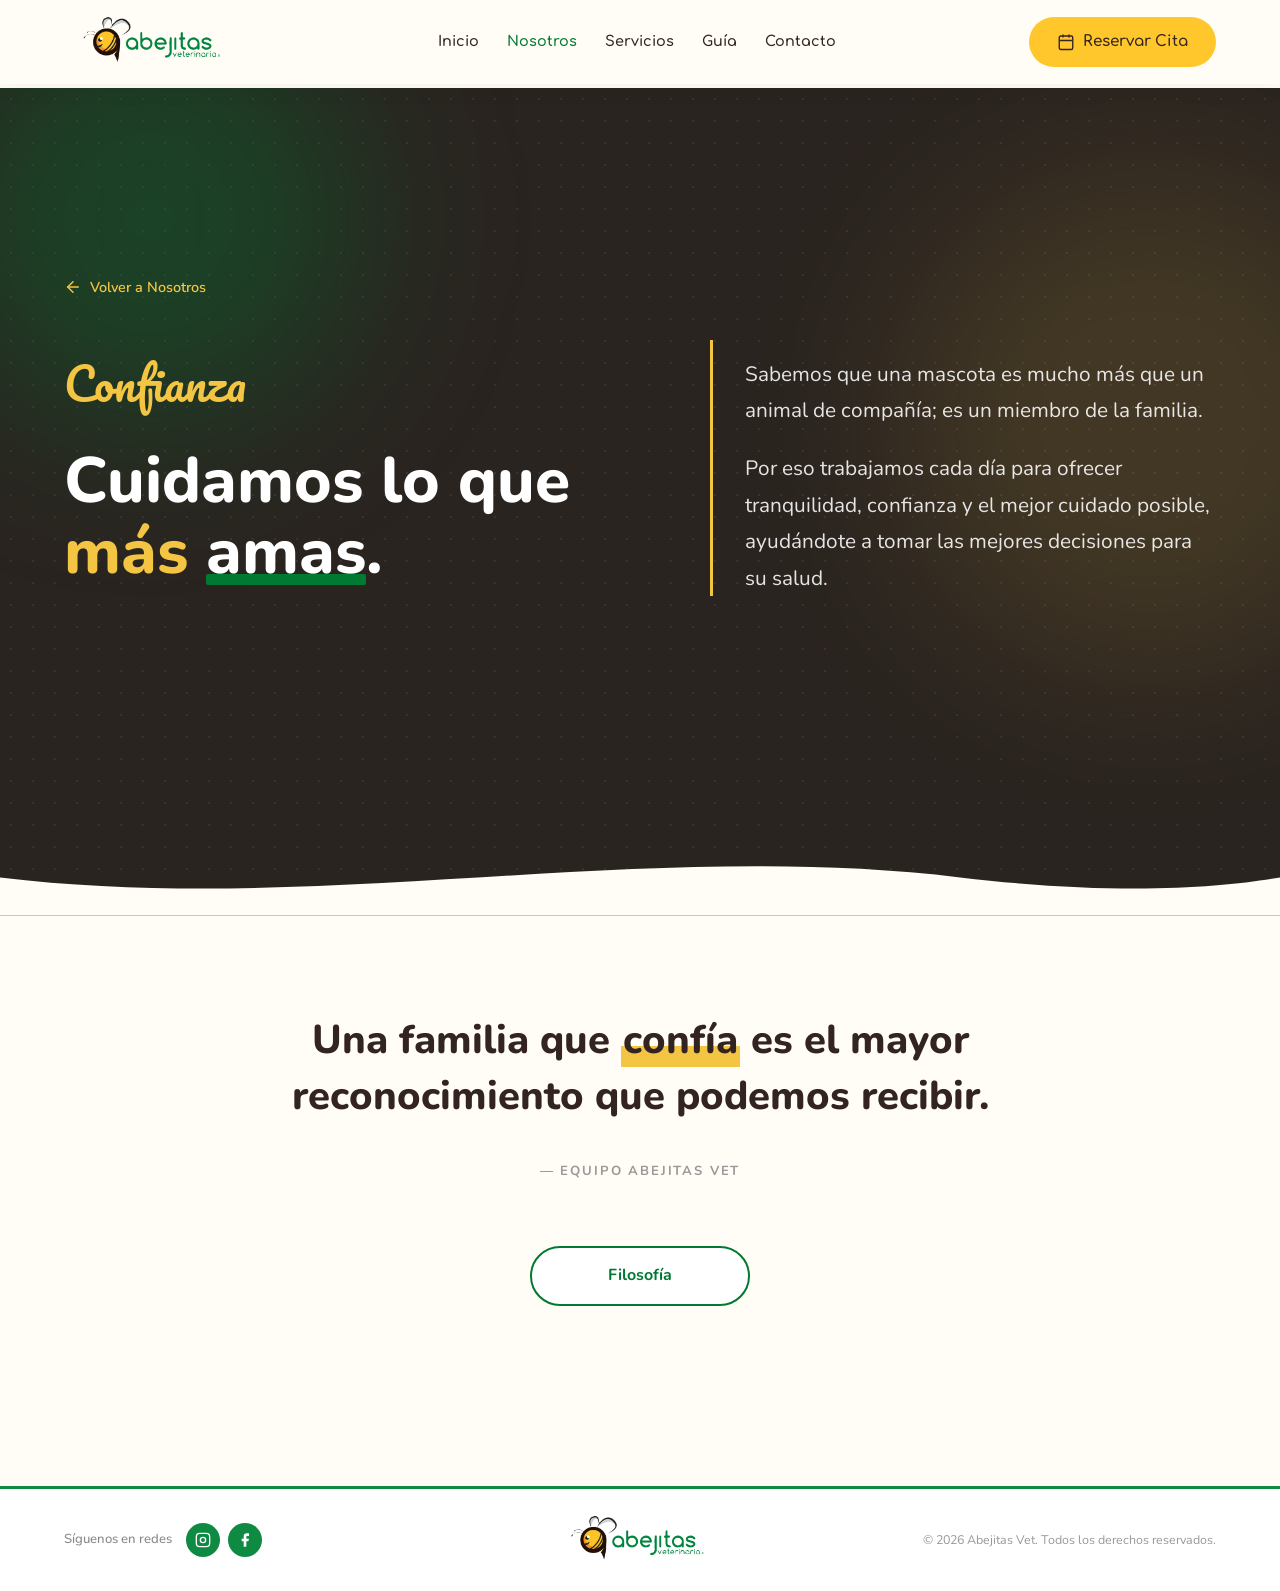
==== confianza.html @ 35ccc827 "Add files via upload" ====
<!DOCTYPE html>
<html lang="es">
<head>
  <meta charset="UTF-8">
  <meta name="viewport" content="width=device-width, initial-scale=1.0">
  <title>Confianza | Abejitas Vet</title>
  <meta name="description" content="En Abejitas Veterinaria cuidamos lo que más amas. Tranquilidad, confianza y el mejor cuidado para tu mascota y tu familia.">
  <link rel="preconnect" href="https://fonts.googleapis.com">
  <link rel="preconnect" href="https://fonts.gstatic.com" crossorigin>
  <link href="https://fonts.googleapis.com/css2?family=Comfortaa:wght@300;400;500;600;700&family=Fredoka:wght@400;500;600&family=Nunito:wght@400;600;700;800;900&family=Pacifico&display=swap" rel="stylesheet">
  <link rel="stylesheet" href="style.css">
</head>
<body class="subpage confianza-page">

  <header class="header header--solid" id="header">
    <div class="container header__inner">
      <a href="index.html#inicio" class="header__logo">
        <img src="img/abejitas logo.png" alt="Abejitas Vet — Veterinaria en Santo Domingo">
      </a>

      <nav class="nav" id="nav">
        <ul class="nav__list">
          <li><a href="index.html#inicio" class="nav__link">Inicio</a></li>
          <li><a href="index.html#nosotros" class="nav__link active">Nosotros</a></li>
          <li><a href="index.html#servicios" class="nav__link">Servicios</a></li>
          <li><a href="index.html#guia" class="nav__link">Guía</a></li>
          <li><a href="index.html#contacto" class="nav__link">Contacto</a></li>
        </ul>
        <a href="index.html#contacto" class="btn btn--yellow nav__cta">
          <svg class="nav__cta-icon" viewBox="0 0 24 24" fill="none" stroke="currentColor" stroke-width="1.8" aria-hidden="true"><rect x="3" y="4" width="18" height="18" rx="2"/><path d="M16 2v4M8 2v4M3 10h18"/></svg>
          Reservar Cita
        </a>
      </nav>

      <div class="header__actions">
        <a href="index.html#contacto" class="btn btn--yellow header__cta">
          <svg class="header__cta-icon" viewBox="0 0 24 24" fill="none" stroke="currentColor" stroke-width="1.8" aria-hidden="true"><rect x="3" y="4" width="18" height="18" rx="2"/><path d="M16 2v4M8 2v4M3 10h18"/></svg>
          Reservar Cita
        </a>
        <button class="hamburger" id="hamburger" aria-label="Abrir menú">
          <span></span><span></span><span></span>
        </button>
      </div>
    </div>
  </header>

  <main class="confianza-main">
    <section class="confianza-dark">
      <div class="confianza-dark__glow confianza-dark__glow--green" aria-hidden="true"></div>
      <div class="confianza-dark__glow confianza-dark__glow--warm" aria-hidden="true"></div>

      <div class="container confianza-dark__container">
        <a href="index.html#nosotros" class="confianza-dark__back">
          <svg viewBox="0 0 24 24" fill="none" stroke="currentColor" stroke-width="2" stroke-linecap="round" aria-hidden="true"><path d="M19 12H5"/><path d="M12 19l-7-7 7-7"/></svg>
          Volver a Nosotros
        </a>

        <div class="confianza-dark__grid">
          <div class="confianza-dark__intro">
            <span class="confianza-dark__label">Confianza</span>
            <h1 class="confianza-dark__title">Cuidamos lo que <span class="confianza-dark__yellow">más</span> <span class="confianza-dark__underline">amas</span>.</h1>
          </div>

          <div class="confianza-dark__body">
            <p>Sabemos que una mascota es mucho más que un animal de compañía; es un miembro de la familia.</p>
            <p>Por eso trabajamos cada día para ofrecer tranquilidad, confianza y el mejor cuidado posible, ayudándote a tomar las mejores decisiones para su salud.</p>
          </div>
        </div>
      </div>

      <div class="confianza-dark__wave" aria-hidden="true">
        <svg viewBox="0 0 1440 80" preserveAspectRatio="none"><path d="M0,40 C360,80 720,0 1080,40 C1260,60 1380,50 1440,40 L1440,80 L0,80 Z" fill="#FFFDF5"/></svg>
      </div>
    </section>

    <section class="confianza-testimonial">
      <div class="container">
        <blockquote class="confianza-testimonial__quote">
          Una familia que <span class="confianza-testimonial__highlight">confía</span> es el mayor reconocimiento que podemos recibir.
        </blockquote>
        <cite class="confianza-testimonial__cite">— Equipo Abejitas Vet</cite>

        <div class="confianza-testimonial__actions">
          <a href="filosofia.html" class="confianza-btn confianza-btn--outline">Filosofía</a>
        </div>
      </div>
    </section>
  </main>

  <footer class="site-bar">
    <div class="container site-bar__inner">
      <div class="site-bar__social">
        <span class="site-bar__label">Síguenos en redes</span>
        <div class="site-bar__icons">
          <a href="https://www.instagram.com/abejitasvet/" class="site-bar__icon" aria-label="Instagram" target="_blank" rel="noopener noreferrer">
            <svg width="16" height="16" viewBox="0 0 24 24" fill="currentColor"><rect x="2" y="2" width="20" height="20" rx="5" ry="5" fill="none" stroke="currentColor" stroke-width="2"/><circle cx="12" cy="12" r="4" fill="none" stroke="currentColor" stroke-width="2"/></svg>
          </a>
          <a href="https://www.facebook.com/Abejitasvet/?ref=NONE_xav_ig_profile_page_web" class="site-bar__icon" aria-label="Facebook" target="_blank" rel="noopener noreferrer">
            <svg width="16" height="16" viewBox="0 0 24 24" fill="currentColor"><path d="M18 2h-3a5 5 0 00-5 5v3H7v4h3v8h4v-8h3l1-4h-4V7a1 1 0 011-1h3z"/></svg>
          </a>
        </div>
      </div>
      <a href="index.html#inicio" class="site-bar__logo">
        <img src="img/abejitas logo.png" alt="Abejitas Veterinaria">
      </a>
      <p class="site-bar__copy">&copy; 2026 Abejitas Vet. Todos los derechos reservados.</p>
    </div>
  </footer>

  <script src="script.js"></script>
</body>
</html>
---- style.css ----
/* ===== Variables ===== */
:root {
  --green: #007A33;
  --yellow: #FFC72C;
  --orange: #E37222;
  --brown: #332421;
  --white: #ffffff;
  --cream: #FFF8EE;
  --gray-light: #f5f5f5;
  --gray: #888;
  --font-main: 'Comfortaa', sans-serif;
  --font-hero: 'Fredoka', sans-serif;
  --hero-brown: #4a3f35;
  --hero-accent: #5f8f4e;
  --font-script: 'Pacifico', cursive;
  --shadow: 0 4px 20px rgba(51, 36, 33, 0.12);
  --radius: 12px;
  --transition: 0.3s ease;
}

/* ===== Reset ===== */
*, *::before, *::after { box-sizing: border-box; margin: 0; padding: 0; }

html { scroll-behavior: smooth; }

body {
  font-family: var(--font-main);
  color: var(--brown);
  line-height: 1.7;
  overflow-x: hidden;
}

img { max-width: 100%; display: block; }

a { text-decoration: none; color: inherit; }

ul { list-style: none; }

.container {
  max-width: 1200px;
  margin: 0 auto;
  padding: 0 24px;
}

.section { padding: 80px 0; }

.text-center { text-align: center; }

/* ===== Typography ===== */
.script-title {
  font-family: var(--font-script);
  font-size: clamp(1.4rem, 3vw, 2rem);
  margin-bottom: 8px;
}

.script-title--green { color: var(--green); }
.script-title--white { color: var(--white); }
.script-title--orange { color: var(--orange); }

.section-title {
  font-size: clamp(1.5rem, 3.5vw, 2.2rem);
  font-weight: 700;
  margin-bottom: 20px;
  line-height: 1.3;
}

.section-title--white { color: var(--white); }

/* ===== Buttons ===== */
.btn {
  display: inline-block;
  padding: 12px 28px;
  border-radius: 50px;
  font-family: var(--font-main);
  font-weight: 600;
  font-size: 0.95rem;
  border: none;
  cursor: pointer;
  transition: transform var(--transition), box-shadow var(--transition), background var(--transition);
}

.btn:hover {
  transform: translateY(-2px);
  box-shadow: var(--shadow);
}

.btn--sm { padding: 8px 20px; font-size: 0.85rem; }
.btn--lg { padding: 16px 36px; font-size: 1rem; }
.btn--green { background: var(--green); color: var(--white); }
.btn--green:hover { background: #006628; }
.btn--yellow { background: var(--yellow); color: var(--brown); }
.btn--yellow:hover { background: #e6b328; }
.btn--orange { background: var(--orange); color: var(--white); }
.btn--orange:hover { background: #c9631c; }

/* ===== Header ===== */
.header {
  background: transparent;
  position: fixed;
  top: 0;
  left: 0;
  right: 0;
  width: 100%;
  z-index: 1000;
  box-shadow: none;
  transition: background var(--transition), box-shadow var(--transition);
}

.header.scrolled {
  background: var(--white);
  box-shadow: 0 2px 10px rgba(0, 0, 0, 0.06);
}

.header__inner {
  display: flex;
  align-items: center;
  justify-content: space-between;
  padding: 12px 24px;
  gap: 16px;
}

.header__logo img {
  height: 60px;
  width: auto;
}

.nav__list {
  display: flex;
  gap: 28px;
}

.nav__link {
  font-weight: 600;
  font-size: 0.9rem;
  transition: color var(--transition);
}

.nav__link:hover,
.nav__link.active { color: var(--green); }

.nav__cta {
  display: none;
}

.header__actions {
  display: flex;
  align-items: center;
  gap: 12px;
}

.header__actions .btn.header__cta {
  align-items: center;
  gap: 8px;
}

@media (min-width: 1025px) {
  .header__actions .btn.header__cta {
    display: inline-flex;
  }
}

.header__cta-icon {
  width: 18px;
  height: 18px;
  flex-shrink: 0;
}

.social-icons {
  display: flex;
  gap: 8px;
}

.social-icon {
  width: 32px;
  height: 32px;
  border-radius: 50%;
  display: flex;
  align-items: center;
  justify-content: center;
  color: var(--white);
  transition: transform var(--transition);
}

.social-icon:hover { transform: scale(1.1); }
.social-icon--fb { background: #3b5998; }
.social-icon--ig { background: #e1306c; }
.social-icon--wa { background: #25d366; }

.hamburger {
  display: none;
  flex-direction: column;
  gap: 5px;
  background: none;
  border: none;
  cursor: pointer;
  padding: 4px;
}

.hamburger span {
  display: block;
  width: 24px;
  height: 2px;
  background: var(--brown);
  transition: var(--transition);
}

.hamburger.active span:nth-child(1) { transform: rotate(45deg) translate(5px, 5px); }
.hamburger.active span:nth-child(2) { opacity: 0; }
.hamburger.active span:nth-child(3) { transform: rotate(-45deg) translate(5px, -5px); }

/* ===== Hero ===== */
.hero {
  position: relative;
  overflow: hidden;
  min-height: 100vh;
  height: 100vh;
  display: flex;
  align-items: center;
  background-color: var(--cream);
  background-image: url("img/Background hero.png");
  background-repeat: no-repeat;
  background-position: center;
  background-size: cover;
}

.hero__inner {
  position: relative;
  z-index: 2;
  width: 100%;
  padding-top: 74px;
}

.hero__content {
  max-width: 560px;
  color: var(--brown);
}

.hero__title {
  font-family: var(--font-hero);
  font-size: clamp(3.1rem, 8.5vw, 5.25rem);
  font-weight: 500;
  line-height: 1.12;
  margin-bottom: 32px;
  letter-spacing: 0;
}

.hero__title-line {
  display: block;
  color: var(--hero-brown);
  opacity: 0;
  animation: heroFadeUp 0.65s ease forwards;
}

.hero__title-line:nth-child(1) { animation-delay: 0.1s; }
.hero__title-line:nth-child(2) { animation-delay: 0.25s; }
.hero__title-line:nth-child(3) { animation-delay: 0.4s; }

.hero__title-line--accent {
  display: inline-block;
  position: relative;
  color: var(--hero-accent);
  padding-bottom: 0;
  margin-top: 2px;
  margin-bottom: 28px;
}

.hero__title-bold {
  font-family: inherit;
  font-weight: 600;
}

.hero__underline {
  position: absolute;
  left: -6px;
  right: -10px;
  top: calc(100% + 10px);
  bottom: auto;
  width: calc(100% + 16px);
  height: 16px;
  color: var(--hero-accent);
}

.hero__text {
  font-family: var(--font-main);
  font-size: clamp(1.05rem, 2.2vw, 1.2rem);
  font-weight: 400;
  line-height: 1.75;
  margin-bottom: 32px;
  max-width: 440px;
  color: var(--brown);
  text-align: left;
  opacity: 0;
  animation: heroFadeUp 0.65s ease 0.55s forwards;
}

.hero__text-line {
  display: inline;
}

.hero__text-line + .hero__text-line::before {
  content: ' ';
}

.hero__content .btn {
  padding: 16px 52px;
  font-size: 1.05rem;
  min-width: 240px;
  text-align: center;
  opacity: 0;
  animation: heroFadeUp 0.65s ease 0.7s forwards;
}

.hero__content .btn.hero__btn {
  display: inline-flex;
  align-items: center;
  justify-content: center;
  gap: 10px;
}

.hero__btn-icon {
  width: 20px;
  height: 20px;
  flex-shrink: 0;
}

.hero--cel-only {
  display: none !important;
}

@media (min-width: 1025px) {
  .hero__title {
    font-size: clamp(3rem, 8.2vw, 5rem);
  }

  .hero__text {
    font-size: clamp(1rem, 2.1vw, 1.12rem);
  }
}

@media (min-width: 481px) {
  .hero--desktop-only.hero__title-line {
    display: block;
  }

  .hero--desktop-only.btn {
    display: inline-block;
  }
}

.wave-divider {
  position: relative;
  width: 100%;
  line-height: 0;
}

.wave-divider svg {
  width: 100%;
  height: 60px;
  display: block;
}

.wave-divider--white { margin-top: -1px; }

/* ===== About ===== */
.about {
  position: relative;
  overflow: hidden;
  padding: 80px 0;
  background: #FFFDF5;
  font-family: 'Nunito', sans-serif;
  color: #2D2D2D;
}

.about__paw-deco {
  position: absolute;
  top: 24px;
  right: 24px;
  width: min(180px, 28vw);
  height: min(180px, 28vw);
  pointer-events: none;
  z-index: 0;
}

.about__inner {
  position: relative;
  z-index: 1;
  display: grid;
  grid-template-columns: 1fr 1fr;
  gap: 48px;
  align-items: center;
}

.about__label {
  display: block;
  font-family: var(--font-script);
  font-size: clamp(1.5rem, 3vw, 2rem);
  font-weight: 400;
  letter-spacing: 0;
  text-transform: none;
  color: #4CAF50;
  margin-bottom: 12px;
}

.about__title {
  font-size: clamp(1.65rem, 4vw, 2.5rem);
  font-weight: 700;
  line-height: 1.25;
  margin-bottom: clamp(16px, 2.5vw, 20px);
  color: #2D2D2D;
}

.about__body {
  display: flex;
  flex-direction: column;
  gap: clamp(12px, 2vw, 18px);
  margin-bottom: clamp(22px, 3vw, 28px);
  max-width: 520px;
}

.about__text {
  font-size: clamp(0.88rem, 2.1vw, 1rem);
  font-weight: 400;
  line-height: 1.75;
  margin-bottom: 0;
  max-width: 100%;
  color: #2D2D2D;
}

.about__actions {
  display: flex;
  flex-wrap: wrap;
  gap: 14px;
}

.about__btn {
  display: inline-block;
  padding: 14px 28px;
  border-radius: 50px;
  font-family: 'Nunito', sans-serif;
  font-size: 0.95rem;
  font-weight: 700;
  text-align: center;
  transition: transform var(--transition), background var(--transition), color var(--transition), border-color var(--transition);
}

.about__btn:hover {
  transform: scale(1.05);
}

.about__btn--primary {
  background: #F6C84A;
  color: #2D2D2D;
}

.about__btn--primary:hover {
  background: #e6b840;
}

.about__btn--outline {
  background: transparent;
  color: #4CAF50;
  border: 2px solid #4CAF50;
}

.about__btn--outline:hover {
  background: #4CAF50;
  color: #fff;
}

.about__stats {
  display: grid;
  grid-template-columns: 1fr 1fr;
  gap: 20px;
}

.about__stat-card {
  background: #FFFFFF;
  border: 1px solid #E5E5E5;
  border-radius: 24px;
  padding: 28px 20px;
  text-align: center;
  box-shadow: 0 4px 16px rgba(0, 0, 0, 0.06);
  transition: transform var(--transition), box-shadow var(--transition), opacity 0.6s ease;
}

.about__stat-card.fade-up.visible:hover,
.about__stat-card:hover {
  transform: translateY(-6px);
  box-shadow: var(--shadow);
}

.about__stat-number {
  display: block;
  font-size: clamp(1.75rem, 4vw, 2.25rem);
  font-weight: 700;
  color: #4CAF50;
  margin-bottom: 8px;
  line-height: 1.1;
}

.about__stat-label {
  display: block;
  font-size: 0.88rem;
  font-weight: 400;
  color: #555;
  line-height: 1.4;
}

/* ===== Services ===== */
.services {
  background: var(--green);
  position: relative;
  padding: 100px 0 90px;
  overflow: hidden;
}

.services__deco {
  position: absolute;
  inset: 0;
  pointer-events: none;
  z-index: 0;
}

.services__deco svg {
  position: absolute;
  opacity: 0.22;
}

.services__deco-leaf {
  top: 8%;
  left: 3%;
  width: 70px;
  height: 70px;
}

.services__deco-heart--1 {
  top: 12%;
  left: 18%;
  width: 28px;
  height: 28px;
}

.services__deco-paw {
  top: 45%;
  right: 6%;
  width: 48px;
  height: 48px;
}

.services__deco-heart--2 {
  bottom: 18%;
  right: 10%;
  width: 40px;
  height: 40px;
}

.services__container {
  position: relative;
  z-index: 1;
}

.services__header {
  text-align: center;
  margin-bottom: 48px;
}

.services__eyebrow {
  font-family: var(--font-script);
  font-size: clamp(1.5rem, 3vw, 2rem);
  color: #A8C686;
  margin-bottom: 12px;
}

.services__title {
  font-family: 'Nunito', sans-serif;
  font-size: clamp(1.75rem, 4vw, 2.5rem);
  font-weight: 700;
  color: var(--white);
  line-height: 1.2;
}

.services__grid {
  display: grid;
  grid-template-columns: repeat(5, 1fr);
  gap: 22px;
}

.service-card {
  position: relative;
  display: flex;
  flex-direction: column;
  border-radius: 24px;
  overflow: hidden;
  background: #fff;
  box-shadow: 0 10px 32px rgba(0, 0, 0, 0.14);
  transition: transform 0.45s ease, box-shadow 0.45s ease;
}

.service-card:hover {
  transform: translateY(-10px);
  box-shadow: 0 18px 40px rgba(0, 0, 0, 0.18);
}

.service-card__photo {
  height: 210px;
  overflow: hidden;
}

.service-card__photo img {
  width: 100%;
  height: 100%;
  object-fit: cover;
  transition: transform 0.5s ease;
}

.service-card:hover .service-card__photo img {
  transform: scale(1.05);
}

.service-card__icon-wrap {
  width: 52px;
  height: 52px;
  border-radius: 50%;
  display: flex;
  align-items: center;
  justify-content: center;
  margin: -8px auto 0;
  position: relative;
  z-index: 2;
  border: 4px solid #fff;
  box-shadow: 0 4px 12px rgba(0, 0, 0, 0.1);
}

.service-card__icon-wrap svg {
  width: 24px;
  height: 24px;
}

.service-card__icon-wrap--yellow {
  background: #F4C542;
  color: #3E2723;
}

.service-card__icon-wrap--sage {
  background: #A8C686;
  color: #fff;
}

.service-card__icon-wrap--peach {
  background: #E8A87C;
  color: #fff;
}

.service-card__icon-wrap--brown {
  background: #3E2723;
  color: #fff;
}

.service-card__body {
  padding: 48px 18px 24px;
  margin-top: -44px;
  text-align: center;
  flex: 1;
  position: relative;
  z-index: 1;
}

.service-card--consulta .service-card__body { background: #FFF8E7; }
.service-card--controles .service-card__body { background: #F0F7ED; }
.service-card--bano .service-card__body { background: #FBF0E8; }
.service-card--grooming .service-card__photo img {
  object-position: center 25%;
}

.service-card--grooming .service-card__body { background: #EFE6D3; }
.service-card--cirugia .service-card__body { background: #FFF8E7; }

.service-card__body h3 {
  font-family: 'Nunito', sans-serif;
  font-size: 1.05rem;
  font-weight: 700;
  color: #3E2723;
  margin-bottom: 8px;
}

.service-card__body p {
  font-family: 'Nunito', sans-serif;
  font-size: 0.82rem;
  font-weight: 400;
  line-height: 1.55;
  color: #5a5248;
}

.wave-divider--top,
.wave-divider--bottom {
  position: absolute;
  left: 0;
  right: 0;
}

.wave-divider--top { top: 0; }
.wave-divider--bottom { bottom: 0; }

/* ===== Por Qué Elegirnos ===== */
.why-choose {
  position: relative;
  padding: 100px 0 90px;
  overflow: hidden;
  background: linear-gradient(155deg, #007A33 0%, #005a26 50%, #008f3d 100%);
}

.why-choose__glow {
  position: absolute;
  border-radius: 50%;
  pointer-events: none;
  z-index: 0;
}

.why-choose__glow--1 {
  top: -15%;
  right: -8%;
  width: min(420px, 50vw);
  height: min(420px, 50vw);
  background: radial-gradient(circle, rgba(255, 199, 44, 0.18) 0%, transparent 70%);
}

.why-choose__glow--2 {
  bottom: -10%;
  left: -6%;
  width: min(360px, 45vw);
  height: min(360px, 45vw);
  background: radial-gradient(circle, rgba(168, 198, 134, 0.2) 0%, transparent 70%);
}

.why-choose .services__deco {
  position: absolute;
  inset: 0;
  pointer-events: none;
  z-index: 0;
}

.why-choose .services__deco svg {
  opacity: 0.2;
}

.why-choose .services__deco-leaf--2 {
  top: 62%;
  left: 8%;
  width: 52px;
  height: 52px;
  transform: rotate(-25deg);
}

.why-choose .services__deco-heart--3 {
  top: 28%;
  right: 14%;
  width: 22px;
  height: 22px;
}

.why-choose .services__deco-paw--2 {
  bottom: 22%;
  left: 5%;
  width: 40px;
  height: 40px;
  opacity: 0.16;
}

.why-choose .services__deco-paw--3 {
  top: 18%;
  right: 4%;
  width: 36px;
  height: 36px;
  opacity: 0.16;
}

.why-choose__inner {
  position: relative;
  z-index: 1;
}

.why-choose__header {
  text-align: center;
  margin-bottom: clamp(36px, 5vw, 52px);
}

.why-choose__eyebrow {
  font-family: var(--font-script);
  font-size: clamp(1.5rem, 3vw, 2rem);
  color: #A8C686;
  margin-bottom: 12px;
}

.why-choose__title {
  font-family: 'Nunito', sans-serif;
  font-size: clamp(1.75rem, 4vw, 2.5rem);
  font-weight: 700;
  color: var(--white);
  line-height: 1.2;
  max-width: 640px;
  margin: 0 auto;
}

.why-choose__grid {
  display: grid;
  grid-template-columns: repeat(3, 1fr);
  gap: clamp(16px, 2.5vw, 22px);
  max-width: 980px;
  margin: 0 auto;
}

.why-choose__card {
  position: relative;
  display: flex;
  flex-direction: column;
  gap: 14px;
  padding: clamp(22px, 3vw, 28px) clamp(20px, 2.5vw, 24px);
  background: rgba(255, 253, 245, 0.98);
  border-radius: 20px;
  border: 1px solid rgba(255, 255, 255, 0.65);
  box-shadow: 0 10px 32px rgba(0, 0, 0, 0.14);
  overflow: hidden;
  transition: transform 0.35s ease, box-shadow 0.35s ease;
}

.why-choose__card::before {
  content: '';
  position: absolute;
  top: 0;
  left: 0;
  right: 0;
  height: 4px;
  background: var(--why-accent);
}

.why-choose__card:hover {
  transform: translateY(-8px);
  box-shadow: 0 18px 44px rgba(0, 0, 0, 0.2);
}

.why-choose__card--yellow { --why-accent: #F4C542; }
.why-choose__card--sage { --why-accent: #A8C686; }
.why-choose__card--peach { --why-accent: #E8A87C; }
.why-choose__card--brown { --why-accent: #3E2723; }

.why-choose__card-icon {
  width: 52px;
  height: 52px;
  border-radius: 16px;
  display: flex;
  align-items: center;
  justify-content: center;
  background: var(--why-accent);
  color: var(--white);
  box-shadow: 0 6px 16px rgba(0, 0, 0, 0.12);
}

.why-choose__card--yellow .why-choose__card-icon,
.why-choose__card--peach .why-choose__card-icon {
  color: #3E2723;
}

.why-choose__card-icon svg {
  width: 26px;
  height: 26px;
}

.why-choose__card-body {
  display: flex;
  flex-direction: column;
  gap: 6px;
}

.why-choose__card-text {
  font-family: 'Nunito', sans-serif;
  font-size: clamp(0.92rem, 2vw, 1.02rem);
  font-weight: 700;
  line-height: 1.35;
  color: var(--brown);
  margin: 0;
}

.why-choose__card-desc {
  font-family: 'Nunito', sans-serif;
  font-size: clamp(0.78rem, 1.7vw, 0.84rem);
  font-weight: 400;
  line-height: 1.5;
  color: #666;
  margin: 0;
}

.services-highlight {
  background: var(--white);
}

.services-highlight__intro {
  max-width: 560px;
  margin: 0 auto;
  color: #666;
  font-size: 0.95rem;
  line-height: 1.7;
}

.services-highlight__grid {
  display: grid;
  grid-template-columns: 1fr auto 1fr;
  gap: clamp(24px, 4vw, 56px);
  align-items: stretch;
  margin-top: 48px;
}

.services-highlight__col {
  display: flex;
  flex-direction: column;
  justify-content: center;
  gap: 36px;
}

.services-highlight__col--left {
  align-items: flex-end;
}

.services-highlight__col--right {
  align-items: flex-start;
}

.service-highlight-item {
  display: flex;
  gap: 16px;
  align-items: flex-start;
  max-width: 280px;
}

.services-highlight__col--left .service-highlight-item {
  flex-direction: row-reverse;
}

.service-highlight-item__text h3 {
  font-family: 'Nunito', sans-serif;
  font-size: 1.05rem;
  font-weight: 700;
  color: var(--brown);
  margin-bottom: 6px;
}

.services-highlight__col--left .service-highlight-item__text {
  text-align: right;
}

.services-highlight__col--right .service-highlight-item__text {
  text-align: left;
}

.service-highlight-item__text p {
  font-family: 'Nunito', sans-serif;
  font-size: 0.85rem;
  line-height: 1.55;
  color: #666;
}

.service-highlight-item__icon {
  width: 52px;
  height: 52px;
  border-radius: 50%;
  display: flex;
  align-items: center;
  justify-content: center;
  flex-shrink: 0;
  border: 4px solid #fff;
  box-shadow: 0 4px 12px rgba(0, 0, 0, 0.1);
}

.service-highlight-item__icon svg {
  width: 24px;
  height: 24px;
}

.service-highlight-item__icon--yellow {
  background: #F4C542;
  color: #3E2723;
}

.service-highlight-item__icon--sage {
  background: #A8C686;
  color: #fff;
}

.service-highlight-item__icon--peach {
  background: #E8A87C;
  color: #fff;
}

.service-highlight-item__icon--brown {
  background: #3E2723;
  color: #fff;
}

.services-highlight__center {
  display: flex;
  align-items: center;
  justify-content: center;
  min-width: 340px;
  max-width: 540px;
  flex-shrink: 0;
}

.services-highlight__center img {
  width: 100%;
  max-height: 500px;
  height: auto;
  object-fit: contain;
  object-position: center;
  display: block;
}

.services-highlight--catalog .services-highlight__header {
  margin-bottom: clamp(8px, 2vw, 16px);
}

.services-highlight--catalog .services-highlight__intro--mini {
  max-width: 480px;
  margin: 10px auto 0;
  font-size: clamp(0.82rem, 1.9vw, 0.92rem);
  line-height: 1.6;
  color: #666;
}

.services-highlight--catalog .services-highlight__layout {
  position: relative;
  margin-top: 48px;
}

.services-highlight--catalog .services-highlight__center {
  position: absolute;
  left: 50%;
  top: 50%;
  transform: translate(-50%, -50%);
  width: min(420px, 34vw);
  min-width: 260px;
  max-width: 540px;
  min-height: 0;
  z-index: 0;
  pointer-events: none;
}

.services-highlight--catalog .services-highlight__center img {
  max-height: 500px;
}

.services-highlight--catalog .services-highlight__rows {
  position: relative;
  z-index: 1;
  display: flex;
  flex-direction: column;
  gap: clamp(20px, 2.5vw, 28px);
}

.services-highlight--catalog .services-highlight__row {
  display: grid;
  grid-template-columns: 1fr minmax(340px, 520px) 1fr;
  align-items: center;
  column-gap: clamp(20px, 3vw, 40px);
}

.services-highlight--catalog .services-highlight__row-spacer {
  grid-column: 2;
}

.services-highlight--catalog .service-highlight-item {
  --service-text-width: 240px;
  --service-icon-size: 52px;
  --service-item-gap: 16px;
  display: grid;
  column-gap: var(--service-item-gap);
  align-items: start;
  width: calc(var(--service-text-width) + var(--service-item-gap) + var(--service-icon-size));
  max-width: 100%;
}

.services-highlight--catalog .service-highlight-item--left {
  grid-column: 1;
  grid-template-columns: var(--service-text-width) var(--service-icon-size);
  justify-self: end;
  column-gap: 6px;
  width: calc(var(--service-text-width) + 6px + var(--service-icon-size));
}

.services-highlight--catalog .service-highlight-item--left .service-highlight-item__text h3 {
  margin-bottom: 4px;
}

.services-highlight--catalog .service-highlight-item--right {
  grid-column: 3;
  grid-template-columns: var(--service-icon-size) var(--service-text-width);
  justify-self: start;
}

.services-highlight--catalog .service-highlight-item--left .service-highlight-item__text {
  grid-column: 1;
  text-align: right;
}

.services-highlight--catalog .service-highlight-item--left .service-highlight-item__icon {
  grid-column: 2;
}

.services-highlight--catalog .service-highlight-item--right .service-highlight-item__icon {
  grid-column: 1;
}

.services-highlight--catalog .service-highlight-item--right .service-highlight-item__text {
  grid-column: 2;
  text-align: left;
}

.services-highlight--catalog .service-highlight-item__text {
  width: var(--service-text-width);
  min-width: var(--service-text-width);
  max-width: var(--service-text-width);
}

.services-highlight--catalog .service-highlight-item__text h3 {
  font-size: clamp(0.95rem, 1.8vw, 1.05rem);
  line-height: 1.3;
  margin: 0 0 8px;
}

.services-highlight--catalog .service-highlight-item__text p {
  font-size: clamp(0.78rem, 1.8vw, 0.85rem);
  line-height: 1.6;
  margin: 0;
}

/* ===== Guide ===== */
.guide { background: var(--cream); }

.guide__card {
  display: grid;
  grid-template-columns: 1fr 1.2fr;
  gap: 50px;
  align-items: stretch;
  background: var(--white);
  border-radius: 24px;
  overflow: hidden;
  box-shadow: var(--shadow);
}

.guide__image {
  overflow: hidden;
  background: #f8f4ee;
}

.guide__image img {
  width: 100%;
  height: 100%;
  object-fit: cover;
  object-position: center;
  display: block;
}

.guide__content { padding: 40px 40px 40px 0; }

.guide__desc {
  color: #555;
  margin-bottom: 20px;
}

.guide__features {
  margin-bottom: 24px;
}

.guide__features li {
  padding: 6px 0;
  font-size: 0.95rem;
  color: var(--green);
  font-weight: 600;
}

.guide__pricing {
  display: flex;
  align-items: baseline;
  gap: 12px;
  margin-bottom: 24px;
}

.guide__price {
  font-size: 2rem;
  font-weight: 700;
  color: var(--orange);
}

.guide__price-old {
  font-size: 1.1rem;
  color: var(--gray);
  text-decoration: line-through;
}

/* ===== CTA Banner ===== */
.cta-banner {
  background: var(--orange);
  position: relative;
  padding: 100px 0 80px;
  overflow: hidden;
}

.wave-divider--top-orange {
  position: absolute;
  top: 0;
  left: 0;
  right: 0;
}

.cta-banner__inner {
  display: grid;
  grid-template-columns: 1fr 1fr;
  gap: 40px;
  align-items: center;
}

.cta-banner__content {
  color: var(--white);
}

.cta-banner__content p {
  margin-bottom: 24px;
  opacity: 0.95;
}

.cta-banner__photos {
  position: relative;
  height: 320px;
}

.polaroid {
  position: absolute;
  border-radius: 12px;
  box-shadow: 0 10px 30px rgba(0,0,0,0.2);
  border: 4px solid var(--white);
  object-fit: cover;
}

.polaroid--1 {
  width: 180px;
  height: 220px;
  top: 20px;
  left: 10%;
  transform: rotate(-8deg);
}

.polaroid--2 {
  width: 180px;
  height: 220px;
  top: 0;
  left: 40%;
  transform: rotate(5deg);
  z-index: 2;
}

.polaroid--3 {
  width: 180px;
  height: 220px;
  top: 30px;
  right: 5%;
  transform: rotate(-3deg);
}

/* ===== Gallery ===== */
.gallery { background: var(--white); }

.gallery__grid {
  display: grid;
  grid-template-columns: repeat(3, 1fr);
  gap: 16px;
  margin-top: 40px;
}

.gallery__item {
  border-radius: var(--radius);
  overflow: hidden;
  cursor: pointer;
}

.gallery__item img {
  width: 100%;
  height: 100%;
  object-fit: cover;
  transition: transform 0.5s ease;
}

.gallery__item:hover img { transform: scale(1.08); }

.gallery__item--tall { grid-row: span 2; }
.gallery__item--wide { grid-column: span 2; }

/* ===== Testimonial ===== */
.testimonial {
  position: relative;
  background: var(--green);
  padding: 100px 0 90px;
  overflow: hidden;
}

.testimonial__deco {
  position: absolute;
  inset: 0;
  pointer-events: none;
  z-index: 0;
}

.testimonial__deco svg {
  position: absolute;
  opacity: 0.12;
}

.testimonial__deco-paw--1 {
  top: 14%;
  left: 4%;
  width: 72px;
  height: 72px;
}

.testimonial__deco-paw--2 {
  bottom: 12%;
  right: 5%;
  width: 64px;
  height: 64px;
}

.testimonial__deco-heart {
  bottom: 18%;
  left: 8%;
  width: 40px;
  height: 40px;
}

.testimonial__deco-heart--2 {
  top: 20%;
  right: 3%;
  bottom: auto;
  left: auto;
  width: 52px;
  height: 52px;
}

.testimonial__deco-scribble {
  top: 28%;
  left: 42%;
  width: 90px;
  height: 28px;
  opacity: 0.1;
}

.testimonial__container {
  position: relative;
  z-index: 1;
}

.testimonial__header {
  text-align: center;
  max-width: 720px;
  margin: 0 auto 48px;
}

.testimonial__label {
  display: block;
  font-family: var(--font-script);
  font-weight: 400;
  font-size: 1.6rem;
  letter-spacing: 0.10em;
  color: #F6C84A;
  margin-bottom: 14px;
}

.testimonial__title {
  font-family: 'Nunito', sans-serif;
  font-size: clamp(2rem, 4vw, 2.5rem);
  font-weight: 800;
  color: #fff;
  line-height: 1.2;
  margin-bottom: 16px;
}

.testimonial__subtitle {
  font-family: 'Nunito', sans-serif;
  font-size: 1.125rem;
  font-weight: 400;
  color: rgba(255, 255, 255, 0.85);
  line-height: 1.6;
}

.testimonial__grid {
  display: grid;
  grid-template-columns: repeat(3, 1fr);
  gap: 28px;
  align-items: start;
}

.testimonial__card {
  position: relative;
  background: #fff;
  border: 1px solid #E5E5E5;
  border-radius: 2rem;
  padding: 32px;
  box-shadow: 0 4px 16px rgba(0, 0, 0, 0.06);
  transition: transform var(--transition), box-shadow var(--transition), opacity 0.6s ease;
  cursor: default;
}

.testimonial__card--center {
  margin-top: -16px;
}

.testimonial__card.fade-up.visible:hover,
.testimonial__card:hover {
  transform: translateY(-6px);
  box-shadow: var(--shadow);
}

.testimonial__quote-badge {
  position: absolute;
  top: -20px;
  left: 28px;
  width: 48px;
  height: 48px;
  border-radius: 50%;
  background: #F6C84A;
  border: 4px solid var(--green);
  display: flex;
  align-items: center;
  justify-content: center;
  font-family: Georgia, serif;
  font-size: 1.5rem;
  font-weight: 700;
  color: var(--green);
  line-height: 1;
}

.testimonial__stars {
  color: #F6C84A;
  font-size: 0.95rem;
  letter-spacing: 2px;
  margin-bottom: 16px;
  margin-top: 8px;
}

.testimonial__card blockquote {
  font-family: 'Nunito', sans-serif;
  font-size: 1rem;
  font-weight: 400;
  font-style: normal;
  color: rgba(45, 45, 45, 0.85);
  line-height: 1.6;
  margin: 0 0 20px;
}

.testimonial__divider {
  border: none;
  border-top: 1px solid #E5E5E5;
  margin: 0 0 20px;
}

.testimonial__author {
  display: flex;
  align-items: center;
  gap: 14px;
}

.testimonial__avatar {
  width: 48px;
  height: 48px;
  border-radius: 50%;
  background: #B8E0BE;
  border: 1px solid rgba(0, 122, 51, 0.35);
  display: flex;
  align-items: center;
  justify-content: center;
  font-family: 'Nunito', sans-serif;
  font-size: 0.85rem;
  font-weight: 700;
  color: var(--black);
  flex-shrink: 0;
}

.testimonial__author-info {
  display: flex;
  flex-direction: column;
  gap: 4px;
}

.testimonial__author-info strong {
  font-family: 'Nunito', sans-serif;
  font-size: 0.95rem;
  font-weight: 700;
  color: var(--black);
}

/* ===== Site Footer Bar ===== */
.site-bar {
  background: #fff;
  border-top: 3px solid #0E8A43;
  padding: 22px 0;
  font-family: 'Nunito', sans-serif;
}

.site-bar__inner {
  display: grid;
  grid-template-columns: 1fr auto 1fr;
  align-items: center;
  gap: 24px;
}

.site-bar__social {
  display: flex;
  align-items: center;
  gap: 14px;
  justify-self: start;
}

.site-bar__label {
  font-size: 0.82rem;
  color: #888;
  font-weight: 500;
}

.site-bar__icons {
  display: flex;
  gap: 8px;
}

.site-bar__icon {
  width: 34px;
  height: 34px;
  border-radius: 50%;
  background: #0E8A43;
  color: #fff;
  display: flex;
  align-items: center;
  justify-content: center;
  transition: transform var(--transition), background var(--transition);
}

.site-bar__icon:hover {
  transform: scale(1.08);
  background: #0c7a3b;
}

.site-bar__logo {
  justify-self: center;
  display: block;
}

.site-bar__logo img {
  height: 58px;
  width: auto;
  display: block;
}

.site-bar__copy {
  justify-self: end;
  font-size: 0.78rem;
  color: #999;
  text-align: right;
  line-height: 1.4;
}

/* ===== Reach Out / WhatsApp ===== */
.reach-out {
  --reach-green: #0E8A43;
  --reach-cream: #F7F4EE;
  --reach-brown: #2E1F1A;
  --reach-yellow: #E8C547;
  position: relative;
  background: var(--reach-cream);
  padding: 88px 0 0;
  font-family: 'Nunito', sans-serif;
  overflow: hidden;
}

.reach-out__deco {
  position: absolute;
  pointer-events: none;
}

.reach-out__deco--paw {
  top: 48px;
  right: 4%;
  width: 140px;
  height: 140px;
}

.reach-out__hero {
  display: grid;
  grid-template-columns: 1fr 1fr;
  gap: 56px;
  align-items: center;
  padding-bottom: 80px;
}

.reach-out__script {
  font-family: var(--font-script);
  font-size: clamp(1.2rem, 2.2vw, 1.55rem);
  color: var(--reach-green);
  margin-bottom: 18px;
}

.reach-out__title {
  font-family: var(--font-hero);
  font-size: clamp(2rem, 4vw, 2.85rem);
  font-weight: 500;
  color: var(--hero-brown);
  line-height: 1.12;
  margin-bottom: 22px;
  display: flex;
  align-items: flex-start;
  gap: 10px;
  flex-wrap: wrap;
}

.reach-out__heart {
  width: 28px;
  height: 28px;
  color: var(--reach-green);
  flex-shrink: 0;
  margin-top: 8px;
}

.reach-out__lead {
  font-size: 1.02rem;
  line-height: 1.75;
  color: #5e534c;
  max-width: 480px;
  margin-bottom: 32px;
}

.reach-out__benefits {
  list-style: none;
  display: flex;
  flex-direction: column;
  gap: 18px;
}

.reach-out__benefits li {
  display: flex;
  align-items: center;
  gap: 14px;
  font-size: 0.95rem;
  font-weight: 600;
  color: var(--reach-brown);
}

.reach-out__benefit-icon {
  width: auto;
  height: auto;
  background: none;
  border-radius: 0;
  color: var(--reach-green);
  display: flex;
  align-items: center;
  justify-content: center;
  flex-shrink: 0;
}

.reach-out__benefit-icon svg {
  width: 24px;
  height: 24px;
}

.reach-out__card {
  background: #fff;
  border-radius: 28px;
  padding: 44px 40px;
  box-shadow: 0 8px 40px rgba(46, 31, 26, 0.07);
  text-align: center;
  border: 1px solid rgba(46, 31, 26, 0.04);
}

.reach-out__card-icon {
  width: 64px;
  height: 64px;
  margin: 0 auto 20px;
  color: var(--reach-green);
}

.reach-out__card-icon svg {
  width: 100%;
  height: 100%;
}

.reach-out__card-title {
  font-family: 'Nunito', sans-serif;
  font-size: 1.65rem;
  font-weight: 800;
  color: var(--reach-brown);
  margin-bottom: 10px;
}

.reach-out__card-sub {
  font-size: 0.92rem;
  color: #7a7068;
  line-height: 1.6;
  margin-bottom: 28px;
  max-width: 320px;
  margin-left: auto;
  margin-right: auto;
}

.reach-out__btn {
  display: inline-flex;
  align-items: center;
  justify-content: center;
  gap: 10px;
  width: 100%;
  max-width: 360px;
  padding: 16px 28px;
  border-radius: 50px;
  background: var(--reach-green);
  color: #fff;
  font-family: 'Nunito', sans-serif;
  font-size: 0.95rem;
  font-weight: 700;
  text-decoration: none;
  transition: transform var(--transition), box-shadow var(--transition), background var(--transition);
}

.reach-out__btn:hover {
  transform: translateY(-2px);
  box-shadow: 0 10px 28px rgba(14, 138, 67, 0.28);
  background: #0c7a3b;
}

.reach-out__card-label {
  margin: 32px 0 16px;
  font-size: 0.82rem;
  color: #9a9088;
}

.reach-out__options {
  display: grid;
  grid-template-columns: 1fr 1fr;
  gap: 12px;
}

.reach-out__option {
  display: flex;
  flex-direction: column;
  align-items: center;
  gap: 8px;
  padding: 18px 12px;
  border: 1.5px solid #ebe6df;
  border-radius: 18px;
  background: #faf9f7;
  color: var(--reach-brown);
  font-family: 'Nunito', sans-serif;
  font-size: 0.82rem;
  font-weight: 600;
  cursor: pointer;
  transition: border-color var(--transition), background var(--transition), transform var(--transition), box-shadow var(--transition);
}

.reach-out__option:hover,
.reach-out__option.is-active {
  border-color: rgba(14, 138, 67, 0.35);
  background: rgba(14, 138, 67, 0.05);
  transform: translateY(-3px);
  box-shadow: 0 6px 20px rgba(46, 31, 26, 0.06);
}

.reach-out__option-icon {
  width: auto;
  height: auto;
  border-radius: 0;
  background: none;
  border: none;
  color: var(--reach-green);
  display: flex;
  align-items: center;
  justify-content: center;
}

.reach-out__option-icon svg {
  width: 26px;
  height: 26px;
}

.reach-out__card-note {
  margin-top: 22px;
  font-size: 0.76rem;
  color: #a39a92;
  line-height: 1.55;
}

.reach-out__band {
  position: relative;
  background-color: #F7F4EE;
  background-image: url("img/footer background.png");
  background-repeat: no-repeat;
  background-position: left bottom;
  background-size: cover;
  padding: 0 0 72px;
  min-height: 400px;
}

.reach-out__wave {
  display: block;
  width: 100%;
  height: 48px;
  margin-bottom: -1px;
}

.reach-out__band-inner {
  display: flex;
  flex-wrap: wrap;
  align-items: stretch;
  gap: 24px;
  justify-content: flex-start;
  padding: 56px 0 24px;
  margin-left: clamp(200px, 32vw, 420px);
  width: fit-content;
  max-width: calc(100% - clamp(160px, 28vw, 380px));
}

.reach-out__family {
  text-align: left;
  flex: 0 1 auto;
}

.reach-out__family-title {
  display: flex;
  flex-direction: column;
  align-items: flex-start;
  gap: 8px;
  margin-bottom: 32px;
}

.reach-out__family-script {
  font-family: var(--font-script);
  font-size: clamp(1.15rem, 2vw, 1.4rem);
  color: var(--reach-green);
  line-height: 1.3;
  font-weight: 400;
}

.reach-out__family-bold {
  font-family: 'Nunito', sans-serif;
  font-size: clamp(1.55rem, 3.2vw, 2.15rem);
  font-weight: 800;
  color: var(--reach-brown);
  line-height: 1.2;
  display: inline-flex;
  align-items: center;
  gap: 8px;
  flex-wrap: wrap;
}

.reach-out__family-heart {
  width: 22px;
  height: 22px;
  flex-shrink: 0;
}

.reach-out__values {
  display: flex;
  flex-direction: row;
  flex-wrap: wrap;
  gap: 20px 36px;
  justify-content: flex-start;
  align-items: flex-start;
}

.reach-out__value {
  display: flex;
  flex-direction: row;
  align-items: center;
  gap: 10px;
  text-align: left;
}

.reach-out__value-text {
  font-size: 0.84rem;
  font-weight: 600;
  color: var(--reach-brown);
  line-height: 1.35;
  max-width: 110px;
}

.reach-out__value-icon {
  width: auto;
  height: auto;
  border-radius: 0;
  background: none;
  color: var(--reach-green);
  display: flex;
  align-items: center;
  justify-content: center;
  flex-shrink: 0;
}

.reach-out__value-icon svg {
  width: 26px;
  height: 26px;
}

.reach-out__hours {
  background: #e8efe6;
  border-radius: 18px;
  padding: 22px 28px;
  box-shadow: 0 4px 20px rgba(46, 31, 26, 0.05);
  border: 1px solid rgba(14, 138, 67, 0.08);
  text-align: left;
  width: 300px;
  min-height: 178px;
  display: flex;
  flex-direction: column;
  justify-content: space-between;
  align-self: stretch;
}

.reach-out__hours h4 {
  font-family: 'Nunito', sans-serif;
  font-size: 0.92rem;
  font-weight: 800;
  color: var(--reach-brown);
  margin-bottom: 10px;
}

.reach-out__hours ul {
  list-style: none;
  margin-bottom: 10px;
  flex: 1;
  display: flex;
  flex-direction: column;
  justify-content: center;
}

.reach-out__hours li {
  display: flex;
  justify-content: space-between;
  align-items: center;
  padding: 6px 0;
  border-bottom: 1px solid rgba(46, 31, 26, 0.08);
  font-size: 0.78rem;
  color: #6a615a;
  gap: 12px;
}

.reach-out__hours li:last-child {
  border-bottom: none;
}

.reach-out__hours li strong {
  color: var(--reach-brown);
  font-weight: 700;
  text-align: right;
}

/* ===== Modal ===== */
.modal {
  position: fixed;
  inset: 0;
  z-index: 2000;
  display: flex;
  align-items: center;
  justify-content: center;
  opacity: 0;
  visibility: hidden;
  transition: opacity var(--transition), visibility var(--transition);
}

.modal.active {
  opacity: 1;
  visibility: visible;
}

.modal__overlay {
  position: absolute;
  inset: 0;
  background: rgba(51, 36, 33, 0.6);
  backdrop-filter: blur(4px);
}

.modal__content {
  position: relative;
  background: var(--white);
  border-radius: 24px;
  padding: 40px;
  max-width: 440px;
  width: 90%;
  text-align: center;
  transform: translateY(20px);
  transition: transform var(--transition);
  box-shadow: 0 20px 60px rgba(0,0,0,0.3);
}

.modal.active .modal__content { transform: translateY(0); }

.modal__close {
  position: absolute;
  top: 16px;
  right: 20px;
  background: none;
  border: none;
  font-size: 1.8rem;
  cursor: pointer;
  color: var(--gray);
  line-height: 1;
}

.modal__icon { font-size: 3rem; margin-bottom: 12px; }

.modal__content h3 {
  font-size: 1.4rem;
  margin-bottom: 8px;
}

.modal__content > p {
  color: #666;
  font-size: 0.9rem;
  margin-bottom: 20px;
}

.modal__form {
  display: flex;
  flex-direction: column;
  gap: 12px;
}

.modal__form input {
  padding: 12px 16px;
  border: 2px solid #eee;
  border-radius: 50px;
  font-family: var(--font-main);
  font-size: 0.9rem;
  outline: none;
  transition: border-color var(--transition);
}

.modal__form input:focus { border-color: var(--green); }

.modal__form .btn { width: 100%; }

.modal__note {
  font-size: 0.75rem;
  color: var(--gray);
  margin-top: 12px;
}

/* ===== Toast ===== */
.toast {
  position: fixed;
  bottom: 30px;
  left: 50%;
  transform: translateX(-50%) translateY(100px);
  background: var(--green);
  color: var(--white);
  padding: 14px 28px;
  border-radius: 50px;
  font-weight: 600;
  font-size: 0.9rem;
  z-index: 3000;
  opacity: 0;
  transition: transform 0.4s ease, opacity 0.4s ease;
  box-shadow: var(--shadow);
}

.toast.show {
  transform: translateX(-50%) translateY(0);
  opacity: 1;
}

/* ===== Animations ===== */
@keyframes heroFadeUp {
  from {
    opacity: 0;
    transform: translateY(30px);
  }
  to {
    opacity: 1;
    transform: translateY(0);
  }
}

.fade-up {
  opacity: 0;
  transform: translateY(30px);
  transition: opacity 0.6s ease, transform 0.6s ease;
}

.fade-up.visible {
  opacity: 1;
  transform: translateY(0);
}

@media (prefers-reduced-motion: reduce) {
  .hero__title-line,
  .hero__text,
  .hero__content .btn {
    animation: none;
    opacity: 1;
    transform: none;
  }
}

/* ===== Responsive ===== */
@media (max-width: 1024px) {
  .services__grid {
    grid-template-columns: repeat(3, 1fr);
  }

  .why-choose__grid {
    grid-template-columns: repeat(2, 1fr);
    max-width: 640px;
  }

  .services-highlight__grid {
    grid-template-columns: 1fr;
    gap: 40px;
  }

  .services-highlight__center {
    order: -1;
    max-width: 100%;
    min-height: 280px;
  }

  .services-highlight__center img {
    max-height: 400px;
    height: auto;
    margin: 0 auto;
  }

  .services-highlight__col--left,
  .services-highlight__col--right {
    align-items: center;
  }

  .services-highlight__col--left .service-highlight-item {
    flex-direction: row;
  }

  .services-highlight__col--left .service-highlight-item__text,
  .services-highlight__col--right .service-highlight-item__text {
    text-align: left;
  }

  .services-highlight--catalog .services-highlight__layout {
    display: flex;
    flex-direction: column;
    margin-top: 32px;
  }

  .services-highlight--catalog .services-highlight__center {
    position: static;
    transform: none;
    width: 100%;
    min-width: 0;
    max-width: 100%;
    order: -1;
    margin-bottom: 36px;
    pointer-events: auto;
  }

  .services-highlight--catalog .services-highlight__rows {
    gap: 24px;
    padding: 0 clamp(4px, 1.5vw, 12px);
  }

  .services-highlight--catalog .services-highlight__row {
    grid-template-columns: 1fr;
    gap: 24px;
  }

  .services-highlight--catalog .services-highlight__row-spacer {
    display: none;
  }

  .services-highlight--catalog .service-highlight-item,
  .services-highlight--catalog .service-highlight-item--left,
  .services-highlight--catalog .service-highlight-item--right {
    grid-column: 1;
    justify-self: stretch;
    width: 100%;
    max-width: 100%;
    grid-template-columns: var(--service-icon-size) 1fr;
    column-gap: 12px;
  }

  .services-highlight--catalog .service-highlight-item--left .service-highlight-item__icon,
  .services-highlight--catalog .service-highlight-item--right .service-highlight-item__icon {
    grid-column: 1;
    grid-row: 1;
  }

  .services-highlight--catalog .service-highlight-item--left .service-highlight-item__text,
  .services-highlight--catalog .service-highlight-item--right .service-highlight-item__text {
    grid-column: 2;
    grid-row: 1;
    text-align: left;
    width: auto;
    min-width: 0;
    max-width: none;
  }

  .services-highlight--catalog .service-highlight-item__text h3 {
    margin-bottom: 6px;
  }

  .services-highlight--catalog .service-highlight-item--left .service-highlight-item__text h3 {
    margin-bottom: 6px;
  }

  .services-highlight--catalog .service-highlight-item__text p {
    line-height: 1.65;
  }

  .reach-out__hero {
    grid-template-columns: 1fr;
    gap: 48px;
    padding-bottom: 64px;
  }

  .reach-out__lead {
    max-width: none;
  }

  .reach-out__band-inner {
    margin-left: 0;
    width: 100%;
    max-width: 100%;
    padding-top: 48px;
  }

  .reach-out__hours {
    width: 100%;
    max-width: 400px;
  }

  .hero--cel-only {
    display: block !important;
  }

  .hero--cel-only.hero__btn {
    display: inline-flex !important;
  }

  .hero--desktop-only {
    display: none !important;
  }

  .hero__inner {
    display: flex;
    align-items: center;
    min-height: 100vh;
    padding-top: 0;
    text-align: left;
  }

  .hero__content {
    max-width: min(360px, 48vw);
  }

  .hero__text {
    margin-top: 4px;
    margin-bottom: 20px;
    max-width: 100%;
    font-size: clamp(0.72rem, 1.8vw, 0.9rem);
    line-height: 1.6;
    text-align: left;
  }

  .hero__content .btn.hero__btn {
    min-width: 0;
    width: auto;
    display: inline-flex;
    align-self: flex-start;
    padding: 11px 22px;
    font-size: clamp(0.82rem, 1.8vw, 0.95rem);
    gap: 6px;
    margin-top: 0;
  }

  .hero__btn {
    align-items: center;
    justify-content: center;
    opacity: 0;
    animation: heroFadeUp 0.65s ease 0.65s forwards;
  }

  .hero__btn-icon {
    width: 15px;
    height: 15px;
    flex-shrink: 0;
  }
}

@media (max-width: 1024px) {
  .hamburger {
    display: flex;
    position: relative;
    z-index: 1002;
  }

  .header__actions .btn,
  .header__actions .btn.header__cta {
    display: none !important;
  }

  .nav {
    position: fixed;
    inset: 0;
    width: 100%;
    height: 100vh;
    height: 100dvh;
    background: var(--white);
    display: flex;
    flex-direction: column;
    align-items: center;
    justify-content: center;
    gap: 40px;
    opacity: 0;
    visibility: hidden;
    pointer-events: none;
    transition: opacity 0.35s ease, visibility 0.35s ease;
    z-index: 1001;
    padding: 40px 24px;
  }

  .nav.open {
    opacity: 1;
    visibility: visible;
    pointer-events: auto;
  }

  .nav__list {
    flex-direction: column;
    align-items: center;
    gap: 32px;
  }

  .nav__link {
    font-size: clamp(1.35rem, 4vw, 1.75rem);
    font-weight: 700;
  }

  .nav__cta {
    display: inline-flex;
    align-items: center;
    justify-content: center;
    gap: 8px;
    padding: 14px 28px;
    font-size: 1rem;
    min-width: 220px;
  }

  .nav__cta-icon {
    width: 18px;
    height: 18px;
    flex-shrink: 0;
  }
}

@media (min-width: 769px) and (max-width: 1024px) {
  .services-highlight--catalog .services-highlight__center {
    margin-bottom: 48px;
  }

  .services-highlight--catalog .services-highlight__rows {
    gap: 30px;
  }

  .services-highlight--catalog .services-highlight__row {
    gap: 30px;
  }

  .services-highlight--catalog .service-highlight-item,
  .services-highlight--catalog .service-highlight-item--left,
  .services-highlight--catalog .service-highlight-item--right {
    column-gap: 14px;
  }

  .services-highlight--catalog .service-highlight-item__text h3,
  .services-highlight--catalog .service-highlight-item--left .service-highlight-item__text h3 {
    margin-bottom: 8px;
  }
}

@media (max-width: 768px) {
  .section {
    padding: 60px 0;
  }

  .services-highlight--catalog .services-highlight__center {
    margin-bottom: 40px;
  }

  .services-highlight--catalog .services-highlight__rows {
    gap: 28px;
  }

  .services-highlight--catalog .services-highlight__row {
    gap: 28px;
  }

  .services-highlight--catalog .service-highlight-item,
  .services-highlight--catalog .service-highlight-item--left,
  .services-highlight--catalog .service-highlight-item--right {
    column-gap: 14px;
  }

  .services-highlight--catalog .service-highlight-item__text h3 {
    margin-bottom: 8px;
  }

  .services-highlight--catalog .service-highlight-item--left .service-highlight-item__text h3 {
    margin-bottom: 8px;
  }

  .container {
    padding: 0 20px;
  }

  .header .header__inner {
    padding-top: 10px;
    padding-bottom: 14px;
    padding-left: 6px;
    padding-right: 20px;
  }

  .header__logo {
    margin-top: 1px;
  }

  .header__logo img {
    height: 62px;
  }

  .hero {
    min-height: 100vh;
    height: 100vh;
    align-items: stretch;
  }

  .hero__inner {
    display: flex;
    align-items: center;
    min-height: 100vh;
    padding-top: 0;
    text-align: left;
  }

  .hero__content {
    max-width: min(340px, 46vw);
  }

  .hero__title {
    font-size: clamp(1.9rem, 7vw, 2.5rem);
    margin-bottom: 10px;
  }

  .hero__underline {
    height: 14px;
  }

  .hero__text {
    font-size: clamp(0.72rem, 2vw, 0.86rem);
    line-height: 1.6;
    margin: 4px 0 18px;
    max-width: 100%;
  }

  .hero__content .btn,
  .hero__content .btn.hero__btn {
    width: auto;
    max-width: none;
    min-width: 0;
    padding: 10px 20px;
    font-size: 0.8rem;
    display: inline-flex;
  }

  .about__inner {
    grid-template-columns: 1fr;
    gap: 40px;
  }

  .about__content {
    text-align: center;
  }

  .about__body {
    margin-left: auto;
    margin-right: auto;
    max-width: min(520px, 100%);
  }

  .about__text {
    font-size: clamp(0.86rem, 2.4vw, 0.98rem);
    line-height: 1.7;
  }

  .about__actions {
    justify-content: center;
  }

  .about__paw-deco {
    top: 12px;
    right: 12px;
    width: 120px;
    height: 120px;
  }

  .services__grid {
    grid-template-columns: repeat(2, 1fr);
    gap: 20px;
  }

  .why-choose__grid {
    grid-template-columns: 1fr;
    gap: 14px;
    max-width: 400px;
  }

  .why-choose__card {
    padding: 20px 18px;
  }

  .why-choose__title {
    font-size: clamp(1.35rem, 6vw, 1.75rem);
  }

  .guide__card {
    grid-template-columns: 1fr;
  }

  .guide__image {
    min-height: 340px;
  }

  .guide__content { padding: 30px; }

  .cta-banner__inner {
    grid-template-columns: 1fr;
    text-align: center;
  }

  .cta-banner__photos { height: 260px; }

  .polaroid { width: 130px !important; height: 160px !important; }

  .gallery__grid {
    grid-template-columns: 1fr 1fr;
  }

  .gallery__item--tall { grid-row: span 1; }
  .gallery__item--wide { grid-column: span 2; }

  .testimonial__grid {
    grid-template-columns: 1fr;
    gap: 40px;
  }

  .testimonial__card--center {
    margin-top: 0;
  }

  .reach-out {
    padding-top: 64px;
  }

  .reach-out__intro {
    text-align: center;
  }

  .reach-out__title {
    justify-content: center;
  }

  .reach-out__benefits {
    max-width: 340px;
    margin: 0 auto;
  }

  .reach-out__hero {
    gap: 36px;
    padding-bottom: 48px;
  }

  .reach-out__card {
    padding: 36px 28px;
  }

  .reach-out__band-inner {
    flex-direction: column;
    align-items: center;
    gap: 28px;
    padding-top: 36px;
    padding-bottom: 16px;
  }

  .reach-out__family {
    width: 100%;
    text-align: center;
  }

  .reach-out__family-title {
    align-items: center;
  }

  .reach-out__family-bold {
    justify-content: center;
  }

  .reach-out__values {
    flex-direction: column;
    align-items: center;
    gap: 18px;
    width: 100%;
  }

  .reach-out__value {
    width: 100%;
    max-width: 260px;
    justify-content: flex-start;
  }

  .reach-out__value-text {
    max-width: none;
    flex: 1;
  }

  .reach-out__hours {
    width: 100%;
    max-width: 100%;
    min-height: auto;
    align-self: stretch;
  }

  .reach-out__band {
    background-position: center bottom;
    background-size: cover;
    min-height: auto;
    padding-bottom: 56px;
  }

  .site-bar__inner {
    grid-template-columns: 1fr;
    text-align: center;
    gap: 18px;
  }

  .site-bar__social {
    justify-self: center;
    flex-direction: column;
    gap: 10px;
  }

  .site-bar__logo {
    justify-self: center;
  }

  .site-bar__copy {
    justify-self: center;
    text-align: center;
  }
}

@media (min-width: 481px) and (max-width: 1024px) and (orientation: landscape) {
  .hero {
    background-image: url("img/hero background ipad.png");
    background-position: center;
    background-size: cover;
  }

  .hero__content {
    max-width: min(320px, 44vw);
  }

  .hero__title {
    font-size: clamp(1.85rem, 4.5vw, 2.4rem);
  }

  .hero__text {
    font-size: clamp(0.72rem, 1.5vw, 0.86rem);
  }
}

@media (min-width: 481px) and (max-width: 1024px) and (orientation: portrait) {
  .hero {
    background-image: url("img/ipad vertical.png");
    background-position: center;
    background-size: cover;
    min-height: 100vh;
    height: 100vh;
    align-items: stretch;
  }

  .hero__content {
    max-width: 46%;
  }

  .hero__title {
    font-size: clamp(2.15rem, 6vw, 2.85rem);
    margin-bottom: 0;
  }

  .hero__title-line:nth-child(1) {
    white-space: nowrap;
  }

  .hero__title-line--accent {
    margin-bottom: 24px;
  }

  .hero__underline {
    height: 15px;
  }

  .hero__text {
    margin-top: 6px;
    margin-bottom: 18px;
    font-size: clamp(0.74rem, 1.7vw, 0.88rem);
    line-height: 1.6;
  }
}

@media (max-width: 480px) {
  .hero {
    background-image: url("img/Background hero cel.png");
    background-position: center top;
    min-height: 100vh;
    height: 100vh;
  }

  .hero__content {
    max-width: 48%;
    padding-right: 8px;
  }

  .hero__title {
    font-size: clamp(1.9rem, 9.5vw, 2.4rem);
    margin-bottom: 0;
  }

  .hero__title-line:nth-child(1) {
    white-space: nowrap;
  }

  .hero__title-line--accent {
    margin-bottom: 22px;
  }

  .hero__text {
    margin-top: 8px;
    margin-bottom: 16px;
    font-size: 0.68rem;
    line-height: 1.55;
  }

  .hero__content .btn.hero__btn {
    padding: 9px 16px;
    font-size: 0.72rem;
  }

  .section {
    padding: 48px 0;
  }

  .container {
    padding: 0 16px;
  }

  .header .header__inner {
    padding-top: 8px;
    padding-bottom: 12px;
    padding-left: 4px;
    padding-right: 16px;
  }

  .header__logo {
    margin-top: 1px;
  }

  .header__logo img {
    height: 56px;
  }

  .about__actions {
    flex-direction: column;
    align-items: stretch;
  }

  .about__body {
    gap: 12px;
    margin-bottom: 20px;
  }

  .about__text {
    font-size: 0.86rem;
    line-height: 1.68;
  }

  .about__title {
    font-size: clamp(1.45rem, 6.5vw, 1.85rem);
  }

  .about__btn {
    width: 100%;
  }

  .about__stats {
    gap: 14px;
  }

  .about__stat-card {
    padding: 22px 16px;
  }

  .services__grid { grid-template-columns: 1fr; }

  .why-choose__grid {
    grid-template-columns: 1fr;
  }

  .guide__image {
    min-height: 260px;
  }

  .guide__content {
    padding: 24px 20px;
  }

  .guide__price {
    font-size: 1.65rem;
  }

  .gallery__grid { grid-template-columns: 1fr; }
  .gallery__item--wide { grid-column: span 1; }

  .reach-out {
    padding-top: 48px;
  }

  .reach-out__title {
    font-size: clamp(1.55rem, 7vw, 1.9rem);
    justify-content: center;
    text-align: center;
  }

  .reach-out__script,
  .reach-out__lead {
    text-align: center;
  }

  .reach-out__benefits {
    align-items: flex-start;
  }

  .reach-out__card {
    padding: 28px 18px;
    border-radius: 22px;
  }

  .reach-out__card-title {
    font-size: 1.4rem;
  }

  .reach-out__options {
    grid-template-columns: 1fr 1fr;
    gap: 10px;
  }

  .reach-out__option {
    padding: 14px 10px;
    font-size: 0.76rem;
  }

  .reach-out__family-script {
    font-size: 1.1rem;
  }

  .reach-out__family-bold {
    font-size: 1.45rem;
  }

  .reach-out__value {
    max-width: 100%;
  }

  .reach-out__hours {
    padding: 20px 22px;
  }

  .reach-out__hours li {
    font-size: 0.82rem;
  }

  .reach-out__band {
    padding-bottom: 40px;
  }

  .reach-out__deco--paw {
    display: none;
  }

  .site-bar {
    padding: 18px 0;
  }

  .site-bar__logo img {
    height: 48px;
  }

  .site-bar__social {
    flex-direction: row;
    flex-wrap: wrap;
    justify-content: center;
  }

  .modal__content {
    margin: 16px;
    padding: 28px 22px;
  }
}

/* ===== Subpages ===== */
.subpage {
  background: #FFFDF5;
}

.subpage .header--solid {
  background: rgba(255, 253, 245, 0.96);
  backdrop-filter: blur(10px);
  box-shadow: 0 2px 24px rgba(0, 0, 0, 0.06);
}

.subpage__main {
  padding-top: 88px;
  min-height: 100vh;
  display: flex;
  flex-direction: column;
}

.subpage-hero {
  position: relative;
  flex: 1;
  padding: clamp(40px, 6vw, 64px) 0 clamp(56px, 8vw, 88px);
  overflow: hidden;
}

.subpage-hero__paw {
  position: absolute;
  top: 20px;
  right: 4%;
  width: min(130px, 20vw);
  pointer-events: none;
}

.subpage-hero__paw--left {
  right: auto;
  left: 2%;
  top: auto;
  bottom: 12%;
}

.subpage__back {
  display: inline-flex;
  align-items: center;
  gap: 8px;
  font-family: 'Nunito', sans-serif;
  font-size: 0.9rem;
  font-weight: 600;
  color: var(--green);
  margin-bottom: clamp(24px, 4vw, 36px);
  transition: gap var(--transition), opacity var(--transition);
}

.subpage__back:hover {
  gap: 12px;
  opacity: 0.85;
}

.subpage__back svg {
  width: 18px;
  height: 18px;
  flex-shrink: 0;
}

.subpage__header {
  max-width: 720px;
  margin-bottom: clamp(28px, 4vw, 40px);
}

.subpage__label {
  display: block;
  font-family: var(--font-script);
  font-size: clamp(1.5rem, 3vw, 2rem);
  color: #4CAF50;
  margin-bottom: 12px;
}

.subpage__title {
  font-family: 'Nunito', sans-serif;
  font-size: clamp(1.65rem, 4vw, 2.5rem);
  font-weight: 700;
  line-height: 1.25;
  color: var(--brown);
}

.subpage__card {
  max-width: 760px;
  background: var(--white);
  border-radius: 24px;
  padding: clamp(28px, 4vw, 40px);
  box-shadow: 0 10px 40px rgba(0, 0, 0, 0.08);
  border: 1px solid rgba(76, 175, 80, 0.12);
  position: relative;
  overflow: hidden;
}

.subpage__card::before {
  content: '';
  position: absolute;
  top: 0;
  left: 0;
  right: 0;
  height: 4px;
  background: linear-gradient(90deg, var(--green), #A8C686, var(--yellow));
}

.subpage-hero--confianza .subpage__card::before {
  background: linear-gradient(90deg, var(--yellow), #E8A87C, var(--green));
}

.subpage__card p {
  font-family: 'Nunito', sans-serif;
  font-size: clamp(0.95rem, 2vw, 1.05rem);
  line-height: 1.75;
  color: #444;
  margin-bottom: clamp(16px, 2.5vw, 22px);
}

.subpage__card p:last-child {
  margin-bottom: 0;
}

.subpage__actions {
  margin-top: clamp(28px, 4vw, 40px);
  display: flex;
  flex-wrap: wrap;
  gap: 14px;
}

@media (max-width: 768px) {
  .subpage__main {
    padding-top: 80px;
  }

  .subpage-hero__paw {
    width: 90px;
    opacity: 0.5;
  }

  .subpage__actions {
    flex-direction: column;
    align-items: stretch;
  }

  .subpage__actions .about__btn {
    text-align: center;
  }
}

/* ===== Confianza Page ===== */
.confianza-page {
  background: #FFFDF5;
}

.confianza-main {
  padding-top: 88px;
}

.confianza-dark {
  position: relative;
  background-color: #2a2420;
  background-image: radial-gradient(rgba(255, 255, 255, 0.07) 1px, transparent 1px);
  background-size: 22px 22px;
  padding: clamp(36px, 5vw, 56px) 0 0;
  overflow: hidden;
  min-height: clamp(600px, 92vh, 960px);
  display: flex;
  flex-direction: column;
}

.confianza-dark__glow {
  position: absolute;
  border-radius: 50%;
  pointer-events: none;
  filter: blur(80px);
}

.confianza-dark__glow--green {
  width: min(420px, 55vw);
  height: min(420px, 55vw);
  top: -80px;
  left: -60px;
  background: rgba(0, 122, 51, 0.35);
}

.confianza-dark__glow--warm {
  width: min(500px, 60vw);
  height: min(500px, 60vw);
  top: 10%;
  right: -120px;
  background: rgba(244, 197, 66, 0.12);
}

.confianza-dark__container {
  position: relative;
  z-index: 1;
  flex: 1;
  display: flex;
  flex-direction: column;
  justify-content: center;
  padding-bottom: clamp(56px, 8vh, 88px);
  transform: translateY(clamp(-20px, -2.5vh, -36px));
}

.confianza-dark__back {
  display: inline-flex;
  align-items: center;
  gap: 8px;
  font-family: 'Nunito', sans-serif;
  font-size: 0.9rem;
  font-weight: 600;
  color: #F4C542;
  margin-bottom: clamp(28px, 4vw, 40px);
  transition: gap var(--transition), opacity var(--transition);
}

.confianza-dark__back:hover {
  gap: 12px;
  opacity: 0.85;
}

.confianza-dark__back svg {
  width: 18px;
  height: 18px;
  flex-shrink: 0;
}

.confianza-dark__grid {
  display: grid;
  grid-template-columns: 1.15fr 1fr;
  gap: clamp(32px, 5vw, 64px);
  align-items: center;
}

.confianza-dark__label {
  display: block;
  font-family: var(--font-script);
  font-size: clamp(2rem, 4vw, 2.75rem);
  color: #F4C542;
  margin-bottom: clamp(16px, 2.5vw, 24px);
}

.confianza-dark__title {
  font-family: 'Nunito', sans-serif;
  font-size: clamp(2.5rem, 5.5vw, 4rem);
  font-weight: 800;
  line-height: 1.12;
  color: var(--white);
  margin: 0;
}

.confianza-dark__yellow {
  color: #F4C542;
}

.confianza-dark__underline {
  position: relative;
  display: inline-block;
}

.confianza-dark__underline::after {
  content: '';
  position: absolute;
  left: 0;
  right: 0;
  bottom: 0.06em;
  height: 0.18em;
  background: var(--green);
  border-radius: 2px;
  z-index: -1;
}

.confianza-dark__body {
  border-left: 3px solid #F4C542;
  padding-left: clamp(20px, 3vw, 32px);
  padding-top: clamp(8px, 1.5vw, 16px);
}

.confianza-dark__body p {
  font-family: 'Nunito', sans-serif;
  font-size: clamp(1.1rem, 2vw, 1.3rem);
  line-height: 1.75;
  color: rgba(255, 255, 255, 0.88);
  margin: 0 0 clamp(16px, 2.5vw, 22px);
}

.confianza-dark__body p:last-child {
  margin-bottom: 0;
}

.confianza-dark__wave {
  position: relative;
  z-index: 2;
  line-height: 0;
  margin-top: auto;
}

.confianza-dark__wave svg {
  display: block;
  width: 100%;
  height: clamp(48px, 6vw, 80px);
}

.confianza-testimonial {
  background: #FFFDF5;
  text-align: center;
  padding: clamp(56px, 8vw, 96px) 0 clamp(128px, 16vw, 180px);
}

.confianza-testimonial .container {
  max-width: 960px;
}

.confianza-testimonial__quote {
  font-family: 'Nunito', sans-serif;
  font-size: clamp(1.65rem, 3.2vw, 2.5rem);
  font-weight: 800;
  line-height: 1.4;
  color: var(--brown);
  margin: 0 0 clamp(24px, 3.5vw, 36px);
  quotes: none;
}

.confianza-testimonial__highlight {
  position: relative;
  display: inline;
  background: linear-gradient(to top, #F4C542 38%, transparent 38%);
  padding: 0 2px;
}

.confianza-testimonial__cite {
  display: block;
  font-family: 'Nunito', sans-serif;
  font-style: normal;
  font-size: 0.82rem;
  font-weight: 700;
  letter-spacing: 0.14em;
  text-transform: uppercase;
  color: #999;
  margin-bottom: clamp(48px, 7vw, 64px);
}

.confianza-testimonial__actions {
  display: flex;
  flex-wrap: wrap;
  justify-content: center;
  align-items: center;
  gap: clamp(14px, 2.5vw, 20px);
}

.confianza-btn {
  display: inline-flex;
  align-items: center;
  justify-content: center;
  gap: 8px;
  min-width: clamp(180px, 22vw, 220px);
  padding: 14px 48px;
  border-radius: 50px;
  font-family: 'Nunito', sans-serif;
  font-size: clamp(0.9rem, 1.8vw, 1rem);
  font-weight: 700;
  text-align: center;
  transition: transform var(--transition), box-shadow var(--transition), background var(--transition), color var(--transition);
  white-space: nowrap;
}

.confianza-btn:hover {
  transform: translateY(-2px);
  box-shadow: 0 8px 24px rgba(0, 0, 0, 0.12);
}

.confianza-btn--outline {
  background: var(--white);
  color: var(--green);
  border: 2px solid var(--green);
}

.confianza-btn--outline:hover {
  background: rgba(0, 122, 51, 0.06);
}

.confianza-btn--primary {
  background: #F4C542;
  color: var(--brown);
  border: 2px solid #F4C542;
  box-shadow: 0 6px 20px rgba(244, 197, 66, 0.35);
}

.confianza-btn--primary:hover {
  background: #e6b840;
  border-color: #e6b840;
}

.confianza-btn__icon {
  width: 18px;
  height: 18px;
  flex-shrink: 0;
}

@media (max-width: 900px) {
  .confianza-dark {
    min-height: clamp(520px, 80vh, 720px);
  }

  .confianza-dark__grid {
    grid-template-columns: 1fr;
    gap: 32px;
  }

  .confianza-dark__body {
    border-left: none;
    border-top: 3px solid #F4C542;
    padding-left: 0;
    padding-top: clamp(24px, 4vw, 32px);
  }
}

@media (max-width: 768px) {
  .confianza-testimonial__actions {
    flex-direction: column;
    align-items: stretch;
  }

  .confianza-btn {
    width: 100%;
  }
}

/* ===== Filosofía Page ===== */
.filosofia-page {
  background: #FFFDF5;
}

.filosofia-main {
  padding-top: 88px;
}

/* Dark hero */
.filosofia-dark {
  position: relative;
  background-color: #2a2420;
  background-image: radial-gradient(rgba(255, 255, 255, 0.07) 1px, transparent 1px);
  background-size: 22px 22px;
  padding: clamp(36px, 5vw, 56px) 0 0;
  overflow: hidden;
  min-height: clamp(600px, 92vh, 960px);
  display: flex;
  flex-direction: column;
}

.filosofia-dark__glow {
  position: absolute;
  border-radius: 50%;
  pointer-events: none;
  filter: blur(80px);
}

.filosofia-dark__glow--green {
  width: min(420px, 55vw);
  height: min(420px, 55vw);
  top: -80px;
  left: -60px;
  background: rgba(0, 122, 51, 0.35);
}

.filosofia-dark__glow--warm {
  width: min(500px, 60vw);
  height: min(500px, 60vw);
  top: 10%;
  right: -120px;
  background: rgba(244, 197, 66, 0.12);
}

.filosofia-dark__container {
  position: relative;
  z-index: 1;
  flex: 1;
  display: flex;
  flex-direction: column;
  justify-content: center;
  padding-bottom: clamp(56px, 8vh, 88px);
  transform: translateY(clamp(-20px, -2.5vh, -36px));
}

.filosofia-dark__back {
  display: inline-flex;
  align-items: center;
  gap: 8px;
  font-family: 'Nunito', sans-serif;
  font-size: 0.9rem;
  font-weight: 600;
  color: #F4C542;
  margin-bottom: clamp(28px, 4vw, 40px);
  transition: gap var(--transition), opacity var(--transition);
}

.filosofia-dark__back:hover {
  gap: 12px;
  opacity: 0.85;
}

.filosofia-dark__back svg {
  width: 18px;
  height: 18px;
  flex-shrink: 0;
}

.filosofia-dark__grid {
  display: grid;
  grid-template-columns: 1.15fr 1fr;
  gap: clamp(32px, 5vw, 64px);
  align-items: center;
}

.filosofia-dark__label {
  display: block;
  font-family: var(--font-script);
  font-size: clamp(2rem, 4vw, 2.75rem);
  color: #F4C542;
  margin-bottom: clamp(16px, 2.5vw, 24px);
}

.filosofia-dark__title {
  font-family: 'Nunito', sans-serif;
  font-size: clamp(2.5rem, 5.5vw, 4rem);
  font-weight: 800;
  line-height: 1.12;
  color: var(--white);
  margin: 0;
}

.filosofia-dark__yellow {
  color: #F4C542;
}

.filosofia-dark__underline {
  position: relative;
  display: inline-block;
}

.filosofia-dark__underline::after {
  content: '';
  position: absolute;
  left: 0;
  right: 0;
  bottom: 0.06em;
  height: 0.18em;
  background: var(--green);
  border-radius: 2px;
  z-index: -1;
}

.filosofia-dark__mission {
  border-left: 3px solid #F4C542;
  padding-left: clamp(20px, 3vw, 32px);
  padding-top: clamp(8px, 1.5vw, 16px);
}

.filosofia-dark__mission p {
  font-family: 'Nunito', sans-serif;
  font-size: clamp(1.1rem, 2vw, 1.3rem);
  line-height: 1.75;
  color: rgba(255, 255, 255, 0.88);
  margin: 0 0 clamp(20px, 3vw, 28px);
}

.filosofia-dark__meta {
  display: block;
  font-family: 'Nunito', sans-serif;
  font-size: 0.82rem;
  font-weight: 700;
  letter-spacing: 0.14em;
  text-transform: uppercase;
  color: rgba(255, 255, 255, 0.45);
}

/* Manifiesto */
.filosofia-manifiesto {
  background: #FFFDF5;
  text-align: center;
  padding: clamp(56px, 8vw, 96px) 0 clamp(64px, 9vw, 104px);
}

.filosofia-manifiesto .container {
  max-width: 960px;
}

.filosofia-manifiesto__label {
  display: block;
  font-family: var(--font-script);
  font-size: clamp(2rem, 4vw, 2.75rem);
  color: var(--green);
  margin-bottom: clamp(20px, 3vw, 32px);
}

.filosofia-manifiesto__quote {
  font-family: 'Nunito', sans-serif;
  font-size: clamp(1.65rem, 3.2vw, 2.5rem);
  font-weight: 800;
  line-height: 1.4;
  color: var(--brown);
  margin: 0 0 clamp(24px, 3.5vw, 36px);
  quotes: none;
}

.filosofia-manifiesto__highlight {
  position: relative;
  display: inline;
  background: linear-gradient(to top, #F4C542 38%, transparent 38%);
  padding: 0 2px;
}

.filosofia-manifiesto__cite {
  display: block;
  font-family: 'Nunito', sans-serif;
  font-style: normal;
  font-size: 0.82rem;
  font-weight: 700;
  letter-spacing: 0.14em;
  text-transform: uppercase;
  color: #999;
}

/* Wave */
.filosofia-dark__wave {
  position: relative;
  z-index: 2;
  line-height: 0;
  margin-top: auto;
}

.filosofia-dark__wave svg {
  display: block;
  width: 100%;
  height: clamp(48px, 6vw, 80px);
}

/* Principles */
.filosofia-principles {
  position: relative;
  background: #FFFDF5;
  padding: 0 0 clamp(128px, 16vw, 180px);
  overflow: hidden;
}

.filosofia-principles__leaf {
  position: absolute;
  top: clamp(24px, 4vw, 48px);
  right: clamp(16px, 4vw, 48px);
  width: clamp(48px, 8vw, 72px);
  pointer-events: none;
}

.filosofia-principles__paws {
  position: absolute;
  bottom: clamp(24px, 4vw, 48px);
  left: clamp(12px, 3vw, 40px);
  width: min(120px, 20vw);
  pointer-events: none;
}

.filosofia-principles__header {
  margin-bottom: clamp(40px, 6vw, 56px);
}

.filosofia-principles__eyebrow {
  display: block;
  font-family: var(--font-script);
  font-size: clamp(1.75rem, 3.5vw, 2.25rem);
  color: var(--green);
  margin-bottom: 10px;
}

.filosofia-principles__title {
  font-family: 'Nunito', sans-serif;
  font-size: clamp(2rem, 4.5vw, 3.25rem);
  font-weight: 800;
  line-height: 1.15;
  color: var(--brown);
  margin: 0;
}

.filosofia-principles__note {
  font-family: 'Nunito', sans-serif;
  font-size: clamp(0.95rem, 1.8vw, 1.08rem);
  line-height: 1.65;
  color: #888;
  max-width: 300px;
  margin: 0;
}

.filosofia-principles__grid {
  display: grid;
  grid-template-columns: repeat(3, 1fr);
  gap: clamp(16px, 2.5vw, 24px);
}

.filosofia-card {
  position: relative;
  border-radius: 24px;
  padding: clamp(28px, 3.5vw, 36px) clamp(24px, 3vw, 32px);
  overflow: hidden;
  min-height: clamp(240px, 28vw, 280px);
  display: flex;
  flex-direction: column;
}

.filosofia-card__num {
  position: absolute;
  top: clamp(12px, 2vw, 20px);
  right: clamp(16px, 2.5vw, 24px);
  font-family: 'Nunito', sans-serif;
  font-size: clamp(3.5rem, 7vw, 5rem);
  font-weight: 900;
  line-height: 1;
  opacity: 0.18;
  pointer-events: none;
}

.filosofia-card__icon {
  width: 44px;
  height: 44px;
  border-radius: 50%;
  background: rgba(255, 255, 255, 0.25);
  display: flex;
  align-items: center;
  justify-content: center;
  margin-bottom: clamp(16px, 2.5vw, 24px);
}

.filosofia-card__icon svg {
  width: 22px;
  height: 22px;
}

.filosofia-card__title {
  font-family: 'Nunito', sans-serif;
  font-size: clamp(1.35rem, 2.4vw, 1.65rem);
  font-weight: 800;
  margin: 0 0 clamp(10px, 1.5vw, 14px);
}

.filosofia-card__text {
  font-family: 'Nunito', sans-serif;
  font-size: clamp(0.95rem, 1.8vw, 1.05rem);
  line-height: 1.65;
  margin: 0;
}

.filosofia-card--green {
  background: linear-gradient(145deg, #007A33 0%, #005a26 100%);
  color: var(--white);
}

.filosofia-card--green .filosofia-card__num {
  color: var(--white);
}

.filosofia-card--yellow {
  background: linear-gradient(145deg, #F4C542 0%, #e6b030 100%);
  color: var(--brown);
}

.filosofia-card--yellow .filosofia-card__num {
  color: var(--brown);
}

.filosofia-card--yellow .filosofia-card__icon {
  background: rgba(51, 36, 33, 0.12);
}

.filosofia-card--peach {
  background: linear-gradient(145deg, #F5B895 0%, #E8A87C 100%);
  color: var(--brown);
}

.filosofia-card--peach .filosofia-card__num {
  color: var(--brown);
}

.filosofia-card--peach .filosofia-card__icon {
  background: rgba(51, 36, 33, 0.1);
}

.filosofia-principles__actions {
  display: flex;
  flex-wrap: wrap;
  justify-content: center;
  align-items: center;
  gap: clamp(14px, 2.5vw, 20px);
  margin-top: clamp(48px, 7vw, 64px);
}

@media (max-width: 900px) {
  .filosofia-dark {
    min-height: clamp(520px, 80vh, 720px);
  }

  .filosofia-dark__grid {
    grid-template-columns: 1fr;
    gap: 32px;
  }

  .filosofia-dark__mission {
    border-left: none;
    border-top: 3px solid #F4C542;
    padding-left: 0;
    padding-top: clamp(24px, 4vw, 32px);
  }

  .filosofia-principles__grid {
    grid-template-columns: 1fr;
  }
}
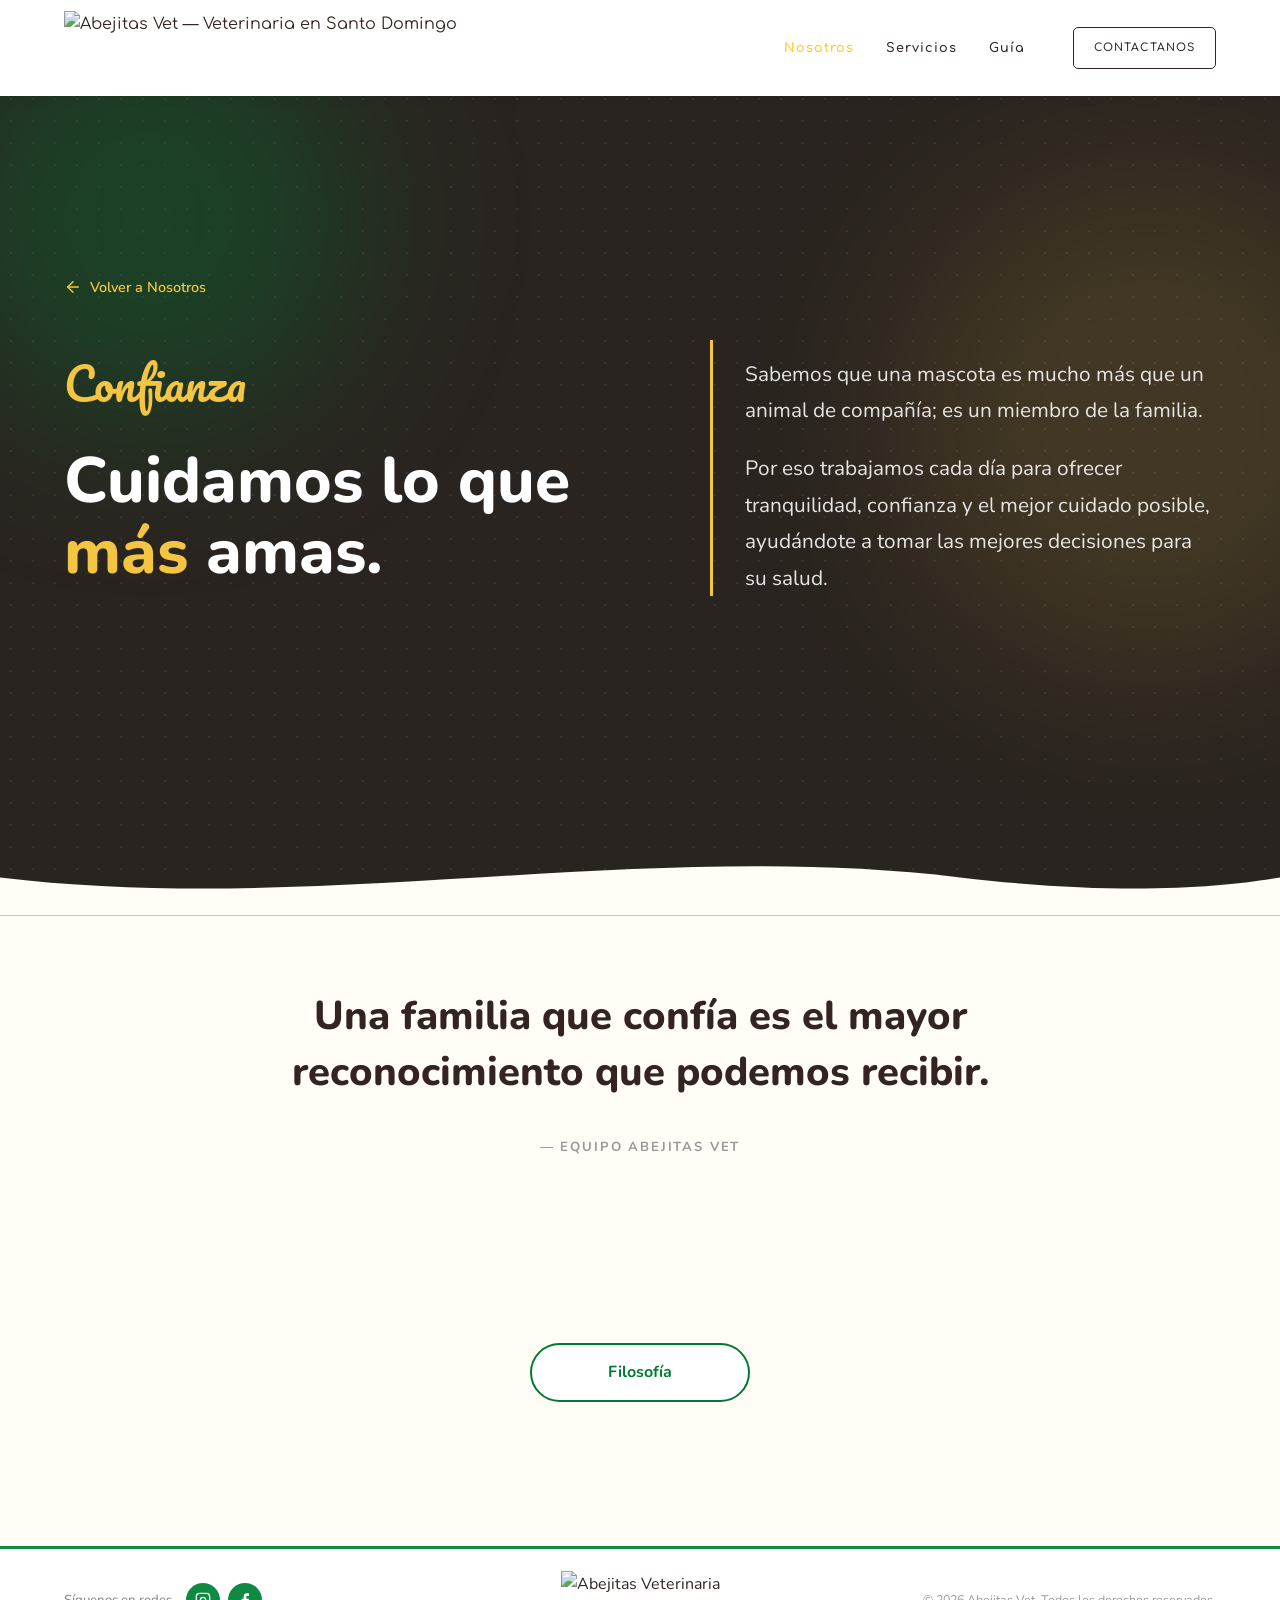
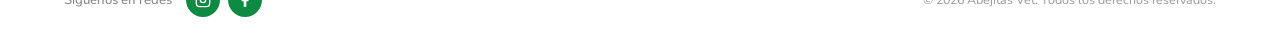
==== commit 61f5fdfc: "Add files via upload" ====
--- a/confianza.html
+++ b/confianza.html
@@ -5,6 +5,22 @@
   <meta name="viewport" content="width=device-width, initial-scale=1.0">
   <title>Confianza | Abejitas Vet</title>
   <meta name="description" content="En Abejitas Veterinaria cuidamos lo que más amas. Tranquilidad, confianza y el mejor cuidado para tu mascota y tu familia.">
+  <meta name="robots" content="index, follow">
+  <meta name="theme-color" content="#0E8A43">
+  <link rel="canonical" href="https://abejitasvet.do/confianza.html">
+
+  <link rel="icon" type="image/png" href="img/logo web abejitas.png">
+  <link rel="apple-touch-icon" href="img/logo web abejitas.png">
+  <link rel="shortcut icon" href="img/logo web abejitas.png">
+
+  <meta property="og:type" content="website">
+  <meta property="og:locale" content="es_DO">
+  <meta property="og:site_name" content="Abejitas Vet">
+  <meta property="og:title" content="Confianza | Abejitas Vet">
+  <meta property="og:description" content="En Abejitas Veterinaria cuidamos lo que más amas. Tranquilidad, confianza y el mejor cuidado para tu mascota y tu familia.">
+  <meta property="og:url" content="https://abejitasvet.do/confianza.html">
+  <meta property="og:image" content="https://abejitasvet.do/img/logo%20web%20abejitas.png">
+
   <link rel="preconnect" href="https://fonts.googleapis.com">
   <link rel="preconnect" href="https://fonts.gstatic.com" crossorigin>
   <link href="https://fonts.googleapis.com/css2?family=Comfortaa:wght@300;400;500;600;700&family=Fredoka:wght@400;500;600&family=Nunito:wght@400;600;700;800;900&family=Pacifico&display=swap" rel="stylesheet">
@@ -18,29 +34,48 @@
         <img src="img/abejitas logo.png" alt="Abejitas Vet — Veterinaria en Santo Domingo">
       </a>
 
-      <nav class="nav" id="nav">
-        <ul class="nav__list">
-          <li><a href="index.html#inicio" class="nav__link">Inicio</a></li>
+      <div class="nav-backdrop" id="navBackdrop" aria-hidden="true"></div>
+
+      <nav class="nav" id="nav" aria-label="Menú principal">
+        <ul class="nav__list nav__list--desktop">
           <li><a href="index.html#nosotros" class="nav__link active">Nosotros</a></li>
           <li><a href="index.html#servicios" class="nav__link">Servicios</a></li>
           <li><a href="index.html#guia" class="nav__link">Guía</a></li>
-          <li><a href="index.html#contacto" class="nav__link">Contacto</a></li>
         </ul>
-        <a href="index.html#contacto" class="btn btn--yellow nav__cta">
-          <svg class="nav__cta-icon" viewBox="0 0 24 24" fill="none" stroke="currentColor" stroke-width="1.8" aria-hidden="true"><rect x="3" y="4" width="18" height="18" rx="2"/><path d="M16 2v4M8 2v4M3 10h18"/></svg>
-          Reservar Cita
-        </a>
+
+        <div class="nav__panel">
+          <div class="nav__panel-head">
+            <button class="nav__close" id="navClose" type="button" aria-label="Cerrar menú">
+              <span></span><span></span>
+            </button>
+          </div>
+
+          <ul class="nav__list nav__list--mobile">
+            <li><a href="index.html#inicio" class="nav__link">Inicio</a></li>
+            <li><a href="index.html#nosotros" class="nav__link active">Nosotros</a></li>
+            <li><a href="index.html#servicios" class="nav__link">Servicios</a></li>
+            <li><a href="index.html#guia" class="nav__link">Guía</a></li>
+          </ul>
+
+          <div class="nav__panel-foot">
+            <a href="index.html#contacto" class="nav__cta nav__cta--mobile">Contactanos</a>
+            <div class="nav__social">
+              <a href="https://www.instagram.com/abejitasvet/" class="nav__social-link" aria-label="Instagram" target="_blank" rel="noopener noreferrer">
+                <svg viewBox="0 0 24 24" fill="none" stroke="currentColor" stroke-width="1.8"><rect x="2" y="2" width="20" height="20" rx="5"/><circle cx="12" cy="12" r="4"/></svg>
+              </a>
+              <a href="https://www.facebook.com/Abejitasvet/" class="nav__social-link" aria-label="Facebook" target="_blank" rel="noopener noreferrer">
+                <svg viewBox="0 0 24 24" fill="currentColor"><path d="M18 2h-3a5 5 0 00-5 5v3H7v4h3v8h4v-8h3l1-4h-4V7a1 1 0 011-1h3z"/></svg>
+              </a>
+            </div>
+          </div>
+        </div>
+
+        <a href="index.html#contacto" class="btn btn--nav-outline nav__cta nav__cta--desktop">Contactanos</a>
       </nav>
 
-      <div class="header__actions">
-        <a href="index.html#contacto" class="btn btn--yellow header__cta">
-          <svg class="header__cta-icon" viewBox="0 0 24 24" fill="none" stroke="currentColor" stroke-width="1.8" aria-hidden="true"><rect x="3" y="4" width="18" height="18" rx="2"/><path d="M16 2v4M8 2v4M3 10h18"/></svg>
-          Reservar Cita
-        </a>
-        <button class="hamburger" id="hamburger" aria-label="Abrir menú">
-          <span></span><span></span><span></span>
-        </button>
-      </div>
+      <button class="hamburger" id="hamburger" type="button" aria-label="Abrir menú" aria-expanded="false" aria-controls="nav">
+        <span></span><span></span><span></span>
+      </button>
     </div>
   </header>
 
@@ -58,7 +93,7 @@
         <div class="confianza-dark__grid">
           <div class="confianza-dark__intro">
             <span class="confianza-dark__label">Confianza</span>
-            <h1 class="confianza-dark__title">Cuidamos lo que <span class="confianza-dark__yellow">más</span> <span class="confianza-dark__underline">amas</span>.</h1>
+            <h1 class="confianza-dark__title">Cuidamos lo que <span class="confianza-dark__yellow">más</span> amas.</h1>
           </div>
 
           <div class="confianza-dark__body">
@@ -76,7 +111,7 @@
     <section class="confianza-testimonial">
       <div class="container">
         <blockquote class="confianza-testimonial__quote">
-          Una familia que <span class="confianza-testimonial__highlight">confía</span> es el mayor reconocimiento que podemos recibir.
+          Una familia que confía es el mayor reconocimiento que podemos recibir.
         </blockquote>
         <cite class="confianza-testimonial__cite">— Equipo Abejitas Vet</cite>
 
--- a/style.css
+++ b/style.css
@@ -1,3736 +1,5183 @@
-/* ===== Variables ===== */
-:root {
-  --green: #007A33;
-  --yellow: #FFC72C;
-  --orange: #E37222;
-  --brown: #332421;
-  --white: #ffffff;
-  --cream: #FFF8EE;
-  --gray-light: #f5f5f5;
-  --gray: #888;
-  --font-main: 'Comfortaa', sans-serif;
-  --font-hero: 'Fredoka', sans-serif;
-  --hero-brown: #4a3f35;
-  --hero-accent: #5f8f4e;
-  --font-script: 'Pacifico', cursive;
-  --shadow: 0 4px 20px rgba(51, 36, 33, 0.12);
-  --radius: 12px;
-  --transition: 0.3s ease;
-}
-
-/* ===== Reset ===== */
-*, *::before, *::after { box-sizing: border-box; margin: 0; padding: 0; }
-
-html { scroll-behavior: smooth; }
-
-body {
-  font-family: var(--font-main);
-  color: var(--brown);
-  line-height: 1.7;
-  overflow-x: hidden;
-}
-
-img { max-width: 100%; display: block; }
-
-a { text-decoration: none; color: inherit; }
-
-ul { list-style: none; }
-
-.container {
-  max-width: 1200px;
-  margin: 0 auto;
-  padding: 0 24px;
-}
-
-.section { padding: 80px 0; }
-
-.text-center { text-align: center; }
-
-/* ===== Typography ===== */
-.script-title {
-  font-family: var(--font-script);
-  font-size: clamp(1.4rem, 3vw, 2rem);
-  margin-bottom: 8px;
-}
-
-.script-title--green { color: var(--green); }
-.script-title--white { color: var(--white); }
-.script-title--orange { color: var(--orange); }
-
-.section-title {
-  font-size: clamp(1.5rem, 3.5vw, 2.2rem);
-  font-weight: 700;
-  margin-bottom: 20px;
-  line-height: 1.3;
-}
-
-.section-title--white { color: var(--white); }
-
-/* ===== Buttons ===== */
-.btn {
-  display: inline-block;
-  padding: 12px 28px;
-  border-radius: 50px;
-  font-family: var(--font-main);
-  font-weight: 600;
-  font-size: 0.95rem;
-  border: none;
-  cursor: pointer;
-  transition: transform var(--transition), box-shadow var(--transition), background var(--transition);
-}
-
-.btn:hover {
-  transform: translateY(-2px);
-  box-shadow: var(--shadow);
-}
-
-.btn--sm { padding: 8px 20px; font-size: 0.85rem; }
-.btn--lg { padding: 16px 36px; font-size: 1rem; }
-.btn--green { background: var(--green); color: var(--white); }
-.btn--green:hover { background: #006628; }
-.btn--yellow { background: var(--yellow); color: var(--brown); }
-.btn--yellow:hover { background: #e6b328; }
-.btn--orange { background: var(--orange); color: var(--white); }
-.btn--orange:hover { background: #c9631c; }
-
-/* ===== Header ===== */
-.header {
-  background: transparent;
-  position: fixed;
-  top: 0;
-  left: 0;
-  right: 0;
-  width: 100%;
-  z-index: 1000;
-  box-shadow: none;
-  transition: background var(--transition), box-shadow var(--transition);
-}
-
-.header.scrolled {
-  background: var(--white);
-  box-shadow: 0 2px 10px rgba(0, 0, 0, 0.06);
-}
-
-.header__inner {
-  display: flex;
-  align-items: center;
-  justify-content: space-between;
-  padding: 12px 24px;
-  gap: 16px;
-}
-
-.header__logo img {
-  height: 60px;
-  width: auto;
-}
-
-.nav__list {
-  display: flex;
-  gap: 28px;
-}
-
-.nav__link {
-  font-weight: 600;
-  font-size: 0.9rem;
-  transition: color var(--transition);
-}
-
-.nav__link:hover,
-.nav__link.active { color: var(--green); }
-
-.nav__cta {
-  display: none;
-}
-
-.header__actions {
-  display: flex;
-  align-items: center;
-  gap: 12px;
-}
-
-.header__actions .btn.header__cta {
-  align-items: center;
-  gap: 8px;
-}
-
-@media (min-width: 1025px) {
-  .header__actions .btn.header__cta {
-    display: inline-flex;
-  }
-}
-
-.header__cta-icon {
-  width: 18px;
-  height: 18px;
-  flex-shrink: 0;
-}
-
-.social-icons {
-  display: flex;
-  gap: 8px;
-}
-
-.social-icon {
-  width: 32px;
-  height: 32px;
-  border-radius: 50%;
-  display: flex;
-  align-items: center;
-  justify-content: center;
-  color: var(--white);
-  transition: transform var(--transition);
-}
-
-.social-icon:hover { transform: scale(1.1); }
-.social-icon--fb { background: #3b5998; }
-.social-icon--ig { background: #e1306c; }
-.social-icon--wa { background: #25d366; }
-
-.hamburger {
-  display: none;
-  flex-direction: column;
-  gap: 5px;
-  background: none;
-  border: none;
-  cursor: pointer;
-  padding: 4px;
-}
-
-.hamburger span {
-  display: block;
-  width: 24px;
-  height: 2px;
-  background: var(--brown);
-  transition: var(--transition);
-}
-
-.hamburger.active span:nth-child(1) { transform: rotate(45deg) translate(5px, 5px); }
-.hamburger.active span:nth-child(2) { opacity: 0; }
-.hamburger.active span:nth-child(3) { transform: rotate(-45deg) translate(5px, -5px); }
-
-/* ===== Hero ===== */
-.hero {
-  position: relative;
-  overflow: hidden;
-  min-height: 100vh;
-  height: 100vh;
-  display: flex;
-  align-items: center;
-  background-color: var(--cream);
-  background-image: url("img/Background hero.png");
-  background-repeat: no-repeat;
-  background-position: center;
-  background-size: cover;
-}
-
-.hero__inner {
-  position: relative;
-  z-index: 2;
-  width: 100%;
-  padding-top: 74px;
-}
-
-.hero__content {
-  max-width: 560px;
-  color: var(--brown);
-}
-
-.hero__title {
-  font-family: var(--font-hero);
-  font-size: clamp(3.1rem, 8.5vw, 5.25rem);
-  font-weight: 500;
-  line-height: 1.12;
-  margin-bottom: 32px;
-  letter-spacing: 0;
-}
-
-.hero__title-line {
-  display: block;
-  color: var(--hero-brown);
-  opacity: 0;
-  animation: heroFadeUp 0.65s ease forwards;
-}
-
-.hero__title-line:nth-child(1) { animation-delay: 0.1s; }
-.hero__title-line:nth-child(2) { animation-delay: 0.25s; }
-.hero__title-line:nth-child(3) { animation-delay: 0.4s; }
-
-.hero__title-line--accent {
-  display: inline-block;
-  position: relative;
-  color: var(--hero-accent);
-  padding-bottom: 0;
-  margin-top: 2px;
-  margin-bottom: 28px;
-}
-
-.hero__title-bold {
-  font-family: inherit;
-  font-weight: 600;
-}
-
-.hero__underline {
-  position: absolute;
-  left: -6px;
-  right: -10px;
-  top: calc(100% + 10px);
-  bottom: auto;
-  width: calc(100% + 16px);
-  height: 16px;
-  color: var(--hero-accent);
-}
-
-.hero__text {
-  font-family: var(--font-main);
-  font-size: clamp(1.05rem, 2.2vw, 1.2rem);
-  font-weight: 400;
-  line-height: 1.75;
-  margin-bottom: 32px;
-  max-width: 440px;
-  color: var(--brown);
-  text-align: left;
-  opacity: 0;
-  animation: heroFadeUp 0.65s ease 0.55s forwards;
-}
-
-.hero__text-line {
-  display: inline;
-}
-
-.hero__text-line + .hero__text-line::before {
-  content: ' ';
-}
-
-.hero__content .btn {
-  padding: 16px 52px;
-  font-size: 1.05rem;
-  min-width: 240px;
-  text-align: center;
-  opacity: 0;
-  animation: heroFadeUp 0.65s ease 0.7s forwards;
-}
-
-.hero__content .btn.hero__btn {
-  display: inline-flex;
-  align-items: center;
-  justify-content: center;
-  gap: 10px;
-}
-
-.hero__btn-icon {
-  width: 20px;
-  height: 20px;
-  flex-shrink: 0;
-}
-
-.hero--cel-only {
-  display: none !important;
-}
-
-@media (min-width: 1025px) {
-  .hero__title {
-    font-size: clamp(3rem, 8.2vw, 5rem);
-  }
-
-  .hero__text {
-    font-size: clamp(1rem, 2.1vw, 1.12rem);
-  }
-}
-
-@media (min-width: 481px) {
-  .hero--desktop-only.hero__title-line {
-    display: block;
-  }
-
-  .hero--desktop-only.btn {
-    display: inline-block;
-  }
-}
-
-.wave-divider {
-  position: relative;
-  width: 100%;
-  line-height: 0;
-}
-
-.wave-divider svg {
-  width: 100%;
-  height: 60px;
-  display: block;
-}
-
-.wave-divider--white { margin-top: -1px; }
-
-/* ===== About ===== */
-.about {
-  position: relative;
-  overflow: hidden;
-  padding: 80px 0;
-  background: #FFFDF5;
-  font-family: 'Nunito', sans-serif;
-  color: #2D2D2D;
-}
-
-.about__paw-deco {
-  position: absolute;
-  top: 24px;
-  right: 24px;
-  width: min(180px, 28vw);
-  height: min(180px, 28vw);
-  pointer-events: none;
-  z-index: 0;
-}
-
-.about__inner {
-  position: relative;
-  z-index: 1;
-  display: grid;
-  grid-template-columns: 1fr 1fr;
-  gap: 48px;
-  align-items: center;
-}
-
-.about__label {
-  display: block;
-  font-family: var(--font-script);
-  font-size: clamp(1.5rem, 3vw, 2rem);
-  font-weight: 400;
-  letter-spacing: 0;
-  text-transform: none;
-  color: #4CAF50;
-  margin-bottom: 12px;
-}
-
-.about__title {
-  font-size: clamp(1.65rem, 4vw, 2.5rem);
-  font-weight: 700;
-  line-height: 1.25;
-  margin-bottom: clamp(16px, 2.5vw, 20px);
-  color: #2D2D2D;
-}
-
-.about__body {
-  display: flex;
-  flex-direction: column;
-  gap: clamp(12px, 2vw, 18px);
-  margin-bottom: clamp(22px, 3vw, 28px);
-  max-width: 520px;
-}
-
-.about__text {
-  font-size: clamp(0.88rem, 2.1vw, 1rem);
-  font-weight: 400;
-  line-height: 1.75;
-  margin-bottom: 0;
-  max-width: 100%;
-  color: #2D2D2D;
-}
-
-.about__actions {
-  display: flex;
-  flex-wrap: wrap;
-  gap: 14px;
-}
-
-.about__btn {
-  display: inline-block;
-  padding: 14px 28px;
-  border-radius: 50px;
-  font-family: 'Nunito', sans-serif;
-  font-size: 0.95rem;
-  font-weight: 700;
-  text-align: center;
-  transition: transform var(--transition), background var(--transition), color var(--transition), border-color var(--transition);
-}
-
-.about__btn:hover {
-  transform: scale(1.05);
-}
-
-.about__btn--primary {
-  background: #F6C84A;
-  color: #2D2D2D;
-}
-
-.about__btn--primary:hover {
-  background: #e6b840;
-}
-
-.about__btn--outline {
-  background: transparent;
-  color: #4CAF50;
-  border: 2px solid #4CAF50;
-}
-
-.about__btn--outline:hover {
-  background: #4CAF50;
-  color: #fff;
-}
-
-.about__stats {
-  display: grid;
-  grid-template-columns: 1fr 1fr;
-  gap: 20px;
-}
-
-.about__stat-card {
-  background: #FFFFFF;
-  border: 1px solid #E5E5E5;
-  border-radius: 24px;
-  padding: 28px 20px;
-  text-align: center;
-  box-shadow: 0 4px 16px rgba(0, 0, 0, 0.06);
-  transition: transform var(--transition), box-shadow var(--transition), opacity 0.6s ease;
-}
-
-.about__stat-card.fade-up.visible:hover,
-.about__stat-card:hover {
-  transform: translateY(-6px);
-  box-shadow: var(--shadow);
-}
-
-.about__stat-number {
-  display: block;
-  font-size: clamp(1.75rem, 4vw, 2.25rem);
-  font-weight: 700;
-  color: #4CAF50;
-  margin-bottom: 8px;
-  line-height: 1.1;
-}
-
-.about__stat-label {
-  display: block;
-  font-size: 0.88rem;
-  font-weight: 400;
-  color: #555;
-  line-height: 1.4;
-}
-
-/* ===== Services ===== */
-.services {
-  background: var(--green);
-  position: relative;
-  padding: 100px 0 90px;
-  overflow: hidden;
-}
-
-.services__deco {
-  position: absolute;
-  inset: 0;
-  pointer-events: none;
-  z-index: 0;
-}
-
-.services__deco svg {
-  position: absolute;
-  opacity: 0.22;
-}
-
-.services__deco-leaf {
-  top: 8%;
-  left: 3%;
-  width: 70px;
-  height: 70px;
-}
-
-.services__deco-heart--1 {
-  top: 12%;
-  left: 18%;
-  width: 28px;
-  height: 28px;
-}
-
-.services__deco-paw {
-  top: 45%;
-  right: 6%;
-  width: 48px;
-  height: 48px;
-}
-
-.services__deco-heart--2 {
-  bottom: 18%;
-  right: 10%;
-  width: 40px;
-  height: 40px;
-}
-
-.services__container {
-  position: relative;
-  z-index: 1;
-}
-
-.services__header {
-  text-align: center;
-  margin-bottom: 48px;
-}
-
-.services__eyebrow {
-  font-family: var(--font-script);
-  font-size: clamp(1.5rem, 3vw, 2rem);
-  color: #A8C686;
-  margin-bottom: 12px;
-}
-
-.services__title {
-  font-family: 'Nunito', sans-serif;
-  font-size: clamp(1.75rem, 4vw, 2.5rem);
-  font-weight: 700;
-  color: var(--white);
-  line-height: 1.2;
-}
-
-.services__grid {
-  display: grid;
-  grid-template-columns: repeat(5, 1fr);
-  gap: 22px;
-}
-
-.service-card {
-  position: relative;
-  display: flex;
-  flex-direction: column;
-  border-radius: 24px;
-  overflow: hidden;
-  background: #fff;
-  box-shadow: 0 10px 32px rgba(0, 0, 0, 0.14);
-  transition: transform 0.45s ease, box-shadow 0.45s ease;
-}
-
-.service-card:hover {
-  transform: translateY(-10px);
-  box-shadow: 0 18px 40px rgba(0, 0, 0, 0.18);
-}
-
-.service-card__photo {
-  height: 210px;
-  overflow: hidden;
-}
-
-.service-card__photo img {
-  width: 100%;
-  height: 100%;
-  object-fit: cover;
-  transition: transform 0.5s ease;
-}
-
-.service-card:hover .service-card__photo img {
-  transform: scale(1.05);
-}
-
-.service-card__icon-wrap {
-  width: 52px;
-  height: 52px;
-  border-radius: 50%;
-  display: flex;
-  align-items: center;
-  justify-content: center;
-  margin: -8px auto 0;
-  position: relative;
-  z-index: 2;
-  border: 4px solid #fff;
-  box-shadow: 0 4px 12px rgba(0, 0, 0, 0.1);
-}
-
-.service-card__icon-wrap svg {
-  width: 24px;
-  height: 24px;
-}
-
-.service-card__icon-wrap--yellow {
-  background: #F4C542;
-  color: #3E2723;
-}
-
-.service-card__icon-wrap--sage {
-  background: #A8C686;
-  color: #fff;
-}
-
-.service-card__icon-wrap--peach {
-  background: #E8A87C;
-  color: #fff;
-}
-
-.service-card__icon-wrap--brown {
-  background: #3E2723;
-  color: #fff;
-}
-
-.service-card__body {
-  padding: 48px 18px 24px;
-  margin-top: -44px;
-  text-align: center;
-  flex: 1;
-  position: relative;
-  z-index: 1;
-}
-
-.service-card--consulta .service-card__body { background: #FFF8E7; }
-.service-card--controles .service-card__body { background: #F0F7ED; }
-.service-card--bano .service-card__body { background: #FBF0E8; }
-.service-card--grooming .service-card__photo img {
-  object-position: center 25%;
-}
-
-.service-card--grooming .service-card__body { background: #EFE6D3; }
-.service-card--cirugia .service-card__body { background: #FFF8E7; }
-
-.service-card__body h3 {
-  font-family: 'Nunito', sans-serif;
-  font-size: 1.05rem;
-  font-weight: 700;
-  color: #3E2723;
-  margin-bottom: 8px;
-}
-
-.service-card__body p {
-  font-family: 'Nunito', sans-serif;
-  font-size: 0.82rem;
-  font-weight: 400;
-  line-height: 1.55;
-  color: #5a5248;
-}
-
-.wave-divider--top,
-.wave-divider--bottom {
-  position: absolute;
-  left: 0;
-  right: 0;
-}
-
-.wave-divider--top { top: 0; }
-.wave-divider--bottom { bottom: 0; }
-
-/* ===== Por Qué Elegirnos ===== */
-.why-choose {
-  position: relative;
-  padding: 100px 0 90px;
-  overflow: hidden;
-  background: linear-gradient(155deg, #007A33 0%, #005a26 50%, #008f3d 100%);
-}
-
-.why-choose__glow {
-  position: absolute;
-  border-radius: 50%;
-  pointer-events: none;
-  z-index: 0;
-}
-
-.why-choose__glow--1 {
-  top: -15%;
-  right: -8%;
-  width: min(420px, 50vw);
-  height: min(420px, 50vw);
-  background: radial-gradient(circle, rgba(255, 199, 44, 0.18) 0%, transparent 70%);
-}
-
-.why-choose__glow--2 {
-  bottom: -10%;
-  left: -6%;
-  width: min(360px, 45vw);
-  height: min(360px, 45vw);
-  background: radial-gradient(circle, rgba(168, 198, 134, 0.2) 0%, transparent 70%);
-}
-
-.why-choose .services__deco {
-  position: absolute;
-  inset: 0;
-  pointer-events: none;
-  z-index: 0;
-}
-
-.why-choose .services__deco svg {
-  opacity: 0.2;
-}
-
-.why-choose .services__deco-leaf--2 {
-  top: 62%;
-  left: 8%;
-  width: 52px;
-  height: 52px;
-  transform: rotate(-25deg);
-}
-
-.why-choose .services__deco-heart--3 {
-  top: 28%;
-  right: 14%;
-  width: 22px;
-  height: 22px;
-}
-
-.why-choose .services__deco-paw--2 {
-  bottom: 22%;
-  left: 5%;
-  width: 40px;
-  height: 40px;
-  opacity: 0.16;
-}
-
-.why-choose .services__deco-paw--3 {
-  top: 18%;
-  right: 4%;
-  width: 36px;
-  height: 36px;
-  opacity: 0.16;
-}
-
-.why-choose__inner {
-  position: relative;
-  z-index: 1;
-}
-
-.why-choose__header {
-  text-align: center;
-  margin-bottom: clamp(36px, 5vw, 52px);
-}
-
-.why-choose__eyebrow {
-  font-family: var(--font-script);
-  font-size: clamp(1.5rem, 3vw, 2rem);
-  color: #A8C686;
-  margin-bottom: 12px;
-}
-
-.why-choose__title {
-  font-family: 'Nunito', sans-serif;
-  font-size: clamp(1.75rem, 4vw, 2.5rem);
-  font-weight: 700;
-  color: var(--white);
-  line-height: 1.2;
-  max-width: 640px;
-  margin: 0 auto;
-}
-
-.why-choose__grid {
-  display: grid;
-  grid-template-columns: repeat(3, 1fr);
-  gap: clamp(16px, 2.5vw, 22px);
-  max-width: 980px;
-  margin: 0 auto;
-}
-
-.why-choose__card {
-  position: relative;
-  display: flex;
-  flex-direction: column;
-  gap: 14px;
-  padding: clamp(22px, 3vw, 28px) clamp(20px, 2.5vw, 24px);
-  background: rgba(255, 253, 245, 0.98);
-  border-radius: 20px;
-  border: 1px solid rgba(255, 255, 255, 0.65);
-  box-shadow: 0 10px 32px rgba(0, 0, 0, 0.14);
-  overflow: hidden;
-  transition: transform 0.35s ease, box-shadow 0.35s ease;
-}
-
-.why-choose__card::before {
-  content: '';
-  position: absolute;
-  top: 0;
-  left: 0;
-  right: 0;
-  height: 4px;
-  background: var(--why-accent);
-}
-
-.why-choose__card:hover {
-  transform: translateY(-8px);
-  box-shadow: 0 18px 44px rgba(0, 0, 0, 0.2);
-}
-
-.why-choose__card--yellow { --why-accent: #F4C542; }
-.why-choose__card--sage { --why-accent: #A8C686; }
-.why-choose__card--peach { --why-accent: #E8A87C; }
-.why-choose__card--brown { --why-accent: #3E2723; }
-
-.why-choose__card-icon {
-  width: 52px;
-  height: 52px;
-  border-radius: 16px;
-  display: flex;
-  align-items: center;
-  justify-content: center;
-  background: var(--why-accent);
-  color: var(--white);
-  box-shadow: 0 6px 16px rgba(0, 0, 0, 0.12);
-}
-
-.why-choose__card--yellow .why-choose__card-icon,
-.why-choose__card--peach .why-choose__card-icon {
-  color: #3E2723;
-}
-
-.why-choose__card-icon svg {
-  width: 26px;
-  height: 26px;
-}
-
-.why-choose__card-body {
-  display: flex;
-  flex-direction: column;
-  gap: 6px;
-}
-
-.why-choose__card-text {
-  font-family: 'Nunito', sans-serif;
-  font-size: clamp(0.92rem, 2vw, 1.02rem);
-  font-weight: 700;
-  line-height: 1.35;
-  color: var(--brown);
-  margin: 0;
-}
-
-.why-choose__card-desc {
-  font-family: 'Nunito', sans-serif;
-  font-size: clamp(0.78rem, 1.7vw, 0.84rem);
-  font-weight: 400;
-  line-height: 1.5;
-  color: #666;
-  margin: 0;
-}
-
-.services-highlight {
-  background: var(--white);
-}
-
-.services-highlight__intro {
-  max-width: 560px;
-  margin: 0 auto;
-  color: #666;
-  font-size: 0.95rem;
-  line-height: 1.7;
-}
-
-.services-highlight__grid {
-  display: grid;
-  grid-template-columns: 1fr auto 1fr;
-  gap: clamp(24px, 4vw, 56px);
-  align-items: stretch;
-  margin-top: 48px;
-}
-
-.services-highlight__col {
-  display: flex;
-  flex-direction: column;
-  justify-content: center;
-  gap: 36px;
-}
-
-.services-highlight__col--left {
-  align-items: flex-end;
-}
-
-.services-highlight__col--right {
-  align-items: flex-start;
-}
-
-.service-highlight-item {
-  display: flex;
-  gap: 16px;
-  align-items: flex-start;
-  max-width: 280px;
-}
-
-.services-highlight__col--left .service-highlight-item {
-  flex-direction: row-reverse;
-}
-
-.service-highlight-item__text h3 {
-  font-family: 'Nunito', sans-serif;
-  font-size: 1.05rem;
-  font-weight: 700;
-  color: var(--brown);
-  margin-bottom: 6px;
-}
-
-.services-highlight__col--left .service-highlight-item__text {
-  text-align: right;
-}
-
-.services-highlight__col--right .service-highlight-item__text {
-  text-align: left;
-}
-
-.service-highlight-item__text p {
-  font-family: 'Nunito', sans-serif;
-  font-size: 0.85rem;
-  line-height: 1.55;
-  color: #666;
-}
-
-.service-highlight-item__icon {
-  width: 52px;
-  height: 52px;
-  border-radius: 50%;
-  display: flex;
-  align-items: center;
-  justify-content: center;
-  flex-shrink: 0;
-  border: 4px solid #fff;
-  box-shadow: 0 4px 12px rgba(0, 0, 0, 0.1);
-}
-
-.service-highlight-item__icon svg {
-  width: 24px;
-  height: 24px;
-}
-
-.service-highlight-item__icon--yellow {
-  background: #F4C542;
-  color: #3E2723;
-}
-
-.service-highlight-item__icon--sage {
-  background: #A8C686;
-  color: #fff;
-}
-
-.service-highlight-item__icon--peach {
-  background: #E8A87C;
-  color: #fff;
-}
-
-.service-highlight-item__icon--brown {
-  background: #3E2723;
-  color: #fff;
-}
-
-.services-highlight__center {
-  display: flex;
-  align-items: center;
-  justify-content: center;
-  min-width: 340px;
-  max-width: 540px;
-  flex-shrink: 0;
-}
-
-.services-highlight__center img {
-  width: 100%;
-  max-height: 500px;
-  height: auto;
-  object-fit: contain;
-  object-position: center;
-  display: block;
-}
-
-.services-highlight--catalog .services-highlight__header {
-  margin-bottom: clamp(8px, 2vw, 16px);
-}
-
-.services-highlight--catalog .services-highlight__intro--mini {
-  max-width: 480px;
-  margin: 10px auto 0;
-  font-size: clamp(0.82rem, 1.9vw, 0.92rem);
-  line-height: 1.6;
-  color: #666;
-}
-
-.services-highlight--catalog .services-highlight__layout {
-  position: relative;
-  margin-top: 48px;
-}
-
-.services-highlight--catalog .services-highlight__center {
-  position: absolute;
-  left: 50%;
-  top: 50%;
-  transform: translate(-50%, -50%);
-  width: min(420px, 34vw);
-  min-width: 260px;
-  max-width: 540px;
-  min-height: 0;
-  z-index: 0;
-  pointer-events: none;
-}
-
-.services-highlight--catalog .services-highlight__center img {
-  max-height: 500px;
-}
-
-.services-highlight--catalog .services-highlight__rows {
-  position: relative;
-  z-index: 1;
-  display: flex;
-  flex-direction: column;
-  gap: clamp(20px, 2.5vw, 28px);
-}
-
-.services-highlight--catalog .services-highlight__row {
-  display: grid;
-  grid-template-columns: 1fr minmax(340px, 520px) 1fr;
-  align-items: center;
-  column-gap: clamp(20px, 3vw, 40px);
-}
-
-.services-highlight--catalog .services-highlight__row-spacer {
-  grid-column: 2;
-}
-
-.services-highlight--catalog .service-highlight-item {
-  --service-text-width: 240px;
-  --service-icon-size: 52px;
-  --service-item-gap: 16px;
-  display: grid;
-  column-gap: var(--service-item-gap);
-  align-items: start;
-  width: calc(var(--service-text-width) + var(--service-item-gap) + var(--service-icon-size));
-  max-width: 100%;
-}
-
-.services-highlight--catalog .service-highlight-item--left {
-  grid-column: 1;
-  grid-template-columns: var(--service-text-width) var(--service-icon-size);
-  justify-self: end;
-  column-gap: 6px;
-  width: calc(var(--service-text-width) + 6px + var(--service-icon-size));
-}
-
-.services-highlight--catalog .service-highlight-item--left .service-highlight-item__text h3 {
-  margin-bottom: 4px;
-}
-
-.services-highlight--catalog .service-highlight-item--right {
-  grid-column: 3;
-  grid-template-columns: var(--service-icon-size) var(--service-text-width);
-  justify-self: start;
-}
-
-.services-highlight--catalog .service-highlight-item--left .service-highlight-item__text {
-  grid-column: 1;
-  text-align: right;
-}
-
-.services-highlight--catalog .service-highlight-item--left .service-highlight-item__icon {
-  grid-column: 2;
-}
-
-.services-highlight--catalog .service-highlight-item--right .service-highlight-item__icon {
-  grid-column: 1;
-}
-
-.services-highlight--catalog .service-highlight-item--right .service-highlight-item__text {
-  grid-column: 2;
-  text-align: left;
-}
-
-.services-highlight--catalog .service-highlight-item__text {
-  width: var(--service-text-width);
-  min-width: var(--service-text-width);
-  max-width: var(--service-text-width);
-}
-
-.services-highlight--catalog .service-highlight-item__text h3 {
-  font-size: clamp(0.95rem, 1.8vw, 1.05rem);
-  line-height: 1.3;
-  margin: 0 0 8px;
-}
-
-.services-highlight--catalog .service-highlight-item__text p {
-  font-size: clamp(0.78rem, 1.8vw, 0.85rem);
-  line-height: 1.6;
-  margin: 0;
-}
-
-/* ===== Guide ===== */
-.guide { background: var(--cream); }
-
-.guide__card {
-  display: grid;
-  grid-template-columns: 1fr 1.2fr;
-  gap: 50px;
-  align-items: stretch;
-  background: var(--white);
-  border-radius: 24px;
-  overflow: hidden;
-  box-shadow: var(--shadow);
-}
-
-.guide__image {
-  overflow: hidden;
-  background: #f8f4ee;
-}
-
-.guide__image img {
-  width: 100%;
-  height: 100%;
-  object-fit: cover;
-  object-position: center;
-  display: block;
-}
-
-.guide__content { padding: 40px 40px 40px 0; }
-
-.guide__desc {
-  color: #555;
-  margin-bottom: 20px;
-}
-
-.guide__features {
-  margin-bottom: 24px;
-}
-
-.guide__features li {
-  padding: 6px 0;
-  font-size: 0.95rem;
-  color: var(--green);
-  font-weight: 600;
-}
-
-.guide__pricing {
-  display: flex;
-  align-items: baseline;
-  gap: 12px;
-  margin-bottom: 24px;
-}
-
-.guide__price {
-  font-size: 2rem;
-  font-weight: 700;
-  color: var(--orange);
-}
-
-.guide__price-old {
-  font-size: 1.1rem;
-  color: var(--gray);
-  text-decoration: line-through;
-}
-
-/* ===== CTA Banner ===== */
-.cta-banner {
-  background: var(--orange);
-  position: relative;
-  padding: 100px 0 80px;
-  overflow: hidden;
-}
-
-.wave-divider--top-orange {
-  position: absolute;
-  top: 0;
-  left: 0;
-  right: 0;
-}
-
-.cta-banner__inner {
-  display: grid;
-  grid-template-columns: 1fr 1fr;
-  gap: 40px;
-  align-items: center;
-}
-
-.cta-banner__content {
-  color: var(--white);
-}
-
-.cta-banner__content p {
-  margin-bottom: 24px;
-  opacity: 0.95;
-}
-
-.cta-banner__photos {
-  position: relative;
-  height: 320px;
-}
-
-.polaroid {
-  position: absolute;
-  border-radius: 12px;
-  box-shadow: 0 10px 30px rgba(0,0,0,0.2);
-  border: 4px solid var(--white);
-  object-fit: cover;
-}
-
-.polaroid--1 {
-  width: 180px;
-  height: 220px;
-  top: 20px;
-  left: 10%;
-  transform: rotate(-8deg);
-}
-
-.polaroid--2 {
-  width: 180px;
-  height: 220px;
-  top: 0;
-  left: 40%;
-  transform: rotate(5deg);
-  z-index: 2;
-}
-
-.polaroid--3 {
-  width: 180px;
-  height: 220px;
-  top: 30px;
-  right: 5%;
-  transform: rotate(-3deg);
-}
-
-/* ===== Gallery ===== */
-.gallery { background: var(--white); }
-
-.gallery__grid {
-  display: grid;
-  grid-template-columns: repeat(3, 1fr);
-  gap: 16px;
-  margin-top: 40px;
-}
-
-.gallery__item {
-  border-radius: var(--radius);
-  overflow: hidden;
-  cursor: pointer;
-}
-
-.gallery__item img {
-  width: 100%;
-  height: 100%;
-  object-fit: cover;
-  transition: transform 0.5s ease;
-}
-
-.gallery__item:hover img { transform: scale(1.08); }
-
-.gallery__item--tall { grid-row: span 2; }
-.gallery__item--wide { grid-column: span 2; }
-
-/* ===== Testimonial ===== */
-.testimonial {
-  position: relative;
-  background: var(--green);
-  padding: 100px 0 90px;
-  overflow: hidden;
-}
-
-.testimonial__deco {
-  position: absolute;
-  inset: 0;
-  pointer-events: none;
-  z-index: 0;
-}
-
-.testimonial__deco svg {
-  position: absolute;
-  opacity: 0.12;
-}
-
-.testimonial__deco-paw--1 {
-  top: 14%;
-  left: 4%;
-  width: 72px;
-  height: 72px;
-}
-
-.testimonial__deco-paw--2 {
-  bottom: 12%;
-  right: 5%;
-  width: 64px;
-  height: 64px;
-}
-
-.testimonial__deco-heart {
-  bottom: 18%;
-  left: 8%;
-  width: 40px;
-  height: 40px;
-}
-
-.testimonial__deco-heart--2 {
-  top: 20%;
-  right: 3%;
-  bottom: auto;
-  left: auto;
-  width: 52px;
-  height: 52px;
-}
-
-.testimonial__deco-scribble {
-  top: 28%;
-  left: 42%;
-  width: 90px;
-  height: 28px;
-  opacity: 0.1;
-}
-
-.testimonial__container {
-  position: relative;
-  z-index: 1;
-}
-
-.testimonial__header {
-  text-align: center;
-  max-width: 720px;
-  margin: 0 auto 48px;
-}
-
-.testimonial__label {
-  display: block;
-  font-family: var(--font-script);
-  font-weight: 400;
-  font-size: 1.6rem;
-  letter-spacing: 0.10em;
-  color: #F6C84A;
-  margin-bottom: 14px;
-}
-
-.testimonial__title {
-  font-family: 'Nunito', sans-serif;
-  font-size: clamp(2rem, 4vw, 2.5rem);
-  font-weight: 800;
-  color: #fff;
-  line-height: 1.2;
-  margin-bottom: 16px;
-}
-
-.testimonial__subtitle {
-  font-family: 'Nunito', sans-serif;
-  font-size: 1.125rem;
-  font-weight: 400;
-  color: rgba(255, 255, 255, 0.85);
-  line-height: 1.6;
-}
-
-.testimonial__grid {
-  display: grid;
-  grid-template-columns: repeat(3, 1fr);
-  gap: 28px;
-  align-items: start;
-}
-
-.testimonial__card {
-  position: relative;
-  background: #fff;
-  border: 1px solid #E5E5E5;
-  border-radius: 2rem;
-  padding: 32px;
-  box-shadow: 0 4px 16px rgba(0, 0, 0, 0.06);
-  transition: transform var(--transition), box-shadow var(--transition), opacity 0.6s ease;
-  cursor: default;
-}
-
-.testimonial__card--center {
-  margin-top: -16px;
-}
-
-.testimonial__card.fade-up.visible:hover,
-.testimonial__card:hover {
-  transform: translateY(-6px);
-  box-shadow: var(--shadow);
-}
-
-.testimonial__quote-badge {
-  position: absolute;
-  top: -20px;
-  left: 28px;
-  width: 48px;
-  height: 48px;
-  border-radius: 50%;
-  background: #F6C84A;
-  border: 4px solid var(--green);
-  display: flex;
-  align-items: center;
-  justify-content: center;
-  font-family: Georgia, serif;
-  font-size: 1.5rem;
-  font-weight: 700;
-  color: var(--green);
-  line-height: 1;
-}
-
-.testimonial__stars {
-  color: #F6C84A;
-  font-size: 0.95rem;
-  letter-spacing: 2px;
-  margin-bottom: 16px;
-  margin-top: 8px;
-}
-
-.testimonial__card blockquote {
-  font-family: 'Nunito', sans-serif;
-  font-size: 1rem;
-  font-weight: 400;
-  font-style: normal;
-  color: rgba(45, 45, 45, 0.85);
-  line-height: 1.6;
-  margin: 0 0 20px;
-}
-
-.testimonial__divider {
-  border: none;
-  border-top: 1px solid #E5E5E5;
-  margin: 0 0 20px;
-}
-
-.testimonial__author {
-  display: flex;
-  align-items: center;
-  gap: 14px;
-}
-
-.testimonial__avatar {
-  width: 48px;
-  height: 48px;
-  border-radius: 50%;
-  background: #B8E0BE;
-  border: 1px solid rgba(0, 122, 51, 0.35);
-  display: flex;
-  align-items: center;
-  justify-content: center;
-  font-family: 'Nunito', sans-serif;
-  font-size: 0.85rem;
-  font-weight: 700;
-  color: var(--black);
-  flex-shrink: 0;
-}
-
-.testimonial__author-info {
-  display: flex;
-  flex-direction: column;
-  gap: 4px;
-}
-
-.testimonial__author-info strong {
-  font-family: 'Nunito', sans-serif;
-  font-size: 0.95rem;
-  font-weight: 700;
-  color: var(--black);
-}
-
-/* ===== Site Footer Bar ===== */
-.site-bar {
-  background: #fff;
-  border-top: 3px solid #0E8A43;
-  padding: 22px 0;
-  font-family: 'Nunito', sans-serif;
-}
-
-.site-bar__inner {
-  display: grid;
-  grid-template-columns: 1fr auto 1fr;
-  align-items: center;
-  gap: 24px;
-}
-
-.site-bar__social {
-  display: flex;
-  align-items: center;
-  gap: 14px;
-  justify-self: start;
-}
-
-.site-bar__label {
-  font-size: 0.82rem;
-  color: #888;
-  font-weight: 500;
-}
-
-.site-bar__icons {
-  display: flex;
-  gap: 8px;
-}
-
-.site-bar__icon {
-  width: 34px;
-  height: 34px;
-  border-radius: 50%;
-  background: #0E8A43;
-  color: #fff;
-  display: flex;
-  align-items: center;
-  justify-content: center;
-  transition: transform var(--transition), background var(--transition);
-}
-
-.site-bar__icon:hover {
-  transform: scale(1.08);
-  background: #0c7a3b;
-}
-
-.site-bar__logo {
-  justify-self: center;
-  display: block;
-}
-
-.site-bar__logo img {
-  height: 58px;
-  width: auto;
-  display: block;
-}
-
-.site-bar__copy {
-  justify-self: end;
-  font-size: 0.78rem;
-  color: #999;
-  text-align: right;
-  line-height: 1.4;
-}
-
-/* ===== Reach Out / WhatsApp ===== */
-.reach-out {
-  --reach-green: #0E8A43;
-  --reach-cream: #F7F4EE;
-  --reach-brown: #2E1F1A;
-  --reach-yellow: #E8C547;
-  position: relative;
-  background: var(--reach-cream);
-  padding: 88px 0 0;
-  font-family: 'Nunito', sans-serif;
-  overflow: hidden;
-}
-
-.reach-out__deco {
-  position: absolute;
-  pointer-events: none;
-}
-
-.reach-out__deco--paw {
-  top: 48px;
-  right: 4%;
-  width: 140px;
-  height: 140px;
-}
-
-.reach-out__hero {
-  display: grid;
-  grid-template-columns: 1fr 1fr;
-  gap: 56px;
-  align-items: center;
-  padding-bottom: 80px;
-}
-
-.reach-out__script {
-  font-family: var(--font-script);
-  font-size: clamp(1.2rem, 2.2vw, 1.55rem);
-  color: var(--reach-green);
-  margin-bottom: 18px;
-}
-
-.reach-out__title {
-  font-family: var(--font-hero);
-  font-size: clamp(2rem, 4vw, 2.85rem);
-  font-weight: 500;
-  color: var(--hero-brown);
-  line-height: 1.12;
-  margin-bottom: 22px;
-  display: flex;
-  align-items: flex-start;
-  gap: 10px;
-  flex-wrap: wrap;
-}
-
-.reach-out__heart {
-  width: 28px;
-  height: 28px;
-  color: var(--reach-green);
-  flex-shrink: 0;
-  margin-top: 8px;
-}
-
-.reach-out__lead {
-  font-size: 1.02rem;
-  line-height: 1.75;
-  color: #5e534c;
-  max-width: 480px;
-  margin-bottom: 32px;
-}
-
-.reach-out__benefits {
-  list-style: none;
-  display: flex;
-  flex-direction: column;
-  gap: 18px;
-}
-
-.reach-out__benefits li {
-  display: flex;
-  align-items: center;
-  gap: 14px;
-  font-size: 0.95rem;
-  font-weight: 600;
-  color: var(--reach-brown);
-}
-
-.reach-out__benefit-icon {
-  width: auto;
-  height: auto;
-  background: none;
-  border-radius: 0;
-  color: var(--reach-green);
-  display: flex;
-  align-items: center;
-  justify-content: center;
-  flex-shrink: 0;
-}
-
-.reach-out__benefit-icon svg {
-  width: 24px;
-  height: 24px;
-}
-
-.reach-out__card {
-  background: #fff;
-  border-radius: 28px;
-  padding: 44px 40px;
-  box-shadow: 0 8px 40px rgba(46, 31, 26, 0.07);
-  text-align: center;
-  border: 1px solid rgba(46, 31, 26, 0.04);
-}
-
-.reach-out__card-icon {
-  width: 64px;
-  height: 64px;
-  margin: 0 auto 20px;
-  color: var(--reach-green);
-}
-
-.reach-out__card-icon svg {
-  width: 100%;
-  height: 100%;
-}
-
-.reach-out__card-title {
-  font-family: 'Nunito', sans-serif;
-  font-size: 1.65rem;
-  font-weight: 800;
-  color: var(--reach-brown);
-  margin-bottom: 10px;
-}
-
-.reach-out__card-sub {
-  font-size: 0.92rem;
-  color: #7a7068;
-  line-height: 1.6;
-  margin-bottom: 28px;
-  max-width: 320px;
-  margin-left: auto;
-  margin-right: auto;
-}
-
-.reach-out__btn {
-  display: inline-flex;
-  align-items: center;
-  justify-content: center;
-  gap: 10px;
-  width: 100%;
-  max-width: 360px;
-  padding: 16px 28px;
-  border-radius: 50px;
-  background: var(--reach-green);
-  color: #fff;
-  font-family: 'Nunito', sans-serif;
-  font-size: 0.95rem;
-  font-weight: 700;
-  text-decoration: none;
-  transition: transform var(--transition), box-shadow var(--transition), background var(--transition);
-}
-
-.reach-out__btn:hover {
-  transform: translateY(-2px);
-  box-shadow: 0 10px 28px rgba(14, 138, 67, 0.28);
-  background: #0c7a3b;
-}
-
-.reach-out__card-label {
-  margin: 32px 0 16px;
-  font-size: 0.82rem;
-  color: #9a9088;
-}
-
-.reach-out__options {
-  display: grid;
-  grid-template-columns: 1fr 1fr;
-  gap: 12px;
-}
-
-.reach-out__option {
-  display: flex;
-  flex-direction: column;
-  align-items: center;
-  gap: 8px;
-  padding: 18px 12px;
-  border: 1.5px solid #ebe6df;
-  border-radius: 18px;
-  background: #faf9f7;
-  color: var(--reach-brown);
-  font-family: 'Nunito', sans-serif;
-  font-size: 0.82rem;
-  font-weight: 600;
-  cursor: pointer;
-  transition: border-color var(--transition), background var(--transition), transform var(--transition), box-shadow var(--transition);
-}
-
-.reach-out__option:hover,
-.reach-out__option.is-active {
-  border-color: rgba(14, 138, 67, 0.35);
-  background: rgba(14, 138, 67, 0.05);
-  transform: translateY(-3px);
-  box-shadow: 0 6px 20px rgba(46, 31, 26, 0.06);
-}
-
-.reach-out__option-icon {
-  width: auto;
-  height: auto;
-  border-radius: 0;
-  background: none;
-  border: none;
-  color: var(--reach-green);
-  display: flex;
-  align-items: center;
-  justify-content: center;
-}
-
-.reach-out__option-icon svg {
-  width: 26px;
-  height: 26px;
-}
-
-.reach-out__card-note {
-  margin-top: 22px;
-  font-size: 0.76rem;
-  color: #a39a92;
-  line-height: 1.55;
-}
-
-.reach-out__band {
-  position: relative;
-  background-color: #F7F4EE;
-  background-image: url("img/footer background.png");
-  background-repeat: no-repeat;
-  background-position: left bottom;
-  background-size: cover;
-  padding: 0 0 72px;
-  min-height: 400px;
-}
-
-.reach-out__wave {
-  display: block;
-  width: 100%;
-  height: 48px;
-  margin-bottom: -1px;
-}
-
-.reach-out__band-inner {
-  display: flex;
-  flex-wrap: wrap;
-  align-items: stretch;
-  gap: 24px;
-  justify-content: flex-start;
-  padding: 56px 0 24px;
-  margin-left: clamp(200px, 32vw, 420px);
-  width: fit-content;
-  max-width: calc(100% - clamp(160px, 28vw, 380px));
-}
-
-.reach-out__family {
-  text-align: left;
-  flex: 0 1 auto;
-}
-
-.reach-out__family-title {
-  display: flex;
-  flex-direction: column;
-  align-items: flex-start;
-  gap: 8px;
-  margin-bottom: 32px;
-}
-
-.reach-out__family-script {
-  font-family: var(--font-script);
-  font-size: clamp(1.15rem, 2vw, 1.4rem);
-  color: var(--reach-green);
-  line-height: 1.3;
-  font-weight: 400;
-}
-
-.reach-out__family-bold {
-  font-family: 'Nunito', sans-serif;
-  font-size: clamp(1.55rem, 3.2vw, 2.15rem);
-  font-weight: 800;
-  color: var(--reach-brown);
-  line-height: 1.2;
-  display: inline-flex;
-  align-items: center;
-  gap: 8px;
-  flex-wrap: wrap;
-}
-
-.reach-out__family-heart {
-  width: 22px;
-  height: 22px;
-  flex-shrink: 0;
-}
-
-.reach-out__values {
-  display: flex;
-  flex-direction: row;
-  flex-wrap: wrap;
-  gap: 20px 36px;
-  justify-content: flex-start;
-  align-items: flex-start;
-}
-
-.reach-out__value {
-  display: flex;
-  flex-direction: row;
-  align-items: center;
-  gap: 10px;
-  text-align: left;
-}
-
-.reach-out__value-text {
-  font-size: 0.84rem;
-  font-weight: 600;
-  color: var(--reach-brown);
-  line-height: 1.35;
-  max-width: 110px;
-}
-
-.reach-out__value-icon {
-  width: auto;
-  height: auto;
-  border-radius: 0;
-  background: none;
-  color: var(--reach-green);
-  display: flex;
-  align-items: center;
-  justify-content: center;
-  flex-shrink: 0;
-}
-
-.reach-out__value-icon svg {
-  width: 26px;
-  height: 26px;
-}
-
-.reach-out__hours {
-  background: #e8efe6;
-  border-radius: 18px;
-  padding: 22px 28px;
-  box-shadow: 0 4px 20px rgba(46, 31, 26, 0.05);
-  border: 1px solid rgba(14, 138, 67, 0.08);
-  text-align: left;
-  width: 300px;
-  min-height: 178px;
-  display: flex;
-  flex-direction: column;
-  justify-content: space-between;
-  align-self: stretch;
-}
-
-.reach-out__hours h4 {
-  font-family: 'Nunito', sans-serif;
-  font-size: 0.92rem;
-  font-weight: 800;
-  color: var(--reach-brown);
-  margin-bottom: 10px;
-}
-
-.reach-out__hours ul {
-  list-style: none;
-  margin-bottom: 10px;
-  flex: 1;
-  display: flex;
-  flex-direction: column;
-  justify-content: center;
-}
-
-.reach-out__hours li {
-  display: flex;
-  justify-content: space-between;
-  align-items: center;
-  padding: 6px 0;
-  border-bottom: 1px solid rgba(46, 31, 26, 0.08);
-  font-size: 0.78rem;
-  color: #6a615a;
-  gap: 12px;
-}
-
-.reach-out__hours li:last-child {
-  border-bottom: none;
-}
-
-.reach-out__hours li strong {
-  color: var(--reach-brown);
-  font-weight: 700;
-  text-align: right;
-}
-
-/* ===== Modal ===== */
-.modal {
-  position: fixed;
-  inset: 0;
-  z-index: 2000;
-  display: flex;
-  align-items: center;
-  justify-content: center;
-  opacity: 0;
-  visibility: hidden;
-  transition: opacity var(--transition), visibility var(--transition);
-}
-
-.modal.active {
-  opacity: 1;
-  visibility: visible;
-}
-
-.modal__overlay {
-  position: absolute;
-  inset: 0;
-  background: rgba(51, 36, 33, 0.6);
-  backdrop-filter: blur(4px);
-}
-
-.modal__content {
-  position: relative;
-  background: var(--white);
-  border-radius: 24px;
-  padding: 40px;
-  max-width: 440px;
-  width: 90%;
-  text-align: center;
-  transform: translateY(20px);
-  transition: transform var(--transition);
-  box-shadow: 0 20px 60px rgba(0,0,0,0.3);
-}
-
-.modal.active .modal__content { transform: translateY(0); }
-
-.modal__close {
-  position: absolute;
-  top: 16px;
-  right: 20px;
-  background: none;
-  border: none;
-  font-size: 1.8rem;
-  cursor: pointer;
-  color: var(--gray);
-  line-height: 1;
-}
-
-.modal__icon { font-size: 3rem; margin-bottom: 12px; }
-
-.modal__content h3 {
-  font-size: 1.4rem;
-  margin-bottom: 8px;
-}
-
-.modal__content > p {
-  color: #666;
-  font-size: 0.9rem;
-  margin-bottom: 20px;
-}
-
-.modal__form {
-  display: flex;
-  flex-direction: column;
-  gap: 12px;
-}
-
-.modal__form input {
-  padding: 12px 16px;
-  border: 2px solid #eee;
-  border-radius: 50px;
-  font-family: var(--font-main);
-  font-size: 0.9rem;
-  outline: none;
-  transition: border-color var(--transition);
-}
-
-.modal__form input:focus { border-color: var(--green); }
-
-.modal__form .btn { width: 100%; }
-
-.modal__note {
-  font-size: 0.75rem;
-  color: var(--gray);
-  margin-top: 12px;
-}
-
-/* ===== Toast ===== */
-.toast {
-  position: fixed;
-  bottom: 30px;
-  left: 50%;
-  transform: translateX(-50%) translateY(100px);
-  background: var(--green);
-  color: var(--white);
-  padding: 14px 28px;
-  border-radius: 50px;
-  font-weight: 600;
-  font-size: 0.9rem;
-  z-index: 3000;
-  opacity: 0;
-  transition: transform 0.4s ease, opacity 0.4s ease;
-  box-shadow: var(--shadow);
-}
-
-.toast.show {
-  transform: translateX(-50%) translateY(0);
-  opacity: 1;
-}
-
-/* ===== Animations ===== */
-@keyframes heroFadeUp {
-  from {
-    opacity: 0;
-    transform: translateY(30px);
-  }
-  to {
-    opacity: 1;
-    transform: translateY(0);
-  }
-}
-
-.fade-up {
-  opacity: 0;
-  transform: translateY(30px);
-  transition: opacity 0.6s ease, transform 0.6s ease;
-}
-
-.fade-up.visible {
-  opacity: 1;
-  transform: translateY(0);
-}
-
-@media (prefers-reduced-motion: reduce) {
-  .hero__title-line,
-  .hero__text,
-  .hero__content .btn {
-    animation: none;
-    opacity: 1;
-    transform: none;
-  }
-}
-
-/* ===== Responsive ===== */
-@media (max-width: 1024px) {
-  .services__grid {
-    grid-template-columns: repeat(3, 1fr);
-  }
-
-  .why-choose__grid {
-    grid-template-columns: repeat(2, 1fr);
-    max-width: 640px;
-  }
-
-  .services-highlight__grid {
-    grid-template-columns: 1fr;
-    gap: 40px;
-  }
-
-  .services-highlight__center {
-    order: -1;
-    max-width: 100%;
-    min-height: 280px;
-  }
-
-  .services-highlight__center img {
-    max-height: 400px;
-    height: auto;
-    margin: 0 auto;
-  }
-
-  .services-highlight__col--left,
-  .services-highlight__col--right {
-    align-items: center;
-  }
-
-  .services-highlight__col--left .service-highlight-item {
-    flex-direction: row;
-  }
-
-  .services-highlight__col--left .service-highlight-item__text,
-  .services-highlight__col--right .service-highlight-item__text {
-    text-align: left;
-  }
-
-  .services-highlight--catalog .services-highlight__layout {
-    display: flex;
-    flex-direction: column;
-    margin-top: 32px;
-  }
-
-  .services-highlight--catalog .services-highlight__center {
-    position: static;
-    transform: none;
-    width: 100%;
-    min-width: 0;
-    max-width: 100%;
-    order: -1;
-    margin-bottom: 36px;
-    pointer-events: auto;
-  }
-
-  .services-highlight--catalog .services-highlight__rows {
-    gap: 24px;
-    padding: 0 clamp(4px, 1.5vw, 12px);
-  }
-
-  .services-highlight--catalog .services-highlight__row {
-    grid-template-columns: 1fr;
-    gap: 24px;
-  }
-
-  .services-highlight--catalog .services-highlight__row-spacer {
-    display: none;
-  }
-
-  .services-highlight--catalog .service-highlight-item,
-  .services-highlight--catalog .service-highlight-item--left,
-  .services-highlight--catalog .service-highlight-item--right {
-    grid-column: 1;
-    justify-self: stretch;
-    width: 100%;
-    max-width: 100%;
-    grid-template-columns: var(--service-icon-size) 1fr;
-    column-gap: 12px;
-  }
-
-  .services-highlight--catalog .service-highlight-item--left .service-highlight-item__icon,
-  .services-highlight--catalog .service-highlight-item--right .service-highlight-item__icon {
-    grid-column: 1;
-    grid-row: 1;
-  }
-
-  .services-highlight--catalog .service-highlight-item--left .service-highlight-item__text,
-  .services-highlight--catalog .service-highlight-item--right .service-highlight-item__text {
-    grid-column: 2;
-    grid-row: 1;
-    text-align: left;
-    width: auto;
-    min-width: 0;
-    max-width: none;
-  }
-
-  .services-highlight--catalog .service-highlight-item__text h3 {
-    margin-bottom: 6px;
-  }
-
-  .services-highlight--catalog .service-highlight-item--left .service-highlight-item__text h3 {
-    margin-bottom: 6px;
-  }
-
-  .services-highlight--catalog .service-highlight-item__text p {
-    line-height: 1.65;
-  }
-
-  .reach-out__hero {
-    grid-template-columns: 1fr;
-    gap: 48px;
-    padding-bottom: 64px;
-  }
-
-  .reach-out__lead {
-    max-width: none;
-  }
-
-  .reach-out__band-inner {
-    margin-left: 0;
-    width: 100%;
-    max-width: 100%;
-    padding-top: 48px;
-  }
-
-  .reach-out__hours {
-    width: 100%;
-    max-width: 400px;
-  }
-
-  .hero--cel-only {
-    display: block !important;
-  }
-
-  .hero--cel-only.hero__btn {
-    display: inline-flex !important;
-  }
-
-  .hero--desktop-only {
-    display: none !important;
-  }
-
-  .hero__inner {
-    display: flex;
-    align-items: center;
-    min-height: 100vh;
-    padding-top: 0;
-    text-align: left;
-  }
-
-  .hero__content {
-    max-width: min(360px, 48vw);
-  }
-
-  .hero__text {
-    margin-top: 4px;
-    margin-bottom: 20px;
-    max-width: 100%;
-    font-size: clamp(0.72rem, 1.8vw, 0.9rem);
-    line-height: 1.6;
-    text-align: left;
-  }
-
-  .hero__content .btn.hero__btn {
-    min-width: 0;
-    width: auto;
-    display: inline-flex;
-    align-self: flex-start;
-    padding: 11px 22px;
-    font-size: clamp(0.82rem, 1.8vw, 0.95rem);
-    gap: 6px;
-    margin-top: 0;
-  }
-
-  .hero__btn {
-    align-items: center;
-    justify-content: center;
-    opacity: 0;
-    animation: heroFadeUp 0.65s ease 0.65s forwards;
-  }
-
-  .hero__btn-icon {
-    width: 15px;
-    height: 15px;
-    flex-shrink: 0;
-  }
-}
-
-@media (max-width: 1024px) {
-  .hamburger {
-    display: flex;
-    position: relative;
-    z-index: 1002;
-  }
-
-  .header__actions .btn,
-  .header__actions .btn.header__cta {
-    display: none !important;
-  }
-
-  .nav {
-    position: fixed;
-    inset: 0;
-    width: 100%;
-    height: 100vh;
-    height: 100dvh;
-    background: var(--white);
-    display: flex;
-    flex-direction: column;
-    align-items: center;
-    justify-content: center;
-    gap: 40px;
-    opacity: 0;
-    visibility: hidden;
-    pointer-events: none;
-    transition: opacity 0.35s ease, visibility 0.35s ease;
-    z-index: 1001;
-    padding: 40px 24px;
-  }
-
-  .nav.open {
-    opacity: 1;
-    visibility: visible;
-    pointer-events: auto;
-  }
-
-  .nav__list {
-    flex-direction: column;
-    align-items: center;
-    gap: 32px;
-  }
-
-  .nav__link {
-    font-size: clamp(1.35rem, 4vw, 1.75rem);
-    font-weight: 700;
-  }
-
-  .nav__cta {
-    display: inline-flex;
-    align-items: center;
-    justify-content: center;
-    gap: 8px;
-    padding: 14px 28px;
-    font-size: 1rem;
-    min-width: 220px;
-  }
-
-  .nav__cta-icon {
-    width: 18px;
-    height: 18px;
-    flex-shrink: 0;
-  }
-}
-
-@media (min-width: 769px) and (max-width: 1024px) {
-  .services-highlight--catalog .services-highlight__center {
-    margin-bottom: 48px;
-  }
-
-  .services-highlight--catalog .services-highlight__rows {
-    gap: 30px;
-  }
-
-  .services-highlight--catalog .services-highlight__row {
-    gap: 30px;
-  }
-
-  .services-highlight--catalog .service-highlight-item,
-  .services-highlight--catalog .service-highlight-item--left,
-  .services-highlight--catalog .service-highlight-item--right {
-    column-gap: 14px;
-  }
-
-  .services-highlight--catalog .service-highlight-item__text h3,
-  .services-highlight--catalog .service-highlight-item--left .service-highlight-item__text h3 {
-    margin-bottom: 8px;
-  }
-}
-
-@media (max-width: 768px) {
-  .section {
-    padding: 60px 0;
-  }
-
-  .services-highlight--catalog .services-highlight__center {
-    margin-bottom: 40px;
-  }
-
-  .services-highlight--catalog .services-highlight__rows {
-    gap: 28px;
-  }
-
-  .services-highlight--catalog .services-highlight__row {
-    gap: 28px;
-  }
-
-  .services-highlight--catalog .service-highlight-item,
-  .services-highlight--catalog .service-highlight-item--left,
-  .services-highlight--catalog .service-highlight-item--right {
-    column-gap: 14px;
-  }
-
-  .services-highlight--catalog .service-highlight-item__text h3 {
-    margin-bottom: 8px;
-  }
-
-  .services-highlight--catalog .service-highlight-item--left .service-highlight-item__text h3 {
-    margin-bottom: 8px;
-  }
-
-  .container {
-    padding: 0 20px;
-  }
-
-  .header .header__inner {
-    padding-top: 10px;
-    padding-bottom: 14px;
-    padding-left: 6px;
-    padding-right: 20px;
-  }
-
-  .header__logo {
-    margin-top: 1px;
-  }
-
-  .header__logo img {
-    height: 62px;
-  }
-
-  .hero {
-    min-height: 100vh;
-    height: 100vh;
-    align-items: stretch;
-  }
-
-  .hero__inner {
-    display: flex;
-    align-items: center;
-    min-height: 100vh;
-    padding-top: 0;
-    text-align: left;
-  }
-
-  .hero__content {
-    max-width: min(340px, 46vw);
-  }
-
-  .hero__title {
-    font-size: clamp(1.9rem, 7vw, 2.5rem);
-    margin-bottom: 10px;
-  }
-
-  .hero__underline {
-    height: 14px;
-  }
-
-  .hero__text {
-    font-size: clamp(0.72rem, 2vw, 0.86rem);
-    line-height: 1.6;
-    margin: 4px 0 18px;
-    max-width: 100%;
-  }
-
-  .hero__content .btn,
-  .hero__content .btn.hero__btn {
-    width: auto;
-    max-width: none;
-    min-width: 0;
-    padding: 10px 20px;
-    font-size: 0.8rem;
-    display: inline-flex;
-  }
-
-  .about__inner {
-    grid-template-columns: 1fr;
-    gap: 40px;
-  }
-
-  .about__content {
-    text-align: center;
-  }
-
-  .about__body {
-    margin-left: auto;
-    margin-right: auto;
-    max-width: min(520px, 100%);
-  }
-
-  .about__text {
-    font-size: clamp(0.86rem, 2.4vw, 0.98rem);
-    line-height: 1.7;
-  }
-
-  .about__actions {
-    justify-content: center;
-  }
-
-  .about__paw-deco {
-    top: 12px;
-    right: 12px;
-    width: 120px;
-    height: 120px;
-  }
-
-  .services__grid {
-    grid-template-columns: repeat(2, 1fr);
-    gap: 20px;
-  }
-
-  .why-choose__grid {
-    grid-template-columns: 1fr;
-    gap: 14px;
-    max-width: 400px;
-  }
-
-  .why-choose__card {
-    padding: 20px 18px;
-  }
-
-  .why-choose__title {
-    font-size: clamp(1.35rem, 6vw, 1.75rem);
-  }
-
-  .guide__card {
-    grid-template-columns: 1fr;
-  }
-
-  .guide__image {
-    min-height: 340px;
-  }
-
-  .guide__content { padding: 30px; }
-
-  .cta-banner__inner {
-    grid-template-columns: 1fr;
-    text-align: center;
-  }
-
-  .cta-banner__photos { height: 260px; }
-
-  .polaroid { width: 130px !important; height: 160px !important; }
-
-  .gallery__grid {
-    grid-template-columns: 1fr 1fr;
-  }
-
-  .gallery__item--tall { grid-row: span 1; }
-  .gallery__item--wide { grid-column: span 2; }
-
-  .testimonial__grid {
-    grid-template-columns: 1fr;
-    gap: 40px;
-  }
-
-  .testimonial__card--center {
-    margin-top: 0;
-  }
-
-  .reach-out {
-    padding-top: 64px;
-  }
-
-  .reach-out__intro {
-    text-align: center;
-  }
-
-  .reach-out__title {
-    justify-content: center;
-  }
-
-  .reach-out__benefits {
-    max-width: 340px;
-    margin: 0 auto;
-  }
-
-  .reach-out__hero {
-    gap: 36px;
-    padding-bottom: 48px;
-  }
-
-  .reach-out__card {
-    padding: 36px 28px;
-  }
-
-  .reach-out__band-inner {
-    flex-direction: column;
-    align-items: center;
-    gap: 28px;
-    padding-top: 36px;
-    padding-bottom: 16px;
-  }
-
-  .reach-out__family {
-    width: 100%;
-    text-align: center;
-  }
-
-  .reach-out__family-title {
-    align-items: center;
-  }
-
-  .reach-out__family-bold {
-    justify-content: center;
-  }
-
-  .reach-out__values {
-    flex-direction: column;
-    align-items: center;
-    gap: 18px;
-    width: 100%;
-  }
-
-  .reach-out__value {
-    width: 100%;
-    max-width: 260px;
-    justify-content: flex-start;
-  }
-
-  .reach-out__value-text {
-    max-width: none;
-    flex: 1;
-  }
-
-  .reach-out__hours {
-    width: 100%;
-    max-width: 100%;
-    min-height: auto;
-    align-self: stretch;
-  }
-
-  .reach-out__band {
-    background-position: center bottom;
-    background-size: cover;
-    min-height: auto;
-    padding-bottom: 56px;
-  }
-
-  .site-bar__inner {
-    grid-template-columns: 1fr;
-    text-align: center;
-    gap: 18px;
-  }
-
-  .site-bar__social {
-    justify-self: center;
-    flex-direction: column;
-    gap: 10px;
-  }
-
-  .site-bar__logo {
-    justify-self: center;
-  }
-
-  .site-bar__copy {
-    justify-self: center;
-    text-align: center;
-  }
-}
-
-@media (min-width: 481px) and (max-width: 1024px) and (orientation: landscape) {
-  .hero {
-    background-image: url("img/hero background ipad.png");
-    background-position: center;
-    background-size: cover;
-  }
-
-  .hero__content {
-    max-width: min(320px, 44vw);
-  }
-
-  .hero__title {
-    font-size: clamp(1.85rem, 4.5vw, 2.4rem);
-  }
-
-  .hero__text {
-    font-size: clamp(0.72rem, 1.5vw, 0.86rem);
-  }
-}
-
-@media (min-width: 481px) and (max-width: 1024px) and (orientation: portrait) {
-  .hero {
-    background-image: url("img/ipad vertical.png");
-    background-position: center;
-    background-size: cover;
-    min-height: 100vh;
-    height: 100vh;
-    align-items: stretch;
-  }
-
-  .hero__content {
-    max-width: 46%;
-  }
-
-  .hero__title {
-    font-size: clamp(2.15rem, 6vw, 2.85rem);
-    margin-bottom: 0;
-  }
-
-  .hero__title-line:nth-child(1) {
-    white-space: nowrap;
-  }
-
-  .hero__title-line--accent {
-    margin-bottom: 24px;
-  }
-
-  .hero__underline {
-    height: 15px;
-  }
-
-  .hero__text {
-    margin-top: 6px;
-    margin-bottom: 18px;
-    font-size: clamp(0.74rem, 1.7vw, 0.88rem);
-    line-height: 1.6;
-  }
-}
-
-@media (max-width: 480px) {
-  .hero {
-    background-image: url("img/Background hero cel.png");
-    background-position: center top;
-    min-height: 100vh;
-    height: 100vh;
-  }
-
-  .hero__content {
-    max-width: 48%;
-    padding-right: 8px;
-  }
-
-  .hero__title {
-    font-size: clamp(1.9rem, 9.5vw, 2.4rem);
-    margin-bottom: 0;
-  }
-
-  .hero__title-line:nth-child(1) {
-    white-space: nowrap;
-  }
-
-  .hero__title-line--accent {
-    margin-bottom: 22px;
-  }
-
-  .hero__text {
-    margin-top: 8px;
-    margin-bottom: 16px;
-    font-size: 0.68rem;
-    line-height: 1.55;
-  }
-
-  .hero__content .btn.hero__btn {
-    padding: 9px 16px;
-    font-size: 0.72rem;
-  }
-
-  .section {
-    padding: 48px 0;
-  }
-
-  .container {
-    padding: 0 16px;
-  }
-
-  .header .header__inner {
-    padding-top: 8px;
-    padding-bottom: 12px;
-    padding-left: 4px;
-    padding-right: 16px;
-  }
-
-  .header__logo {
-    margin-top: 1px;
-  }
-
-  .header__logo img {
-    height: 56px;
-  }
-
-  .about__actions {
-    flex-direction: column;
-    align-items: stretch;
-  }
-
-  .about__body {
-    gap: 12px;
-    margin-bottom: 20px;
-  }
-
-  .about__text {
-    font-size: 0.86rem;
-    line-height: 1.68;
-  }
-
-  .about__title {
-    font-size: clamp(1.45rem, 6.5vw, 1.85rem);
-  }
-
-  .about__btn {
-    width: 100%;
-  }
-
-  .about__stats {
-    gap: 14px;
-  }
-
-  .about__stat-card {
-    padding: 22px 16px;
-  }
-
-  .services__grid { grid-template-columns: 1fr; }
-
-  .why-choose__grid {
-    grid-template-columns: 1fr;
-  }
-
-  .guide__image {
-    min-height: 260px;
-  }
-
-  .guide__content {
-    padding: 24px 20px;
-  }
-
-  .guide__price {
-    font-size: 1.65rem;
-  }
-
-  .gallery__grid { grid-template-columns: 1fr; }
-  .gallery__item--wide { grid-column: span 1; }
-
-  .reach-out {
-    padding-top: 48px;
-  }
-
-  .reach-out__title {
-    font-size: clamp(1.55rem, 7vw, 1.9rem);
-    justify-content: center;
-    text-align: center;
-  }
-
-  .reach-out__script,
-  .reach-out__lead {
-    text-align: center;
-  }
-
-  .reach-out__benefits {
-    align-items: flex-start;
-  }
-
-  .reach-out__card {
-    padding: 28px 18px;
-    border-radius: 22px;
-  }
-
-  .reach-out__card-title {
-    font-size: 1.4rem;
-  }
-
-  .reach-out__options {
-    grid-template-columns: 1fr 1fr;
-    gap: 10px;
-  }
-
-  .reach-out__option {
-    padding: 14px 10px;
-    font-size: 0.76rem;
-  }
-
-  .reach-out__family-script {
-    font-size: 1.1rem;
-  }
-
-  .reach-out__family-bold {
-    font-size: 1.45rem;
-  }
-
-  .reach-out__value {
-    max-width: 100%;
-  }
-
-  .reach-out__hours {
-    padding: 20px 22px;
-  }
-
-  .reach-out__hours li {
-    font-size: 0.82rem;
-  }
-
-  .reach-out__band {
-    padding-bottom: 40px;
-  }
-
-  .reach-out__deco--paw {
-    display: none;
-  }
-
-  .site-bar {
-    padding: 18px 0;
-  }
-
-  .site-bar__logo img {
-    height: 48px;
-  }
-
-  .site-bar__social {
-    flex-direction: row;
-    flex-wrap: wrap;
-    justify-content: center;
-  }
-
-  .modal__content {
-    margin: 16px;
-    padding: 28px 22px;
-  }
-}
-
-/* ===== Subpages ===== */
-.subpage {
-  background: #FFFDF5;
-}
-
-.subpage .header--solid {
-  background: rgba(255, 253, 245, 0.96);
-  backdrop-filter: blur(10px);
-  box-shadow: 0 2px 24px rgba(0, 0, 0, 0.06);
-}
-
-.subpage__main {
-  padding-top: 88px;
-  min-height: 100vh;
-  display: flex;
-  flex-direction: column;
-}
-
-.subpage-hero {
-  position: relative;
-  flex: 1;
-  padding: clamp(40px, 6vw, 64px) 0 clamp(56px, 8vw, 88px);
-  overflow: hidden;
-}
-
-.subpage-hero__paw {
-  position: absolute;
-  top: 20px;
-  right: 4%;
-  width: min(130px, 20vw);
-  pointer-events: none;
-}
-
-.subpage-hero__paw--left {
-  right: auto;
-  left: 2%;
-  top: auto;
-  bottom: 12%;
-}
-
-.subpage__back {
-  display: inline-flex;
-  align-items: center;
-  gap: 8px;
-  font-family: 'Nunito', sans-serif;
-  font-size: 0.9rem;
-  font-weight: 600;
-  color: var(--green);
-  margin-bottom: clamp(24px, 4vw, 36px);
-  transition: gap var(--transition), opacity var(--transition);
-}
-
-.subpage__back:hover {
-  gap: 12px;
-  opacity: 0.85;
-}
-
-.subpage__back svg {
-  width: 18px;
-  height: 18px;
-  flex-shrink: 0;
-}
-
-.subpage__header {
-  max-width: 720px;
-  margin-bottom: clamp(28px, 4vw, 40px);
-}
-
-.subpage__label {
-  display: block;
-  font-family: var(--font-script);
-  font-size: clamp(1.5rem, 3vw, 2rem);
-  color: #4CAF50;
-  margin-bottom: 12px;
-}
-
-.subpage__title {
-  font-family: 'Nunito', sans-serif;
-  font-size: clamp(1.65rem, 4vw, 2.5rem);
-  font-weight: 700;
-  line-height: 1.25;
-  color: var(--brown);
-}
-
-.subpage__card {
-  max-width: 760px;
-  background: var(--white);
-  border-radius: 24px;
-  padding: clamp(28px, 4vw, 40px);
-  box-shadow: 0 10px 40px rgba(0, 0, 0, 0.08);
-  border: 1px solid rgba(76, 175, 80, 0.12);
-  position: relative;
-  overflow: hidden;
-}
-
-.subpage__card::before {
-  content: '';
-  position: absolute;
-  top: 0;
-  left: 0;
-  right: 0;
-  height: 4px;
-  background: linear-gradient(90deg, var(--green), #A8C686, var(--yellow));
-}
-
-.subpage-hero--confianza .subpage__card::before {
-  background: linear-gradient(90deg, var(--yellow), #E8A87C, var(--green));
-}
-
-.subpage__card p {
-  font-family: 'Nunito', sans-serif;
-  font-size: clamp(0.95rem, 2vw, 1.05rem);
-  line-height: 1.75;
-  color: #444;
-  margin-bottom: clamp(16px, 2.5vw, 22px);
-}
-
-.subpage__card p:last-child {
-  margin-bottom: 0;
-}
-
-.subpage__actions {
-  margin-top: clamp(28px, 4vw, 40px);
-  display: flex;
-  flex-wrap: wrap;
-  gap: 14px;
-}
-
-@media (max-width: 768px) {
-  .subpage__main {
-    padding-top: 80px;
-  }
-
-  .subpage-hero__paw {
-    width: 90px;
-    opacity: 0.5;
-  }
-
-  .subpage__actions {
-    flex-direction: column;
-    align-items: stretch;
-  }
-
-  .subpage__actions .about__btn {
-    text-align: center;
-  }
-}
-
-/* ===== Confianza Page ===== */
-.confianza-page {
-  background: #FFFDF5;
-}
-
-.confianza-main {
-  padding-top: 88px;
-}
-
-.confianza-dark {
-  position: relative;
-  background-color: #2a2420;
-  background-image: radial-gradient(rgba(255, 255, 255, 0.07) 1px, transparent 1px);
-  background-size: 22px 22px;
-  padding: clamp(36px, 5vw, 56px) 0 0;
-  overflow: hidden;
-  min-height: clamp(600px, 92vh, 960px);
-  display: flex;
-  flex-direction: column;
-}
-
-.confianza-dark__glow {
-  position: absolute;
-  border-radius: 50%;
-  pointer-events: none;
-  filter: blur(80px);
-}
-
-.confianza-dark__glow--green {
-  width: min(420px, 55vw);
-  height: min(420px, 55vw);
-  top: -80px;
-  left: -60px;
-  background: rgba(0, 122, 51, 0.35);
-}
-
-.confianza-dark__glow--warm {
-  width: min(500px, 60vw);
-  height: min(500px, 60vw);
-  top: 10%;
-  right: -120px;
-  background: rgba(244, 197, 66, 0.12);
-}
-
-.confianza-dark__container {
-  position: relative;
-  z-index: 1;
-  flex: 1;
-  display: flex;
-  flex-direction: column;
-  justify-content: center;
-  padding-bottom: clamp(56px, 8vh, 88px);
-  transform: translateY(clamp(-20px, -2.5vh, -36px));
-}
-
-.confianza-dark__back {
-  display: inline-flex;
-  align-items: center;
-  gap: 8px;
-  font-family: 'Nunito', sans-serif;
-  font-size: 0.9rem;
-  font-weight: 600;
-  color: #F4C542;
-  margin-bottom: clamp(28px, 4vw, 40px);
-  transition: gap var(--transition), opacity var(--transition);
-}
-
-.confianza-dark__back:hover {
-  gap: 12px;
-  opacity: 0.85;
-}
-
-.confianza-dark__back svg {
-  width: 18px;
-  height: 18px;
-  flex-shrink: 0;
-}
-
-.confianza-dark__grid {
-  display: grid;
-  grid-template-columns: 1.15fr 1fr;
-  gap: clamp(32px, 5vw, 64px);
-  align-items: center;
-}
-
-.confianza-dark__label {
-  display: block;
-  font-family: var(--font-script);
-  font-size: clamp(2rem, 4vw, 2.75rem);
-  color: #F4C542;
-  margin-bottom: clamp(16px, 2.5vw, 24px);
-}
-
-.confianza-dark__title {
-  font-family: 'Nunito', sans-serif;
-  font-size: clamp(2.5rem, 5.5vw, 4rem);
-  font-weight: 800;
-  line-height: 1.12;
-  color: var(--white);
-  margin: 0;
-}
-
-.confianza-dark__yellow {
-  color: #F4C542;
-}
-
-.confianza-dark__underline {
-  position: relative;
-  display: inline-block;
-}
-
-.confianza-dark__underline::after {
-  content: '';
-  position: absolute;
-  left: 0;
-  right: 0;
-  bottom: 0.06em;
-  height: 0.18em;
-  background: var(--green);
-  border-radius: 2px;
-  z-index: -1;
-}
-
-.confianza-dark__body {
-  border-left: 3px solid #F4C542;
-  padding-left: clamp(20px, 3vw, 32px);
-  padding-top: clamp(8px, 1.5vw, 16px);
-}
-
-.confianza-dark__body p {
-  font-family: 'Nunito', sans-serif;
-  font-size: clamp(1.1rem, 2vw, 1.3rem);
-  line-height: 1.75;
-  color: rgba(255, 255, 255, 0.88);
-  margin: 0 0 clamp(16px, 2.5vw, 22px);
-}
-
-.confianza-dark__body p:last-child {
-  margin-bottom: 0;
-}
-
-.confianza-dark__wave {
-  position: relative;
-  z-index: 2;
-  line-height: 0;
-  margin-top: auto;
-}
-
-.confianza-dark__wave svg {
-  display: block;
-  width: 100%;
-  height: clamp(48px, 6vw, 80px);
-}
-
-.confianza-testimonial {
-  background: #FFFDF5;
-  text-align: center;
-  padding: clamp(56px, 8vw, 96px) 0 clamp(128px, 16vw, 180px);
-}
-
-.confianza-testimonial .container {
-  max-width: 960px;
-}
-
-.confianza-testimonial__quote {
-  font-family: 'Nunito', sans-serif;
-  font-size: clamp(1.65rem, 3.2vw, 2.5rem);
-  font-weight: 800;
-  line-height: 1.4;
-  color: var(--brown);
-  margin: 0 0 clamp(24px, 3.5vw, 36px);
-  quotes: none;
-}
-
-.confianza-testimonial__highlight {
-  position: relative;
-  display: inline;
-  background: linear-gradient(to top, #F4C542 38%, transparent 38%);
-  padding: 0 2px;
-}
-
-.confianza-testimonial__cite {
-  display: block;
-  font-family: 'Nunito', sans-serif;
-  font-style: normal;
-  font-size: 0.82rem;
-  font-weight: 700;
-  letter-spacing: 0.14em;
-  text-transform: uppercase;
-  color: #999;
-  margin-bottom: clamp(48px, 7vw, 64px);
-}
-
-.confianza-testimonial__actions {
-  display: flex;
-  flex-wrap: wrap;
-  justify-content: center;
-  align-items: center;
-  gap: clamp(14px, 2.5vw, 20px);
-}
-
-.confianza-btn {
-  display: inline-flex;
-  align-items: center;
-  justify-content: center;
-  gap: 8px;
-  min-width: clamp(180px, 22vw, 220px);
-  padding: 14px 48px;
-  border-radius: 50px;
-  font-family: 'Nunito', sans-serif;
-  font-size: clamp(0.9rem, 1.8vw, 1rem);
-  font-weight: 700;
-  text-align: center;
-  transition: transform var(--transition), box-shadow var(--transition), background var(--transition), color var(--transition);
-  white-space: nowrap;
-}
-
-.confianza-btn:hover {
-  transform: translateY(-2px);
-  box-shadow: 0 8px 24px rgba(0, 0, 0, 0.12);
-}
-
-.confianza-btn--outline {
-  background: var(--white);
-  color: var(--green);
-  border: 2px solid var(--green);
-}
-
-.confianza-btn--outline:hover {
-  background: rgba(0, 122, 51, 0.06);
-}
-
-.confianza-btn--primary {
-  background: #F4C542;
-  color: var(--brown);
-  border: 2px solid #F4C542;
-  box-shadow: 0 6px 20px rgba(244, 197, 66, 0.35);
-}
-
-.confianza-btn--primary:hover {
-  background: #e6b840;
-  border-color: #e6b840;
-}
-
-.confianza-btn__icon {
-  width: 18px;
-  height: 18px;
-  flex-shrink: 0;
-}
-
-@media (max-width: 900px) {
-  .confianza-dark {
-    min-height: clamp(520px, 80vh, 720px);
-  }
-
-  .confianza-dark__grid {
-    grid-template-columns: 1fr;
-    gap: 32px;
-  }
-
-  .confianza-dark__body {
-    border-left: none;
-    border-top: 3px solid #F4C542;
-    padding-left: 0;
-    padding-top: clamp(24px, 4vw, 32px);
-  }
-}
-
-@media (max-width: 768px) {
-  .confianza-testimonial__actions {
-    flex-direction: column;
-    align-items: stretch;
-  }
-
-  .confianza-btn {
-    width: 100%;
-  }
-}
-
-/* ===== Filosofía Page ===== */
-.filosofia-page {
-  background: #FFFDF5;
-}
-
-.filosofia-main {
-  padding-top: 88px;
-}
-
-/* Dark hero */
-.filosofia-dark {
-  position: relative;
-  background-color: #2a2420;
-  background-image: radial-gradient(rgba(255, 255, 255, 0.07) 1px, transparent 1px);
-  background-size: 22px 22px;
-  padding: clamp(36px, 5vw, 56px) 0 0;
-  overflow: hidden;
-  min-height: clamp(600px, 92vh, 960px);
-  display: flex;
-  flex-direction: column;
-}
-
-.filosofia-dark__glow {
-  position: absolute;
-  border-radius: 50%;
-  pointer-events: none;
-  filter: blur(80px);
-}
-
-.filosofia-dark__glow--green {
-  width: min(420px, 55vw);
-  height: min(420px, 55vw);
-  top: -80px;
-  left: -60px;
-  background: rgba(0, 122, 51, 0.35);
-}
-
-.filosofia-dark__glow--warm {
-  width: min(500px, 60vw);
-  height: min(500px, 60vw);
-  top: 10%;
-  right: -120px;
-  background: rgba(244, 197, 66, 0.12);
-}
-
-.filosofia-dark__container {
-  position: relative;
-  z-index: 1;
-  flex: 1;
-  display: flex;
-  flex-direction: column;
-  justify-content: center;
-  padding-bottom: clamp(56px, 8vh, 88px);
-  transform: translateY(clamp(-20px, -2.5vh, -36px));
-}
-
-.filosofia-dark__back {
-  display: inline-flex;
-  align-items: center;
-  gap: 8px;
-  font-family: 'Nunito', sans-serif;
-  font-size: 0.9rem;
-  font-weight: 600;
-  color: #F4C542;
-  margin-bottom: clamp(28px, 4vw, 40px);
-  transition: gap var(--transition), opacity var(--transition);
-}
-
-.filosofia-dark__back:hover {
-  gap: 12px;
-  opacity: 0.85;
-}
-
-.filosofia-dark__back svg {
-  width: 18px;
-  height: 18px;
-  flex-shrink: 0;
-}
-
-.filosofia-dark__grid {
-  display: grid;
-  grid-template-columns: 1.15fr 1fr;
-  gap: clamp(32px, 5vw, 64px);
-  align-items: center;
-}
-
-.filosofia-dark__label {
-  display: block;
-  font-family: var(--font-script);
-  font-size: clamp(2rem, 4vw, 2.75rem);
-  color: #F4C542;
-  margin-bottom: clamp(16px, 2.5vw, 24px);
-}
-
-.filosofia-dark__title {
-  font-family: 'Nunito', sans-serif;
-  font-size: clamp(2.5rem, 5.5vw, 4rem);
-  font-weight: 800;
-  line-height: 1.12;
-  color: var(--white);
-  margin: 0;
-}
-
-.filosofia-dark__yellow {
-  color: #F4C542;
-}
-
-.filosofia-dark__underline {
-  position: relative;
-  display: inline-block;
-}
-
-.filosofia-dark__underline::after {
-  content: '';
-  position: absolute;
-  left: 0;
-  right: 0;
-  bottom: 0.06em;
-  height: 0.18em;
-  background: var(--green);
-  border-radius: 2px;
-  z-index: -1;
-}
-
-.filosofia-dark__mission {
-  border-left: 3px solid #F4C542;
-  padding-left: clamp(20px, 3vw, 32px);
-  padding-top: clamp(8px, 1.5vw, 16px);
-}
-
-.filosofia-dark__mission p {
-  font-family: 'Nunito', sans-serif;
-  font-size: clamp(1.1rem, 2vw, 1.3rem);
-  line-height: 1.75;
-  color: rgba(255, 255, 255, 0.88);
-  margin: 0 0 clamp(20px, 3vw, 28px);
-}
-
-.filosofia-dark__meta {
-  display: block;
-  font-family: 'Nunito', sans-serif;
-  font-size: 0.82rem;
-  font-weight: 700;
-  letter-spacing: 0.14em;
-  text-transform: uppercase;
-  color: rgba(255, 255, 255, 0.45);
-}
-
-/* Manifiesto */
-.filosofia-manifiesto {
-  background: #FFFDF5;
-  text-align: center;
-  padding: clamp(56px, 8vw, 96px) 0 clamp(64px, 9vw, 104px);
-}
-
-.filosofia-manifiesto .container {
-  max-width: 960px;
-}
-
-.filosofia-manifiesto__label {
-  display: block;
-  font-family: var(--font-script);
-  font-size: clamp(2rem, 4vw, 2.75rem);
-  color: var(--green);
-  margin-bottom: clamp(20px, 3vw, 32px);
-}
-
-.filosofia-manifiesto__quote {
-  font-family: 'Nunito', sans-serif;
-  font-size: clamp(1.65rem, 3.2vw, 2.5rem);
-  font-weight: 800;
-  line-height: 1.4;
-  color: var(--brown);
-  margin: 0 0 clamp(24px, 3.5vw, 36px);
-  quotes: none;
-}
-
-.filosofia-manifiesto__highlight {
-  position: relative;
-  display: inline;
-  background: linear-gradient(to top, #F4C542 38%, transparent 38%);
-  padding: 0 2px;
-}
-
-.filosofia-manifiesto__cite {
-  display: block;
-  font-family: 'Nunito', sans-serif;
-  font-style: normal;
-  font-size: 0.82rem;
-  font-weight: 700;
-  letter-spacing: 0.14em;
-  text-transform: uppercase;
-  color: #999;
-}
-
-/* Wave */
-.filosofia-dark__wave {
-  position: relative;
-  z-index: 2;
-  line-height: 0;
-  margin-top: auto;
-}
-
-.filosofia-dark__wave svg {
-  display: block;
-  width: 100%;
-  height: clamp(48px, 6vw, 80px);
-}
-
-/* Principles */
-.filosofia-principles {
-  position: relative;
-  background: #FFFDF5;
-  padding: 0 0 clamp(128px, 16vw, 180px);
-  overflow: hidden;
-}
-
-.filosofia-principles__leaf {
-  position: absolute;
-  top: clamp(24px, 4vw, 48px);
-  right: clamp(16px, 4vw, 48px);
-  width: clamp(48px, 8vw, 72px);
-  pointer-events: none;
-}
-
-.filosofia-principles__paws {
-  position: absolute;
-  bottom: clamp(24px, 4vw, 48px);
-  left: clamp(12px, 3vw, 40px);
-  width: min(120px, 20vw);
-  pointer-events: none;
-}
-
-.filosofia-principles__header {
-  margin-bottom: clamp(40px, 6vw, 56px);
-}
-
-.filosofia-principles__eyebrow {
-  display: block;
-  font-family: var(--font-script);
-  font-size: clamp(1.75rem, 3.5vw, 2.25rem);
-  color: var(--green);
-  margin-bottom: 10px;
-}
-
-.filosofia-principles__title {
-  font-family: 'Nunito', sans-serif;
-  font-size: clamp(2rem, 4.5vw, 3.25rem);
-  font-weight: 800;
-  line-height: 1.15;
-  color: var(--brown);
-  margin: 0;
-}
-
-.filosofia-principles__note {
-  font-family: 'Nunito', sans-serif;
-  font-size: clamp(0.95rem, 1.8vw, 1.08rem);
-  line-height: 1.65;
-  color: #888;
-  max-width: 300px;
-  margin: 0;
-}
-
-.filosofia-principles__grid {
-  display: grid;
-  grid-template-columns: repeat(3, 1fr);
-  gap: clamp(16px, 2.5vw, 24px);
-}
-
-.filosofia-card {
-  position: relative;
-  border-radius: 24px;
-  padding: clamp(28px, 3.5vw, 36px) clamp(24px, 3vw, 32px);
-  overflow: hidden;
-  min-height: clamp(240px, 28vw, 280px);
-  display: flex;
-  flex-direction: column;
-}
-
-.filosofia-card__num {
-  position: absolute;
-  top: clamp(12px, 2vw, 20px);
-  right: clamp(16px, 2.5vw, 24px);
-  font-family: 'Nunito', sans-serif;
-  font-size: clamp(3.5rem, 7vw, 5rem);
-  font-weight: 900;
-  line-height: 1;
-  opacity: 0.18;
-  pointer-events: none;
-}
-
-.filosofia-card__icon {
-  width: 44px;
-  height: 44px;
-  border-radius: 50%;
-  background: rgba(255, 255, 255, 0.25);
-  display: flex;
-  align-items: center;
-  justify-content: center;
-  margin-bottom: clamp(16px, 2.5vw, 24px);
-}
-
-.filosofia-card__icon svg {
-  width: 22px;
-  height: 22px;
-}
-
-.filosofia-card__title {
-  font-family: 'Nunito', sans-serif;
-  font-size: clamp(1.35rem, 2.4vw, 1.65rem);
-  font-weight: 800;
-  margin: 0 0 clamp(10px, 1.5vw, 14px);
-}
-
-.filosofia-card__text {
-  font-family: 'Nunito', sans-serif;
-  font-size: clamp(0.95rem, 1.8vw, 1.05rem);
-  line-height: 1.65;
-  margin: 0;
-}
-
-.filosofia-card--green {
-  background: linear-gradient(145deg, #007A33 0%, #005a26 100%);
-  color: var(--white);
-}
-
-.filosofia-card--green .filosofia-card__num {
-  color: var(--white);
-}
-
-.filosofia-card--yellow {
-  background: linear-gradient(145deg, #F4C542 0%, #e6b030 100%);
-  color: var(--brown);
-}
-
-.filosofia-card--yellow .filosofia-card__num {
-  color: var(--brown);
-}
-
-.filosofia-card--yellow .filosofia-card__icon {
-  background: rgba(51, 36, 33, 0.12);
-}
-
-.filosofia-card--peach {
-  background: linear-gradient(145deg, #F5B895 0%, #E8A87C 100%);
-  color: var(--brown);
-}
-
-.filosofia-card--peach .filosofia-card__num {
-  color: var(--brown);
-}
-
-.filosofia-card--peach .filosofia-card__icon {
-  background: rgba(51, 36, 33, 0.1);
-}
-
-.filosofia-principles__actions {
-  display: flex;
-  flex-wrap: wrap;
-  justify-content: center;
-  align-items: center;
-  gap: clamp(14px, 2.5vw, 20px);
-  margin-top: clamp(48px, 7vw, 64px);
-}
-
-@media (max-width: 900px) {
-  .filosofia-dark {
-    min-height: clamp(520px, 80vh, 720px);
-  }
-
-  .filosofia-dark__grid {
-    grid-template-columns: 1fr;
-    gap: 32px;
-  }
-
-  .filosofia-dark__mission {
-    border-left: none;
-    border-top: 3px solid #F4C542;
-    padding-left: 0;
-    padding-top: clamp(24px, 4vw, 32px);
-  }
-
-  .filosofia-principles__grid {
-    grid-template-columns: 1fr;
-  }
-}
+/* ===== Variables ===== */
+:root {
+  --green: #007A33;
+  --yellow: #FFC72C;
+  --orange: #E37222;
+  --brown: #332421;
+  --white: #ffffff;
+  --cream: #FFF8EE;
+  --gray-light: #f5f5f5;
+  --gray: #888;
+  --font-main: 'Comfortaa', sans-serif;
+  --font-hero: 'Fredoka', sans-serif;
+  --hero-brown: #4a3f35;
+  --hero-accent: #5f8f4e;
+  --font-script: 'Pacifico', cursive;
+  --shadow: 0 4px 20px rgba(51, 36, 33, 0.12);
+  --radius: 12px;
+  --transition: 0.3s ease;
+}
+
+/* ===== Loading Screen ===== */
+.loader {
+  position: fixed;
+  inset: 0;
+  z-index: 99999;
+  display: flex;
+  align-items: center;
+  justify-content: center;
+  background: #332421;
+  opacity: 1;
+  visibility: visible;
+  transition: opacity 0.5s ease, visibility 0.5s ease;
+}
+
+.loader.is-hidden {
+  opacity: 0;
+  visibility: hidden;
+  pointer-events: none;
+}
+
+.loader__content {
+  display: flex;
+  flex-direction: column;
+  align-items: center;
+  gap: 28px;
+  padding: 24px;
+}
+
+.loader__logo {
+  width: clamp(96px, 18vw, 150px);
+  height: auto;
+}
+
+.loader__bar {
+  position: relative;
+  width: clamp(160px, 40vw, 240px);
+  height: 2px;
+  border-radius: 999px;
+  background: rgba(255, 255, 255, 0.18);
+  overflow: hidden;
+}
+
+.loader__bar-fill {
+  position: absolute;
+  top: 0;
+  left: 0;
+  height: 100%;
+  width: 0%;
+  border-radius: 999px;
+  background: #ffffff;
+  animation: loader-fill 2s ease-in-out forwards;
+}
+
+@keyframes loader-fill {
+  0% { width: 0%; }
+  20% { width: 18%; }
+  45% { width: 42%; }
+  70% { width: 68%; }
+  90% { width: 90%; }
+  100% { width: 100%; }
+}
+
+/* ===== Reset ===== */
+*, *::before, *::after { box-sizing: border-box; margin: 0; padding: 0; }
+
+html { scroll-behavior: smooth; }
+
+body {
+  font-family: var(--font-main);
+  color: var(--brown);
+  line-height: 1.7;
+  overflow-x: hidden;
+}
+
+img { max-width: 100%; display: block; }
+
+a { text-decoration: none; color: inherit; }
+
+ul { list-style: none; }
+
+.container {
+  max-width: 1200px;
+  margin: 0 auto;
+  padding: 0 24px;
+}
+
+.section { padding: 80px 0; }
+
+.text-center { text-align: center; }
+
+/* ===== Typography ===== */
+.script-title {
+  font-family: var(--font-script);
+  font-size: clamp(1.4rem, 3vw, 2rem);
+  margin-bottom: 8px;
+}
+
+.script-title--green { color: var(--green); }
+.script-title--white { color: var(--white); }
+.script-title--orange { color: var(--orange); }
+
+.section-title {
+  font-size: clamp(1.5rem, 3.5vw, 2.2rem);
+  font-weight: 700;
+  margin-bottom: 20px;
+  line-height: 1.3;
+}
+
+.section-title--white { color: var(--white); }
+
+/* ===== Buttons ===== */
+.btn {
+  display: inline-block;
+  padding: 12px 28px;
+  border-radius: 50px;
+  font-family: var(--font-main);
+  font-weight: 600;
+  font-size: 0.95rem;
+  border: none;
+  cursor: pointer;
+  transition: transform var(--transition), box-shadow var(--transition), background var(--transition);
+}
+
+.btn:hover {
+  transform: translateY(-2px);
+  box-shadow: var(--shadow);
+}
+
+.btn--sm { padding: 8px 20px; font-size: 0.85rem; }
+.btn--lg { padding: 16px 36px; font-size: 1rem; }
+.btn--green { background: var(--green); color: var(--white); }
+.btn--green:hover { background: #006628; }
+.btn--yellow { background: var(--yellow); color: var(--brown); }
+.btn--yellow:hover { background: #e6b328; }
+.btn--orange { background: var(--orange); color: var(--white); }
+.btn--orange:hover { background: #c9631c; }
+
+/* ===== Header ===== */
+.header {
+  background: transparent;
+  position: fixed;
+  top: 0;
+  left: 0;
+  right: 0;
+  width: 100%;
+  z-index: 1000;
+  box-shadow: none;
+  transition: background var(--transition), box-shadow var(--transition);
+}
+
+.header.scrolled {
+  background: var(--white);
+  box-shadow: 0 2px 10px rgba(0, 0, 0, 0.06);
+}
+
+.header.scrolled .nav__link {
+  color: var(--brown);
+}
+
+.header.scrolled .hamburger span {
+  background: var(--brown);
+}
+
+.hamburger {
+  display: none;
+  flex-direction: column;
+  gap: 5px;
+  background: none;
+  border: none;
+  cursor: pointer;
+  padding: 4px;
+  margin-left: auto;
+  flex-shrink: 0;
+}
+
+.header__inner {
+  display: flex;
+  align-items: center;
+  justify-content: space-between;
+  max-width: none;
+  padding: 16px clamp(24px, 5vw, 80px);
+  gap: 24px;
+}
+
+.header__logo {
+  display: flex;
+  align-items: flex-start;
+  transform: translateY(-5px);
+}
+
+.header__logo img {
+  height: clamp(48px, 6vw, 64px);
+  width: auto;
+}
+
+.nav {
+  display: flex;
+  align-items: center;
+  gap: clamp(24px, 4vw, 48px);
+  margin-left: auto;
+}
+
+.nav__list {
+  display: flex;
+  align-items: center;
+  gap: clamp(18px, 2.5vw, 36px);
+}
+
+.nav__link {
+  font-weight: 600;
+  font-size: 0.80rem;
+  letter-spacing: 0.08em;
+  text-transform: none;
+  transition: color var(--transition);
+}
+
+.header:not(.scrolled) .nav__link {
+  color: var(--cream);
+}
+
+.header:not(.scrolled) .nav__link:hover,
+.header:not(.scrolled) .nav__link.active {
+  color: var(--yellow);
+}
+
+.header.scrolled .nav__link:hover,
+.header.scrolled .nav__link.active {
+  color: var(--yellow);
+}
+
+.nav__cta {
+  display: none;
+  font-size: 0.68rem;
+  letter-spacing: 0.1em;
+  text-transform: uppercase;
+  padding: 11px 20px;
+  border-radius: 5px;
+}
+
+.btn--nav-outline {
+  background: transparent;
+  border-radius: 5px;
+  transition: background var(--transition), color var(--transition), border-color var(--transition);
+}
+
+.header:not(.scrolled) .btn--nav-outline {
+  color: var(--white);
+  border: 1px solid rgba(255, 255, 255, 0.9);
+}
+
+.header:not(.scrolled) .btn--nav-outline:hover {
+  background: var(--yellow);
+  color: var(--white);
+  border-color: var(--yellow);
+  transform: none;
+  box-shadow: none;
+}
+
+.header.scrolled .btn--nav-outline {
+  color: var(--brown);
+  border: 1px solid var(--brown);
+}
+
+.header.scrolled .btn--nav-outline:hover {
+  background: var(--yellow);
+  color: var(--white);
+  border-color: var(--yellow);
+  transform: none;
+  box-shadow: none;
+}
+
+.hamburger span {
+  display: block;
+  width: 24px;
+  height: 2px;
+  background: var(--cream);
+  transition: var(--transition);
+}
+
+.header:not(.scrolled) .hamburger span {
+  background: var(--cream);
+}
+
+.hamburger.active span:nth-child(1) { transform: rotate(45deg) translate(5px, 5px); }
+.hamburger.active span:nth-child(2) { opacity: 0; }
+.hamburger.active span:nth-child(3) { transform: rotate(-45deg) translate(5px, -5px); }
+
+@media (min-width: 1367px),
+       (min-width: 769px) and (max-width: 1366px) and (orientation: landscape) {
+  .nav-backdrop,
+  .nav__panel,
+  .nav__cta--mobile,
+  .nav__list--mobile {
+    display: none !important;
+  }
+
+  .nav__list--desktop {
+    display: flex;
+  }
+
+  .nav__cta--desktop {
+    display: inline-flex;
+    align-items: center;
+    justify-content: center;
+    white-space: nowrap;
+  }
+
+  .hamburger {
+    display: none !important;
+  }
+
+  .nav {
+    position: static;
+    inset: auto;
+    display: flex;
+    align-items: center;
+    gap: clamp(24px, 4vw, 48px);
+    margin-left: auto;
+    padding: 0;
+    opacity: 1;
+    visibility: visible;
+    pointer-events: auto;
+  }
+
+  .header .header__inner {
+    align-items: center;
+    min-height: 0;
+    padding: 16px clamp(24px, 5vw, 80px);
+  }
+
+  .header__logo {
+    align-items: flex-start;
+    transform: translateY(-5px);
+  }
+
+  .header__logo img {
+    height: clamp(48px, 6vw, 64px);
+    width: auto;
+  }
+}
+
+.social-icons {
+  display: flex;
+  gap: 8px;
+}
+
+.social-icon {
+  width: 32px;
+  height: 32px;
+  border-radius: 50%;
+  display: flex;
+  align-items: center;
+  justify-content: center;
+  color: var(--white);
+  transition: transform var(--transition);
+}
+
+.social-icon:hover { transform: scale(1.1); }
+.social-icon--fb { background: #3b5998; }
+.social-icon--ig { background: #e1306c; }
+.social-icon--wa { background: #25d366; }
+
+/* ===== Hero ===== */
+.hero {
+  position: relative;
+  overflow: hidden;
+  min-height: 100vh;
+  height: 100vh;
+  display: flex;
+  align-items: flex-end;
+  justify-content: flex-start;
+  background-color: var(--brown);
+}
+
+.hero__media {
+  position: absolute;
+  inset: 0;
+  z-index: 0;
+}
+
+.hero__video {
+  width: 100%;
+  height: 100%;
+  object-fit: cover;
+  object-position: center;
+}
+
+.hero__overlay {
+  position: absolute;
+  inset: 0;
+  background: rgba(51, 36, 33, 0.48);
+  pointer-events: none;
+}
+
+@media (prefers-reduced-motion: reduce) {
+  .hero__video {
+    display: none;
+  }
+
+  .hero__overlay {
+    background: rgba(51, 36, 33, 0.72);
+  }
+}
+
+.hero__inner {
+  position: relative;
+  z-index: 2;
+  width: 100%;
+  max-width: none;
+  display: flex;
+  align-items: flex-end;
+  min-height: 100vh;
+  padding: clamp(100px, 14vh, 140px) clamp(24px, 5vw, 80px) clamp(48px, 8vh, 96px);
+}
+
+.hero__content {
+  max-width: min(640px, 100%);
+  color: var(--cream);
+}
+
+.hero__title {
+  font-family: 'Nunito', sans-serif;
+  font-size: clamp(2.6rem, 6.5vw, 5rem);
+  font-weight: 800;
+  line-height: 1.04;
+  margin-bottom: clamp(20px, 3vh, 32px);
+  letter-spacing: -0.02em;
+}
+
+.hero__title-line {
+  display: block;
+  color: var(--cream);
+  opacity: 0;
+  animation: heroFadeUp 0.65s ease forwards;
+}
+
+.hero__title-line:nth-child(1) { animation-delay: 0.1s; }
+
+.hero__title-line--accent {
+  display: inline-block;
+  position: relative;
+  color: var(--hero-accent);
+  font-size: 0.9em;
+  animation-delay: 0.25s;
+  margin-top: 2px;
+  margin-bottom: 24px;
+}
+
+.hero__underline {
+  position: absolute;
+  left: -4px;
+  right: -8px;
+  top: calc(100% + 8px);
+  width: calc(100% + 12px);
+  height: 13px;
+  color: var(--hero-accent);
+}
+
+.hero__text {
+  font-family: var(--font-main);
+  font-size: clamp(0.78rem, 1.15vw, 0.9rem);
+  font-weight: 400;
+  line-height: 1.6;
+  margin-bottom: clamp(22px, 3.5vh, 32px);
+  max-width: 480px;
+  color: rgba(255, 248, 238, 0.9);
+  text-align: left;
+  opacity: 0;
+  animation: heroFadeUp 0.65s ease 0.45s forwards;
+}
+
+.hero__actions {
+  display: flex;
+  flex-wrap: wrap;
+  align-items: center;
+  gap: 12px;
+  opacity: 0;
+  animation: heroFadeUp 0.65s ease 0.65s forwards;
+}
+
+.btn--hero-primary,
+.btn--hero-outline {
+  border-radius: 5px;
+  padding: 11px 20px;
+  font-size: 0.6rem;
+  font-weight: 700;
+  letter-spacing: 0.08em;
+  text-transform: uppercase;
+  min-width: 0;
+}
+
+.btn--hero-primary {
+  background: var(--yellow);
+  color: var(--brown);
+  border: 1px solid var(--yellow);
+}
+
+.btn--hero-primary:hover {
+  background: #e6b328;
+  border-color: #e6b328;
+  color: var(--brown);
+}
+
+.btn--hero-outline {
+  background: transparent;
+  color: var(--cream);
+  border: 2px solid var(--green);
+}
+
+.btn--hero-outline:hover {
+  background: var(--green);
+  color: var(--white);
+  box-shadow: none;
+}
+
+.wave-divider {
+  position: relative;
+  width: 100%;
+  line-height: 0;
+}
+
+.wave-divider svg {
+  width: 100%;
+  height: 60px;
+  display: block;
+}
+
+.wave-divider--white { margin-top: -1px; }
+
+/* ===== About ===== */
+.about {
+  position: relative;
+  overflow: hidden;
+  padding: 80px 0;
+  background: #FFFDF5;
+  font-family: 'Nunito', sans-serif;
+  color: #2D2D2D;
+}
+
+.about__paw-deco {
+  position: absolute;
+  top: 24px;
+  right: 24px;
+  width: min(180px, 28vw);
+  height: min(180px, 28vw);
+  pointer-events: none;
+  z-index: 0;
+}
+
+.about__inner {
+  position: relative;
+  z-index: 1;
+  display: grid;
+  grid-template-columns: 1fr 1fr;
+  gap: 48px;
+  align-items: center;
+}
+
+.about__label {
+  display: block;
+  font-family: var(--font-script);
+  font-size: clamp(1.5rem, 3vw, 2rem);
+  font-weight: 400;
+  letter-spacing: 0;
+  text-transform: none;
+  color: #4CAF50;
+  margin-bottom: 12px;
+}
+
+.about__title {
+  display: flex;
+  flex-direction: column;
+  align-items: flex-start;
+  gap: 4px;
+  font-size: clamp(1.65rem, 4vw, 2.5rem);
+  font-weight: 700;
+  line-height: 1.25;
+  margin-bottom: clamp(16px, 2.5vw, 20px);
+  color: #2D2D2D;
+}
+
+.about__title-main {
+  font-family: 'Nunito', sans-serif;
+  font-weight: 800;
+  color: #2D2D2D;
+}
+
+.about__title-accent {
+  font-family: var(--font-script);
+  font-weight: 400;
+  font-style: italic;
+  color: var(--green);
+  line-height: 1.35;
+}
+
+.about__title-underline {
+  position: relative;
+  display: inline-block;
+}
+
+.about__title-underline-svg {
+  position: absolute;
+  left: -2px;
+  right: -4px;
+  top: calc(100% - 2px);
+  width: calc(100% + 6px);
+  height: 14px;
+  color: var(--green);
+  pointer-events: none;
+}
+
+.about__body {
+  display: flex;
+  flex-direction: column;
+  gap: clamp(12px, 2vw, 18px);
+  margin-bottom: clamp(22px, 3vw, 28px);
+  max-width: 520px;
+}
+
+.about__text {
+  font-size: clamp(0.88rem, 2.1vw, 1rem);
+  font-weight: 400;
+  line-height: 1.75;
+  margin-bottom: 0;
+  max-width: 100%;
+  color: #2D2D2D;
+}
+
+.about__actions {
+  display: flex;
+  flex-wrap: wrap;
+  gap: 14px;
+}
+
+.about__btn {
+  display: inline-block;
+  padding: 14px 28px;
+  border-radius: 50px;
+  font-family: 'Nunito', sans-serif;
+  font-size: 0.95rem;
+  font-weight: 700;
+  text-align: center;
+  transition: transform var(--transition), background var(--transition), color var(--transition), border-color var(--transition);
+}
+
+.about__btn:hover {
+  transform: scale(1.05);
+}
+
+.about__btn--primary {
+  background: #F6C84A;
+  color: #2D2D2D;
+}
+
+.about__btn--primary:hover {
+  background: #e6b840;
+}
+
+.about__btn--outline {
+  background: transparent;
+  color: #4CAF50;
+  border: 2px solid #4CAF50;
+}
+
+.about__btn--outline:hover {
+  background: #4CAF50;
+  color: #fff;
+}
+
+.about__cards {
+  display: grid;
+  grid-template-columns: 1fr 1fr;
+  gap: 18px;
+  align-self: center;
+}
+
+.about__card {
+  display: flex;
+  flex-direction: column;
+  background: #fff;
+  border-radius: 20px;
+  overflow: hidden;
+  box-shadow: 0 6px 24px rgba(0, 0, 0, 0.07);
+  transition: transform var(--transition), box-shadow var(--transition);
+}
+
+.about__card.fade-up.visible:hover,
+.about__card:hover {
+  transform: translateY(-4px);
+  box-shadow: 0 12px 32px rgba(0, 0, 0, 0.1);
+}
+
+.about__card-content {
+  display: flex;
+  align-items: center;
+  gap: 14px;
+  padding: 20px 18px 16px;
+}
+
+.about__card-icon {
+  width: 44px;
+  height: 44px;
+  border-radius: 50%;
+  background: rgba(168, 198, 134, 0.35);
+  color: #2D5A3D;
+  display: flex;
+  align-items: center;
+  justify-content: center;
+  flex-shrink: 0;
+}
+
+.about__card-icon svg {
+  width: 22px;
+  height: 22px;
+}
+
+.about__card-text {
+  flex: 1;
+  min-width: 0;
+}
+
+.about__card-title {
+  font-size: 0.95rem;
+  font-weight: 800;
+  color: #2D2D2D;
+  line-height: 1.3;
+  margin-bottom: 6px;
+}
+
+.about__card-desc {
+  font-size: 0.8rem;
+  font-weight: 400;
+  color: #666;
+  line-height: 1.5;
+}
+
+.about__card-image {
+  margin-top: auto;
+  height: 130px;
+  overflow: hidden;
+}
+
+.about__card-image img {
+  width: 100%;
+  height: 100%;
+  object-fit: cover;
+  object-position: center;
+}
+
+/* ===== Services ===== */
+.services {
+  background: var(--green);
+  position: relative;
+  padding: 100px 0 90px;
+  overflow: hidden;
+}
+
+.services__deco {
+  position: absolute;
+  inset: 0;
+  pointer-events: none;
+  z-index: 0;
+}
+
+.services__deco svg {
+  position: absolute;
+  opacity: 0.22;
+}
+
+.services__deco-leaf {
+  top: 8%;
+  left: 3%;
+  width: 70px;
+  height: 70px;
+}
+
+.services__deco-heart--1 {
+  top: 12%;
+  left: 18%;
+  width: 28px;
+  height: 28px;
+}
+
+.services__deco-paw {
+  top: 45%;
+  right: 6%;
+  width: 48px;
+  height: 48px;
+}
+
+.services__deco-heart--2 {
+  bottom: 18%;
+  right: 10%;
+  width: 40px;
+  height: 40px;
+}
+
+.services__container {
+  position: relative;
+  z-index: 1;
+}
+
+.services__header {
+  text-align: center;
+  margin-bottom: 48px;
+}
+
+.services__eyebrow {
+  font-family: var(--font-script);
+  font-size: clamp(1.5rem, 3vw, 2rem);
+  color: #A8C686;
+  margin-bottom: 12px;
+}
+
+.services__title {
+  font-family: 'Nunito', sans-serif;
+  font-size: clamp(1.75rem, 4vw, 2.5rem);
+  font-weight: 700;
+  color: var(--white);
+  line-height: 1.2;
+}
+
+.services__grid {
+  display: grid;
+  grid-template-columns: repeat(5, 1fr);
+  gap: 22px;
+}
+
+.service-card {
+  position: relative;
+  display: flex;
+  flex-direction: column;
+  border-radius: 24px;
+  overflow: hidden;
+  background: #fff;
+  box-shadow: 0 10px 32px rgba(0, 0, 0, 0.14);
+  transition: transform 0.45s ease, box-shadow 0.45s ease;
+}
+
+.service-card:hover {
+  transform: translateY(-10px);
+  box-shadow: 0 18px 40px rgba(0, 0, 0, 0.18);
+}
+
+.service-card__photo {
+  height: 210px;
+  overflow: hidden;
+}
+
+.service-card__photo img {
+  width: 100%;
+  height: 100%;
+  object-fit: cover;
+  transition: transform 0.5s ease;
+}
+
+.service-card:hover .service-card__photo img {
+  transform: scale(1.05);
+}
+
+.service-card__icon-wrap {
+  width: 52px;
+  height: 52px;
+  border-radius: 50%;
+  display: flex;
+  align-items: center;
+  justify-content: center;
+  margin: -8px auto 0;
+  position: relative;
+  z-index: 2;
+  border: 4px solid #fff;
+  box-shadow: 0 4px 12px rgba(0, 0, 0, 0.1);
+}
+
+.service-card__icon-wrap svg {
+  width: 24px;
+  height: 24px;
+}
+
+.service-card__icon-wrap--yellow {
+  background: #F4C542;
+  color: #3E2723;
+}
+
+.service-card__icon-wrap--sage {
+  background: #A8C686;
+  color: #fff;
+}
+
+.service-card__icon-wrap--peach {
+  background: #E8A87C;
+  color: #fff;
+}
+
+.service-card__icon-wrap--brown {
+  background: #3E2723;
+  color: #fff;
+}
+
+.service-card__body {
+  padding: 48px 18px 24px;
+  margin-top: -44px;
+  text-align: center;
+  flex: 1;
+  position: relative;
+  z-index: 1;
+}
+
+.service-card--consulta .service-card__body { background: #FFF8E7; }
+.service-card--controles .service-card__body { background: #F0F7ED; }
+.service-card--bano .service-card__body { background: #FBF0E8; }
+.service-card--grooming .service-card__photo img {
+  object-position: center 25%;
+}
+
+.service-card--grooming .service-card__body { background: #EFE6D3; }
+.service-card--cirugia .service-card__body { background: #FFF8E7; }
+
+.service-card__body h3 {
+  font-family: 'Nunito', sans-serif;
+  font-size: 1.05rem;
+  font-weight: 700;
+  color: #3E2723;
+  margin-bottom: 8px;
+}
+
+.service-card__body p {
+  font-family: 'Nunito', sans-serif;
+  font-size: 0.82rem;
+  font-weight: 400;
+  line-height: 1.55;
+  color: #5a5248;
+}
+
+.wave-divider--top,
+.wave-divider--bottom {
+  position: absolute;
+  left: 0;
+  right: 0;
+}
+
+.wave-divider--top { top: 0; }
+.wave-divider--bottom { bottom: 0; }
+
+.services-highlight {
+  background: var(--white);
+}
+
+.services-highlight__intro {
+  max-width: 560px;
+  margin: 0 auto;
+  color: #666;
+  font-size: 0.95rem;
+  line-height: 1.7;
+}
+
+.services-highlight__grid {
+  display: grid;
+  grid-template-columns: 1fr auto 1fr;
+  gap: clamp(24px, 4vw, 56px);
+  align-items: stretch;
+  margin-top: 48px;
+}
+
+.services-highlight__col {
+  display: flex;
+  flex-direction: column;
+  justify-content: center;
+  gap: 36px;
+}
+
+.services-highlight__col--left {
+  align-items: flex-end;
+}
+
+.services-highlight__col--right {
+  align-items: flex-start;
+}
+
+.service-highlight-item {
+  display: flex;
+  gap: 16px;
+  align-items: flex-start;
+  max-width: 280px;
+}
+
+.services-highlight__col--left .service-highlight-item {
+  flex-direction: row-reverse;
+}
+
+.service-highlight-item__text h3 {
+  font-family: 'Nunito', sans-serif;
+  font-size: 1.05rem;
+  font-weight: 700;
+  color: var(--brown);
+  margin-bottom: 6px;
+}
+
+.services-highlight__col--left .service-highlight-item__text {
+  text-align: right;
+}
+
+.services-highlight__col--right .service-highlight-item__text {
+  text-align: left;
+}
+
+.service-highlight-item__text p {
+  font-family: 'Nunito', sans-serif;
+  font-size: 0.85rem;
+  line-height: 1.55;
+  color: #666;
+}
+
+.service-highlight-item__icon {
+  width: 52px;
+  height: 52px;
+  border-radius: 50%;
+  display: flex;
+  align-items: center;
+  justify-content: center;
+  flex-shrink: 0;
+  border: 4px solid #fff;
+  box-shadow: 0 4px 12px rgba(0, 0, 0, 0.1);
+}
+
+.service-highlight-item__icon svg {
+  width: 24px;
+  height: 24px;
+}
+
+.service-highlight-item__icon--yellow {
+  background: #F4C542;
+  color: #3E2723;
+}
+
+.service-highlight-item__icon--sage {
+  background: #A8C686;
+  color: #fff;
+}
+
+.service-highlight-item__icon--peach {
+  background: #E8A87C;
+  color: #fff;
+}
+
+.service-highlight-item__icon--brown {
+  background: #3E2723;
+  color: #fff;
+}
+
+.services-highlight__center {
+  display: flex;
+  align-items: center;
+  justify-content: center;
+  min-width: 340px;
+  max-width: 540px;
+  flex-shrink: 0;
+}
+
+.services-highlight__center img {
+  width: 100%;
+  max-height: 500px;
+  height: auto;
+  object-fit: contain;
+  object-position: center;
+  display: block;
+}
+
+.services-highlight--catalog .services-highlight__header {
+  margin-bottom: clamp(8px, 2vw, 16px);
+}
+
+.services-highlight--catalog .services-highlight__intro--mini {
+  max-width: 480px;
+  margin: 10px auto 0;
+  font-size: clamp(0.82rem, 1.9vw, 0.92rem);
+  line-height: 1.6;
+  color: #666;
+}
+
+.services-highlight--catalog .services-highlight__layout {
+  display: grid;
+  grid-template-columns: auto auto auto;
+  align-items: center;
+  justify-content: center;
+  gap: clamp(6px, 1vw, 14px);
+  max-width: 960px;
+  margin: 48px auto 0;
+}
+
+.services-highlight--catalog .services-highlight__col {
+  display: flex;
+  flex-direction: column;
+  gap: clamp(22px, 2.8vw, 34px);
+}
+
+.services-highlight--catalog .services-highlight__col--left {
+  align-items: flex-end;
+}
+
+.services-highlight--catalog .services-highlight__col--right {
+  align-items: flex-start;
+}
+
+.services-highlight--catalog .services-highlight__center {
+  position: static;
+  transform: none;
+  width: min(340px, 34vw);
+  min-width: 220px;
+  max-width: 400px;
+  flex-shrink: 0;
+  z-index: 1;
+  pointer-events: none;
+  padding: 0 clamp(4px, 1vw, 8px);
+}
+
+.services-highlight--catalog .services-highlight__center img {
+  max-height: 460px;
+  width: 100%;
+  object-fit: contain;
+}
+
+.services-highlight--catalog .service-highlight-item {
+  --service-text-width: 210px;
+  --service-photo-size: 80px;
+  --service-connector-width: clamp(36px, 4vw, 52px);
+  display: flex;
+  align-items: center;
+  gap: 0;
+  width: auto;
+  max-width: calc(var(--service-text-width) + var(--service-connector-width) + var(--service-photo-size) + 8px);
+}
+
+.services-highlight--catalog .service-highlight-item--left {
+  flex-direction: row;
+}
+
+.services-highlight--catalog .service-highlight-item--right {
+  flex-direction: row;
+}
+
+.services-highlight--catalog .service-highlight-item--left .service-highlight-item__text {
+  text-align: right;
+  padding-right: 8px;
+}
+
+.services-highlight--catalog .service-highlight-item--right .service-highlight-item__text {
+  text-align: left;
+  padding-left: 8px;
+}
+
+.service-highlight-item__media {
+  display: flex;
+  align-items: center;
+  flex-shrink: 0;
+}
+
+.service-highlight-item--left .service-highlight-item__media {
+  flex-direction: row-reverse;
+}
+
+.service-highlight-item--right .service-highlight-item__media {
+  flex-direction: row;
+}
+
+.service-highlight-item__photo {
+  width: var(--service-photo-size);
+  height: var(--service-photo-size);
+  border-radius: 50%;
+  overflow: hidden;
+  flex-shrink: 0;
+  border: 4px solid #fff;
+  box-shadow: 0 4px 16px rgba(0, 0, 0, 0.12);
+  background: #f5f5f5;
+  position: relative;
+  z-index: 2;
+}
+
+.service-highlight-item__photo img {
+  width: 100%;
+  height: 100%;
+  object-fit: cover;
+  object-position: center;
+  display: block;
+}
+
+.service-highlight-item__connector {
+  display: block;
+  flex-shrink: 0;
+  width: var(--service-connector-width);
+  height: 24px;
+  border-bottom: 2px dashed #c8c8c8;
+}
+
+.service-highlight-item--left .service-highlight-item__connector {
+  border-right: 2px dashed #c8c8c8;
+  border-bottom-right-radius: 100%;
+}
+
+.service-highlight-item--right .service-highlight-item__connector {
+  border-left: 2px dashed #c8c8c8;
+  border-bottom-left-radius: 100%;
+}
+
+.services-highlight--catalog .services-highlight__col--left .service-highlight-item:nth-child(1) .service-highlight-item__connector,
+.services-highlight--catalog .services-highlight__col--right .service-highlight-item:nth-child(1) .service-highlight-item__connector {
+  transform: translateY(-8px);
+}
+
+.services-highlight--catalog .services-highlight__col--left .service-highlight-item:nth-child(2) .service-highlight-item__connector,
+.services-highlight--catalog .services-highlight__col--right .service-highlight-item:nth-child(2) .service-highlight-item__connector {
+  transform: translateY(-4px);
+}
+
+.services-highlight--catalog .services-highlight__col--left .service-highlight-item:nth-child(4) .service-highlight-item__connector,
+.services-highlight--catalog .services-highlight__col--right .service-highlight-item:nth-child(4) .service-highlight-item__connector {
+  transform: translateY(4px);
+}
+
+.services-highlight--catalog .services-highlight__col--left .service-highlight-item:nth-child(5) .service-highlight-item__connector,
+.services-highlight--catalog .services-highlight__col--right .service-highlight-item:nth-child(5) .service-highlight-item__connector {
+  transform: translateY(8px);
+}
+
+.services-highlight--catalog .service-highlight-item__text {
+  width: var(--service-text-width);
+  min-width: 0;
+  max-width: var(--service-text-width);
+  flex-shrink: 1;
+}
+
+.services-highlight--catalog .service-highlight-item__text h3 {
+  font-size: clamp(0.92rem, 1.7vw, 1.02rem);
+  line-height: 1.3;
+  margin: 0 0 6px;
+  color: #1a5c45;
+  font-weight: 800;
+}
+
+.services-highlight--catalog .service-highlight-item__text p {
+  font-size: clamp(0.76rem, 1.6vw, 0.84rem);
+  line-height: 1.55;
+  margin: 0;
+  color: #6b6b6b;
+}
+
+/* ===== Guide ===== */
+.guide { background: var(--cream); }
+
+.guide__card {
+  display: grid;
+  grid-template-columns: 1fr 1.2fr;
+  gap: 50px;
+  align-items: stretch;
+  background: var(--white);
+  border-radius: 24px;
+  overflow: hidden;
+  box-shadow: var(--shadow);
+}
+
+.guide__image {
+  overflow: hidden;
+  background: #f8f4ee;
+}
+
+.guide__image img {
+  width: 100%;
+  height: 100%;
+  object-fit: cover;
+  object-position: center;
+  display: block;
+}
+
+.guide__content { padding: 40px 40px 40px 0; }
+
+.guide__desc {
+  color: #555;
+  margin-bottom: 20px;
+}
+
+.guide__features {
+  margin-bottom: 24px;
+}
+
+.guide__features li {
+  padding: 6px 0;
+  font-size: 0.95rem;
+  color: var(--green);
+  font-weight: 600;
+}
+
+.guide__pricing {
+  display: flex;
+  align-items: baseline;
+  gap: 12px;
+  margin-bottom: 24px;
+}
+
+.guide__price {
+  font-size: 2rem;
+  font-weight: 700;
+  color: var(--orange);
+}
+
+.guide__price-old {
+  font-size: 1.1rem;
+  color: var(--gray);
+  text-decoration: line-through;
+}
+
+/* ===== CTA Banner ===== */
+.cta-banner {
+  background: var(--orange);
+  position: relative;
+  padding: 100px 0 80px;
+  overflow: hidden;
+}
+
+.wave-divider--top-orange {
+  position: absolute;
+  top: 0;
+  left: 0;
+  right: 0;
+}
+
+.cta-banner__inner {
+  display: grid;
+  grid-template-columns: 1fr 1fr;
+  gap: 40px;
+  align-items: center;
+}
+
+.cta-banner__content {
+  color: var(--white);
+}
+
+.cta-banner__content p {
+  margin-bottom: 24px;
+  opacity: 0.95;
+}
+
+.cta-banner__photos {
+  position: relative;
+  height: 320px;
+}
+
+.polaroid {
+  position: absolute;
+  border-radius: 12px;
+  box-shadow: 0 10px 30px rgba(0,0,0,0.2);
+  border: 4px solid var(--white);
+  object-fit: cover;
+}
+
+.polaroid--1 {
+  width: 180px;
+  height: 220px;
+  top: 20px;
+  left: 10%;
+  transform: rotate(-8deg);
+}
+
+.polaroid--2 {
+  width: 180px;
+  height: 220px;
+  top: 0;
+  left: 40%;
+  transform: rotate(5deg);
+  z-index: 2;
+}
+
+.polaroid--3 {
+  width: 180px;
+  height: 220px;
+  top: 30px;
+  right: 5%;
+  transform: rotate(-3deg);
+}
+
+/* ===== Gallery ===== */
+.gallery { background: var(--white); }
+
+.gallery__grid {
+  display: grid;
+  grid-template-columns: repeat(3, 1fr);
+  gap: 16px;
+  margin-top: 40px;
+}
+
+.gallery__item {
+  border-radius: var(--radius);
+  overflow: hidden;
+  cursor: pointer;
+}
+
+.gallery__item img {
+  width: 100%;
+  height: 100%;
+  object-fit: cover;
+  transition: transform 0.5s ease;
+}
+
+.gallery__item:hover img { transform: scale(1.08); }
+
+.gallery__item--tall { grid-row: span 2; }
+.gallery__item--wide { grid-column: span 2; }
+
+/* ===== Testimonial ===== */
+.testimonial {
+  position: relative;
+  background: var(--green);
+  padding: 100px 0 90px;
+  overflow: hidden;
+}
+
+.testimonial__deco {
+  position: absolute;
+  inset: 0;
+  pointer-events: none;
+  z-index: 0;
+}
+
+.testimonial__deco svg {
+  position: absolute;
+  opacity: 0.12;
+}
+
+.testimonial__deco-paw--1 {
+  top: 14%;
+  left: 4%;
+  width: 72px;
+  height: 72px;
+}
+
+.testimonial__deco-paw--2 {
+  bottom: 12%;
+  right: 5%;
+  width: 64px;
+  height: 64px;
+}
+
+.testimonial__deco-heart {
+  bottom: 18%;
+  left: 8%;
+  width: 40px;
+  height: 40px;
+}
+
+.testimonial__deco-heart--2 {
+  top: 20%;
+  right: 3%;
+  bottom: auto;
+  left: auto;
+  width: 52px;
+  height: 52px;
+}
+
+.testimonial__deco-scribble {
+  top: 28%;
+  left: 42%;
+  width: 90px;
+  height: 28px;
+  opacity: 0.1;
+}
+
+.testimonial__container {
+  position: relative;
+  z-index: 1;
+}
+
+.testimonial__header {
+  text-align: center;
+  max-width: 720px;
+  margin: 0 auto 48px;
+}
+
+.testimonial__label {
+  display: block;
+  font-family: var(--font-script);
+  font-weight: 400;
+  font-size: 1.6rem;
+  letter-spacing: 0.10em;
+  color: #F6C84A;
+  margin-bottom: 14px;
+}
+
+.testimonial__title {
+  font-family: 'Nunito', sans-serif;
+  font-size: clamp(2rem, 4vw, 2.5rem);
+  font-weight: 800;
+  color: #fff;
+  line-height: 1.2;
+  margin-bottom: 16px;
+}
+
+.testimonial__subtitle {
+  font-family: 'Nunito', sans-serif;
+  font-size: 1.125rem;
+  font-weight: 400;
+  color: rgba(255, 255, 255, 0.85);
+  line-height: 1.6;
+}
+
+.testimonial__grid {
+  display: grid;
+  grid-template-columns: repeat(3, 1fr);
+  gap: 28px;
+  align-items: start;
+}
+
+.testimonial__card {
+  position: relative;
+  background: #fff;
+  border: 1px solid #E5E5E5;
+  border-radius: 2rem;
+  padding: 32px;
+  box-shadow: 0 4px 16px rgba(0, 0, 0, 0.06);
+  transition: transform var(--transition), box-shadow var(--transition), opacity 0.6s ease;
+  cursor: default;
+}
+
+.testimonial__card--center {
+  margin-top: -16px;
+}
+
+.testimonial__card.fade-up.visible:hover,
+.testimonial__card:hover {
+  transform: translateY(-6px);
+  box-shadow: var(--shadow);
+}
+
+.testimonial__quote-badge {
+  position: absolute;
+  top: -20px;
+  left: 28px;
+  width: 48px;
+  height: 48px;
+  border-radius: 50%;
+  background: #F6C84A;
+  border: 4px solid var(--green);
+  display: flex;
+  align-items: center;
+  justify-content: center;
+  font-family: Georgia, serif;
+  font-size: 1.5rem;
+  font-weight: 700;
+  color: var(--green);
+  line-height: 1;
+}
+
+.testimonial__stars {
+  color: #F6C84A;
+  font-size: 0.95rem;
+  letter-spacing: 2px;
+  margin-bottom: 16px;
+  margin-top: 8px;
+}
+
+.testimonial__card blockquote {
+  font-family: 'Nunito', sans-serif;
+  font-size: 1rem;
+  font-weight: 400;
+  font-style: normal;
+  color: rgba(45, 45, 45, 0.85);
+  line-height: 1.6;
+  margin: 0 0 20px;
+}
+
+.testimonial__divider {
+  border: none;
+  border-top: 1px solid #E5E5E5;
+  margin: 0 0 20px;
+}
+
+.testimonial__author {
+  display: flex;
+  align-items: center;
+  gap: 14px;
+}
+
+.testimonial__avatar {
+  width: 48px;
+  height: 48px;
+  border-radius: 50%;
+  background: #B8E0BE;
+  border: 1px solid rgba(0, 122, 51, 0.35);
+  display: flex;
+  align-items: center;
+  justify-content: center;
+  font-family: 'Nunito', sans-serif;
+  font-size: 0.85rem;
+  font-weight: 700;
+  color: var(--black);
+  flex-shrink: 0;
+}
+
+.testimonial__author-info {
+  display: flex;
+  flex-direction: column;
+  gap: 4px;
+}
+
+.testimonial__author-info strong {
+  font-family: 'Nunito', sans-serif;
+  font-size: 0.95rem;
+  font-weight: 700;
+  color: var(--black);
+}
+
+/* ===== Site Footer Bar ===== */
+.site-bar {
+  background: #fff;
+  border-top: 3px solid #0E8A43;
+  padding: 22px 0;
+  font-family: 'Nunito', sans-serif;
+}
+
+.site-bar__inner {
+  display: grid;
+  grid-template-columns: 1fr auto 1fr;
+  align-items: center;
+  gap: 24px;
+}
+
+.site-bar__social {
+  display: flex;
+  align-items: center;
+  gap: 14px;
+  justify-self: start;
+}
+
+.site-bar__label {
+  font-size: 0.82rem;
+  color: #888;
+  font-weight: 500;
+}
+
+.site-bar__icons {
+  display: flex;
+  gap: 8px;
+}
+
+.site-bar__icon {
+  width: 34px;
+  height: 34px;
+  border-radius: 50%;
+  background: #0E8A43;
+  color: #fff;
+  display: flex;
+  align-items: center;
+  justify-content: center;
+  transition: transform var(--transition), background var(--transition);
+}
+
+.site-bar__icon:hover {
+  transform: scale(1.08);
+  background: #0c7a3b;
+}
+
+.site-bar__logo {
+  justify-self: center;
+  display: block;
+}
+
+.site-bar__logo img {
+  height: 58px;
+  width: auto;
+  display: block;
+}
+
+.site-bar__copy {
+  justify-self: end;
+  font-size: 0.78rem;
+  color: #999;
+  text-align: right;
+  line-height: 1.4;
+}
+
+/* ===== Reach Out / WhatsApp ===== */
+.reach-out {
+  --reach-green: #0E8A43;
+  --reach-cream: #F7F4EE;
+  --reach-brown: #2E1F1A;
+  --reach-yellow: #E8C547;
+  position: relative;
+  background: var(--reach-cream);
+  padding: 88px 0 0;
+  font-family: 'Nunito', sans-serif;
+  overflow: hidden;
+}
+
+.reach-out__deco {
+  position: absolute;
+  pointer-events: none;
+}
+
+.reach-out__deco--paw {
+  top: 48px;
+  right: 4%;
+  width: 140px;
+  height: 140px;
+}
+
+.reach-out__hero {
+  display: grid;
+  grid-template-columns: 1fr 1fr;
+  gap: 56px;
+  align-items: center;
+  padding-bottom: 80px;
+}
+
+.reach-out__script {
+  font-family: var(--font-script);
+  font-size: clamp(1.2rem, 2.2vw, 1.55rem);
+  color: var(--reach-green);
+  margin-bottom: 18px;
+}
+
+.reach-out__title {
+  font-family: var(--font-hero);
+  font-size: clamp(2rem, 4vw, 2.85rem);
+  font-weight: 500;
+  color: var(--hero-brown);
+  line-height: 1.12;
+  margin-bottom: 22px;
+  display: flex;
+  align-items: flex-start;
+  gap: 10px;
+  flex-wrap: wrap;
+}
+
+.reach-out__heart {
+  width: 28px;
+  height: 28px;
+  color: var(--reach-green);
+  flex-shrink: 0;
+  margin-top: 8px;
+}
+
+.reach-out__lead {
+  font-size: 1.02rem;
+  line-height: 1.75;
+  color: #5e534c;
+  max-width: 480px;
+  margin-bottom: 32px;
+}
+
+.reach-out__benefits {
+  list-style: none;
+  display: flex;
+  flex-direction: column;
+  gap: 18px;
+}
+
+.reach-out__benefits li {
+  display: flex;
+  align-items: center;
+  gap: 14px;
+  font-size: 0.95rem;
+  font-weight: 600;
+  color: var(--reach-brown);
+}
+
+.reach-out__benefit-icon {
+  width: auto;
+  height: auto;
+  background: none;
+  border-radius: 0;
+  color: var(--reach-green);
+  display: flex;
+  align-items: center;
+  justify-content: center;
+  flex-shrink: 0;
+}
+
+.reach-out__benefit-icon svg {
+  width: 24px;
+  height: 24px;
+}
+
+.reach-out__card {
+  background: #fff;
+  border-radius: 28px;
+  padding: 44px 40px;
+  box-shadow: 0 8px 40px rgba(46, 31, 26, 0.07);
+  text-align: center;
+  border: 1px solid rgba(46, 31, 26, 0.04);
+}
+
+.reach-out__card-icon {
+  width: 64px;
+  height: 64px;
+  margin: 0 auto 20px;
+  color: var(--reach-green);
+}
+
+.reach-out__card-icon svg {
+  width: 100%;
+  height: 100%;
+}
+
+.reach-out__card-title {
+  font-family: 'Nunito', sans-serif;
+  font-size: 1.65rem;
+  font-weight: 800;
+  color: var(--reach-brown);
+  margin-bottom: 10px;
+}
+
+.reach-out__card-sub {
+  font-size: 0.92rem;
+  color: #7a7068;
+  line-height: 1.6;
+  margin-bottom: 28px;
+  max-width: 320px;
+  margin-left: auto;
+  margin-right: auto;
+}
+
+.reach-out__btn {
+  display: inline-flex;
+  align-items: center;
+  justify-content: center;
+  gap: 10px;
+  width: 100%;
+  max-width: 360px;
+  padding: 16px 28px;
+  border-radius: 50px;
+  background: var(--reach-green);
+  color: #fff;
+  font-family: 'Nunito', sans-serif;
+  font-size: 0.95rem;
+  font-weight: 700;
+  text-decoration: none;
+  transition: transform var(--transition), box-shadow var(--transition), background var(--transition);
+}
+
+.reach-out__btn:hover {
+  transform: translateY(-2px);
+  box-shadow: 0 10px 28px rgba(14, 138, 67, 0.28);
+  background: #0c7a3b;
+}
+
+.reach-out__card-label {
+  margin: 32px 0 16px;
+  font-size: 0.82rem;
+  color: #9a9088;
+}
+
+.reach-out__options {
+  display: grid;
+  grid-template-columns: 1fr 1fr;
+  gap: 12px;
+}
+
+.reach-out__option {
+  display: flex;
+  flex-direction: column;
+  align-items: center;
+  gap: 8px;
+  padding: 18px 12px;
+  border: 1.5px solid #ebe6df;
+  border-radius: 18px;
+  background: #faf9f7;
+  color: var(--reach-brown);
+  font-family: 'Nunito', sans-serif;
+  font-size: 0.82rem;
+  font-weight: 600;
+  text-decoration: none;
+  cursor: pointer;
+  transition: border-color var(--transition), background var(--transition), transform var(--transition), box-shadow var(--transition);
+}
+
+.reach-out__option:hover,
+.reach-out__option.is-active {
+  border-color: rgba(14, 138, 67, 0.35);
+  background: rgba(14, 138, 67, 0.05);
+  transform: translateY(-3px);
+  box-shadow: 0 6px 20px rgba(46, 31, 26, 0.06);
+}
+
+.reach-out__option-icon {
+  width: auto;
+  height: auto;
+  border-radius: 0;
+  background: none;
+  border: none;
+  color: var(--reach-green);
+  display: flex;
+  align-items: center;
+  justify-content: center;
+}
+
+.reach-out__option-icon svg {
+  width: 26px;
+  height: 26px;
+}
+
+.reach-out__card-note {
+  margin-top: 22px;
+  font-size: 0.76rem;
+  color: #a39a92;
+  line-height: 1.55;
+}
+
+.reach-out__band {
+  position: relative;
+  width: 100vw;
+  max-width: 100vw;
+  margin-left: calc(50% - 50vw);
+  margin-right: calc(50% - 50vw);
+  background-color: #F7F4EE;
+  background-repeat: no-repeat;
+  padding: 0;
+}
+
+.reach-out__band-inner {
+  display: flex;
+  flex-wrap: wrap;
+  align-items: center;
+  justify-content: center;
+  gap: 28px 36px;
+  padding: 48px 0 24px;
+  width: 100%;
+  max-width: 100%;
+}
+
+.reach-out__family {
+  text-align: center;
+  flex: 0 1 auto;
+}
+
+.reach-out__family-title {
+  display: flex;
+  flex-direction: column;
+  align-items: center;
+  gap: 6px;
+  margin-bottom: 18px;
+}
+
+.reach-out__family-script {
+  font-family: var(--font-script);
+  font-size: clamp(1.15rem, 2vw, 1.4rem);
+  color: var(--reach-green);
+  line-height: 1.3;
+  font-weight: 400;
+}
+
+.reach-out__family-bold {
+  font-family: 'Nunito', sans-serif;
+  font-size: clamp(1.55rem, 3.2vw, 2.15rem);
+  font-weight: 800;
+  color: var(--reach-brown);
+  line-height: 1.2;
+  display: inline-flex;
+  align-items: center;
+  justify-content: center;
+  gap: 8px;
+  flex-wrap: wrap;
+}
+
+.reach-out__family-heart {
+  width: 22px;
+  height: 22px;
+  flex-shrink: 0;
+}
+
+.reach-out__values {
+  display: flex;
+  flex-direction: row;
+  flex-wrap: wrap;
+  gap: 10px 20px;
+  justify-content: center;
+  align-items: center;
+}
+
+.reach-out__value {
+  display: flex;
+  flex-direction: row;
+  align-items: center;
+  gap: 10px;
+  text-align: left;
+}
+
+.reach-out__value-text {
+  font-size: 0.84rem;
+  font-weight: 600;
+  color: var(--reach-brown);
+  line-height: 1.35;
+  max-width: none;
+  white-space: nowrap;
+}
+
+.reach-out__value-icon {
+  width: auto;
+  height: auto;
+  border-radius: 0;
+  background: none;
+  color: var(--reach-green);
+  display: flex;
+  align-items: center;
+  justify-content: center;
+  flex-shrink: 0;
+}
+
+.reach-out__value-icon svg {
+  width: 26px;
+  height: 26px;
+}
+
+.reach-out__hours {
+  background: #e8efe6;
+  border-radius: 18px;
+  padding: 22px 28px;
+  box-shadow: 0 4px 20px rgba(46, 31, 26, 0.05);
+  border: 1px solid rgba(14, 138, 67, 0.08);
+  text-align: left;
+  width: 300px;
+  min-height: 178px;
+  display: flex;
+  flex-direction: column;
+  justify-content: space-between;
+  align-self: stretch;
+}
+
+.reach-out__hours h4 {
+  font-family: 'Nunito', sans-serif;
+  font-size: 0.92rem;
+  font-weight: 800;
+  color: var(--reach-brown);
+  margin-bottom: 10px;
+}
+
+.reach-out__hours ul {
+  list-style: none;
+  margin-bottom: 10px;
+  flex: 1;
+  display: flex;
+  flex-direction: column;
+  justify-content: center;
+}
+
+.reach-out__hours li {
+  display: flex;
+  justify-content: space-between;
+  align-items: center;
+  padding: 6px 0;
+  border-bottom: 1px solid rgba(46, 31, 26, 0.08);
+  font-size: 0.78rem;
+  color: #6a615a;
+  gap: 12px;
+}
+
+.reach-out__hours li:last-child {
+  border-bottom: none;
+}
+
+.reach-out__hours li strong {
+  color: var(--reach-brown);
+  font-weight: 700;
+  text-align: right;
+}
+
+/* ===== Modal ===== */
+.modal {
+  position: fixed;
+  inset: 0;
+  z-index: 2000;
+  display: flex;
+  align-items: center;
+  justify-content: center;
+  opacity: 0;
+  visibility: hidden;
+  transition: opacity var(--transition), visibility var(--transition);
+}
+
+.modal.active {
+  opacity: 1;
+  visibility: visible;
+}
+
+.modal__overlay {
+  position: absolute;
+  inset: 0;
+  background: rgba(51, 36, 33, 0.6);
+  backdrop-filter: blur(4px);
+}
+
+.modal__content {
+  position: relative;
+  background: var(--white);
+  border-radius: 24px;
+  padding: 40px;
+  max-width: 440px;
+  width: 90%;
+  text-align: center;
+  transform: translateY(20px);
+  transition: transform var(--transition);
+  box-shadow: 0 20px 60px rgba(0,0,0,0.3);
+}
+
+.modal.active .modal__content { transform: translateY(0); }
+
+.modal__close {
+  position: absolute;
+  top: 16px;
+  right: 20px;
+  background: none;
+  border: none;
+  font-size: 1.8rem;
+  cursor: pointer;
+  color: var(--gray);
+  line-height: 1;
+}
+
+.modal__icon { font-size: 3rem; margin-bottom: 12px; }
+
+.modal__content h3 {
+  font-size: 1.4rem;
+  margin-bottom: 8px;
+}
+
+.modal__content > p {
+  color: #666;
+  font-size: 0.9rem;
+  margin-bottom: 20px;
+}
+
+.modal__form {
+  display: flex;
+  flex-direction: column;
+  gap: 12px;
+}
+
+.modal__form input {
+  padding: 12px 16px;
+  border: 2px solid #eee;
+  border-radius: 50px;
+  font-family: var(--font-main);
+  font-size: 0.9rem;
+  outline: none;
+  transition: border-color var(--transition);
+}
+
+.modal__form input:focus { border-color: var(--green); }
+
+.modal__form .btn { width: 100%; }
+
+.modal__note {
+  font-size: 0.75rem;
+  color: var(--gray);
+  margin-top: 12px;
+}
+
+/* ===== Toast ===== */
+.toast {
+  position: fixed;
+  bottom: 30px;
+  left: 50%;
+  transform: translateX(-50%) translateY(100px);
+  background: var(--green);
+  color: var(--white);
+  padding: 14px 28px;
+  border-radius: 50px;
+  font-weight: 600;
+  font-size: 0.9rem;
+  z-index: 3000;
+  opacity: 0;
+  transition: transform 0.4s ease, opacity 0.4s ease;
+  box-shadow: var(--shadow);
+}
+
+.toast.show {
+  transform: translateX(-50%) translateY(0);
+  opacity: 1;
+}
+
+/* ===== Animations ===== */
+@keyframes heroFadeUp {
+  from {
+    opacity: 0;
+    transform: translateY(30px);
+  }
+  to {
+    opacity: 1;
+    transform: translateY(0);
+  }
+}
+
+.fade-up {
+  opacity: 0;
+  transform: translateY(30px);
+  transition: opacity 0.6s ease, transform 0.6s ease;
+}
+
+.fade-up.visible {
+  opacity: 1;
+  transform: translateY(0);
+}
+
+@media (prefers-reduced-motion: reduce) {
+  .hero__title-line,
+  .hero__text,
+  .hero__actions {
+    animation: none;
+    opacity: 1;
+    transform: none;
+  }
+}
+
+/* ===== Responsive ===== */
+@media (max-width: 1024px) {
+  .services__grid {
+    grid-template-columns: repeat(3, 1fr);
+  }
+
+  .services-highlight__grid {
+    grid-template-columns: 1fr;
+    gap: 40px;
+  }
+
+  .services-highlight__center {
+    order: -1;
+    max-width: 100%;
+    min-height: 280px;
+  }
+
+  .services-highlight__center img {
+    max-height: 400px;
+    height: auto;
+    margin: 0 auto;
+  }
+
+  .services-highlight__col--left,
+  .services-highlight__col--right {
+    align-items: center;
+  }
+
+  .services-highlight__col--left .service-highlight-item {
+    flex-direction: row;
+  }
+
+  .services-highlight__col--left .service-highlight-item__text,
+  .services-highlight__col--right .service-highlight-item__text {
+    text-align: left;
+  }
+
+  .services-highlight--catalog .services-highlight__layout {
+    display: flex;
+    flex-direction: column;
+    margin-top: 32px;
+    max-width: 100%;
+  }
+
+  .services-highlight--catalog .services-highlight__center {
+    order: -1;
+    width: 100%;
+    min-width: 0;
+    max-width: min(360px, 88vw);
+    margin: 0 auto 36px;
+    pointer-events: auto;
+    padding: 0;
+  }
+
+  .services-highlight--catalog .services-highlight__col {
+    gap: 24px;
+    align-items: stretch;
+    width: 100%;
+    max-width: 480px;
+    margin: 0 auto;
+  }
+
+  .services-highlight--catalog .services-highlight__col--left,
+  .services-highlight--catalog .services-highlight__col--right {
+    align-items: stretch;
+  }
+
+  .services-highlight--catalog .service-highlight-item,
+  .services-highlight--catalog .service-highlight-item--left,
+  .services-highlight--catalog .service-highlight-item--right {
+    flex-direction: row;
+    width: 100%;
+    max-width: 100%;
+    --service-text-width: auto;
+  }
+
+  .services-highlight--catalog .service-highlight-item__connector {
+    display: none;
+  }
+
+  .services-highlight--catalog .service-highlight-item--left .service-highlight-item__media,
+  .services-highlight--catalog .service-highlight-item--right .service-highlight-item__media {
+    flex-direction: row;
+  }
+
+  .services-highlight--catalog .service-highlight-item--left .service-highlight-item__text,
+  .services-highlight--catalog .service-highlight-item--right .service-highlight-item__text {
+    text-align: left;
+    padding: 0 0 0 14px;
+    width: auto;
+    min-width: 0;
+    max-width: none;
+    flex: 1;
+  }
+
+  .services-highlight--catalog .service-highlight-item__text h3 {
+    margin-bottom: 6px;
+  }
+
+  .services-highlight--catalog .service-highlight-item--left .service-highlight-item__text h3 {
+    margin-bottom: 6px;
+  }
+
+  .services-highlight--catalog .service-highlight-item__text p {
+    line-height: 1.65;
+  }
+
+  .reach-out__hero {
+    grid-template-columns: 1fr;
+    gap: 48px;
+    padding-bottom: 64px;
+  }
+
+  .reach-out__lead {
+    max-width: none;
+  }
+
+  .hero__inner {
+    align-items: flex-end;
+    min-height: 100vh;
+    padding: clamp(88px, 12vh, 120px) clamp(20px, 4vw, 48px) clamp(40px, 7vh, 72px);
+    text-align: left;
+  }
+
+  .hero__content {
+    max-width: min(520px, 100%);
+  }
+
+  .hero__title {
+    font-size: clamp(2rem, 8vw, 3rem);
+    margin-bottom: 16px;
+  }
+
+  .hero__text {
+    font-size: clamp(0.72rem, 1.8vw, 0.84rem);
+    line-height: 1.55;
+    margin-bottom: 20px;
+    max-width: 100%;
+  }
+
+  .hero__actions {
+    gap: 10px;
+  }
+
+  .btn--hero-primary,
+  .btn--hero-outline {
+    padding: 10px 16px;
+    font-size: 0.56rem;
+  }
+}
+
+@media (max-width: 768px),
+       (min-width: 769px) and (max-width: 1366px) and (orientation: portrait) {
+  .nav__list--desktop {
+    display: none !important;
+  }
+
+  .nav__cta--desktop {
+    display: none !important;
+  }
+
+  .nav-backdrop {
+    position: fixed;
+    inset: 0;
+    z-index: 1001;
+    background: rgba(51, 36, 33, 0.42);
+    backdrop-filter: blur(10px);
+    -webkit-backdrop-filter: blur(10px);
+    opacity: 0;
+    visibility: hidden;
+    pointer-events: none;
+    transition: opacity 0.45s cubic-bezier(0.4, 0, 0.2, 1), visibility 0.45s;
+  }
+
+  .nav-backdrop.is-open {
+    opacity: 1;
+    visibility: visible;
+    pointer-events: auto;
+  }
+
+  .hamburger {
+    display: flex;
+    position: fixed;
+    top: clamp(18px, 3vh, 24px);
+    right: clamp(18px, 4vw, 32px);
+    z-index: 1004;
+    width: 44px;
+    height: 44px;
+    padding: 0;
+    align-items: center;
+    justify-content: center;
+    background: none;
+    border: none;
+    cursor: pointer;
+    transition: opacity 0.3s ease, visibility 0.3s ease;
+  }
+
+  .header.menu-open .hamburger {
+    opacity: 0;
+    visibility: hidden;
+    pointer-events: none;
+  }
+
+  .header:not(.scrolled):not(.menu-open) .hamburger span {
+    background: var(--cream);
+    box-shadow: 0 1px 3px rgba(0, 0, 0, 0.35);
+  }
+
+  .header.scrolled .hamburger span,
+  .hamburger.active span {
+    background: var(--brown);
+    box-shadow: none;
+  }
+
+  .header .header__inner {
+    align-items: center;
+    min-height: calc(clamp(18px, 3vh, 24px) * 2 + 44px);
+    padding-top: clamp(18px, 3vh, 24px);
+    padding-bottom: clamp(18px, 3vh, 24px);
+    padding-left: clamp(18px, 4vw, 32px);
+    padding-right: clamp(60px, 14vw, 88px);
+  }
+
+  .header__logo {
+    align-items: center;
+    transform: none;
+    margin-top: 0;
+  }
+
+  .header__logo img {
+    height: 44px;
+    width: auto;
+  }
+
+  .nav {
+    position: fixed;
+    inset: 0;
+    z-index: 1002;
+    display: flex;
+    align-items: flex-start;
+    justify-content: stretch;
+    padding: 0;
+    margin-left: 0;
+    pointer-events: none;
+    opacity: 0;
+    visibility: hidden;
+    transition: opacity 0.4s ease, visibility 0.4s;
+  }
+
+  .nav.open {
+    opacity: 1;
+    visibility: visible;
+    pointer-events: auto;
+  }
+
+  .nav__panel {
+    position: relative;
+    width: 100%;
+    max-width: none;
+    height: auto;
+    display: flex;
+    flex-direction: column;
+    padding: clamp(18px, 3vh, 24px) clamp(20px, 5vw, 40px) clamp(24px, 4vh, 32px);
+    border-radius: 0;
+    background: linear-gradient(165deg, #007a33 0%, #005528 55%, #004420 100%);
+    box-shadow: 0 12px 40px rgba(0, 0, 0, 0.28);
+    overflow: hidden;
+    transform: translateY(-100%);
+    opacity: 0;
+    transform-origin: top center;
+    transition:
+      transform 0.5s cubic-bezier(0.22, 1, 0.36, 1),
+      opacity 0.45s ease;
+  }
+
+  .nav.open .nav__panel {
+    transform: translateY(0);
+    opacity: 1;
+  }
+
+  .nav__panel-head {
+    display: flex;
+    align-items: center;
+    justify-content: flex-end;
+    width: 100%;
+    margin-bottom: 18px;
+  }
+
+  .nav__close {
+    position: relative;
+    display: flex;
+    align-items: center;
+    justify-content: center;
+    width: 32px;
+    height: 32px;
+    padding: 0;
+    border: none;
+    background: none;
+    cursor: pointer;
+    flex-shrink: 0;
+  }
+
+  .nav__close span {
+    position: absolute;
+    width: 22px;
+    height: 2px;
+    background: var(--cream);
+    border-radius: 2px;
+    transition: var(--transition);
+  }
+
+  .nav__close span:first-child {
+    transform: rotate(45deg);
+  }
+
+  .nav__close span:last-child {
+    transform: rotate(-45deg);
+  }
+
+  .nav__list {
+    flex: 0;
+    flex-direction: column;
+    align-items: flex-start;
+    justify-content: flex-start;
+    gap: 10px;
+    margin: 0;
+    padding: 0;
+    list-style: none;
+  }
+
+  .nav__list li {
+    opacity: 0;
+    transform: translateY(18px);
+    transition:
+      opacity 0.45s ease,
+      transform 0.45s cubic-bezier(0.22, 1, 0.36, 1);
+  }
+
+  .nav.open .nav__list li {
+    opacity: 1;
+    transform: translateY(0);
+  }
+
+  .nav.open .nav__list li:nth-child(1) { transition-delay: 0.08s; }
+  .nav.open .nav__list li:nth-child(2) { transition-delay: 0.14s; }
+  .nav.open .nav__list li:nth-child(3) { transition-delay: 0.2s; }
+  .nav.open .nav__list li:nth-child(4) { transition-delay: 0.26s; }
+
+  .header .nav .nav__link {
+    display: inline-flex;
+    align-items: center;
+    gap: 8px;
+    font-family: 'Nunito', sans-serif;
+    font-size: clamp(1.15rem, 4.5vw, 1.45rem);
+    font-weight: 800;
+    letter-spacing: 0.02em;
+    text-transform: uppercase;
+    line-height: 1.1;
+    color: rgba(255, 248, 238, 0.38);
+    transition: color 0.3s ease, transform 0.3s ease;
+  }
+
+  .header .nav .nav__link::before {
+    content: '';
+    width: 0;
+    height: 0;
+    border-top: 7px solid transparent;
+    border-bottom: 7px solid transparent;
+    border-left: 10px solid var(--yellow);
+    opacity: 0;
+    transform: translateX(-6px);
+    transition: opacity 0.3s ease, transform 0.3s ease;
+  }
+
+  .header .nav .nav__link:hover {
+    color: var(--cream);
+    transform: translateX(4px);
+  }
+
+  .header .nav .nav__link.active {
+    color: #fff;
+    transform: translateX(4px);
+  }
+
+  .header .nav .nav__link:hover::before,
+  .header .nav .nav__link.active::before {
+    opacity: 1;
+    transform: translateX(0);
+  }
+
+  .nav__panel-foot {
+    display: flex;
+    flex-direction: column;
+    gap: 14px;
+    margin-top: 16px;
+    padding-top: 16px;
+    opacity: 0;
+    transform: translateY(12px);
+    transition:
+      opacity 0.45s ease 0.18s,
+      transform 0.45s cubic-bezier(0.22, 1, 0.36, 1) 0.18s;
+  }
+
+  .nav.open .nav__panel-foot {
+    opacity: 1;
+    transform: translateY(0);
+  }
+
+  .nav__cta--mobile {
+    display: inline-flex;
+    align-items: center;
+    justify-content: center;
+    width: 100%;
+    padding: 12px 18px;
+    border-radius: 999px;
+    background: var(--yellow);
+    color: var(--brown);
+    font-family: var(--font-main);
+    font-size: 0.68rem;
+    font-weight: 800;
+    letter-spacing: 0.1em;
+    text-transform: uppercase;
+    text-decoration: none;
+    transition: background 0.3s ease, transform 0.3s ease;
+  }
+
+  .nav__cta--mobile:hover {
+    background: #e6b328;
+    transform: translateY(-2px);
+  }
+
+  .nav__social {
+    display: flex;
+    align-items: center;
+    gap: 12px;
+  }
+
+  .nav__social-link {
+    display: inline-flex;
+    align-items: center;
+    justify-content: center;
+    width: 36px;
+    height: 36px;
+    border-radius: 50%;
+    background: rgba(255, 255, 255, 0.14);
+    color: var(--cream);
+    transition: background 0.3s ease, transform 0.3s ease;
+  }
+
+  .nav__social-link:hover {
+    background: rgba(255, 255, 255, 0.24);
+    transform: translateY(-2px);
+  }
+
+  .nav__social-link svg {
+    width: 18px;
+    height: 18px;
+  }
+
+  @media (prefers-reduced-motion: reduce) {
+    .nav-backdrop,
+    .nav,
+    .nav__panel,
+    .nav__list li,
+    .nav__panel-foot {
+      transition: none !important;
+    }
+
+    .nav__panel,
+    .nav__list li,
+    .nav__panel-foot {
+      transform: none !important;
+      opacity: 1 !important;
+    }
+  }
+}
+
+@media (min-width: 769px) and (max-width: 1024px) {
+  .services-highlight--catalog .services-highlight__center {
+    margin-bottom: 48px;
+  }
+
+  .services-highlight--catalog .services-highlight__col {
+    gap: 28px;
+    max-width: 520px;
+  }
+
+  .services-highlight--catalog .service-highlight-item__text h3,
+  .services-highlight--catalog .service-highlight-item--left .service-highlight-item__text h3 {
+    margin-bottom: 8px;
+  }
+}
+
+@media (max-width: 768px) {
+  .section {
+    padding: 60px 0;
+  }
+
+  .services-highlight--catalog .services-highlight__center {
+    margin-bottom: 40px;
+  }
+
+  .services-highlight--catalog .services-highlight__col {
+    gap: 24px;
+  }
+
+  .services-highlight--catalog .service-highlight-item__text h3 {
+    margin-bottom: 8px;
+  }
+
+  .services-highlight--catalog .service-highlight-item--left .service-highlight-item__text h3 {
+    margin-bottom: 8px;
+  }
+
+  .container {
+    padding: 0 20px;
+  }
+
+  .header .header__inner {
+    padding-left: clamp(18px, 4vw, 32px);
+    padding-right: clamp(60px, 14vw, 88px);
+  }
+
+  .header__logo img {
+    height: 44px;
+  }
+
+  .about__inner {
+    grid-template-columns: 1fr;
+    gap: 40px;
+  }
+
+  .about__content {
+    text-align: center;
+  }
+
+  .about__label {
+    text-align: center;
+  }
+
+  .about__title {
+    align-items: center;
+    text-align: center;
+  }
+
+  .about__body {
+    margin-left: auto;
+    margin-right: auto;
+    max-width: min(520px, 100%);
+    text-align: center;
+  }
+
+  .about__text {
+    font-size: clamp(0.86rem, 2.4vw, 0.98rem);
+    line-height: 1.7;
+    text-align: center;
+  }
+
+  .about__actions {
+    justify-content: center;
+  }
+
+  .about__paw-deco {
+    top: 12px;
+    right: 12px;
+    width: 120px;
+    height: 120px;
+  }
+
+  .services__grid {
+    grid-template-columns: repeat(2, 1fr);
+    gap: 20px;
+  }
+
+  .guide__card {
+    grid-template-columns: 1fr;
+  }
+
+  .guide__image {
+    min-height: 340px;
+  }
+
+  .guide__content { padding: 30px; }
+
+  .cta-banner__inner {
+    grid-template-columns: 1fr;
+    text-align: center;
+  }
+
+  .cta-banner__photos { height: 260px; }
+
+  .polaroid { width: 130px !important; height: 160px !important; }
+
+  .gallery__grid {
+    grid-template-columns: 1fr 1fr;
+  }
+
+  .gallery__item--tall { grid-row: span 1; }
+  .gallery__item--wide { grid-column: span 2; }
+
+  .testimonial__grid {
+    grid-template-columns: 1fr;
+    gap: 40px;
+  }
+
+  .testimonial__card--center {
+    margin-top: 0;
+  }
+
+  .reach-out {
+    padding-top: 64px;
+  }
+
+  .reach-out__intro {
+    text-align: center;
+  }
+
+  .reach-out__title {
+    justify-content: center;
+  }
+
+  .reach-out__benefits {
+    max-width: 340px;
+    margin: 0 auto;
+  }
+
+  .reach-out__hero {
+    gap: 36px;
+    padding-bottom: 56px;
+  }
+
+  .reach-out__card {
+    padding: 36px 28px;
+  }
+
+  .reach-out__band {
+    padding-top: 36px;
+  }
+
+  .reach-out__band-inner {
+    flex-direction: column;
+    align-items: center;
+    justify-content: center;
+    gap: 28px;
+    margin-left: 0;
+    margin-right: 0;
+    width: 100%;
+    max-width: 100%;
+    padding: 20px 0 16px;
+  }
+
+  .reach-out__family {
+    width: 100%;
+    text-align: center;
+  }
+
+  .reach-out__family-title {
+    align-items: center;
+  }
+
+  .reach-out__family-bold {
+    justify-content: center;
+  }
+
+  .reach-out__family-script,
+  .reach-out__family-bold {
+    font-size: unset;
+  }
+
+  .reach-out__value-text {
+    font-size: unset;
+    max-width: none;
+  }
+
+  .reach-out__values {
+    flex-direction: row;
+    flex-wrap: wrap;
+    align-items: center;
+    justify-content: center;
+    gap: 10px 16px;
+    width: 100%;
+  }
+
+  .reach-out__value {
+    width: auto;
+    max-width: none;
+    justify-content: center;
+  }
+
+  .reach-out__value-text {
+    max-width: none;
+    flex: 1;
+  }
+
+  .reach-out__hours {
+    width: 100%;
+    max-width: 100%;
+    min-height: auto;
+    align-self: stretch;
+    margin-top: 8px;
+  }
+
+  .reach-out__hours h4,
+  .reach-out__hours li {
+    font-size: unset;
+  }
+
+  .site-bar__inner {
+    grid-template-columns: 1fr;
+    text-align: center;
+    gap: 18px;
+  }
+
+  .site-bar__social {
+    justify-self: center;
+    flex-direction: column;
+    gap: 10px;
+  }
+
+  .site-bar__logo {
+    justify-self: center;
+  }
+
+  .site-bar__copy {
+    justify-self: center;
+    text-align: center;
+  }
+}
+
+@media (min-width: 769px) and (max-width: 1024px) and (orientation: landscape) {
+  .hero {
+    background-image: url("img/hero background ipad.png");
+    background-position: center;
+    background-size: cover;
+  }
+
+  .hero__content {
+    max-width: min(320px, 44vw);
+  }
+
+  .hero__title {
+    font-size: clamp(1.85rem, 4.5vw, 2.4rem);
+  }
+
+  .hero__text {
+    font-size: clamp(0.72rem, 1.5vw, 0.86rem);
+  }
+}
+
+@media (min-width: 769px) and (max-width: 1024px) and (orientation: portrait) {
+  .hero {
+    background-image: url("img/ipad vertical.png");
+    background-position: center;
+    background-size: cover;
+    min-height: 100vh;
+    height: 100vh;
+    align-items: stretch;
+  }
+
+  .hero__content {
+    max-width: 46%;
+  }
+
+  .hero__title {
+    font-size: clamp(2.15rem, 6vw, 2.85rem);
+    margin-bottom: 0;
+  }
+
+  .hero__title-line:nth-child(1) {
+    white-space: nowrap;
+  }
+
+  .hero__title-line--accent {
+    margin-bottom: 24px;
+  }
+
+  .hero__underline {
+    height: 15px;
+  }
+
+  .hero__text {
+    margin-top: 6px;
+    margin-bottom: 18px;
+    font-size: clamp(0.74rem, 1.7vw, 0.88rem);
+    line-height: 1.6;
+  }
+}
+
+@media (max-width: 480px) {
+  .hero {
+    background-image: url("img/Background hero cel.png");
+    background-position: center top;
+    background-size: cover;
+  }
+
+  .section {
+    padding: 48px 0;
+  }
+
+  .container {
+    padding: 0 16px;
+  }
+
+  .header .header__inner {
+    padding-left: clamp(18px, 4vw, 32px);
+    padding-right: clamp(60px, 14vw, 88px);
+  }
+
+  .header__logo img {
+    height: 44px;
+  }
+
+  .about__actions {
+    flex-direction: column;
+    align-items: stretch;
+  }
+
+  .about__body {
+    gap: 12px;
+    margin-bottom: 20px;
+    text-align: center;
+  }
+
+  .about__text {
+    font-size: 0.86rem;
+    line-height: 1.68;
+    text-align: center;
+  }
+
+  .about__title {
+    align-items: center;
+    text-align: center;
+    font-size: clamp(1.45rem, 6.5vw, 1.85rem);
+  }
+
+  .about__btn {
+    width: 100%;
+  }
+
+  .about__cards {
+    gap: 14px;
+  }
+
+  .about__card-content {
+    padding: 18px 16px 14px;
+  }
+
+  .about__card-image {
+    height: 110px;
+  }
+
+  .services__grid { grid-template-columns: 1fr; }
+
+  .guide__image {
+    min-height: 260px;
+  }
+
+  .guide__content {
+    padding: 24px 20px;
+  }
+
+  .guide__price {
+    font-size: 1.65rem;
+  }
+
+  .gallery__grid { grid-template-columns: 1fr; }
+  .gallery__item--wide { grid-column: span 1; }
+
+  .reach-out {
+    padding-top: 48px;
+  }
+
+  .reach-out__title {
+    font-size: clamp(1.55rem, 7vw, 1.9rem);
+    justify-content: center;
+    text-align: center;
+  }
+
+  .reach-out__script,
+  .reach-out__lead {
+    text-align: center;
+  }
+
+  .reach-out__benefits {
+    align-items: flex-start;
+  }
+
+  .reach-out__card {
+    padding: 28px 18px;
+    border-radius: 22px;
+  }
+
+  .reach-out__card-title {
+    font-size: 1.4rem;
+  }
+
+  .reach-out__options {
+    grid-template-columns: 1fr 1fr;
+    gap: 10px;
+  }
+
+  .reach-out__option {
+    padding: 14px 10px;
+    font-size: 0.76rem;
+  }
+
+  .reach-out__family-script {
+    font-size: 1.1rem;
+  }
+
+  .reach-out__family-bold {
+    font-size: 1.45rem;
+  }
+
+  .reach-out__value {
+    max-width: 100%;
+  }
+
+  .reach-out__hours {
+    padding: 20px 22px;
+  }
+
+  .reach-out__hours li {
+    font-size: 0.82rem;
+  }
+
+  .reach-out__band {
+    padding-top: 44px;
+    padding-bottom: 40px;
+  }
+
+  .reach-out__deco--paw {
+    display: none;
+  }
+
+  .site-bar {
+    padding: 18px 0;
+  }
+
+  .site-bar__logo img {
+    height: 48px;
+  }
+
+  .site-bar__social {
+    flex-direction: row;
+    flex-wrap: wrap;
+    justify-content: center;
+  }
+
+  .modal__content {
+    margin: 16px;
+    padding: 28px 22px;
+  }
+}
+
+/* ===== Subpages ===== */
+.subpage {
+  background: #FFFDF5;
+}
+
+.subpage .header--solid {
+  background: var(--white);
+  box-shadow: 0 2px 10px rgba(0, 0, 0, 0.06);
+}
+
+@media (min-width: 1367px),
+       (min-width: 769px) and (max-width: 1366px) and (orientation: landscape) {
+  .subpage .header--solid .nav__link {
+    color: var(--brown);
+  }
+
+  .subpage .header--solid .nav__link:hover,
+  .subpage .header--solid .nav__link.active {
+    color: var(--yellow);
+  }
+
+  .subpage .header--solid .btn--nav-outline {
+    color: var(--brown);
+    border: 1px solid var(--brown);
+  }
+
+  .subpage .header--solid .btn--nav-outline:hover {
+    background: var(--yellow);
+    color: var(--white);
+    border-color: var(--yellow);
+    transform: none;
+    box-shadow: none;
+  }
+}
+
+.subpage .header--solid .hamburger span {
+  background: var(--brown);
+}
+
+.subpage__main {
+  padding-top: 88px;
+  min-height: 100vh;
+  display: flex;
+  flex-direction: column;
+}
+
+.subpage-hero {
+  position: relative;
+  flex: 1;
+  padding: clamp(40px, 6vw, 64px) 0 clamp(56px, 8vw, 88px);
+  overflow: hidden;
+}
+
+.subpage-hero__paw {
+  position: absolute;
+  top: 20px;
+  right: 4%;
+  width: min(130px, 20vw);
+  pointer-events: none;
+}
+
+.subpage-hero__paw--left {
+  right: auto;
+  left: 2%;
+  top: auto;
+  bottom: 12%;
+}
+
+.subpage__back {
+  display: inline-flex;
+  align-items: center;
+  gap: 8px;
+  font-family: 'Nunito', sans-serif;
+  font-size: 0.9rem;
+  font-weight: 600;
+  color: var(--green);
+  margin-bottom: clamp(24px, 4vw, 36px);
+  transition: gap var(--transition), opacity var(--transition);
+}
+
+.subpage__back:hover {
+  gap: 12px;
+  opacity: 0.85;
+}
+
+.subpage__back svg {
+  width: 18px;
+  height: 18px;
+  flex-shrink: 0;
+}
+
+.subpage__header {
+  max-width: 720px;
+  margin-bottom: clamp(28px, 4vw, 40px);
+}
+
+.subpage__label {
+  display: block;
+  font-family: var(--font-script);
+  font-size: clamp(1.5rem, 3vw, 2rem);
+  color: #4CAF50;
+  margin-bottom: 12px;
+}
+
+.subpage__title {
+  font-family: 'Nunito', sans-serif;
+  font-size: clamp(1.65rem, 4vw, 2.5rem);
+  font-weight: 700;
+  line-height: 1.25;
+  color: var(--brown);
+}
+
+.subpage__card {
+  max-width: 760px;
+  background: var(--white);
+  border-radius: 24px;
+  padding: clamp(28px, 4vw, 40px);
+  box-shadow: 0 10px 40px rgba(0, 0, 0, 0.08);
+  border: 1px solid rgba(76, 175, 80, 0.12);
+  position: relative;
+  overflow: hidden;
+}
+
+.subpage__card::before {
+  content: '';
+  position: absolute;
+  top: 0;
+  left: 0;
+  right: 0;
+  height: 4px;
+  background: linear-gradient(90deg, var(--green), #A8C686, var(--yellow));
+}
+
+.subpage-hero--confianza .subpage__card::before {
+  background: linear-gradient(90deg, var(--yellow), #E8A87C, var(--green));
+}
+
+.subpage__card p {
+  font-family: 'Nunito', sans-serif;
+  font-size: clamp(0.95rem, 2vw, 1.05rem);
+  line-height: 1.75;
+  color: #444;
+  margin-bottom: clamp(16px, 2.5vw, 22px);
+}
+
+.subpage__card p:last-child {
+  margin-bottom: 0;
+}
+
+.subpage__actions {
+  margin-top: clamp(28px, 4vw, 40px);
+  display: flex;
+  flex-wrap: wrap;
+  gap: 14px;
+}
+
+@media (max-width: 768px) {
+  .subpage__main {
+    padding-top: 80px;
+  }
+
+  .subpage-hero__paw {
+    width: 90px;
+    opacity: 0.5;
+  }
+
+  .subpage__actions {
+    flex-direction: column;
+    align-items: stretch;
+  }
+
+  .subpage__actions .about__btn {
+    text-align: center;
+  }
+}
+
+/* ===== Confianza Page ===== */
+.confianza-page {
+  background: #FFFDF5;
+}
+
+.confianza-main {
+  padding-top: 88px;
+}
+
+.confianza-dark {
+  position: relative;
+  background-color: #2a2420;
+  background-image: radial-gradient(rgba(255, 255, 255, 0.07) 1px, transparent 1px);
+  background-size: 22px 22px;
+  padding: clamp(36px, 5vw, 56px) 0 0;
+  overflow: hidden;
+  min-height: clamp(600px, 92vh, 960px);
+  display: flex;
+  flex-direction: column;
+}
+
+.confianza-dark__glow {
+  position: absolute;
+  border-radius: 50%;
+  pointer-events: none;
+  filter: blur(80px);
+}
+
+.confianza-dark__glow--green {
+  width: min(420px, 55vw);
+  height: min(420px, 55vw);
+  top: -80px;
+  left: -60px;
+  background: rgba(0, 122, 51, 0.35);
+}
+
+.confianza-dark__glow--warm {
+  width: min(500px, 60vw);
+  height: min(500px, 60vw);
+  top: 10%;
+  right: -120px;
+  background: rgba(244, 197, 66, 0.12);
+}
+
+.confianza-dark__container {
+  position: relative;
+  z-index: 1;
+  flex: 1;
+  display: flex;
+  flex-direction: column;
+  justify-content: center;
+  padding-bottom: clamp(56px, 8vh, 88px);
+  transform: translateY(clamp(-20px, -2.5vh, -36px));
+}
+
+.confianza-dark__back {
+  display: inline-flex;
+  align-items: center;
+  gap: 8px;
+  font-family: 'Nunito', sans-serif;
+  font-size: 0.9rem;
+  font-weight: 600;
+  color: #F4C542;
+  margin-bottom: clamp(28px, 4vw, 40px);
+  transition: gap var(--transition), opacity var(--transition);
+}
+
+.confianza-dark__back:hover {
+  gap: 12px;
+  opacity: 0.85;
+}
+
+.confianza-dark__back svg {
+  width: 18px;
+  height: 18px;
+  flex-shrink: 0;
+}
+
+.confianza-dark__grid {
+  display: grid;
+  grid-template-columns: 1.15fr 1fr;
+  gap: clamp(32px, 5vw, 64px);
+  align-items: center;
+}
+
+.confianza-dark__label {
+  display: block;
+  font-family: var(--font-script);
+  font-size: clamp(2rem, 4vw, 2.75rem);
+  color: #F4C542;
+  margin-bottom: clamp(16px, 2.5vw, 24px);
+}
+
+.confianza-dark__title {
+  font-family: 'Nunito', sans-serif;
+  font-size: clamp(2.5rem, 5.5vw, 4rem);
+  font-weight: 800;
+  line-height: 1.12;
+  color: var(--white);
+  margin: 0;
+}
+
+.confianza-dark__yellow {
+  color: #F4C542;
+}
+
+.confianza-dark__body {
+  border-left: 3px solid #F4C542;
+  padding-left: clamp(20px, 3vw, 32px);
+  padding-top: clamp(8px, 1.5vw, 16px);
+}
+
+.confianza-dark__body p {
+  font-family: 'Nunito', sans-serif;
+  font-size: clamp(1.1rem, 2vw, 1.3rem);
+  line-height: 1.75;
+  color: rgba(255, 255, 255, 0.88);
+  margin: 0 0 clamp(16px, 2.5vw, 22px);
+}
+
+.confianza-dark__body p:last-child {
+  margin-bottom: 0;
+}
+
+.confianza-dark__wave {
+  position: relative;
+  z-index: 2;
+  line-height: 0;
+  margin-top: auto;
+}
+
+.confianza-dark__wave svg {
+  display: block;
+  width: 100%;
+  height: clamp(48px, 6vw, 80px);
+}
+
+.confianza-testimonial {
+  background: #FFFDF5;
+  text-align: center;
+  padding: clamp(56px, 8vw, 96px) 0 clamp(96px, 12vw, 144px);
+  margin-top: clamp(-24px, -3vh, -12px);
+}
+
+.confianza-testimonial .container {
+  max-width: 960px;
+  display: flex;
+  flex-direction: column;
+  align-items: center;
+  min-height: clamp(300px, 46vh, 440px);
+}
+
+.confianza-testimonial__quote {
+  width: 100%;
+  font-family: 'Nunito', sans-serif;
+  font-size: clamp(1.65rem, 3.2vw, 2.5rem);
+  font-weight: 800;
+  line-height: 1.4;
+  color: var(--brown);
+  margin: 0 0 clamp(24px, 3.5vw, 36px);
+  quotes: none;
+}
+
+.confianza-testimonial__cite {
+  display: block;
+  width: 100%;
+  font-family: 'Nunito', sans-serif;
+  font-style: normal;
+  font-size: 0.82rem;
+  font-weight: 700;
+  letter-spacing: 0.14em;
+  text-transform: uppercase;
+  color: #999;
+  margin-bottom: 0;
+}
+
+.confianza-testimonial__actions {
+  display: flex;
+  flex-wrap: wrap;
+  justify-content: center;
+  align-items: center;
+  gap: clamp(14px, 2.5vw, 20px);
+  width: 100%;
+  margin-top: auto;
+  padding-top: clamp(48px, 9vw, 72px);
+}
+
+.confianza-btn {
+  display: inline-flex;
+  align-items: center;
+  justify-content: center;
+  gap: 8px;
+  min-width: clamp(180px, 22vw, 220px);
+  padding: 14px 48px;
+  border-radius: 50px;
+  font-family: 'Nunito', sans-serif;
+  font-size: clamp(0.9rem, 1.8vw, 1rem);
+  font-weight: 700;
+  text-align: center;
+  transition: transform var(--transition), box-shadow var(--transition), background var(--transition), color var(--transition);
+  white-space: nowrap;
+}
+
+.confianza-btn:hover {
+  transform: translateY(-2px);
+  box-shadow: 0 8px 24px rgba(0, 0, 0, 0.12);
+}
+
+.confianza-btn--outline {
+  background: var(--white);
+  color: var(--green);
+  border: 2px solid var(--green);
+}
+
+.confianza-btn--outline:hover {
+  background: rgba(0, 122, 51, 0.06);
+}
+
+.confianza-btn--primary {
+  background: #F4C542;
+  color: var(--brown);
+  border: 2px solid #F4C542;
+  box-shadow: 0 6px 20px rgba(244, 197, 66, 0.35);
+}
+
+.confianza-btn--primary:hover {
+  background: #e6b840;
+  border-color: #e6b840;
+}
+
+.confianza-btn__icon {
+  width: 18px;
+  height: 18px;
+  flex-shrink: 0;
+}
+
+@media (max-width: 900px) {
+  .confianza-dark {
+    min-height: clamp(520px, 80vh, 720px);
+  }
+
+  .confianza-dark__grid {
+    grid-template-columns: 1fr;
+    gap: 32px;
+  }
+
+  .confianza-dark__body {
+    border-left: none;
+    border-top: 3px solid #F4C542;
+    padding-left: 0;
+    padding-top: clamp(24px, 4vw, 32px);
+  }
+}
+
+@media (max-width: 768px) {
+  .confianza-dark {
+    min-height: clamp(460px, 70vh, 620px);
+  }
+
+  .confianza-dark__container {
+    padding-bottom: clamp(36px, 5vh, 56px);
+    transform: none;
+  }
+
+  .confianza-testimonial {
+    margin-top: clamp(-32px, -4vh, -20px);
+    padding-top: clamp(40px, 7vw, 56px);
+  }
+
+  .confianza-testimonial .container {
+    min-height: clamp(320px, 54vh, 420px);
+  }
+
+  .confianza-testimonial__actions {
+    flex-direction: column;
+    align-items: stretch;
+    padding-top: clamp(56px, 12vw, 80px);
+  }
+
+  .confianza-btn {
+    width: 100%;
+  }
+}
+
+/* ===== Filosofía Page ===== */
+.filosofia-page {
+  background: #FFFDF5;
+}
+
+.filosofia-main {
+  padding-top: 88px;
+}
+
+/* Dark hero */
+.filosofia-dark {
+  position: relative;
+  background-color: #2a2420;
+  background-image: radial-gradient(rgba(255, 255, 255, 0.07) 1px, transparent 1px);
+  background-size: 22px 22px;
+  padding: clamp(36px, 5vw, 56px) 0 0;
+  overflow: hidden;
+  min-height: clamp(600px, 92vh, 960px);
+  display: flex;
+  flex-direction: column;
+}
+
+.filosofia-dark__glow {
+  position: absolute;
+  border-radius: 50%;
+  pointer-events: none;
+  filter: blur(80px);
+}
+
+.filosofia-dark__glow--green {
+  width: min(420px, 55vw);
+  height: min(420px, 55vw);
+  top: -80px;
+  left: -60px;
+  background: rgba(0, 122, 51, 0.35);
+}
+
+.filosofia-dark__glow--warm {
+  width: min(500px, 60vw);
+  height: min(500px, 60vw);
+  top: 10%;
+  right: -120px;
+  background: rgba(244, 197, 66, 0.12);
+}
+
+.filosofia-dark__container {
+  position: relative;
+  z-index: 1;
+  flex: 1;
+  display: flex;
+  flex-direction: column;
+  justify-content: center;
+  padding-bottom: clamp(56px, 8vh, 88px);
+  transform: translateY(clamp(-20px, -2.5vh, -36px));
+}
+
+.filosofia-dark__back {
+  display: inline-flex;
+  align-items: center;
+  gap: 8px;
+  font-family: 'Nunito', sans-serif;
+  font-size: 0.9rem;
+  font-weight: 600;
+  color: #F4C542;
+  margin-bottom: clamp(28px, 4vw, 40px);
+  transition: gap var(--transition), opacity var(--transition);
+}
+
+.filosofia-dark__back:hover {
+  gap: 12px;
+  opacity: 0.85;
+}
+
+.filosofia-dark__back svg {
+  width: 18px;
+  height: 18px;
+  flex-shrink: 0;
+}
+
+.filosofia-dark__grid {
+  display: grid;
+  grid-template-columns: 1.15fr 1fr;
+  gap: clamp(32px, 5vw, 64px);
+  align-items: center;
+}
+
+.filosofia-dark__label {
+  display: block;
+  font-family: var(--font-script);
+  font-size: clamp(2rem, 4vw, 2.75rem);
+  color: #F4C542;
+  margin-bottom: clamp(16px, 2.5vw, 24px);
+}
+
+.filosofia-dark__title {
+  font-family: 'Nunito', sans-serif;
+  font-size: clamp(2.5rem, 5.5vw, 4rem);
+  font-weight: 800;
+  line-height: 1.12;
+  color: var(--white);
+  margin: 0;
+}
+
+.filosofia-dark__yellow {
+  color: #F4C542;
+}
+
+.filosofia-dark__mission {
+  border-left: 3px solid #F4C542;
+  padding-left: clamp(20px, 3vw, 32px);
+  padding-top: clamp(8px, 1.5vw, 16px);
+}
+
+.filosofia-dark__mission p {
+  font-family: 'Nunito', sans-serif;
+  font-size: clamp(1.1rem, 2vw, 1.3rem);
+  line-height: 1.75;
+  color: rgba(255, 255, 255, 0.88);
+  margin: 0 0 clamp(20px, 3vw, 28px);
+}
+
+.filosofia-dark__meta {
+  display: block;
+  font-family: 'Nunito', sans-serif;
+  font-size: 0.82rem;
+  font-weight: 700;
+  letter-spacing: 0.14em;
+  text-transform: uppercase;
+  color: rgba(255, 255, 255, 0.45);
+}
+
+/* Manifiesto */
+.filosofia-manifiesto {
+  background: #FFFDF5;
+  text-align: center;
+  padding: clamp(56px, 8vw, 96px) 0 clamp(64px, 9vw, 104px);
+}
+
+.filosofia-manifiesto .container {
+  max-width: 960px;
+}
+
+.filosofia-manifiesto__label {
+  display: block;
+  font-family: var(--font-script);
+  font-size: clamp(2rem, 4vw, 2.75rem);
+  color: var(--green);
+  margin-bottom: clamp(20px, 3vw, 32px);
+}
+
+.filosofia-manifiesto__quote {
+  font-family: 'Nunito', sans-serif;
+  font-size: clamp(1.65rem, 3.2vw, 2.5rem);
+  font-weight: 800;
+  line-height: 1.4;
+  color: var(--brown);
+  margin: 0 0 clamp(24px, 3.5vw, 36px);
+  quotes: none;
+}
+
+.filosofia-manifiesto__cite {
+  display: block;
+  font-family: 'Nunito', sans-serif;
+  font-style: normal;
+  font-size: 0.82rem;
+  font-weight: 700;
+  letter-spacing: 0.14em;
+  text-transform: uppercase;
+  color: #999;
+}
+
+/* Wave */
+.filosofia-dark__wave {
+  position: relative;
+  z-index: 2;
+  line-height: 0;
+  margin-top: auto;
+}
+
+.filosofia-dark__wave svg {
+  display: block;
+  width: 100%;
+  height: clamp(48px, 6vw, 80px);
+}
+
+/* Principles */
+.filosofia-principles {
+  position: relative;
+  background: #FFFDF5;
+  padding: 0 0 clamp(128px, 16vw, 180px);
+  overflow: hidden;
+}
+
+.filosofia-principles__leaf {
+  position: absolute;
+  top: clamp(24px, 4vw, 48px);
+  right: clamp(16px, 4vw, 48px);
+  width: clamp(48px, 8vw, 72px);
+  pointer-events: none;
+}
+
+.filosofia-principles__paws {
+  position: absolute;
+  bottom: clamp(24px, 4vw, 48px);
+  left: clamp(12px, 3vw, 40px);
+  width: min(120px, 20vw);
+  pointer-events: none;
+}
+
+.filosofia-principles__header {
+  margin-bottom: clamp(40px, 6vw, 56px);
+}
+
+.filosofia-principles__eyebrow {
+  display: block;
+  font-family: var(--font-script);
+  font-size: clamp(1.75rem, 3.5vw, 2.25rem);
+  color: var(--green);
+  margin-bottom: 10px;
+}
+
+.filosofia-principles__title {
+  font-family: 'Nunito', sans-serif;
+  font-size: clamp(2rem, 4.5vw, 3.25rem);
+  font-weight: 800;
+  line-height: 1.15;
+  color: var(--brown);
+  margin: 0;
+}
+
+.filosofia-principles__note {
+  font-family: 'Nunito', sans-serif;
+  font-size: clamp(0.95rem, 1.8vw, 1.08rem);
+  line-height: 1.65;
+  color: #888;
+  max-width: 300px;
+  margin: 0;
+}
+
+.filosofia-principles__grid {
+  display: grid;
+  grid-template-columns: repeat(3, 1fr);
+  gap: clamp(16px, 2.5vw, 24px);
+}
+
+.filosofia-card {
+  position: relative;
+  border-radius: 24px;
+  padding: clamp(28px, 3.5vw, 36px) clamp(24px, 3vw, 32px);
+  overflow: hidden;
+  min-height: clamp(240px, 28vw, 280px);
+  display: flex;
+  flex-direction: column;
+}
+
+.filosofia-card__num {
+  position: absolute;
+  top: clamp(12px, 2vw, 20px);
+  right: clamp(16px, 2.5vw, 24px);
+  font-family: 'Nunito', sans-serif;
+  font-size: clamp(3.5rem, 7vw, 5rem);
+  font-weight: 900;
+  line-height: 1;
+  opacity: 0.18;
+  pointer-events: none;
+}
+
+.filosofia-card__icon {
+  width: 44px;
+  height: 44px;
+  border-radius: 50%;
+  background: rgba(255, 255, 255, 0.25);
+  display: flex;
+  align-items: center;
+  justify-content: center;
+  margin-bottom: clamp(16px, 2.5vw, 24px);
+}
+
+.filosofia-card__icon svg {
+  width: 22px;
+  height: 22px;
+}
+
+.filosofia-card__title {
+  font-family: 'Nunito', sans-serif;
+  font-size: clamp(1.35rem, 2.4vw, 1.65rem);
+  font-weight: 800;
+  margin: 0 0 clamp(10px, 1.5vw, 14px);
+}
+
+.filosofia-card__text {
+  font-family: 'Nunito', sans-serif;
+  font-size: clamp(0.95rem, 1.8vw, 1.05rem);
+  line-height: 1.65;
+  margin: 0;
+}
+
+.filosofia-card--green {
+  background: linear-gradient(145deg, #007A33 0%, #005a26 100%);
+  color: var(--white);
+}
+
+.filosofia-card--green .filosofia-card__num {
+  color: var(--white);
+}
+
+.filosofia-card--yellow {
+  background: linear-gradient(145deg, #F4C542 0%, #e6b030 100%);
+  color: var(--brown);
+}
+
+.filosofia-card--yellow .filosofia-card__num {
+  color: var(--brown);
+}
+
+.filosofia-card--yellow .filosofia-card__icon {
+  background: rgba(51, 36, 33, 0.12);
+}
+
+.filosofia-card--peach {
+  background: linear-gradient(145deg, #F5B895 0%, #E8A87C 100%);
+  color: var(--brown);
+}
+
+.filosofia-card--peach .filosofia-card__num {
+  color: var(--brown);
+}
+
+.filosofia-card--peach .filosofia-card__icon {
+  background: rgba(51, 36, 33, 0.1);
+}
+
+.filosofia-principles__actions {
+  display: flex;
+  flex-wrap: wrap;
+  justify-content: center;
+  align-items: center;
+  gap: clamp(14px, 2.5vw, 20px);
+  margin-top: clamp(48px, 7vw, 64px);
+}
+
+@media (max-width: 900px) {
+  .filosofia-dark {
+    min-height: clamp(520px, 80vh, 720px);
+  }
+
+  .filosofia-dark__grid {
+    grid-template-columns: 1fr;
+    gap: 32px;
+  }
+
+  .filosofia-dark__mission {
+    border-left: none;
+    border-top: 3px solid #F4C542;
+    padding-left: 0;
+    padding-top: clamp(24px, 4vw, 32px);
+  }
+
+  .filosofia-principles__grid {
+    grid-template-columns: 1fr;
+  }
+}
+
+/* ===== Reach-out band — iPad vertical only (769px–1024px portrait) ===== */
+@media (min-width: 769px) and (max-width: 1024px) and (orientation: portrait) {
+  .reach-out__band-inner {
+    display: flex;
+    flex-direction: row;
+    flex-wrap: wrap;
+    align-items: center;
+    justify-content: center;
+    gap: 24px 32px;
+    padding: 48px 0 24px;
+    width: 100%;
+    max-width: 100%;
+  }
+
+  .reach-out__family {
+    text-align: center;
+    flex: 0 1 auto;
+    width: auto;
+  }
+
+  .reach-out__family-title {
+    align-items: center;
+    margin-bottom: 16px;
+  }
+
+  .reach-out__family-script {
+    font-size: calc(clamp(1.15rem, 2vw, 1.4rem) - 1px);
+  }
+
+  .reach-out__family-bold {
+    font-size: calc(clamp(1.55rem, 3.2vw, 2.15rem) - 1px);
+    justify-content: center;
+  }
+
+  .reach-out__family-heart {
+    width: 22px;
+    height: 22px;
+  }
+
+  .reach-out__values {
+    flex-direction: row;
+    flex-wrap: wrap;
+    justify-content: center;
+    gap: 10px 18px;
+  }
+
+  .reach-out__value-text {
+    font-size: calc(0.84rem - 1px);
+    max-width: none;
+    line-height: 1.35;
+  }
+
+  .reach-out__value-icon svg {
+    width: 24px;
+    height: 24px;
+  }
+
+  .reach-out__hours {
+    width: 280px;
+    flex-shrink: 0;
+    align-self: stretch;
+    min-height: 178px;
+    padding: 20px 24px;
+  }
+
+  .reach-out__hours h4 {
+    font-size: calc(0.92rem - 1px);
+    margin-bottom: 10px;
+  }
+
+  .reach-out__hours li {
+    font-size: calc(0.82rem - 1px);
+    padding: 6px 0;
+  }
+}
+
+/* ===== Por Qué Elegirnos — Showcase ===== */
+.why-showcase {
+  --showcase-cream: #FFFDF5;
+  --showcase-green: #1B5E3B;
+  --showcase-green-dark: #0E3D28;
+  --showcase-yellow: #E8C547;
+  --showcase-sage: #A8C686;
+  --showcase-peach: #E8A87C;
+  position: relative;
+  background: linear-gradient(
+    135deg,
+    rgba(215, 232, 220, 0.72) 0%,
+    rgba(252, 246, 228, 0.88) 38%,
+    rgba(250, 247, 240, 0.92) 52%,
+    rgba(246, 232, 200, 0.62) 78%,
+    rgba(240, 225, 210, 0.68) 100%
+  );
+  padding: clamp(64px, 8vw, 100px) 0;
+  overflow: hidden;
+}
+
+.why-showcase__deco {
+  position: absolute;
+  inset: 0;
+  pointer-events: none;
+  z-index: 0;
+  overflow: hidden;
+}
+
+.why-showcase__deco svg {
+  position: absolute;
+}
+
+.why-showcase__paw {
+  opacity: 0.22;
+}
+
+.why-showcase__paw--tl {
+  top: 24px;
+  right: 5%;
+  width: 72px;
+  height: 72px;
+}
+
+.why-showcase__paw--br {
+  bottom: 32px;
+  left: 4%;
+  width: 72px;
+  height: 72px;
+  transform: rotate(-20deg);
+}
+
+.why-showcase__paw--mid {
+  top: 42%;
+  left: 2%;
+  width: 48px;
+  height: 48px;
+  opacity: 0.16;
+  transform: rotate(12deg);
+}
+
+.why-showcase__heart {
+  color: var(--showcase-yellow);
+  opacity: 0.55;
+}
+
+.why-showcase__heart--1 {
+  top: 14%;
+  left: 12%;
+  width: 28px;
+  height: 28px;
+  transform: rotate(-15deg);
+}
+
+.why-showcase__heart--2 {
+  top: 8%;
+  right: 18%;
+  width: 34px;
+  height: 34px;
+  color: #C9A83A;
+  opacity: 0.5;
+  transform: rotate(10deg);
+}
+
+.why-showcase__heart--3 {
+  top: 55%;
+  right: 6%;
+  width: 26px;
+  height: 26px;
+  transform: rotate(-8deg);
+}
+
+.why-showcase__heart--4 {
+  bottom: 18%;
+  right: 22%;
+  width: 32px;
+  height: 32px;
+  color: var(--showcase-sage);
+  opacity: 0.45;
+  transform: rotate(18deg);
+}
+
+.why-showcase__heart--5 {
+  bottom: 28%;
+  left: 18%;
+  width: 24px;
+  height: 24px;
+  color: var(--showcase-yellow);
+  opacity: 0.48;
+  transform: rotate(-12deg);
+}
+
+.why-showcase__leaf {
+  opacity: 0.28;
+}
+
+.why-showcase__leaf--1 {
+  top: 32%;
+  right: 3%;
+  width: 56px;
+  height: 56px;
+  transform: rotate(25deg);
+}
+
+.why-showcase__leaf--2 {
+  bottom: 12%;
+  left: 8%;
+  width: 44px;
+  height: 44px;
+  transform: rotate(-30deg);
+  opacity: 0.22;
+}
+
+.why-showcase__inner {
+  position: relative;
+  z-index: 1;
+}
+
+.why-showcase__layout {
+  display: grid;
+  grid-template-columns: 1.05fr 0.95fr;
+  gap: clamp(40px, 5vw, 64px);
+  align-items: start;
+}
+
+.why-showcase__eyebrow {
+  display: inline-flex;
+  align-items: center;
+  gap: 10px;
+  font-family: 'Nunito', sans-serif;
+  font-size: 0.82rem;
+  font-weight: 700;
+  letter-spacing: 0.12em;
+  text-transform: uppercase;
+  color: var(--showcase-green);
+  margin-bottom: 18px;
+}
+
+.why-showcase__spark {
+  width: 14px;
+  height: 14px;
+  color: var(--showcase-yellow);
+}
+
+.why-showcase__title {
+  font-family: var(--font-script);
+  font-size: clamp(1.9rem, 4.8vw, 3rem);
+  font-weight: 300;
+  line-height: 1.2;
+  color: var(--showcase-green-dark);
+  margin-bottom: clamp(28px, 4vw, 40px);
+}
+
+.why-showcase__title-line {
+  display: block;
+  white-space: nowrap;
+}
+
+.why-showcase__title-accent {
+  color: var(--showcase-yellow);
+}
+
+.why-showcase__intro {
+  font-size: 0.95rem;
+  color: #6b635c;
+  line-height: 1.65;
+  max-width: 46ch;
+  margin-bottom: clamp(28px, 4vw, 40px);
+}
+
+.why-showcase__intro strong,
+.why-showcase__intro .why-showcase__intro-accent {
+  color: var(--showcase-green);
+  font-weight: 700;
+}
+
+.why-showcase__grid {
+  display: grid;
+  grid-template-columns: repeat(2, minmax(0, 1fr));
+  gap: 16px;
+}
+
+.why-showcase__card {
+  position: relative;
+  background: #fff;
+  border-radius: 18px;
+  padding: 22px 20px 20px;
+  box-shadow: 0 8px 28px rgba(46, 31, 26, 0.07);
+  transition: transform var(--transition), box-shadow var(--transition);
+}
+
+.why-showcase__card:hover {
+  transform: translateY(-3px);
+  box-shadow: 0 14px 36px rgba(46, 31, 26, 0.1);
+}
+
+.why-showcase__card-icon {
+  width: 42px;
+  height: 42px;
+  border-radius: 12px;
+  display: flex;
+  align-items: center;
+  justify-content: center;
+  margin-bottom: 14px;
+}
+
+.why-showcase__card-icon svg {
+  width: 22px;
+  height: 22px;
+}
+
+.why-showcase__card-icon--sage {
+  background: rgba(168, 198, 134, 0.35);
+  color: var(--showcase-green-dark);
+}
+
+.why-showcase__card-icon--peach {
+  background: rgba(232, 168, 124, 0.35);
+  color: #8b4f2a;
+}
+
+.why-showcase__card-icon--yellow {
+  background: rgba(232, 197, 71, 0.35);
+  color: #7a5f12;
+}
+
+.why-showcase__card-title {
+  font-family: 'Nunito', sans-serif;
+  font-size: 0.95rem;
+  font-weight: 800;
+  color: var(--showcase-green-dark);
+  line-height: 1.3;
+  margin-bottom: 6px;
+}
+
+.why-showcase__card-desc {
+  font-size: 0.82rem;
+  color: #7a726b;
+  line-height: 1.55;
+}
+
+.why-showcase__visual {
+  display: flex;
+  flex-direction: column;
+  align-items: center;
+  gap: 28px;
+  padding-top: 8px;
+}
+
+.why-showcase__image-wrap {
+  position: relative;
+  width: min(100%, 380px);
+}
+
+.why-showcase__image-ring {
+  position: relative;
+  aspect-ratio: 1;
+  border-radius: 50%;
+  overflow: visible;
+  box-shadow: 0 20px 50px rgba(27, 94, 59, 0.15);
+  --ring-width: 10px;
+}
+
+.why-showcase__image-ring::before {
+  content: '';
+  position: absolute;
+  inset: 0;
+  border-radius: 50%;
+  padding: var(--ring-width);
+  background: conic-gradient(
+    from 0deg,
+    #A8C686 0deg,
+    #5f8f4e 55deg,
+    #d8edd0 110deg,
+    #7aab6a 165deg,
+    #b8e0be 220deg,
+    #4a7a3d 275deg,
+    #c5ddb5 330deg,
+    #A8C686 360deg
+  );
+  -webkit-mask:
+    linear-gradient(#fff 0 0) content-box,
+    linear-gradient(#fff 0 0);
+  -webkit-mask-composite: xor;
+  mask:
+    linear-gradient(#fff 0 0) content-box,
+    linear-gradient(#fff 0 0);
+  mask-composite: exclude;
+  animation: why-showcase-ring-spin 5s linear infinite;
+  z-index: 0;
+}
+
+@keyframes why-showcase-ring-spin {
+  from { transform: rotate(0deg); }
+  to { transform: rotate(360deg); }
+}
+
+.why-showcase__image-ring img {
+  position: absolute;
+  inset: var(--ring-width);
+  width: calc(100% - 2 * var(--ring-width));
+  height: calc(100% - 2 * var(--ring-width));
+  border-radius: 50%;
+  object-fit: cover;
+  object-position: center 25%;
+  z-index: 1;
+}
+
+@media (prefers-reduced-motion: reduce) {
+  .why-showcase__image-ring::before {
+    animation: none;
+    background: rgba(168, 198, 134, 0.65);
+  }
+}
+
+.why-showcase__stats {
+  display: flex;
+  align-items: center;
+  justify-content: center;
+  gap: clamp(16px, 3vw, 28px);
+  width: 100%;
+  max-width: 380px;
+}
+
+.why-showcase__stat {
+  text-align: center;
+  flex: 1;
+}
+
+.why-showcase__stat strong,
+.why-showcase__stat-number {
+  display: block;
+  font-family: 'Nunito', sans-serif;
+  font-size: clamp(1.35rem, 2.5vw, 1.65rem);
+  font-weight: 900;
+  color: var(--showcase-green-dark);
+  line-height: 1.1;
+}
+
+.why-showcase__stat span {
+  display: block;
+  margin-top: 4px;
+  font-size: 0.68rem;
+  font-weight: 700;
+  letter-spacing: 0.1em;
+  text-transform: uppercase;
+  color: #9a928a;
+}
+
+.why-showcase__stat-divider {
+  width: 1px;
+  height: 36px;
+  background: #e0d9d0;
+  flex-shrink: 0;
+}
+
+.why-showcase__cta {
+  display: inline-flex;
+  align-items: center;
+  justify-content: center;
+  gap: 10px;
+  width: 100%;
+  max-width: 380px;
+  padding: 16px 28px;
+  border-radius: 999px;
+  background: var(--showcase-yellow);
+  color: var(--showcase-green-dark);
+  font-family: 'Nunito', sans-serif;
+  font-size: 1rem;
+  font-weight: 800;
+  transition: transform var(--transition), box-shadow var(--transition), background var(--transition);
+}
+
+.why-showcase__cta svg {
+  width: 20px;
+  height: 20px;
+}
+
+.why-showcase__cta:hover {
+  transform: translateY(-2px);
+  box-shadow: 0 10px 28px rgba(232, 197, 71, 0.45);
+  background: #f0d060;
+}
+
+@media (max-width: 960px) {
+  .why-showcase__layout {
+    grid-template-columns: 1fr;
+    gap: 48px;
+  }
+
+  .why-showcase__title {
+    max-width: none;
+  }
+
+  .why-showcase__content {
+    order: 1;
+  }
+
+  .why-showcase__visual {
+    order: 2;
+  }
+}
+
+@media (max-width: 600px) {
+  .why-showcase__grid {
+    grid-template-columns: 1fr;
+  }
+
+  .why-showcase__paw--tl,
+  .why-showcase__paw--br {
+    width: 52px;
+    height: 52px;
+  }
+
+  .why-showcase__heart--1,
+  .why-showcase__heart--3,
+  .why-showcase__heart--5 {
+    width: 22px;
+    height: 22px;
+  }
+
+  .why-showcase__heart--2,
+  .why-showcase__heart--4 {
+    width: 26px;
+    height: 26px;
+  }
+
+  .why-showcase__leaf--1,
+  .why-showcase__leaf--2 {
+    width: 36px;
+    height: 36px;
+  }
+}
+
+/* ===== Premium Vet Hub (Servicios) ===== */
+.vet-hub {
+  --vh-cream: #F8F6F1;
+  --vh-green: #3E8B52;
+  --vh-yellow: #F4C542;
+  --vh-line: #D6D6D6;
+  --vh-text: #3a3a3a;
+  --vh-muted: #6f6f6f;
+  --vh-icon: clamp(52px, 5vw, 64px);
+  --vh-path: clamp(128px, 16vw, 200px);
+  background: var(--vh-cream);
+  padding: clamp(80px, 11vw, 128px) 0 clamp(96px, 12vw, 140px);
+  position: relative;
+  overflow: hidden;
+}
+
+.vet-hub::before {
+  content: '';
+  position: absolute;
+  top: -120px;
+  right: -80px;
+  width: 320px;
+  height: 320px;
+  border-radius: 50%;
+  background: radial-gradient(circle, rgba(244, 197, 66, 0.14) 0%, transparent 68%);
+  pointer-events: none;
+}
+
+.vet-hub__container {
+  position: relative;
+  z-index: 1;
+}
+
+.vet-hub__header {
+  text-align: center;
+  max-width: 640px;
+  margin: 0 auto clamp(48px, 7vw, 72px);
+}
+
+.vet-hub__heading {
+  font-size: clamp(1.9rem, 4.8vw, 2.85rem);
+  margin-bottom: 14px;
+  color: var(--vh-green);
+}
+
+.vet-hub__lead {
+  font-family: 'Nunito', sans-serif;
+  font-size: clamp(0.95rem, 2.2vw, 1.1rem);
+  line-height: 1.65;
+  color: var(--vh-muted);
+  margin: 0 auto;
+  max-width: 520px;
+}
+
+.vet-hub__stage {
+  display: grid;
+  grid-template-columns: auto auto auto;
+  align-items: center;
+  justify-content: center;
+  gap: 0;
+  max-width: 1040px;
+  margin: 0 auto;
+}
+
+.vet-hub__col {
+  display: flex;
+  flex-direction: column;
+  gap: clamp(28px, 3.5vw, 44px);
+}
+
+.vet-hub__col--left {
+  align-items: flex-end;
+}
+
+.vet-hub__col--right {
+  align-items: flex-start;
+}
+
+.vet-hub__item {
+  display: flex;
+  align-items: center;
+  gap: 0;
+  max-width: 100%;
+}
+
+.vet-hub__col--left .vet-hub__item {
+  flex-direction: row;
+}
+
+.vet-hub__col--right .vet-hub__item {
+  flex-direction: row;
+}
+
+.vet-hub__copy {
+  width: clamp(180px, 20vw, 230px);
+  flex-shrink: 1;
+}
+
+.vet-hub__col--left .vet-hub__copy {
+  text-align: right;
+  padding-right: 12px;
+}
+
+.vet-hub__col--right .vet-hub__copy {
+  text-align: left;
+  padding-left: 12px;
+}
+
+.vet-hub__copy h3 {
+  font-family: 'Nunito', sans-serif;
+  font-size: clamp(0.95rem, 1.7vw, 1.08rem);
+  font-weight: 800;
+  color: var(--vh-green);
+  line-height: 1.3;
+  margin: 0 0 8px;
+}
+
+.vet-hub__copy p {
+  font-family: 'Nunito', sans-serif;
+  font-size: clamp(0.78rem, 1.5vw, 0.86rem);
+  line-height: 1.65;
+  color: var(--vh-muted);
+  margin: 0;
+}
+
+.vet-hub__node {
+  display: flex;
+  align-items: center;
+  flex-shrink: 0;
+}
+
+.vet-hub__col--left .vet-hub__node {
+  flex-direction: row;
+}
+
+.vet-hub__col--right .vet-hub__node {
+  flex-direction: row;
+}
+
+.vet-hub__icon {
+  width: var(--vh-icon);
+  height: var(--vh-icon);
+  border-radius: 50%;
+  display: flex;
+  align-items: center;
+  justify-content: center;
+  flex-shrink: 0;
+  border: 4px solid #fff;
+  box-shadow: 0 4px 12px rgba(0, 0, 0, 0.1);
+  position: relative;
+  z-index: 2;
+}
+
+.vet-hub__icon svg {
+  width: 24px;
+  height: 24px;
+}
+
+.vet-hub__icon--yellow {
+  background: #F4C542;
+  color: #3E2723;
+}
+
+.vet-hub__icon--sage {
+  background: #A8C686;
+  color: #fff;
+}
+
+.vet-hub__icon--peach {
+  background: #E8A87C;
+  color: #fff;
+}
+
+.vet-hub__icon--brown {
+  background: #3E2723;
+  color: #fff;
+}
+
+.vet-hub__path {
+  width: var(--vh-path);
+  height: 52px;
+  flex-shrink: 0;
+  overflow: visible;
+  position: relative;
+  z-index: 1;
+}
+
+.vet-hub__path path {
+  fill: none;
+  stroke: var(--vh-line);
+  stroke-width: 1.25;
+  stroke-dasharray: 3.5 5.5;
+  stroke-linecap: round;
+}
+
+.vet-hub__defs {
+  position: absolute;
+  width: 0;
+  height: 0;
+  overflow: hidden;
+}
+
+.vet-hub__col--left .vet-hub__path {
+  margin-right: -48px;
+}
+
+.vet-hub__col--right .vet-hub__path {
+  margin-left: -48px;
+}
+
+.vet-hub__center {
+  position: relative;
+  display: flex;
+  align-items: center;
+  justify-content: center;
+  width: min(360px, 36vw);
+  min-width: 240px;
+  padding: 0 clamp(8px, 1.5vw, 16px);
+  z-index: 3;
+}
+
+.vet-hub__center-blob {
+  position: absolute;
+  inset: 8% 2% 4%;
+  background: radial-gradient(ellipse at 50% 55%, rgba(62, 139, 82, 0.14) 0%, rgba(62, 139, 82, 0.05) 45%, transparent 72%);
+  border-radius: 48% 52% 58% 42% / 55% 48% 52% 45%;
+  transform: rotate(-4deg);
+  pointer-events: none;
+}
+
+.vet-hub__dogs {
+  position: relative;
+  z-index: 1;
+  width: 100%;
+  max-height: clamp(340px, 42vw, 480px);
+  height: auto;
+  object-fit: contain;
+  filter: drop-shadow(0 18px 36px rgba(62, 139, 82, 0.1));
+}
+
+@media (max-width: 1024px) {
+  .vet-hub__stage {
+    display: flex;
+    flex-direction: column;
+    align-items: center;
+    gap: 40px;
+  }
+
+  .vet-hub__center {
+    order: -1;
+    width: min(320px, 78vw);
+    min-width: 0;
+    padding: 0;
+  }
+
+  .vet-hub__col {
+    width: 100%;
+    max-width: 520px;
+    gap: 28px;
+  }
+
+  .vet-hub__col--left,
+  .vet-hub__col--right {
+    align-items: stretch;
+  }
+
+  .vet-hub__col--left .vet-hub__item,
+  .vet-hub__col--right .vet-hub__item {
+    flex-direction: row;
+  }
+
+  .vet-hub__col--left .vet-hub__item {
+    flex-direction: row-reverse;
+  }
+
+  .vet-hub__col--left .vet-hub__copy,
+  .vet-hub__col--right .vet-hub__copy {
+    text-align: left;
+    padding: 0 0 0 14px;
+    width: auto;
+    flex: 1;
+  }
+
+  .vet-hub__path {
+    display: none;
+  }
+
+  .vet-hub__col--left .vet-hub__node,
+  .vet-hub__col--right .vet-hub__node {
+    flex-direction: row;
+  }
+}
+
+/* iPad / tablet horizontal — hub compacto para que el texto no se corte */
+@media (min-width: 769px) and (max-width: 1366px) and (orientation: landscape) {
+  .vet-hub {
+    --vh-path: clamp(48px, 7.2vw, 76px);
+    --vh-icon: 50px;
+    overflow-x: clip;
+  }
+
+  .vet-hub__stage {
+    display: grid;
+    grid-template-columns: minmax(0, 1fr) auto minmax(0, 1fr);
+    align-items: center;
+    justify-content: center;
+    gap: clamp(4px, 0.75vw, 10px);
+    max-width: 100%;
+    width: 100%;
+  }
+
+  .vet-hub__center {
+    order: unset;
+    width: min(250px, 26vw);
+    min-width: 165px;
+    max-width: 280px;
+    padding: 0 6px;
+  }
+
+  .vet-hub__dogs {
+    max-height: clamp(215px, 28vw, 295px);
+  }
+
+  .vet-hub__col {
+    width: 100%;
+    max-width: none;
+    gap: clamp(18px, 2.4vw, 28px);
+    min-width: 0;
+  }
+
+  .vet-hub__col--left {
+    align-items: flex-end;
+  }
+
+  .vet-hub__col--right {
+    align-items: flex-start;
+  }
+
+  .vet-hub__col--left .vet-hub__item,
+  .vet-hub__col--right .vet-hub__item {
+    flex-direction: row;
+    max-width: 100%;
+    min-width: 0;
+    width: 100%;
+  }
+
+  .vet-hub__copy {
+    width: auto;
+    flex: 1 1 auto;
+    min-width: 0;
+    max-width: 100%;
+  }
+
+  .vet-hub__col--left .vet-hub__copy {
+    text-align: right;
+    padding: 0 8px 0 0;
+  }
+
+  .vet-hub__col--right .vet-hub__copy {
+    text-align: left;
+    padding: 0 0 0 8px;
+  }
+
+  .vet-hub__copy h3 {
+    font-size: clamp(0.84rem, 1.38vw, 0.98rem);
+    margin-bottom: 6px;
+  }
+
+  .vet-hub__copy p {
+    font-size: clamp(0.74rem, 1.12vw, 0.82rem);
+    line-height: 1.5;
+  }
+
+  .vet-hub__icon svg {
+    width: 20px;
+    height: 20px;
+  }
+
+  .vet-hub__path {
+    display: block;
+    height: 44px;
+  }
+
+  .vet-hub__col--left .vet-hub__path {
+    margin-right: -20px;
+  }
+
+  .vet-hub__col--right .vet-hub__path {
+    margin-left: -20px;
+  }
+}
+
+@media (max-width: 600px) {
+  .vet-hub {
+    padding: 64px 0 80px;
+  }
+
+  .vet-hub__header {
+    margin-bottom: 36px;
+  }
+
+  .vet-hub__heading {
+    font-size: 2.15rem;
+  }
+
+  .vet-hub__lead {
+    font-size: 1.05rem;
+  }
+
+  .vet-hub__icon {
+    --vh-icon: 52px;
+  }
+}
+
+/* ===== Reach-out band backgrounds ===== */
+@media (max-width: 1024px) {
+  .reach-out__band {
+    background-image: url("img/footer background plain.png");
+    background-position: center bottom;
+    background-size: cover;
+    min-height: clamp(360px, 44vh, 460px);
+    padding-bottom: 56px;
+    display: flex;
+    align-items: center;
+  }
+}
+
+@media (min-width: 1025px) {
+  .reach-out__band {
+    background-image: url("img/footer background 2.png");
+    background-position: left bottom;
+    background-size: 100vw auto;
+    min-height: calc(100vw * 500 / 1920);
+    padding-bottom: 0;
+  }
+
+  .reach-out__band-inner {
+    flex-wrap: nowrap;
+    align-items: center;
+    justify-content: center;
+    gap: clamp(32px, 4vw, 64px);
+    width: 100%;
+    max-width: 1280px;
+    margin: 0 auto;
+    padding: clamp(64px, 7vw, 88px) clamp(24px, 3%, 48px) clamp(36px, 4vw, 52px);
+    padding-left: clamp(160px, 17%, 250px);
+    box-sizing: border-box;
+  }
+
+  .reach-out__family {
+    text-align: center;
+    flex: 0 0 auto;
+  }
+
+  .reach-out__family-title {
+    align-items: center;
+    margin-bottom: 20px;
+  }
+
+  .reach-out__family-bold {
+    justify-content: center;
+    flex-wrap: nowrap;
+    white-space: nowrap;
+  }
+
+  .reach-out__values {
+    justify-content: center;
+    gap: 12px 28px;
+  }
+
+  .reach-out__hours {
+    flex-shrink: 0;
+    align-self: center;
+  }
+}
+
+@media (min-width: 1025px) and (max-width: 1095px) and (min-height: 836px) and (max-height: 863px) {
+  .reach-out__band {
+    background-image: url("img/footer background dk.png");
+    background-position: left bottom;
+    background-size: 100vw auto;
+    min-height: calc(100vw * 500 / 1025);
+  }
+
+  .reach-out__band-inner {
+    padding-left: clamp(260px, 30%, 380px);
+  }
+}
+
+/* ===== iPad horizontal — hero ===== */
+@media (min-width: 1025px) and (max-width: 1366px) and (orientation: landscape) {
+  .hero__title {
+    font-size: clamp(2.6rem, 6.2vw, 3.8rem);
+  }
+
+  .hero__text {
+    font-size: clamp(0.82rem, 1.4vw, 0.95rem);
+  }
+
+  .hero__content .btn.hero__btn {
+    font-size: 0.88rem;
+    padding: 10px 22px;
+  }
+}
+
+/* ===== Hero móvil (≤768px) — texto abajo izquierda, como referencia ===== */
+@media (max-width: 768px) {
+  .hero {
+    display: flex;
+    align-items: stretch;
+    justify-content: flex-start;
+    min-height: 100dvh;
+    height: 100dvh;
+  }
+
+  .hero__inner {
+    display: flex;
+    flex: 1;
+    align-items: flex-end;
+    justify-content: flex-start;
+    width: 100%;
+    max-width: none;
+    min-height: 100dvh;
+    margin: 0 auto;
+    padding: clamp(80px, 11vh, 108px) clamp(16px, 4vw, 24px) clamp(32px, 5vh, 48px);
+    text-align: left;
+  }
+
+  .hero__content {
+    max-width: min(340px, 72vw);
+  }
+
+  .hero__title {
+    font-size: clamp(1.9rem, 7vw, 2.35rem);
+    margin-bottom: 0;
+    line-height: 1.06;
+  }
+
+  .hero__title-line:nth-child(1) {
+    white-space: normal;
+  }
+
+  .hero__title-line--accent {
+    color: var(--hero-accent);
+    font-size: 0.9em;
+    margin-top: 2px;
+    margin-bottom: 24px;
+  }
+
+  .hero__underline {
+    left: -4px;
+    right: -8px;
+    top: calc(100% + 8px);
+    width: calc(100% + 12px);
+    height: 13px;
+    color: var(--hero-accent);
+  }
+
+  .hero__text {
+    margin-top: 12px;
+    margin-bottom: 16px;
+    font-size: clamp(0.7rem, 3vw, 0.82rem);
+    line-height: 1.55;
+    max-width: 100%;
+  }
+
+  .hero__actions {
+    display: flex;
+    flex-direction: row;
+    flex-wrap: wrap;
+    align-items: center;
+    gap: 8px;
+  }
+
+  .hero__content .btn,
+  .hero__content .btn.hero__btn,
+  .btn--hero-primary,
+  .btn--hero-outline {
+    width: auto;
+    max-width: none;
+    min-width: 0;
+    padding: 10px 14px;
+    font-size: 0.54rem;
+    display: inline-flex;
+  }
+}
+
+/* ===== Reach-out band — SOLO iPad horizontal: texto | horario ===== */
+@media (min-width: 769px) and (max-width: 1366px) and (orientation: landscape) {
+  .reach-out__band {
+    background-image: url("img/footer background plain.png");
+    background-position: center bottom;
+    background-size: cover;
+    min-height: clamp(280px, 38vh, 380px);
+    padding-bottom: clamp(28px, 4vw, 40px);
+    display: flex;
+    align-items: center;
+  }
+
+  .reach-out__band-inner {
+    display: flex;
+    flex-direction: row;
+    flex-wrap: nowrap;
+    align-items: center;
+    justify-content: center;
+    gap: 24px 32px;
+    width: 100%;
+    max-width: 100%;
+    margin: 0 auto;
+    padding: 48px 24px 24px;
+    box-sizing: border-box;
+  }
+
+  .reach-out__family {
+    text-align: center;
+    flex: 0 1 auto;
+    width: auto;
+    max-width: none;
+  }
+
+  .reach-out__family-title {
+    align-items: center;
+    margin-bottom: 16px;
+  }
+
+  .reach-out__family-bold {
+    justify-content: center;
+    flex-wrap: wrap;
+    white-space: normal;
+  }
+
+  .reach-out__values {
+    justify-content: center;
+    flex-wrap: wrap;
+    gap: 10px 18px;
+  }
+
+  .reach-out__hours {
+    width: 280px;
+    flex-shrink: 0;
+    align-self: stretch;
+    min-height: 178px;
+    padding: 20px 24px;
+  }
+}
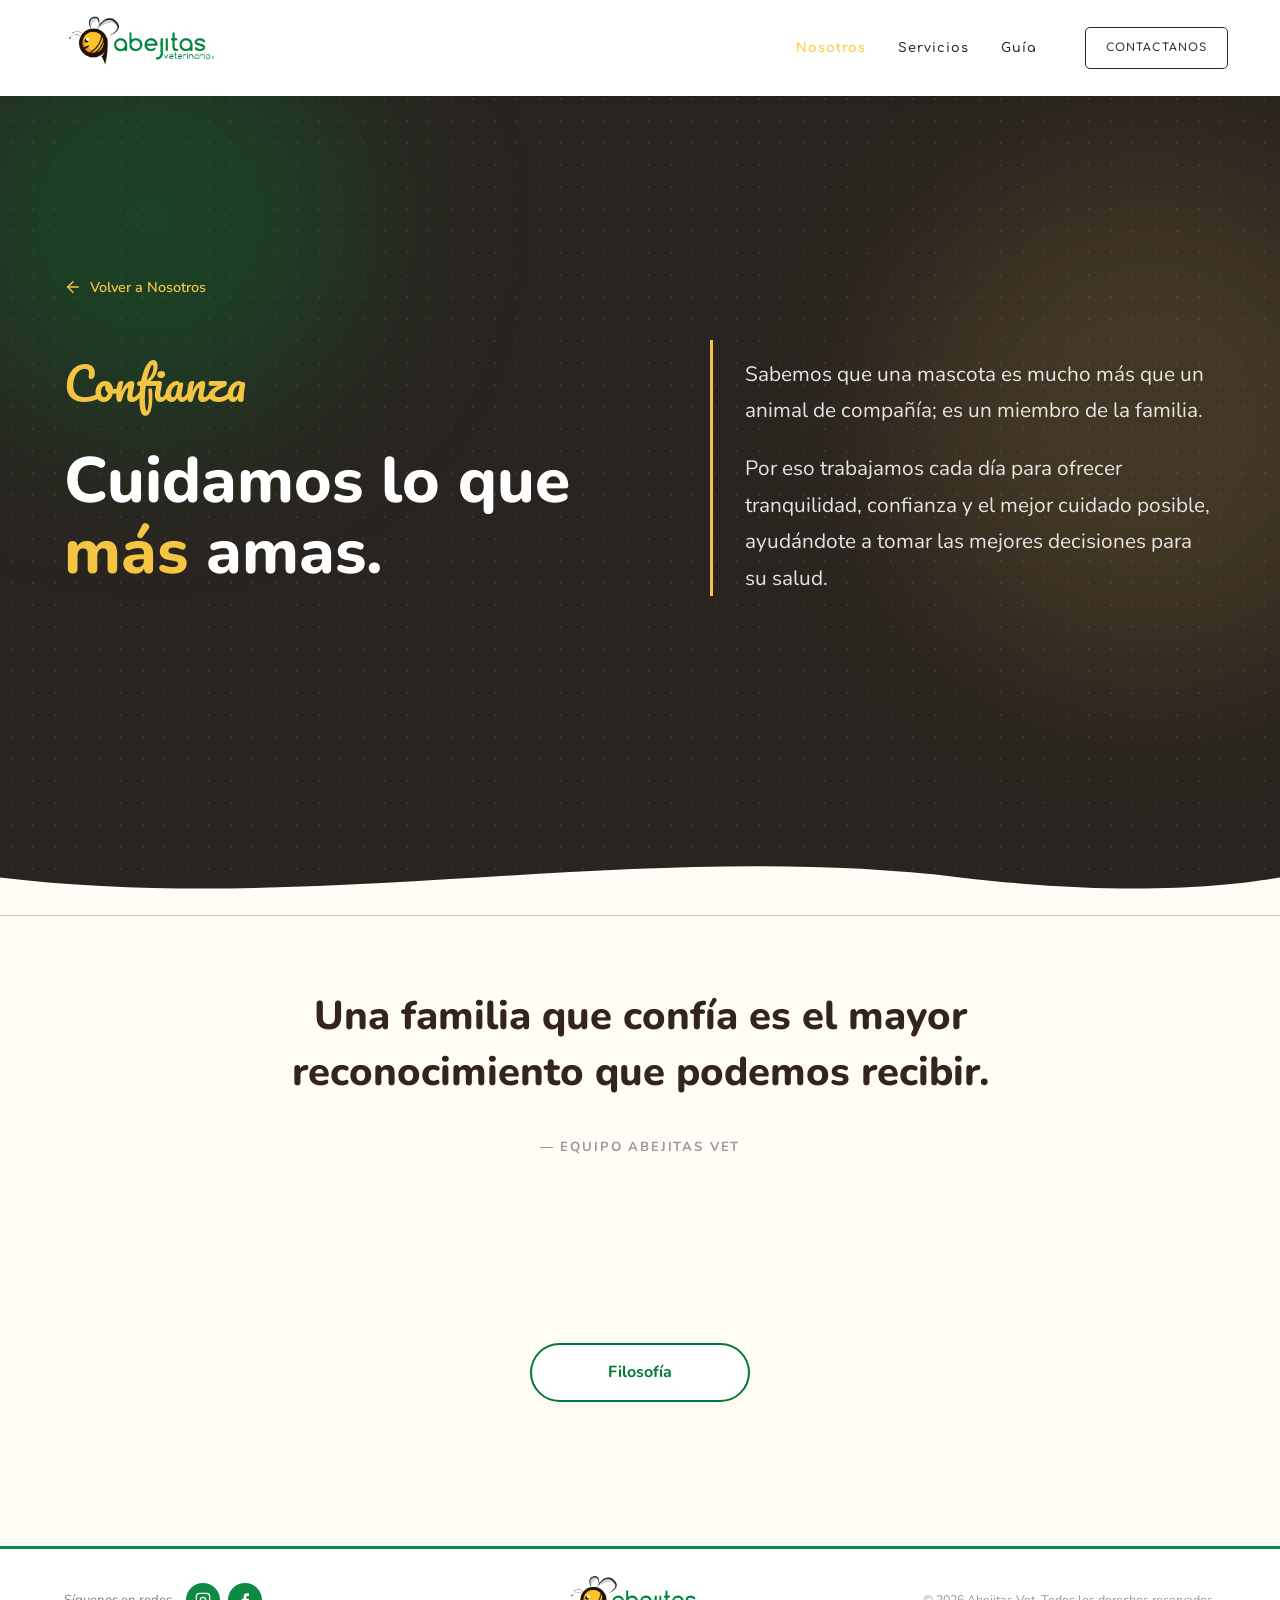
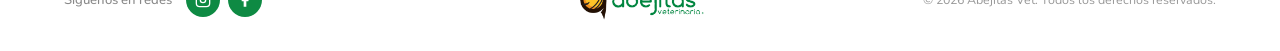
==== commit a1bc0361: "Add files via upload" ====
--- a/confianza.html
+++ b/confianza.html
@@ -23,7 +23,7 @@
 
   <link rel="preconnect" href="https://fonts.googleapis.com">
   <link rel="preconnect" href="https://fonts.gstatic.com" crossorigin>
-  <link href="https://fonts.googleapis.com/css2?family=Comfortaa:wght@300;400;500;600;700&family=Fredoka:wght@400;500;600&family=Nunito:wght@400;600;700;800;900&family=Pacifico&display=swap" rel="stylesheet">
+  <link href="https://fonts.googleapis.com/css2?family=Comfortaa:wght@400;600;700&family=Fredoka:wght@500;600&family=Nunito:wght@400;600;700;800;900&family=Pacifico&display=swap" rel="stylesheet">
   <link rel="stylesheet" href="style.css">
 </head>
 <body class="subpage confianza-page">
--- a/style.css
+++ b/style.css
@@ -1,5183 +1,4299 @@
-/* ===== Variables ===== */
-:root {
-  --green: #007A33;
-  --yellow: #FFC72C;
-  --orange: #E37222;
-  --brown: #332421;
-  --white: #ffffff;
-  --cream: #FFF8EE;
-  --gray-light: #f5f5f5;
-  --gray: #888;
-  --font-main: 'Comfortaa', sans-serif;
-  --font-hero: 'Fredoka', sans-serif;
-  --hero-brown: #4a3f35;
-  --hero-accent: #5f8f4e;
-  --font-script: 'Pacifico', cursive;
-  --shadow: 0 4px 20px rgba(51, 36, 33, 0.12);
-  --radius: 12px;
-  --transition: 0.3s ease;
-}
-
-/* ===== Loading Screen ===== */
-.loader {
-  position: fixed;
-  inset: 0;
-  z-index: 99999;
-  display: flex;
-  align-items: center;
-  justify-content: center;
-  background: #332421;
-  opacity: 1;
-  visibility: visible;
-  transition: opacity 0.5s ease, visibility 0.5s ease;
-}
-
-.loader.is-hidden {
-  opacity: 0;
-  visibility: hidden;
-  pointer-events: none;
-}
-
-.loader__content {
-  display: flex;
-  flex-direction: column;
-  align-items: center;
-  gap: 28px;
-  padding: 24px;
-}
-
-.loader__logo {
-  width: clamp(96px, 18vw, 150px);
-  height: auto;
-}
-
-.loader__bar {
-  position: relative;
-  width: clamp(160px, 40vw, 240px);
-  height: 2px;
-  border-radius: 999px;
-  background: rgba(255, 255, 255, 0.18);
-  overflow: hidden;
-}
-
-.loader__bar-fill {
-  position: absolute;
-  top: 0;
-  left: 0;
-  height: 100%;
-  width: 0%;
-  border-radius: 999px;
-  background: #ffffff;
-  animation: loader-fill 2s ease-in-out forwards;
-}
-
-@keyframes loader-fill {
-  0% { width: 0%; }
-  20% { width: 18%; }
-  45% { width: 42%; }
-  70% { width: 68%; }
-  90% { width: 90%; }
-  100% { width: 100%; }
-}
-
-/* ===== Reset ===== */
-*, *::before, *::after { box-sizing: border-box; margin: 0; padding: 0; }
-
-html { scroll-behavior: smooth; }
-
-body {
-  font-family: var(--font-main);
-  color: var(--brown);
-  line-height: 1.7;
-  overflow-x: hidden;
-}
-
-img { max-width: 100%; display: block; }
-
-a { text-decoration: none; color: inherit; }
-
-ul { list-style: none; }
-
-.container {
-  max-width: 1200px;
-  margin: 0 auto;
-  padding: 0 24px;
-}
-
-.section { padding: 80px 0; }
-
-.text-center { text-align: center; }
-
-/* ===== Typography ===== */
-.script-title {
-  font-family: var(--font-script);
-  font-size: clamp(1.4rem, 3vw, 2rem);
-  margin-bottom: 8px;
-}
-
-.script-title--green { color: var(--green); }
-.script-title--white { color: var(--white); }
-.script-title--orange { color: var(--orange); }
-
-.section-title {
-  font-size: clamp(1.5rem, 3.5vw, 2.2rem);
-  font-weight: 700;
-  margin-bottom: 20px;
-  line-height: 1.3;
-}
-
-.section-title--white { color: var(--white); }
-
-/* ===== Buttons ===== */
-.btn {
-  display: inline-block;
-  padding: 12px 28px;
-  border-radius: 50px;
-  font-family: var(--font-main);
-  font-weight: 600;
-  font-size: 0.95rem;
-  border: none;
-  cursor: pointer;
-  transition: transform var(--transition), box-shadow var(--transition), background var(--transition);
-}
-
-.btn:hover {
-  transform: translateY(-2px);
-  box-shadow: var(--shadow);
-}
-
-.btn--sm { padding: 8px 20px; font-size: 0.85rem; }
-.btn--lg { padding: 16px 36px; font-size: 1rem; }
-.btn--green { background: var(--green); color: var(--white); }
-.btn--green:hover { background: #006628; }
-.btn--yellow { background: var(--yellow); color: var(--brown); }
-.btn--yellow:hover { background: #e6b328; }
-.btn--orange { background: var(--orange); color: var(--white); }
-.btn--orange:hover { background: #c9631c; }
-
-/* ===== Header ===== */
-.header {
-  background: transparent;
-  position: fixed;
-  top: 0;
-  left: 0;
-  right: 0;
-  width: 100%;
-  z-index: 1000;
-  box-shadow: none;
-  transition: background var(--transition), box-shadow var(--transition);
-}
-
-.header.scrolled {
-  background: var(--white);
-  box-shadow: 0 2px 10px rgba(0, 0, 0, 0.06);
-}
-
-.header.scrolled .nav__link {
-  color: var(--brown);
-}
-
-.header.scrolled .hamburger span {
-  background: var(--brown);
-}
-
-.hamburger {
-  display: none;
-  flex-direction: column;
-  gap: 5px;
-  background: none;
-  border: none;
-  cursor: pointer;
-  padding: 4px;
-  margin-left: auto;
-  flex-shrink: 0;
-}
-
-.header__inner {
-  display: flex;
-  align-items: center;
-  justify-content: space-between;
-  max-width: none;
-  padding: 16px clamp(24px, 5vw, 80px);
-  gap: 24px;
-}
-
-.header__logo {
-  display: flex;
-  align-items: flex-start;
-  transform: translateY(-5px);
-}
-
-.header__logo img {
-  height: clamp(48px, 6vw, 64px);
-  width: auto;
-}
-
-.nav {
-  display: flex;
-  align-items: center;
-  gap: clamp(24px, 4vw, 48px);
-  margin-left: auto;
-}
-
-.nav__list {
-  display: flex;
-  align-items: center;
-  gap: clamp(18px, 2.5vw, 36px);
-}
-
-.nav__link {
-  font-weight: 600;
-  font-size: 0.80rem;
-  letter-spacing: 0.08em;
-  text-transform: none;
-  transition: color var(--transition);
-}
-
-.header:not(.scrolled) .nav__link {
-  color: var(--cream);
-}
-
-.header:not(.scrolled) .nav__link:hover,
-.header:not(.scrolled) .nav__link.active {
-  color: var(--yellow);
-}
-
-.header.scrolled .nav__link:hover,
-.header.scrolled .nav__link.active {
-  color: var(--yellow);
-}
-
-.nav__cta {
-  display: none;
-  font-size: 0.68rem;
-  letter-spacing: 0.1em;
-  text-transform: uppercase;
-  padding: 11px 20px;
-  border-radius: 5px;
-}
-
-.btn--nav-outline {
-  background: transparent;
-  border-radius: 5px;
-  transition: background var(--transition), color var(--transition), border-color var(--transition);
-}
-
-.header:not(.scrolled) .btn--nav-outline {
-  color: var(--white);
-  border: 1px solid rgba(255, 255, 255, 0.9);
-}
-
-.header:not(.scrolled) .btn--nav-outline:hover {
-  background: var(--yellow);
-  color: var(--white);
-  border-color: var(--yellow);
-  transform: none;
-  box-shadow: none;
-}
-
-.header.scrolled .btn--nav-outline {
-  color: var(--brown);
-  border: 1px solid var(--brown);
-}
-
-.header.scrolled .btn--nav-outline:hover {
-  background: var(--yellow);
-  color: var(--white);
-  border-color: var(--yellow);
-  transform: none;
-  box-shadow: none;
-}
-
-.hamburger span {
-  display: block;
-  width: 24px;
-  height: 2px;
-  background: var(--cream);
-  transition: var(--transition);
-}
-
-.header:not(.scrolled) .hamburger span {
-  background: var(--cream);
-}
-
-.hamburger.active span:nth-child(1) { transform: rotate(45deg) translate(5px, 5px); }
-.hamburger.active span:nth-child(2) { opacity: 0; }
-.hamburger.active span:nth-child(3) { transform: rotate(-45deg) translate(5px, -5px); }
-
-@media (min-width: 1367px),
-       (min-width: 769px) and (max-width: 1366px) and (orientation: landscape) {
-  .nav-backdrop,
-  .nav__panel,
-  .nav__cta--mobile,
-  .nav__list--mobile {
-    display: none !important;
-  }
-
-  .nav__list--desktop {
-    display: flex;
-  }
-
-  .nav__cta--desktop {
-    display: inline-flex;
-    align-items: center;
-    justify-content: center;
-    white-space: nowrap;
-  }
-
-  .hamburger {
-    display: none !important;
-  }
-
-  .nav {
-    position: static;
-    inset: auto;
-    display: flex;
-    align-items: center;
-    gap: clamp(24px, 4vw, 48px);
-    margin-left: auto;
-    padding: 0;
-    opacity: 1;
-    visibility: visible;
-    pointer-events: auto;
-  }
-
-  .header .header__inner {
-    align-items: center;
-    min-height: 0;
-    padding: 16px clamp(24px, 5vw, 80px);
-  }
-
-  .header__logo {
-    align-items: flex-start;
-    transform: translateY(-5px);
-  }
-
-  .header__logo img {
-    height: clamp(48px, 6vw, 64px);
-    width: auto;
-  }
-}
-
-.social-icons {
-  display: flex;
-  gap: 8px;
-}
-
-.social-icon {
-  width: 32px;
-  height: 32px;
-  border-radius: 50%;
-  display: flex;
-  align-items: center;
-  justify-content: center;
-  color: var(--white);
-  transition: transform var(--transition);
-}
-
-.social-icon:hover { transform: scale(1.1); }
-.social-icon--fb { background: #3b5998; }
-.social-icon--ig { background: #e1306c; }
-.social-icon--wa { background: #25d366; }
-
-/* ===== Hero ===== */
-.hero {
-  position: relative;
-  overflow: hidden;
-  min-height: 100vh;
-  height: 100vh;
-  display: flex;
-  align-items: flex-end;
-  justify-content: flex-start;
-  background-color: var(--brown);
-}
-
-.hero__media {
-  position: absolute;
-  inset: 0;
-  z-index: 0;
-}
-
-.hero__video {
-  width: 100%;
-  height: 100%;
-  object-fit: cover;
-  object-position: center;
-}
-
-.hero__overlay {
-  position: absolute;
-  inset: 0;
-  background: rgba(51, 36, 33, 0.48);
-  pointer-events: none;
-}
-
-@media (prefers-reduced-motion: reduce) {
-  .hero__video {
-    display: none;
-  }
-
-  .hero__overlay {
-    background: rgba(51, 36, 33, 0.72);
-  }
-}
-
-.hero__inner {
-  position: relative;
-  z-index: 2;
-  width: 100%;
-  max-width: none;
-  display: flex;
-  align-items: flex-end;
-  min-height: 100vh;
-  padding: clamp(100px, 14vh, 140px) clamp(24px, 5vw, 80px) clamp(48px, 8vh, 96px);
-}
-
-.hero__content {
-  max-width: min(640px, 100%);
-  color: var(--cream);
-}
-
-.hero__title {
-  font-family: 'Nunito', sans-serif;
-  font-size: clamp(2.6rem, 6.5vw, 5rem);
-  font-weight: 800;
-  line-height: 1.04;
-  margin-bottom: clamp(20px, 3vh, 32px);
-  letter-spacing: -0.02em;
-}
-
-.hero__title-line {
-  display: block;
-  color: var(--cream);
-  opacity: 0;
-  animation: heroFadeUp 0.65s ease forwards;
-}
-
-.hero__title-line:nth-child(1) { animation-delay: 0.1s; }
-
-.hero__title-line--accent {
-  display: inline-block;
-  position: relative;
-  color: var(--hero-accent);
-  font-size: 0.9em;
-  animation-delay: 0.25s;
-  margin-top: 2px;
-  margin-bottom: 24px;
-}
-
-.hero__underline {
-  position: absolute;
-  left: -4px;
-  right: -8px;
-  top: calc(100% + 8px);
-  width: calc(100% + 12px);
-  height: 13px;
-  color: var(--hero-accent);
-}
-
-.hero__text {
-  font-family: var(--font-main);
-  font-size: clamp(0.78rem, 1.15vw, 0.9rem);
-  font-weight: 400;
-  line-height: 1.6;
-  margin-bottom: clamp(22px, 3.5vh, 32px);
-  max-width: 480px;
-  color: rgba(255, 248, 238, 0.9);
-  text-align: left;
-  opacity: 0;
-  animation: heroFadeUp 0.65s ease 0.45s forwards;
-}
-
-.hero__actions {
-  display: flex;
-  flex-wrap: wrap;
-  align-items: center;
-  gap: 12px;
-  opacity: 0;
-  animation: heroFadeUp 0.65s ease 0.65s forwards;
-}
-
-.btn--hero-primary,
-.btn--hero-outline {
-  border-radius: 5px;
-  padding: 11px 20px;
-  font-size: 0.6rem;
-  font-weight: 700;
-  letter-spacing: 0.08em;
-  text-transform: uppercase;
-  min-width: 0;
-}
-
-.btn--hero-primary {
-  background: var(--yellow);
-  color: var(--brown);
-  border: 1px solid var(--yellow);
-}
-
-.btn--hero-primary:hover {
-  background: #e6b328;
-  border-color: #e6b328;
-  color: var(--brown);
-}
-
-.btn--hero-outline {
-  background: transparent;
-  color: var(--cream);
-  border: 2px solid var(--green);
-}
-
-.btn--hero-outline:hover {
-  background: var(--green);
-  color: var(--white);
-  box-shadow: none;
-}
-
-.wave-divider {
-  position: relative;
-  width: 100%;
-  line-height: 0;
-}
-
-.wave-divider svg {
-  width: 100%;
-  height: 60px;
-  display: block;
-}
-
-.wave-divider--white { margin-top: -1px; }
-
-/* ===== About ===== */
-.about {
-  position: relative;
-  overflow: hidden;
-  padding: 80px 0;
-  background: #FFFDF5;
-  font-family: 'Nunito', sans-serif;
-  color: #2D2D2D;
-}
-
-.about__paw-deco {
-  position: absolute;
-  top: 24px;
-  right: 24px;
-  width: min(180px, 28vw);
-  height: min(180px, 28vw);
-  pointer-events: none;
-  z-index: 0;
-}
-
-.about__inner {
-  position: relative;
-  z-index: 1;
-  display: grid;
-  grid-template-columns: 1fr 1fr;
-  gap: 48px;
-  align-items: center;
-}
-
-.about__label {
-  display: block;
-  font-family: var(--font-script);
-  font-size: clamp(1.5rem, 3vw, 2rem);
-  font-weight: 400;
-  letter-spacing: 0;
-  text-transform: none;
-  color: #4CAF50;
-  margin-bottom: 12px;
-}
-
-.about__title {
-  display: flex;
-  flex-direction: column;
-  align-items: flex-start;
-  gap: 4px;
-  font-size: clamp(1.65rem, 4vw, 2.5rem);
-  font-weight: 700;
-  line-height: 1.25;
-  margin-bottom: clamp(16px, 2.5vw, 20px);
-  color: #2D2D2D;
-}
-
-.about__title-main {
-  font-family: 'Nunito', sans-serif;
-  font-weight: 800;
-  color: #2D2D2D;
-}
-
-.about__title-accent {
-  font-family: var(--font-script);
-  font-weight: 400;
-  font-style: italic;
-  color: var(--green);
-  line-height: 1.35;
-}
-
-.about__title-underline {
-  position: relative;
-  display: inline-block;
-}
-
-.about__title-underline-svg {
-  position: absolute;
-  left: -2px;
-  right: -4px;
-  top: calc(100% - 2px);
-  width: calc(100% + 6px);
-  height: 14px;
-  color: var(--green);
-  pointer-events: none;
-}
-
-.about__body {
-  display: flex;
-  flex-direction: column;
-  gap: clamp(12px, 2vw, 18px);
-  margin-bottom: clamp(22px, 3vw, 28px);
-  max-width: 520px;
-}
-
-.about__text {
-  font-size: clamp(0.88rem, 2.1vw, 1rem);
-  font-weight: 400;
-  line-height: 1.75;
-  margin-bottom: 0;
-  max-width: 100%;
-  color: #2D2D2D;
-}
-
-.about__actions {
-  display: flex;
-  flex-wrap: wrap;
-  gap: 14px;
-}
-
-.about__btn {
-  display: inline-block;
-  padding: 14px 28px;
-  border-radius: 50px;
-  font-family: 'Nunito', sans-serif;
-  font-size: 0.95rem;
-  font-weight: 700;
-  text-align: center;
-  transition: transform var(--transition), background var(--transition), color var(--transition), border-color var(--transition);
-}
-
-.about__btn:hover {
-  transform: scale(1.05);
-}
-
-.about__btn--primary {
-  background: #F6C84A;
-  color: #2D2D2D;
-}
-
-.about__btn--primary:hover {
-  background: #e6b840;
-}
-
-.about__btn--outline {
-  background: transparent;
-  color: #4CAF50;
-  border: 2px solid #4CAF50;
-}
-
-.about__btn--outline:hover {
-  background: #4CAF50;
-  color: #fff;
-}
-
-.about__cards {
-  display: grid;
-  grid-template-columns: 1fr 1fr;
-  gap: 18px;
-  align-self: center;
-}
-
-.about__card {
-  display: flex;
-  flex-direction: column;
-  background: #fff;
-  border-radius: 20px;
-  overflow: hidden;
-  box-shadow: 0 6px 24px rgba(0, 0, 0, 0.07);
-  transition: transform var(--transition), box-shadow var(--transition);
-}
-
-.about__card.fade-up.visible:hover,
-.about__card:hover {
-  transform: translateY(-4px);
-  box-shadow: 0 12px 32px rgba(0, 0, 0, 0.1);
-}
-
-.about__card-content {
-  display: flex;
-  align-items: center;
-  gap: 14px;
-  padding: 20px 18px 16px;
-}
-
-.about__card-icon {
-  width: 44px;
-  height: 44px;
-  border-radius: 50%;
-  background: rgba(168, 198, 134, 0.35);
-  color: #2D5A3D;
-  display: flex;
-  align-items: center;
-  justify-content: center;
-  flex-shrink: 0;
-}
-
-.about__card-icon svg {
-  width: 22px;
-  height: 22px;
-}
-
-.about__card-text {
-  flex: 1;
-  min-width: 0;
-}
-
-.about__card-title {
-  font-size: 0.95rem;
-  font-weight: 800;
-  color: #2D2D2D;
-  line-height: 1.3;
-  margin-bottom: 6px;
-}
-
-.about__card-desc {
-  font-size: 0.8rem;
-  font-weight: 400;
-  color: #666;
-  line-height: 1.5;
-}
-
-.about__card-image {
-  margin-top: auto;
-  height: 130px;
-  overflow: hidden;
-}
-
-.about__card-image img {
-  width: 100%;
-  height: 100%;
-  object-fit: cover;
-  object-position: center;
-}
-
-/* ===== Services ===== */
-.services {
-  background: var(--green);
-  position: relative;
-  padding: 100px 0 90px;
-  overflow: hidden;
-}
-
-.services__deco {
-  position: absolute;
-  inset: 0;
-  pointer-events: none;
-  z-index: 0;
-}
-
-.services__deco svg {
-  position: absolute;
-  opacity: 0.22;
-}
-
-.services__deco-leaf {
-  top: 8%;
-  left: 3%;
-  width: 70px;
-  height: 70px;
-}
-
-.services__deco-heart--1 {
-  top: 12%;
-  left: 18%;
-  width: 28px;
-  height: 28px;
-}
-
-.services__deco-paw {
-  top: 45%;
-  right: 6%;
-  width: 48px;
-  height: 48px;
-}
-
-.services__deco-heart--2 {
-  bottom: 18%;
-  right: 10%;
-  width: 40px;
-  height: 40px;
-}
-
-.services__container {
-  position: relative;
-  z-index: 1;
-}
-
-.services__header {
-  text-align: center;
-  margin-bottom: 48px;
-}
-
-.services__eyebrow {
-  font-family: var(--font-script);
-  font-size: clamp(1.5rem, 3vw, 2rem);
-  color: #A8C686;
-  margin-bottom: 12px;
-}
-
-.services__title {
-  font-family: 'Nunito', sans-serif;
-  font-size: clamp(1.75rem, 4vw, 2.5rem);
-  font-weight: 700;
-  color: var(--white);
-  line-height: 1.2;
-}
-
-.services__grid {
-  display: grid;
-  grid-template-columns: repeat(5, 1fr);
-  gap: 22px;
-}
-
-.service-card {
-  position: relative;
-  display: flex;
-  flex-direction: column;
-  border-radius: 24px;
-  overflow: hidden;
-  background: #fff;
-  box-shadow: 0 10px 32px rgba(0, 0, 0, 0.14);
-  transition: transform 0.45s ease, box-shadow 0.45s ease;
-}
-
-.service-card:hover {
-  transform: translateY(-10px);
-  box-shadow: 0 18px 40px rgba(0, 0, 0, 0.18);
-}
-
-.service-card__photo {
-  height: 210px;
-  overflow: hidden;
-}
-
-.service-card__photo img {
-  width: 100%;
-  height: 100%;
-  object-fit: cover;
-  transition: transform 0.5s ease;
-}
-
-.service-card:hover .service-card__photo img {
-  transform: scale(1.05);
-}
-
-.service-card__icon-wrap {
-  width: 52px;
-  height: 52px;
-  border-radius: 50%;
-  display: flex;
-  align-items: center;
-  justify-content: center;
-  margin: -8px auto 0;
-  position: relative;
-  z-index: 2;
-  border: 4px solid #fff;
-  box-shadow: 0 4px 12px rgba(0, 0, 0, 0.1);
-}
-
-.service-card__icon-wrap svg {
-  width: 24px;
-  height: 24px;
-}
-
-.service-card__icon-wrap--yellow {
-  background: #F4C542;
-  color: #3E2723;
-}
-
-.service-card__icon-wrap--sage {
-  background: #A8C686;
-  color: #fff;
-}
-
-.service-card__icon-wrap--peach {
-  background: #E8A87C;
-  color: #fff;
-}
-
-.service-card__icon-wrap--brown {
-  background: #3E2723;
-  color: #fff;
-}
-
-.service-card__body {
-  padding: 48px 18px 24px;
-  margin-top: -44px;
-  text-align: center;
-  flex: 1;
-  position: relative;
-  z-index: 1;
-}
-
-.service-card--consulta .service-card__body { background: #FFF8E7; }
-.service-card--controles .service-card__body { background: #F0F7ED; }
-.service-card--bano .service-card__body { background: #FBF0E8; }
-.service-card--grooming .service-card__photo img {
-  object-position: center 25%;
-}
-
-.service-card--grooming .service-card__body { background: #EFE6D3; }
-.service-card--cirugia .service-card__body { background: #FFF8E7; }
-
-.service-card__body h3 {
-  font-family: 'Nunito', sans-serif;
-  font-size: 1.05rem;
-  font-weight: 700;
-  color: #3E2723;
-  margin-bottom: 8px;
-}
-
-.service-card__body p {
-  font-family: 'Nunito', sans-serif;
-  font-size: 0.82rem;
-  font-weight: 400;
-  line-height: 1.55;
-  color: #5a5248;
-}
-
-.wave-divider--top,
-.wave-divider--bottom {
-  position: absolute;
-  left: 0;
-  right: 0;
-}
-
-.wave-divider--top { top: 0; }
-.wave-divider--bottom { bottom: 0; }
-
-.services-highlight {
-  background: var(--white);
-}
-
-.services-highlight__intro {
-  max-width: 560px;
-  margin: 0 auto;
-  color: #666;
-  font-size: 0.95rem;
-  line-height: 1.7;
-}
-
-.services-highlight__grid {
-  display: grid;
-  grid-template-columns: 1fr auto 1fr;
-  gap: clamp(24px, 4vw, 56px);
-  align-items: stretch;
-  margin-top: 48px;
-}
-
-.services-highlight__col {
-  display: flex;
-  flex-direction: column;
-  justify-content: center;
-  gap: 36px;
-}
-
-.services-highlight__col--left {
-  align-items: flex-end;
-}
-
-.services-highlight__col--right {
-  align-items: flex-start;
-}
-
-.service-highlight-item {
-  display: flex;
-  gap: 16px;
-  align-items: flex-start;
-  max-width: 280px;
-}
-
-.services-highlight__col--left .service-highlight-item {
-  flex-direction: row-reverse;
-}
-
-.service-highlight-item__text h3 {
-  font-family: 'Nunito', sans-serif;
-  font-size: 1.05rem;
-  font-weight: 700;
-  color: var(--brown);
-  margin-bottom: 6px;
-}
-
-.services-highlight__col--left .service-highlight-item__text {
-  text-align: right;
-}
-
-.services-highlight__col--right .service-highlight-item__text {
-  text-align: left;
-}
-
-.service-highlight-item__text p {
-  font-family: 'Nunito', sans-serif;
-  font-size: 0.85rem;
-  line-height: 1.55;
-  color: #666;
-}
-
-.service-highlight-item__icon {
-  width: 52px;
-  height: 52px;
-  border-radius: 50%;
-  display: flex;
-  align-items: center;
-  justify-content: center;
-  flex-shrink: 0;
-  border: 4px solid #fff;
-  box-shadow: 0 4px 12px rgba(0, 0, 0, 0.1);
-}
-
-.service-highlight-item__icon svg {
-  width: 24px;
-  height: 24px;
-}
-
-.service-highlight-item__icon--yellow {
-  background: #F4C542;
-  color: #3E2723;
-}
-
-.service-highlight-item__icon--sage {
-  background: #A8C686;
-  color: #fff;
-}
-
-.service-highlight-item__icon--peach {
-  background: #E8A87C;
-  color: #fff;
-}
-
-.service-highlight-item__icon--brown {
-  background: #3E2723;
-  color: #fff;
-}
-
-.services-highlight__center {
-  display: flex;
-  align-items: center;
-  justify-content: center;
-  min-width: 340px;
-  max-width: 540px;
-  flex-shrink: 0;
-}
-
-.services-highlight__center img {
-  width: 100%;
-  max-height: 500px;
-  height: auto;
-  object-fit: contain;
-  object-position: center;
-  display: block;
-}
-
-.services-highlight--catalog .services-highlight__header {
-  margin-bottom: clamp(8px, 2vw, 16px);
-}
-
-.services-highlight--catalog .services-highlight__intro--mini {
-  max-width: 480px;
-  margin: 10px auto 0;
-  font-size: clamp(0.82rem, 1.9vw, 0.92rem);
-  line-height: 1.6;
-  color: #666;
-}
-
-.services-highlight--catalog .services-highlight__layout {
-  display: grid;
-  grid-template-columns: auto auto auto;
-  align-items: center;
-  justify-content: center;
-  gap: clamp(6px, 1vw, 14px);
-  max-width: 960px;
-  margin: 48px auto 0;
-}
-
-.services-highlight--catalog .services-highlight__col {
-  display: flex;
-  flex-direction: column;
-  gap: clamp(22px, 2.8vw, 34px);
-}
-
-.services-highlight--catalog .services-highlight__col--left {
-  align-items: flex-end;
-}
-
-.services-highlight--catalog .services-highlight__col--right {
-  align-items: flex-start;
-}
-
-.services-highlight--catalog .services-highlight__center {
-  position: static;
-  transform: none;
-  width: min(340px, 34vw);
-  min-width: 220px;
-  max-width: 400px;
-  flex-shrink: 0;
-  z-index: 1;
-  pointer-events: none;
-  padding: 0 clamp(4px, 1vw, 8px);
-}
-
-.services-highlight--catalog .services-highlight__center img {
-  max-height: 460px;
-  width: 100%;
-  object-fit: contain;
-}
-
-.services-highlight--catalog .service-highlight-item {
-  --service-text-width: 210px;
-  --service-photo-size: 80px;
-  --service-connector-width: clamp(36px, 4vw, 52px);
-  display: flex;
-  align-items: center;
-  gap: 0;
-  width: auto;
-  max-width: calc(var(--service-text-width) + var(--service-connector-width) + var(--service-photo-size) + 8px);
-}
-
-.services-highlight--catalog .service-highlight-item--left {
-  flex-direction: row;
-}
-
-.services-highlight--catalog .service-highlight-item--right {
-  flex-direction: row;
-}
-
-.services-highlight--catalog .service-highlight-item--left .service-highlight-item__text {
-  text-align: right;
-  padding-right: 8px;
-}
-
-.services-highlight--catalog .service-highlight-item--right .service-highlight-item__text {
-  text-align: left;
-  padding-left: 8px;
-}
-
-.service-highlight-item__media {
-  display: flex;
-  align-items: center;
-  flex-shrink: 0;
-}
-
-.service-highlight-item--left .service-highlight-item__media {
-  flex-direction: row-reverse;
-}
-
-.service-highlight-item--right .service-highlight-item__media {
-  flex-direction: row;
-}
-
-.service-highlight-item__photo {
-  width: var(--service-photo-size);
-  height: var(--service-photo-size);
-  border-radius: 50%;
-  overflow: hidden;
-  flex-shrink: 0;
-  border: 4px solid #fff;
-  box-shadow: 0 4px 16px rgba(0, 0, 0, 0.12);
-  background: #f5f5f5;
-  position: relative;
-  z-index: 2;
-}
-
-.service-highlight-item__photo img {
-  width: 100%;
-  height: 100%;
-  object-fit: cover;
-  object-position: center;
-  display: block;
-}
-
-.service-highlight-item__connector {
-  display: block;
-  flex-shrink: 0;
-  width: var(--service-connector-width);
-  height: 24px;
-  border-bottom: 2px dashed #c8c8c8;
-}
-
-.service-highlight-item--left .service-highlight-item__connector {
-  border-right: 2px dashed #c8c8c8;
-  border-bottom-right-radius: 100%;
-}
-
-.service-highlight-item--right .service-highlight-item__connector {
-  border-left: 2px dashed #c8c8c8;
-  border-bottom-left-radius: 100%;
-}
-
-.services-highlight--catalog .services-highlight__col--left .service-highlight-item:nth-child(1) .service-highlight-item__connector,
-.services-highlight--catalog .services-highlight__col--right .service-highlight-item:nth-child(1) .service-highlight-item__connector {
-  transform: translateY(-8px);
-}
-
-.services-highlight--catalog .services-highlight__col--left .service-highlight-item:nth-child(2) .service-highlight-item__connector,
-.services-highlight--catalog .services-highlight__col--right .service-highlight-item:nth-child(2) .service-highlight-item__connector {
-  transform: translateY(-4px);
-}
-
-.services-highlight--catalog .services-highlight__col--left .service-highlight-item:nth-child(4) .service-highlight-item__connector,
-.services-highlight--catalog .services-highlight__col--right .service-highlight-item:nth-child(4) .service-highlight-item__connector {
-  transform: translateY(4px);
-}
-
-.services-highlight--catalog .services-highlight__col--left .service-highlight-item:nth-child(5) .service-highlight-item__connector,
-.services-highlight--catalog .services-highlight__col--right .service-highlight-item:nth-child(5) .service-highlight-item__connector {
-  transform: translateY(8px);
-}
-
-.services-highlight--catalog .service-highlight-item__text {
-  width: var(--service-text-width);
-  min-width: 0;
-  max-width: var(--service-text-width);
-  flex-shrink: 1;
-}
-
-.services-highlight--catalog .service-highlight-item__text h3 {
-  font-size: clamp(0.92rem, 1.7vw, 1.02rem);
-  line-height: 1.3;
-  margin: 0 0 6px;
-  color: #1a5c45;
-  font-weight: 800;
-}
-
-.services-highlight--catalog .service-highlight-item__text p {
-  font-size: clamp(0.76rem, 1.6vw, 0.84rem);
-  line-height: 1.55;
-  margin: 0;
-  color: #6b6b6b;
-}
-
-/* ===== Guide ===== */
-.guide { background: var(--cream); }
-
-.guide__card {
-  display: grid;
-  grid-template-columns: 1fr 1.2fr;
-  gap: 50px;
-  align-items: stretch;
-  background: var(--white);
-  border-radius: 24px;
-  overflow: hidden;
-  box-shadow: var(--shadow);
-}
-
-.guide__image {
-  overflow: hidden;
-  background: #f8f4ee;
-}
-
-.guide__image img {
-  width: 100%;
-  height: 100%;
-  object-fit: cover;
-  object-position: center;
-  display: block;
-}
-
-.guide__content { padding: 40px 40px 40px 0; }
-
-.guide__desc {
-  color: #555;
-  margin-bottom: 20px;
-}
-
-.guide__features {
-  margin-bottom: 24px;
-}
-
-.guide__features li {
-  padding: 6px 0;
-  font-size: 0.95rem;
-  color: var(--green);
-  font-weight: 600;
-}
-
-.guide__pricing {
-  display: flex;
-  align-items: baseline;
-  gap: 12px;
-  margin-bottom: 24px;
-}
-
-.guide__price {
-  font-size: 2rem;
-  font-weight: 700;
-  color: var(--orange);
-}
-
-.guide__price-old {
-  font-size: 1.1rem;
-  color: var(--gray);
-  text-decoration: line-through;
-}
-
-/* ===== CTA Banner ===== */
-.cta-banner {
-  background: var(--orange);
-  position: relative;
-  padding: 100px 0 80px;
-  overflow: hidden;
-}
-
-.wave-divider--top-orange {
-  position: absolute;
-  top: 0;
-  left: 0;
-  right: 0;
-}
-
-.cta-banner__inner {
-  display: grid;
-  grid-template-columns: 1fr 1fr;
-  gap: 40px;
-  align-items: center;
-}
-
-.cta-banner__content {
-  color: var(--white);
-}
-
-.cta-banner__content p {
-  margin-bottom: 24px;
-  opacity: 0.95;
-}
-
-.cta-banner__photos {
-  position: relative;
-  height: 320px;
-}
-
-.polaroid {
-  position: absolute;
-  border-radius: 12px;
-  box-shadow: 0 10px 30px rgba(0,0,0,0.2);
-  border: 4px solid var(--white);
-  object-fit: cover;
-}
-
-.polaroid--1 {
-  width: 180px;
-  height: 220px;
-  top: 20px;
-  left: 10%;
-  transform: rotate(-8deg);
-}
-
-.polaroid--2 {
-  width: 180px;
-  height: 220px;
-  top: 0;
-  left: 40%;
-  transform: rotate(5deg);
-  z-index: 2;
-}
-
-.polaroid--3 {
-  width: 180px;
-  height: 220px;
-  top: 30px;
-  right: 5%;
-  transform: rotate(-3deg);
-}
-
-/* ===== Gallery ===== */
-.gallery { background: var(--white); }
-
-.gallery__grid {
-  display: grid;
-  grid-template-columns: repeat(3, 1fr);
-  gap: 16px;
-  margin-top: 40px;
-}
-
-.gallery__item {
-  border-radius: var(--radius);
-  overflow: hidden;
-  cursor: pointer;
-}
-
-.gallery__item img {
-  width: 100%;
-  height: 100%;
-  object-fit: cover;
-  transition: transform 0.5s ease;
-}
-
-.gallery__item:hover img { transform: scale(1.08); }
-
-.gallery__item--tall { grid-row: span 2; }
-.gallery__item--wide { grid-column: span 2; }
-
-/* ===== Testimonial ===== */
-.testimonial {
-  position: relative;
-  background: var(--green);
-  padding: 100px 0 90px;
-  overflow: hidden;
-}
-
-.testimonial__deco {
-  position: absolute;
-  inset: 0;
-  pointer-events: none;
-  z-index: 0;
-}
-
-.testimonial__deco svg {
-  position: absolute;
-  opacity: 0.12;
-}
-
-.testimonial__deco-paw--1 {
-  top: 14%;
-  left: 4%;
-  width: 72px;
-  height: 72px;
-}
-
-.testimonial__deco-paw--2 {
-  bottom: 12%;
-  right: 5%;
-  width: 64px;
-  height: 64px;
-}
-
-.testimonial__deco-heart {
-  bottom: 18%;
-  left: 8%;
-  width: 40px;
-  height: 40px;
-}
-
-.testimonial__deco-heart--2 {
-  top: 20%;
-  right: 3%;
-  bottom: auto;
-  left: auto;
-  width: 52px;
-  height: 52px;
-}
-
-.testimonial__deco-scribble {
-  top: 28%;
-  left: 42%;
-  width: 90px;
-  height: 28px;
-  opacity: 0.1;
-}
-
-.testimonial__container {
-  position: relative;
-  z-index: 1;
-}
-
-.testimonial__header {
-  text-align: center;
-  max-width: 720px;
-  margin: 0 auto 48px;
-}
-
-.testimonial__label {
-  display: block;
-  font-family: var(--font-script);
-  font-weight: 400;
-  font-size: 1.6rem;
-  letter-spacing: 0.10em;
-  color: #F6C84A;
-  margin-bottom: 14px;
-}
-
-.testimonial__title {
-  font-family: 'Nunito', sans-serif;
-  font-size: clamp(2rem, 4vw, 2.5rem);
-  font-weight: 800;
-  color: #fff;
-  line-height: 1.2;
-  margin-bottom: 16px;
-}
-
-.testimonial__subtitle {
-  font-family: 'Nunito', sans-serif;
-  font-size: 1.125rem;
-  font-weight: 400;
-  color: rgba(255, 255, 255, 0.85);
-  line-height: 1.6;
-}
-
-.testimonial__grid {
-  display: grid;
-  grid-template-columns: repeat(3, 1fr);
-  gap: 28px;
-  align-items: start;
-}
-
-.testimonial__card {
-  position: relative;
-  background: #fff;
-  border: 1px solid #E5E5E5;
-  border-radius: 2rem;
-  padding: 32px;
-  box-shadow: 0 4px 16px rgba(0, 0, 0, 0.06);
-  transition: transform var(--transition), box-shadow var(--transition), opacity 0.6s ease;
-  cursor: default;
-}
-
-.testimonial__card--center {
-  margin-top: -16px;
-}
-
-.testimonial__card.fade-up.visible:hover,
-.testimonial__card:hover {
-  transform: translateY(-6px);
-  box-shadow: var(--shadow);
-}
-
-.testimonial__quote-badge {
-  position: absolute;
-  top: -20px;
-  left: 28px;
-  width: 48px;
-  height: 48px;
-  border-radius: 50%;
-  background: #F6C84A;
-  border: 4px solid var(--green);
-  display: flex;
-  align-items: center;
-  justify-content: center;
-  font-family: Georgia, serif;
-  font-size: 1.5rem;
-  font-weight: 700;
-  color: var(--green);
-  line-height: 1;
-}
-
-.testimonial__stars {
-  color: #F6C84A;
-  font-size: 0.95rem;
-  letter-spacing: 2px;
-  margin-bottom: 16px;
-  margin-top: 8px;
-}
-
-.testimonial__card blockquote {
-  font-family: 'Nunito', sans-serif;
-  font-size: 1rem;
-  font-weight: 400;
-  font-style: normal;
-  color: rgba(45, 45, 45, 0.85);
-  line-height: 1.6;
-  margin: 0 0 20px;
-}
-
-.testimonial__divider {
-  border: none;
-  border-top: 1px solid #E5E5E5;
-  margin: 0 0 20px;
-}
-
-.testimonial__author {
-  display: flex;
-  align-items: center;
-  gap: 14px;
-}
-
-.testimonial__avatar {
-  width: 48px;
-  height: 48px;
-  border-radius: 50%;
-  background: #B8E0BE;
-  border: 1px solid rgba(0, 122, 51, 0.35);
-  display: flex;
-  align-items: center;
-  justify-content: center;
-  font-family: 'Nunito', sans-serif;
-  font-size: 0.85rem;
-  font-weight: 700;
-  color: var(--black);
-  flex-shrink: 0;
-}
-
-.testimonial__author-info {
-  display: flex;
-  flex-direction: column;
-  gap: 4px;
-}
-
-.testimonial__author-info strong {
-  font-family: 'Nunito', sans-serif;
-  font-size: 0.95rem;
-  font-weight: 700;
-  color: var(--black);
-}
-
-/* ===== Site Footer Bar ===== */
-.site-bar {
-  background: #fff;
-  border-top: 3px solid #0E8A43;
-  padding: 22px 0;
-  font-family: 'Nunito', sans-serif;
-}
-
-.site-bar__inner {
-  display: grid;
-  grid-template-columns: 1fr auto 1fr;
-  align-items: center;
-  gap: 24px;
-}
-
-.site-bar__social {
-  display: flex;
-  align-items: center;
-  gap: 14px;
-  justify-self: start;
-}
-
-.site-bar__label {
-  font-size: 0.82rem;
-  color: #888;
-  font-weight: 500;
-}
-
-.site-bar__icons {
-  display: flex;
-  gap: 8px;
-}
-
-.site-bar__icon {
-  width: 34px;
-  height: 34px;
-  border-radius: 50%;
-  background: #0E8A43;
-  color: #fff;
-  display: flex;
-  align-items: center;
-  justify-content: center;
-  transition: transform var(--transition), background var(--transition);
-}
-
-.site-bar__icon:hover {
-  transform: scale(1.08);
-  background: #0c7a3b;
-}
-
-.site-bar__logo {
-  justify-self: center;
-  display: block;
-}
-
-.site-bar__logo img {
-  height: 58px;
-  width: auto;
-  display: block;
-}
-
-.site-bar__copy {
-  justify-self: end;
-  font-size: 0.78rem;
-  color: #999;
-  text-align: right;
-  line-height: 1.4;
-}
-
-/* ===== Reach Out / WhatsApp ===== */
-.reach-out {
-  --reach-green: #0E8A43;
-  --reach-cream: #F7F4EE;
-  --reach-brown: #2E1F1A;
-  --reach-yellow: #E8C547;
-  position: relative;
-  background: var(--reach-cream);
-  padding: 88px 0 0;
-  font-family: 'Nunito', sans-serif;
-  overflow: hidden;
-}
-
-.reach-out__deco {
-  position: absolute;
-  pointer-events: none;
-}
-
-.reach-out__deco--paw {
-  top: 48px;
-  right: 4%;
-  width: 140px;
-  height: 140px;
-}
-
-.reach-out__hero {
-  display: grid;
-  grid-template-columns: 1fr 1fr;
-  gap: 56px;
-  align-items: center;
-  padding-bottom: 80px;
-}
-
-.reach-out__script {
-  font-family: var(--font-script);
-  font-size: clamp(1.2rem, 2.2vw, 1.55rem);
-  color: var(--reach-green);
-  margin-bottom: 18px;
-}
-
-.reach-out__title {
-  font-family: var(--font-hero);
-  font-size: clamp(2rem, 4vw, 2.85rem);
-  font-weight: 500;
-  color: var(--hero-brown);
-  line-height: 1.12;
-  margin-bottom: 22px;
-  display: flex;
-  align-items: flex-start;
-  gap: 10px;
-  flex-wrap: wrap;
-}
-
-.reach-out__heart {
-  width: 28px;
-  height: 28px;
-  color: var(--reach-green);
-  flex-shrink: 0;
-  margin-top: 8px;
-}
-
-.reach-out__lead {
-  font-size: 1.02rem;
-  line-height: 1.75;
-  color: #5e534c;
-  max-width: 480px;
-  margin-bottom: 32px;
-}
-
-.reach-out__benefits {
-  list-style: none;
-  display: flex;
-  flex-direction: column;
-  gap: 18px;
-}
-
-.reach-out__benefits li {
-  display: flex;
-  align-items: center;
-  gap: 14px;
-  font-size: 0.95rem;
-  font-weight: 600;
-  color: var(--reach-brown);
-}
-
-.reach-out__benefit-icon {
-  width: auto;
-  height: auto;
-  background: none;
-  border-radius: 0;
-  color: var(--reach-green);
-  display: flex;
-  align-items: center;
-  justify-content: center;
-  flex-shrink: 0;
-}
-
-.reach-out__benefit-icon svg {
-  width: 24px;
-  height: 24px;
-}
-
-.reach-out__card {
-  background: #fff;
-  border-radius: 28px;
-  padding: 44px 40px;
-  box-shadow: 0 8px 40px rgba(46, 31, 26, 0.07);
-  text-align: center;
-  border: 1px solid rgba(46, 31, 26, 0.04);
-}
-
-.reach-out__card-icon {
-  width: 64px;
-  height: 64px;
-  margin: 0 auto 20px;
-  color: var(--reach-green);
-}
-
-.reach-out__card-icon svg {
-  width: 100%;
-  height: 100%;
-}
-
-.reach-out__card-title {
-  font-family: 'Nunito', sans-serif;
-  font-size: 1.65rem;
-  font-weight: 800;
-  color: var(--reach-brown);
-  margin-bottom: 10px;
-}
-
-.reach-out__card-sub {
-  font-size: 0.92rem;
-  color: #7a7068;
-  line-height: 1.6;
-  margin-bottom: 28px;
-  max-width: 320px;
-  margin-left: auto;
-  margin-right: auto;
-}
-
-.reach-out__btn {
-  display: inline-flex;
-  align-items: center;
-  justify-content: center;
-  gap: 10px;
-  width: 100%;
-  max-width: 360px;
-  padding: 16px 28px;
-  border-radius: 50px;
-  background: var(--reach-green);
-  color: #fff;
-  font-family: 'Nunito', sans-serif;
-  font-size: 0.95rem;
-  font-weight: 700;
-  text-decoration: none;
-  transition: transform var(--transition), box-shadow var(--transition), background var(--transition);
-}
-
-.reach-out__btn:hover {
-  transform: translateY(-2px);
-  box-shadow: 0 10px 28px rgba(14, 138, 67, 0.28);
-  background: #0c7a3b;
-}
-
-.reach-out__card-label {
-  margin: 32px 0 16px;
-  font-size: 0.82rem;
-  color: #9a9088;
-}
-
-.reach-out__options {
-  display: grid;
-  grid-template-columns: 1fr 1fr;
-  gap: 12px;
-}
-
-.reach-out__option {
-  display: flex;
-  flex-direction: column;
-  align-items: center;
-  gap: 8px;
-  padding: 18px 12px;
-  border: 1.5px solid #ebe6df;
-  border-radius: 18px;
-  background: #faf9f7;
-  color: var(--reach-brown);
-  font-family: 'Nunito', sans-serif;
-  font-size: 0.82rem;
-  font-weight: 600;
-  text-decoration: none;
-  cursor: pointer;
-  transition: border-color var(--transition), background var(--transition), transform var(--transition), box-shadow var(--transition);
-}
-
-.reach-out__option:hover,
-.reach-out__option.is-active {
-  border-color: rgba(14, 138, 67, 0.35);
-  background: rgba(14, 138, 67, 0.05);
-  transform: translateY(-3px);
-  box-shadow: 0 6px 20px rgba(46, 31, 26, 0.06);
-}
-
-.reach-out__option-icon {
-  width: auto;
-  height: auto;
-  border-radius: 0;
-  background: none;
-  border: none;
-  color: var(--reach-green);
-  display: flex;
-  align-items: center;
-  justify-content: center;
-}
-
-.reach-out__option-icon svg {
-  width: 26px;
-  height: 26px;
-}
-
-.reach-out__card-note {
-  margin-top: 22px;
-  font-size: 0.76rem;
-  color: #a39a92;
-  line-height: 1.55;
-}
-
-.reach-out__band {
-  position: relative;
-  width: 100vw;
-  max-width: 100vw;
-  margin-left: calc(50% - 50vw);
-  margin-right: calc(50% - 50vw);
-  background-color: #F7F4EE;
-  background-repeat: no-repeat;
-  padding: 0;
-}
-
-.reach-out__band-inner {
-  display: flex;
-  flex-wrap: wrap;
-  align-items: center;
-  justify-content: center;
-  gap: 28px 36px;
-  padding: 48px 0 24px;
-  width: 100%;
-  max-width: 100%;
-}
-
-.reach-out__family {
-  text-align: center;
-  flex: 0 1 auto;
-}
-
-.reach-out__family-title {
-  display: flex;
-  flex-direction: column;
-  align-items: center;
-  gap: 6px;
-  margin-bottom: 18px;
-}
-
-.reach-out__family-script {
-  font-family: var(--font-script);
-  font-size: clamp(1.15rem, 2vw, 1.4rem);
-  color: var(--reach-green);
-  line-height: 1.3;
-  font-weight: 400;
-}
-
-.reach-out__family-bold {
-  font-family: 'Nunito', sans-serif;
-  font-size: clamp(1.55rem, 3.2vw, 2.15rem);
-  font-weight: 800;
-  color: var(--reach-brown);
-  line-height: 1.2;
-  display: inline-flex;
-  align-items: center;
-  justify-content: center;
-  gap: 8px;
-  flex-wrap: wrap;
-}
-
-.reach-out__family-heart {
-  width: 22px;
-  height: 22px;
-  flex-shrink: 0;
-}
-
-.reach-out__values {
-  display: flex;
-  flex-direction: row;
-  flex-wrap: wrap;
-  gap: 10px 20px;
-  justify-content: center;
-  align-items: center;
-}
-
-.reach-out__value {
-  display: flex;
-  flex-direction: row;
-  align-items: center;
-  gap: 10px;
-  text-align: left;
-}
-
-.reach-out__value-text {
-  font-size: 0.84rem;
-  font-weight: 600;
-  color: var(--reach-brown);
-  line-height: 1.35;
-  max-width: none;
-  white-space: nowrap;
-}
-
-.reach-out__value-icon {
-  width: auto;
-  height: auto;
-  border-radius: 0;
-  background: none;
-  color: var(--reach-green);
-  display: flex;
-  align-items: center;
-  justify-content: center;
-  flex-shrink: 0;
-}
-
-.reach-out__value-icon svg {
-  width: 26px;
-  height: 26px;
-}
-
-.reach-out__hours {
-  background: #e8efe6;
-  border-radius: 18px;
-  padding: 22px 28px;
-  box-shadow: 0 4px 20px rgba(46, 31, 26, 0.05);
-  border: 1px solid rgba(14, 138, 67, 0.08);
-  text-align: left;
-  width: 300px;
-  min-height: 178px;
-  display: flex;
-  flex-direction: column;
-  justify-content: space-between;
-  align-self: stretch;
-}
-
-.reach-out__hours h4 {
-  font-family: 'Nunito', sans-serif;
-  font-size: 0.92rem;
-  font-weight: 800;
-  color: var(--reach-brown);
-  margin-bottom: 10px;
-}
-
-.reach-out__hours ul {
-  list-style: none;
-  margin-bottom: 10px;
-  flex: 1;
-  display: flex;
-  flex-direction: column;
-  justify-content: center;
-}
-
-.reach-out__hours li {
-  display: flex;
-  justify-content: space-between;
-  align-items: center;
-  padding: 6px 0;
-  border-bottom: 1px solid rgba(46, 31, 26, 0.08);
-  font-size: 0.78rem;
-  color: #6a615a;
-  gap: 12px;
-}
-
-.reach-out__hours li:last-child {
-  border-bottom: none;
-}
-
-.reach-out__hours li strong {
-  color: var(--reach-brown);
-  font-weight: 700;
-  text-align: right;
-}
-
-/* ===== Modal ===== */
-.modal {
-  position: fixed;
-  inset: 0;
-  z-index: 2000;
-  display: flex;
-  align-items: center;
-  justify-content: center;
-  opacity: 0;
-  visibility: hidden;
-  transition: opacity var(--transition), visibility var(--transition);
-}
-
-.modal.active {
-  opacity: 1;
-  visibility: visible;
-}
-
-.modal__overlay {
-  position: absolute;
-  inset: 0;
-  background: rgba(51, 36, 33, 0.6);
-  backdrop-filter: blur(4px);
-}
-
-.modal__content {
-  position: relative;
-  background: var(--white);
-  border-radius: 24px;
-  padding: 40px;
-  max-width: 440px;
-  width: 90%;
-  text-align: center;
-  transform: translateY(20px);
-  transition: transform var(--transition);
-  box-shadow: 0 20px 60px rgba(0,0,0,0.3);
-}
-
-.modal.active .modal__content { transform: translateY(0); }
-
-.modal__close {
-  position: absolute;
-  top: 16px;
-  right: 20px;
-  background: none;
-  border: none;
-  font-size: 1.8rem;
-  cursor: pointer;
-  color: var(--gray);
-  line-height: 1;
-}
-
-.modal__icon { font-size: 3rem; margin-bottom: 12px; }
-
-.modal__content h3 {
-  font-size: 1.4rem;
-  margin-bottom: 8px;
-}
-
-.modal__content > p {
-  color: #666;
-  font-size: 0.9rem;
-  margin-bottom: 20px;
-}
-
-.modal__form {
-  display: flex;
-  flex-direction: column;
-  gap: 12px;
-}
-
-.modal__form input {
-  padding: 12px 16px;
-  border: 2px solid #eee;
-  border-radius: 50px;
-  font-family: var(--font-main);
-  font-size: 0.9rem;
-  outline: none;
-  transition: border-color var(--transition);
-}
-
-.modal__form input:focus { border-color: var(--green); }
-
-.modal__form .btn { width: 100%; }
-
-.modal__note {
-  font-size: 0.75rem;
-  color: var(--gray);
-  margin-top: 12px;
-}
-
-/* ===== Toast ===== */
-.toast {
-  position: fixed;
-  bottom: 30px;
-  left: 50%;
-  transform: translateX(-50%) translateY(100px);
-  background: var(--green);
-  color: var(--white);
-  padding: 14px 28px;
-  border-radius: 50px;
-  font-weight: 600;
-  font-size: 0.9rem;
-  z-index: 3000;
-  opacity: 0;
-  transition: transform 0.4s ease, opacity 0.4s ease;
-  box-shadow: var(--shadow);
-}
-
-.toast.show {
-  transform: translateX(-50%) translateY(0);
-  opacity: 1;
-}
-
-/* ===== Animations ===== */
-@keyframes heroFadeUp {
-  from {
-    opacity: 0;
-    transform: translateY(30px);
-  }
-  to {
-    opacity: 1;
-    transform: translateY(0);
-  }
-}
-
-.fade-up {
-  opacity: 0;
-  transform: translateY(30px);
-  transition: opacity 0.6s ease, transform 0.6s ease;
-}
-
-.fade-up.visible {
-  opacity: 1;
-  transform: translateY(0);
-}
-
-@media (prefers-reduced-motion: reduce) {
-  .hero__title-line,
-  .hero__text,
-  .hero__actions {
-    animation: none;
-    opacity: 1;
-    transform: none;
-  }
-}
-
-/* ===== Responsive ===== */
-@media (max-width: 1024px) {
-  .services__grid {
-    grid-template-columns: repeat(3, 1fr);
-  }
-
-  .services-highlight__grid {
-    grid-template-columns: 1fr;
-    gap: 40px;
-  }
-
-  .services-highlight__center {
-    order: -1;
-    max-width: 100%;
-    min-height: 280px;
-  }
-
-  .services-highlight__center img {
-    max-height: 400px;
-    height: auto;
-    margin: 0 auto;
-  }
-
-  .services-highlight__col--left,
-  .services-highlight__col--right {
-    align-items: center;
-  }
-
-  .services-highlight__col--left .service-highlight-item {
-    flex-direction: row;
-  }
-
-  .services-highlight__col--left .service-highlight-item__text,
-  .services-highlight__col--right .service-highlight-item__text {
-    text-align: left;
-  }
-
-  .services-highlight--catalog .services-highlight__layout {
-    display: flex;
-    flex-direction: column;
-    margin-top: 32px;
-    max-width: 100%;
-  }
-
-  .services-highlight--catalog .services-highlight__center {
-    order: -1;
-    width: 100%;
-    min-width: 0;
-    max-width: min(360px, 88vw);
-    margin: 0 auto 36px;
-    pointer-events: auto;
-    padding: 0;
-  }
-
-  .services-highlight--catalog .services-highlight__col {
-    gap: 24px;
-    align-items: stretch;
-    width: 100%;
-    max-width: 480px;
-    margin: 0 auto;
-  }
-
-  .services-highlight--catalog .services-highlight__col--left,
-  .services-highlight--catalog .services-highlight__col--right {
-    align-items: stretch;
-  }
-
-  .services-highlight--catalog .service-highlight-item,
-  .services-highlight--catalog .service-highlight-item--left,
-  .services-highlight--catalog .service-highlight-item--right {
-    flex-direction: row;
-    width: 100%;
-    max-width: 100%;
-    --service-text-width: auto;
-  }
-
-  .services-highlight--catalog .service-highlight-item__connector {
-    display: none;
-  }
-
-  .services-highlight--catalog .service-highlight-item--left .service-highlight-item__media,
-  .services-highlight--catalog .service-highlight-item--right .service-highlight-item__media {
-    flex-direction: row;
-  }
-
-  .services-highlight--catalog .service-highlight-item--left .service-highlight-item__text,
-  .services-highlight--catalog .service-highlight-item--right .service-highlight-item__text {
-    text-align: left;
-    padding: 0 0 0 14px;
-    width: auto;
-    min-width: 0;
-    max-width: none;
-    flex: 1;
-  }
-
-  .services-highlight--catalog .service-highlight-item__text h3 {
-    margin-bottom: 6px;
-  }
-
-  .services-highlight--catalog .service-highlight-item--left .service-highlight-item__text h3 {
-    margin-bottom: 6px;
-  }
-
-  .services-highlight--catalog .service-highlight-item__text p {
-    line-height: 1.65;
-  }
-
-  .reach-out__hero {
-    grid-template-columns: 1fr;
-    gap: 48px;
-    padding-bottom: 64px;
-  }
-
-  .reach-out__lead {
-    max-width: none;
-  }
-
-  .hero__inner {
-    align-items: flex-end;
-    min-height: 100vh;
-    padding: clamp(88px, 12vh, 120px) clamp(20px, 4vw, 48px) clamp(40px, 7vh, 72px);
-    text-align: left;
-  }
-
-  .hero__content {
-    max-width: min(520px, 100%);
-  }
-
-  .hero__title {
-    font-size: clamp(2rem, 8vw, 3rem);
-    margin-bottom: 16px;
-  }
-
-  .hero__text {
-    font-size: clamp(0.72rem, 1.8vw, 0.84rem);
-    line-height: 1.55;
-    margin-bottom: 20px;
-    max-width: 100%;
-  }
-
-  .hero__actions {
-    gap: 10px;
-  }
-
-  .btn--hero-primary,
-  .btn--hero-outline {
-    padding: 10px 16px;
-    font-size: 0.56rem;
-  }
-}
-
-@media (max-width: 768px),
-       (min-width: 769px) and (max-width: 1366px) and (orientation: portrait) {
-  .nav__list--desktop {
-    display: none !important;
-  }
-
-  .nav__cta--desktop {
-    display: none !important;
-  }
-
-  .nav-backdrop {
-    position: fixed;
-    inset: 0;
-    z-index: 1001;
-    background: rgba(51, 36, 33, 0.42);
-    backdrop-filter: blur(10px);
-    -webkit-backdrop-filter: blur(10px);
-    opacity: 0;
-    visibility: hidden;
-    pointer-events: none;
-    transition: opacity 0.45s cubic-bezier(0.4, 0, 0.2, 1), visibility 0.45s;
-  }
-
-  .nav-backdrop.is-open {
-    opacity: 1;
-    visibility: visible;
-    pointer-events: auto;
-  }
-
-  .hamburger {
-    display: flex;
-    position: fixed;
-    top: clamp(18px, 3vh, 24px);
-    right: clamp(18px, 4vw, 32px);
-    z-index: 1004;
-    width: 44px;
-    height: 44px;
-    padding: 0;
-    align-items: center;
-    justify-content: center;
-    background: none;
-    border: none;
-    cursor: pointer;
-    transition: opacity 0.3s ease, visibility 0.3s ease;
-  }
-
-  .header.menu-open .hamburger {
-    opacity: 0;
-    visibility: hidden;
-    pointer-events: none;
-  }
-
-  .header:not(.scrolled):not(.menu-open) .hamburger span {
-    background: var(--cream);
-    box-shadow: 0 1px 3px rgba(0, 0, 0, 0.35);
-  }
-
-  .header.scrolled .hamburger span,
-  .hamburger.active span {
-    background: var(--brown);
-    box-shadow: none;
-  }
-
-  .header .header__inner {
-    align-items: center;
-    min-height: calc(clamp(18px, 3vh, 24px) * 2 + 44px);
-    padding-top: clamp(18px, 3vh, 24px);
-    padding-bottom: clamp(18px, 3vh, 24px);
-    padding-left: clamp(18px, 4vw, 32px);
-    padding-right: clamp(60px, 14vw, 88px);
-  }
-
-  .header__logo {
-    align-items: center;
-    transform: none;
-    margin-top: 0;
-  }
-
-  .header__logo img {
-    height: 44px;
-    width: auto;
-  }
-
-  .nav {
-    position: fixed;
-    inset: 0;
-    z-index: 1002;
-    display: flex;
-    align-items: flex-start;
-    justify-content: stretch;
-    padding: 0;
-    margin-left: 0;
-    pointer-events: none;
-    opacity: 0;
-    visibility: hidden;
-    transition: opacity 0.4s ease, visibility 0.4s;
-  }
-
-  .nav.open {
-    opacity: 1;
-    visibility: visible;
-    pointer-events: auto;
-  }
-
-  .nav__panel {
-    position: relative;
-    width: 100%;
-    max-width: none;
-    height: auto;
-    display: flex;
-    flex-direction: column;
-    padding: clamp(18px, 3vh, 24px) clamp(20px, 5vw, 40px) clamp(24px, 4vh, 32px);
-    border-radius: 0;
-    background: linear-gradient(165deg, #007a33 0%, #005528 55%, #004420 100%);
-    box-shadow: 0 12px 40px rgba(0, 0, 0, 0.28);
-    overflow: hidden;
-    transform: translateY(-100%);
-    opacity: 0;
-    transform-origin: top center;
-    transition:
-      transform 0.5s cubic-bezier(0.22, 1, 0.36, 1),
-      opacity 0.45s ease;
-  }
-
-  .nav.open .nav__panel {
-    transform: translateY(0);
-    opacity: 1;
-  }
-
-  .nav__panel-head {
-    display: flex;
-    align-items: center;
-    justify-content: flex-end;
-    width: 100%;
-    margin-bottom: 18px;
-  }
-
-  .nav__close {
-    position: relative;
-    display: flex;
-    align-items: center;
-    justify-content: center;
-    width: 32px;
-    height: 32px;
-    padding: 0;
-    border: none;
-    background: none;
-    cursor: pointer;
-    flex-shrink: 0;
-  }
-
-  .nav__close span {
-    position: absolute;
-    width: 22px;
-    height: 2px;
-    background: var(--cream);
-    border-radius: 2px;
-    transition: var(--transition);
-  }
-
-  .nav__close span:first-child {
-    transform: rotate(45deg);
-  }
-
-  .nav__close span:last-child {
-    transform: rotate(-45deg);
-  }
-
-  .nav__list {
-    flex: 0;
-    flex-direction: column;
-    align-items: flex-start;
-    justify-content: flex-start;
-    gap: 10px;
-    margin: 0;
-    padding: 0;
-    list-style: none;
-  }
-
-  .nav__list li {
-    opacity: 0;
-    transform: translateY(18px);
-    transition:
-      opacity 0.45s ease,
-      transform 0.45s cubic-bezier(0.22, 1, 0.36, 1);
-  }
-
-  .nav.open .nav__list li {
-    opacity: 1;
-    transform: translateY(0);
-  }
-
-  .nav.open .nav__list li:nth-child(1) { transition-delay: 0.08s; }
-  .nav.open .nav__list li:nth-child(2) { transition-delay: 0.14s; }
-  .nav.open .nav__list li:nth-child(3) { transition-delay: 0.2s; }
-  .nav.open .nav__list li:nth-child(4) { transition-delay: 0.26s; }
-
-  .header .nav .nav__link {
-    display: inline-flex;
-    align-items: center;
-    gap: 8px;
-    font-family: 'Nunito', sans-serif;
-    font-size: clamp(1.15rem, 4.5vw, 1.45rem);
-    font-weight: 800;
-    letter-spacing: 0.02em;
-    text-transform: uppercase;
-    line-height: 1.1;
-    color: rgba(255, 248, 238, 0.38);
-    transition: color 0.3s ease, transform 0.3s ease;
-  }
-
-  .header .nav .nav__link::before {
-    content: '';
-    width: 0;
-    height: 0;
-    border-top: 7px solid transparent;
-    border-bottom: 7px solid transparent;
-    border-left: 10px solid var(--yellow);
-    opacity: 0;
-    transform: translateX(-6px);
-    transition: opacity 0.3s ease, transform 0.3s ease;
-  }
-
-  .header .nav .nav__link:hover {
-    color: var(--cream);
-    transform: translateX(4px);
-  }
-
-  .header .nav .nav__link.active {
-    color: #fff;
-    transform: translateX(4px);
-  }
-
-  .header .nav .nav__link:hover::before,
-  .header .nav .nav__link.active::before {
-    opacity: 1;
-    transform: translateX(0);
-  }
-
-  .nav__panel-foot {
-    display: flex;
-    flex-direction: column;
-    gap: 14px;
-    margin-top: 16px;
-    padding-top: 16px;
-    opacity: 0;
-    transform: translateY(12px);
-    transition:
-      opacity 0.45s ease 0.18s,
-      transform 0.45s cubic-bezier(0.22, 1, 0.36, 1) 0.18s;
-  }
-
-  .nav.open .nav__panel-foot {
-    opacity: 1;
-    transform: translateY(0);
-  }
-
-  .nav__cta--mobile {
-    display: inline-flex;
-    align-items: center;
-    justify-content: center;
-    width: 100%;
-    padding: 12px 18px;
-    border-radius: 999px;
-    background: var(--yellow);
-    color: var(--brown);
-    font-family: var(--font-main);
-    font-size: 0.68rem;
-    font-weight: 800;
-    letter-spacing: 0.1em;
-    text-transform: uppercase;
-    text-decoration: none;
-    transition: background 0.3s ease, transform 0.3s ease;
-  }
-
-  .nav__cta--mobile:hover {
-    background: #e6b328;
-    transform: translateY(-2px);
-  }
-
-  .nav__social {
-    display: flex;
-    align-items: center;
-    gap: 12px;
-  }
-
-  .nav__social-link {
-    display: inline-flex;
-    align-items: center;
-    justify-content: center;
-    width: 36px;
-    height: 36px;
-    border-radius: 50%;
-    background: rgba(255, 255, 255, 0.14);
-    color: var(--cream);
-    transition: background 0.3s ease, transform 0.3s ease;
-  }
-
-  .nav__social-link:hover {
-    background: rgba(255, 255, 255, 0.24);
-    transform: translateY(-2px);
-  }
-
-  .nav__social-link svg {
-    width: 18px;
-    height: 18px;
-  }
-
-  @media (prefers-reduced-motion: reduce) {
-    .nav-backdrop,
-    .nav,
-    .nav__panel,
-    .nav__list li,
-    .nav__panel-foot {
-      transition: none !important;
-    }
-
-    .nav__panel,
-    .nav__list li,
-    .nav__panel-foot {
-      transform: none !important;
-      opacity: 1 !important;
-    }
-  }
-}
-
-@media (min-width: 769px) and (max-width: 1024px) {
-  .services-highlight--catalog .services-highlight__center {
-    margin-bottom: 48px;
-  }
-
-  .services-highlight--catalog .services-highlight__col {
-    gap: 28px;
-    max-width: 520px;
-  }
-
-  .services-highlight--catalog .service-highlight-item__text h3,
-  .services-highlight--catalog .service-highlight-item--left .service-highlight-item__text h3 {
-    margin-bottom: 8px;
-  }
-}
-
-@media (max-width: 768px) {
-  .section {
-    padding: 60px 0;
-  }
-
-  .services-highlight--catalog .services-highlight__center {
-    margin-bottom: 40px;
-  }
-
-  .services-highlight--catalog .services-highlight__col {
-    gap: 24px;
-  }
-
-  .services-highlight--catalog .service-highlight-item__text h3 {
-    margin-bottom: 8px;
-  }
-
-  .services-highlight--catalog .service-highlight-item--left .service-highlight-item__text h3 {
-    margin-bottom: 8px;
-  }
-
-  .container {
-    padding: 0 20px;
-  }
-
-  .header .header__inner {
-    padding-left: clamp(18px, 4vw, 32px);
-    padding-right: clamp(60px, 14vw, 88px);
-  }
-
-  .header__logo img {
-    height: 44px;
-  }
-
-  .about__inner {
-    grid-template-columns: 1fr;
-    gap: 40px;
-  }
-
-  .about__content {
-    text-align: center;
-  }
-
-  .about__label {
-    text-align: center;
-  }
-
-  .about__title {
-    align-items: center;
-    text-align: center;
-  }
-
-  .about__body {
-    margin-left: auto;
-    margin-right: auto;
-    max-width: min(520px, 100%);
-    text-align: center;
-  }
-
-  .about__text {
-    font-size: clamp(0.86rem, 2.4vw, 0.98rem);
-    line-height: 1.7;
-    text-align: center;
-  }
-
-  .about__actions {
-    justify-content: center;
-  }
-
-  .about__paw-deco {
-    top: 12px;
-    right: 12px;
-    width: 120px;
-    height: 120px;
-  }
-
-  .services__grid {
-    grid-template-columns: repeat(2, 1fr);
-    gap: 20px;
-  }
-
-  .guide__card {
-    grid-template-columns: 1fr;
-  }
-
-  .guide__image {
-    min-height: 340px;
-  }
-
-  .guide__content { padding: 30px; }
-
-  .cta-banner__inner {
-    grid-template-columns: 1fr;
-    text-align: center;
-  }
-
-  .cta-banner__photos { height: 260px; }
-
-  .polaroid { width: 130px !important; height: 160px !important; }
-
-  .gallery__grid {
-    grid-template-columns: 1fr 1fr;
-  }
-
-  .gallery__item--tall { grid-row: span 1; }
-  .gallery__item--wide { grid-column: span 2; }
-
-  .testimonial__grid {
-    grid-template-columns: 1fr;
-    gap: 40px;
-  }
-
-  .testimonial__card--center {
-    margin-top: 0;
-  }
-
-  .reach-out {
-    padding-top: 64px;
-  }
-
-  .reach-out__intro {
-    text-align: center;
-  }
-
-  .reach-out__title {
-    justify-content: center;
-  }
-
-  .reach-out__benefits {
-    max-width: 340px;
-    margin: 0 auto;
-  }
-
-  .reach-out__hero {
-    gap: 36px;
-    padding-bottom: 56px;
-  }
-
-  .reach-out__card {
-    padding: 36px 28px;
-  }
-
-  .reach-out__band {
-    padding-top: 36px;
-  }
-
-  .reach-out__band-inner {
-    flex-direction: column;
-    align-items: center;
-    justify-content: center;
-    gap: 28px;
-    margin-left: 0;
-    margin-right: 0;
-    width: 100%;
-    max-width: 100%;
-    padding: 20px 0 16px;
-  }
-
-  .reach-out__family {
-    width: 100%;
-    text-align: center;
-  }
-
-  .reach-out__family-title {
-    align-items: center;
-  }
-
-  .reach-out__family-bold {
-    justify-content: center;
-  }
-
-  .reach-out__family-script,
-  .reach-out__family-bold {
-    font-size: unset;
-  }
-
-  .reach-out__value-text {
-    font-size: unset;
-    max-width: none;
-  }
-
-  .reach-out__values {
-    flex-direction: row;
-    flex-wrap: wrap;
-    align-items: center;
-    justify-content: center;
-    gap: 10px 16px;
-    width: 100%;
-  }
-
-  .reach-out__value {
-    width: auto;
-    max-width: none;
-    justify-content: center;
-  }
-
-  .reach-out__value-text {
-    max-width: none;
-    flex: 1;
-  }
-
-  .reach-out__hours {
-    width: 100%;
-    max-width: 100%;
-    min-height: auto;
-    align-self: stretch;
-    margin-top: 8px;
-  }
-
-  .reach-out__hours h4,
-  .reach-out__hours li {
-    font-size: unset;
-  }
-
-  .site-bar__inner {
-    grid-template-columns: 1fr;
-    text-align: center;
-    gap: 18px;
-  }
-
-  .site-bar__social {
-    justify-self: center;
-    flex-direction: column;
-    gap: 10px;
-  }
-
-  .site-bar__logo {
-    justify-self: center;
-  }
-
-  .site-bar__copy {
-    justify-self: center;
-    text-align: center;
-  }
-}
-
-@media (min-width: 769px) and (max-width: 1024px) and (orientation: landscape) {
-  .hero {
-    background-image: url("img/hero background ipad.png");
-    background-position: center;
-    background-size: cover;
-  }
-
-  .hero__content {
-    max-width: min(320px, 44vw);
-  }
-
-  .hero__title {
-    font-size: clamp(1.85rem, 4.5vw, 2.4rem);
-  }
-
-  .hero__text {
-    font-size: clamp(0.72rem, 1.5vw, 0.86rem);
-  }
-}
-
-@media (min-width: 769px) and (max-width: 1024px) and (orientation: portrait) {
-  .hero {
-    background-image: url("img/ipad vertical.png");
-    background-position: center;
-    background-size: cover;
-    min-height: 100vh;
-    height: 100vh;
-    align-items: stretch;
-  }
-
-  .hero__content {
-    max-width: 46%;
-  }
-
-  .hero__title {
-    font-size: clamp(2.15rem, 6vw, 2.85rem);
-    margin-bottom: 0;
-  }
-
-  .hero__title-line:nth-child(1) {
-    white-space: nowrap;
-  }
-
-  .hero__title-line--accent {
-    margin-bottom: 24px;
-  }
-
-  .hero__underline {
-    height: 15px;
-  }
-
-  .hero__text {
-    margin-top: 6px;
-    margin-bottom: 18px;
-    font-size: clamp(0.74rem, 1.7vw, 0.88rem);
-    line-height: 1.6;
-  }
-}
-
-@media (max-width: 480px) {
-  .hero {
-    background-image: url("img/Background hero cel.png");
-    background-position: center top;
-    background-size: cover;
-  }
-
-  .section {
-    padding: 48px 0;
-  }
-
-  .container {
-    padding: 0 16px;
-  }
-
-  .header .header__inner {
-    padding-left: clamp(18px, 4vw, 32px);
-    padding-right: clamp(60px, 14vw, 88px);
-  }
-
-  .header__logo img {
-    height: 44px;
-  }
-
-  .about__actions {
-    flex-direction: column;
-    align-items: stretch;
-  }
-
-  .about__body {
-    gap: 12px;
-    margin-bottom: 20px;
-    text-align: center;
-  }
-
-  .about__text {
-    font-size: 0.86rem;
-    line-height: 1.68;
-    text-align: center;
-  }
-
-  .about__title {
-    align-items: center;
-    text-align: center;
-    font-size: clamp(1.45rem, 6.5vw, 1.85rem);
-  }
-
-  .about__btn {
-    width: 100%;
-  }
-
-  .about__cards {
-    gap: 14px;
-  }
-
-  .about__card-content {
-    padding: 18px 16px 14px;
-  }
-
-  .about__card-image {
-    height: 110px;
-  }
-
-  .services__grid { grid-template-columns: 1fr; }
-
-  .guide__image {
-    min-height: 260px;
-  }
-
-  .guide__content {
-    padding: 24px 20px;
-  }
-
-  .guide__price {
-    font-size: 1.65rem;
-  }
-
-  .gallery__grid { grid-template-columns: 1fr; }
-  .gallery__item--wide { grid-column: span 1; }
-
-  .reach-out {
-    padding-top: 48px;
-  }
-
-  .reach-out__title {
-    font-size: clamp(1.55rem, 7vw, 1.9rem);
-    justify-content: center;
-    text-align: center;
-  }
-
-  .reach-out__script,
-  .reach-out__lead {
-    text-align: center;
-  }
-
-  .reach-out__benefits {
-    align-items: flex-start;
-  }
-
-  .reach-out__card {
-    padding: 28px 18px;
-    border-radius: 22px;
-  }
-
-  .reach-out__card-title {
-    font-size: 1.4rem;
-  }
-
-  .reach-out__options {
-    grid-template-columns: 1fr 1fr;
-    gap: 10px;
-  }
-
-  .reach-out__option {
-    padding: 14px 10px;
-    font-size: 0.76rem;
-  }
-
-  .reach-out__family-script {
-    font-size: 1.1rem;
-  }
-
-  .reach-out__family-bold {
-    font-size: 1.45rem;
-  }
-
-  .reach-out__value {
-    max-width: 100%;
-  }
-
-  .reach-out__hours {
-    padding: 20px 22px;
-  }
-
-  .reach-out__hours li {
-    font-size: 0.82rem;
-  }
-
-  .reach-out__band {
-    padding-top: 44px;
-    padding-bottom: 40px;
-  }
-
-  .reach-out__deco--paw {
-    display: none;
-  }
-
-  .site-bar {
-    padding: 18px 0;
-  }
-
-  .site-bar__logo img {
-    height: 48px;
-  }
-
-  .site-bar__social {
-    flex-direction: row;
-    flex-wrap: wrap;
-    justify-content: center;
-  }
-
-  .modal__content {
-    margin: 16px;
-    padding: 28px 22px;
-  }
-}
-
-/* ===== Subpages ===== */
-.subpage {
-  background: #FFFDF5;
-}
-
-.subpage .header--solid {
-  background: var(--white);
-  box-shadow: 0 2px 10px rgba(0, 0, 0, 0.06);
-}
-
-@media (min-width: 1367px),
-       (min-width: 769px) and (max-width: 1366px) and (orientation: landscape) {
-  .subpage .header--solid .nav__link {
-    color: var(--brown);
-  }
-
-  .subpage .header--solid .nav__link:hover,
-  .subpage .header--solid .nav__link.active {
-    color: var(--yellow);
-  }
-
-  .subpage .header--solid .btn--nav-outline {
-    color: var(--brown);
-    border: 1px solid var(--brown);
-  }
-
-  .subpage .header--solid .btn--nav-outline:hover {
-    background: var(--yellow);
-    color: var(--white);
-    border-color: var(--yellow);
-    transform: none;
-    box-shadow: none;
-  }
-}
-
-.subpage .header--solid .hamburger span {
-  background: var(--brown);
-}
-
-.subpage__main {
-  padding-top: 88px;
-  min-height: 100vh;
-  display: flex;
-  flex-direction: column;
-}
-
-.subpage-hero {
-  position: relative;
-  flex: 1;
-  padding: clamp(40px, 6vw, 64px) 0 clamp(56px, 8vw, 88px);
-  overflow: hidden;
-}
-
-.subpage-hero__paw {
-  position: absolute;
-  top: 20px;
-  right: 4%;
-  width: min(130px, 20vw);
-  pointer-events: none;
-}
-
-.subpage-hero__paw--left {
-  right: auto;
-  left: 2%;
-  top: auto;
-  bottom: 12%;
-}
-
-.subpage__back {
-  display: inline-flex;
-  align-items: center;
-  gap: 8px;
-  font-family: 'Nunito', sans-serif;
-  font-size: 0.9rem;
-  font-weight: 600;
-  color: var(--green);
-  margin-bottom: clamp(24px, 4vw, 36px);
-  transition: gap var(--transition), opacity var(--transition);
-}
-
-.subpage__back:hover {
-  gap: 12px;
-  opacity: 0.85;
-}
-
-.subpage__back svg {
-  width: 18px;
-  height: 18px;
-  flex-shrink: 0;
-}
-
-.subpage__header {
-  max-width: 720px;
-  margin-bottom: clamp(28px, 4vw, 40px);
-}
-
-.subpage__label {
-  display: block;
-  font-family: var(--font-script);
-  font-size: clamp(1.5rem, 3vw, 2rem);
-  color: #4CAF50;
-  margin-bottom: 12px;
-}
-
-.subpage__title {
-  font-family: 'Nunito', sans-serif;
-  font-size: clamp(1.65rem, 4vw, 2.5rem);
-  font-weight: 700;
-  line-height: 1.25;
-  color: var(--brown);
-}
-
-.subpage__card {
-  max-width: 760px;
-  background: var(--white);
-  border-radius: 24px;
-  padding: clamp(28px, 4vw, 40px);
-  box-shadow: 0 10px 40px rgba(0, 0, 0, 0.08);
-  border: 1px solid rgba(76, 175, 80, 0.12);
-  position: relative;
-  overflow: hidden;
-}
-
-.subpage__card::before {
-  content: '';
-  position: absolute;
-  top: 0;
-  left: 0;
-  right: 0;
-  height: 4px;
-  background: linear-gradient(90deg, var(--green), #A8C686, var(--yellow));
-}
-
-.subpage-hero--confianza .subpage__card::before {
-  background: linear-gradient(90deg, var(--yellow), #E8A87C, var(--green));
-}
-
-.subpage__card p {
-  font-family: 'Nunito', sans-serif;
-  font-size: clamp(0.95rem, 2vw, 1.05rem);
-  line-height: 1.75;
-  color: #444;
-  margin-bottom: clamp(16px, 2.5vw, 22px);
-}
-
-.subpage__card p:last-child {
-  margin-bottom: 0;
-}
-
-.subpage__actions {
-  margin-top: clamp(28px, 4vw, 40px);
-  display: flex;
-  flex-wrap: wrap;
-  gap: 14px;
-}
-
-@media (max-width: 768px) {
-  .subpage__main {
-    padding-top: 80px;
-  }
-
-  .subpage-hero__paw {
-    width: 90px;
-    opacity: 0.5;
-  }
-
-  .subpage__actions {
-    flex-direction: column;
-    align-items: stretch;
-  }
-
-  .subpage__actions .about__btn {
-    text-align: center;
-  }
-}
-
-/* ===== Confianza Page ===== */
-.confianza-page {
-  background: #FFFDF5;
-}
-
-.confianza-main {
-  padding-top: 88px;
-}
-
-.confianza-dark {
-  position: relative;
-  background-color: #2a2420;
-  background-image: radial-gradient(rgba(255, 255, 255, 0.07) 1px, transparent 1px);
-  background-size: 22px 22px;
-  padding: clamp(36px, 5vw, 56px) 0 0;
-  overflow: hidden;
-  min-height: clamp(600px, 92vh, 960px);
-  display: flex;
-  flex-direction: column;
-}
-
-.confianza-dark__glow {
-  position: absolute;
-  border-radius: 50%;
-  pointer-events: none;
-  filter: blur(80px);
-}
-
-.confianza-dark__glow--green {
-  width: min(420px, 55vw);
-  height: min(420px, 55vw);
-  top: -80px;
-  left: -60px;
-  background: rgba(0, 122, 51, 0.35);
-}
-
-.confianza-dark__glow--warm {
-  width: min(500px, 60vw);
-  height: min(500px, 60vw);
-  top: 10%;
-  right: -120px;
-  background: rgba(244, 197, 66, 0.12);
-}
-
-.confianza-dark__container {
-  position: relative;
-  z-index: 1;
-  flex: 1;
-  display: flex;
-  flex-direction: column;
-  justify-content: center;
-  padding-bottom: clamp(56px, 8vh, 88px);
-  transform: translateY(clamp(-20px, -2.5vh, -36px));
-}
-
-.confianza-dark__back {
-  display: inline-flex;
-  align-items: center;
-  gap: 8px;
-  font-family: 'Nunito', sans-serif;
-  font-size: 0.9rem;
-  font-weight: 600;
-  color: #F4C542;
-  margin-bottom: clamp(28px, 4vw, 40px);
-  transition: gap var(--transition), opacity var(--transition);
-}
-
-.confianza-dark__back:hover {
-  gap: 12px;
-  opacity: 0.85;
-}
-
-.confianza-dark__back svg {
-  width: 18px;
-  height: 18px;
-  flex-shrink: 0;
-}
-
-.confianza-dark__grid {
-  display: grid;
-  grid-template-columns: 1.15fr 1fr;
-  gap: clamp(32px, 5vw, 64px);
-  align-items: center;
-}
-
-.confianza-dark__label {
-  display: block;
-  font-family: var(--font-script);
-  font-size: clamp(2rem, 4vw, 2.75rem);
-  color: #F4C542;
-  margin-bottom: clamp(16px, 2.5vw, 24px);
-}
-
-.confianza-dark__title {
-  font-family: 'Nunito', sans-serif;
-  font-size: clamp(2.5rem, 5.5vw, 4rem);
-  font-weight: 800;
-  line-height: 1.12;
-  color: var(--white);
-  margin: 0;
-}
-
-.confianza-dark__yellow {
-  color: #F4C542;
-}
-
-.confianza-dark__body {
-  border-left: 3px solid #F4C542;
-  padding-left: clamp(20px, 3vw, 32px);
-  padding-top: clamp(8px, 1.5vw, 16px);
-}
-
-.confianza-dark__body p {
-  font-family: 'Nunito', sans-serif;
-  font-size: clamp(1.1rem, 2vw, 1.3rem);
-  line-height: 1.75;
-  color: rgba(255, 255, 255, 0.88);
-  margin: 0 0 clamp(16px, 2.5vw, 22px);
-}
-
-.confianza-dark__body p:last-child {
-  margin-bottom: 0;
-}
-
-.confianza-dark__wave {
-  position: relative;
-  z-index: 2;
-  line-height: 0;
-  margin-top: auto;
-}
-
-.confianza-dark__wave svg {
-  display: block;
-  width: 100%;
-  height: clamp(48px, 6vw, 80px);
-}
-
-.confianza-testimonial {
-  background: #FFFDF5;
-  text-align: center;
-  padding: clamp(56px, 8vw, 96px) 0 clamp(96px, 12vw, 144px);
-  margin-top: clamp(-24px, -3vh, -12px);
-}
-
-.confianza-testimonial .container {
-  max-width: 960px;
-  display: flex;
-  flex-direction: column;
-  align-items: center;
-  min-height: clamp(300px, 46vh, 440px);
-}
-
-.confianza-testimonial__quote {
-  width: 100%;
-  font-family: 'Nunito', sans-serif;
-  font-size: clamp(1.65rem, 3.2vw, 2.5rem);
-  font-weight: 800;
-  line-height: 1.4;
-  color: var(--brown);
-  margin: 0 0 clamp(24px, 3.5vw, 36px);
-  quotes: none;
-}
-
-.confianza-testimonial__cite {
-  display: block;
-  width: 100%;
-  font-family: 'Nunito', sans-serif;
-  font-style: normal;
-  font-size: 0.82rem;
-  font-weight: 700;
-  letter-spacing: 0.14em;
-  text-transform: uppercase;
-  color: #999;
-  margin-bottom: 0;
-}
-
-.confianza-testimonial__actions {
-  display: flex;
-  flex-wrap: wrap;
-  justify-content: center;
-  align-items: center;
-  gap: clamp(14px, 2.5vw, 20px);
-  width: 100%;
-  margin-top: auto;
-  padding-top: clamp(48px, 9vw, 72px);
-}
-
-.confianza-btn {
-  display: inline-flex;
-  align-items: center;
-  justify-content: center;
-  gap: 8px;
-  min-width: clamp(180px, 22vw, 220px);
-  padding: 14px 48px;
-  border-radius: 50px;
-  font-family: 'Nunito', sans-serif;
-  font-size: clamp(0.9rem, 1.8vw, 1rem);
-  font-weight: 700;
-  text-align: center;
-  transition: transform var(--transition), box-shadow var(--transition), background var(--transition), color var(--transition);
-  white-space: nowrap;
-}
-
-.confianza-btn:hover {
-  transform: translateY(-2px);
-  box-shadow: 0 8px 24px rgba(0, 0, 0, 0.12);
-}
-
-.confianza-btn--outline {
-  background: var(--white);
-  color: var(--green);
-  border: 2px solid var(--green);
-}
-
-.confianza-btn--outline:hover {
-  background: rgba(0, 122, 51, 0.06);
-}
-
-.confianza-btn--primary {
-  background: #F4C542;
-  color: var(--brown);
-  border: 2px solid #F4C542;
-  box-shadow: 0 6px 20px rgba(244, 197, 66, 0.35);
-}
-
-.confianza-btn--primary:hover {
-  background: #e6b840;
-  border-color: #e6b840;
-}
-
-.confianza-btn__icon {
-  width: 18px;
-  height: 18px;
-  flex-shrink: 0;
-}
-
-@media (max-width: 900px) {
-  .confianza-dark {
-    min-height: clamp(520px, 80vh, 720px);
-  }
-
-  .confianza-dark__grid {
-    grid-template-columns: 1fr;
-    gap: 32px;
-  }
-
-  .confianza-dark__body {
-    border-left: none;
-    border-top: 3px solid #F4C542;
-    padding-left: 0;
-    padding-top: clamp(24px, 4vw, 32px);
-  }
-}
-
-@media (max-width: 768px) {
-  .confianza-dark {
-    min-height: clamp(460px, 70vh, 620px);
-  }
-
-  .confianza-dark__container {
-    padding-bottom: clamp(36px, 5vh, 56px);
-    transform: none;
-  }
-
-  .confianza-testimonial {
-    margin-top: clamp(-32px, -4vh, -20px);
-    padding-top: clamp(40px, 7vw, 56px);
-  }
-
-  .confianza-testimonial .container {
-    min-height: clamp(320px, 54vh, 420px);
-  }
-
-  .confianza-testimonial__actions {
-    flex-direction: column;
-    align-items: stretch;
-    padding-top: clamp(56px, 12vw, 80px);
-  }
-
-  .confianza-btn {
-    width: 100%;
-  }
-}
-
-/* ===== Filosofía Page ===== */
-.filosofia-page {
-  background: #FFFDF5;
-}
-
-.filosofia-main {
-  padding-top: 88px;
-}
-
-/* Dark hero */
-.filosofia-dark {
-  position: relative;
-  background-color: #2a2420;
-  background-image: radial-gradient(rgba(255, 255, 255, 0.07) 1px, transparent 1px);
-  background-size: 22px 22px;
-  padding: clamp(36px, 5vw, 56px) 0 0;
-  overflow: hidden;
-  min-height: clamp(600px, 92vh, 960px);
-  display: flex;
-  flex-direction: column;
-}
-
-.filosofia-dark__glow {
-  position: absolute;
-  border-radius: 50%;
-  pointer-events: none;
-  filter: blur(80px);
-}
-
-.filosofia-dark__glow--green {
-  width: min(420px, 55vw);
-  height: min(420px, 55vw);
-  top: -80px;
-  left: -60px;
-  background: rgba(0, 122, 51, 0.35);
-}
-
-.filosofia-dark__glow--warm {
-  width: min(500px, 60vw);
-  height: min(500px, 60vw);
-  top: 10%;
-  right: -120px;
-  background: rgba(244, 197, 66, 0.12);
-}
-
-.filosofia-dark__container {
-  position: relative;
-  z-index: 1;
-  flex: 1;
-  display: flex;
-  flex-direction: column;
-  justify-content: center;
-  padding-bottom: clamp(56px, 8vh, 88px);
-  transform: translateY(clamp(-20px, -2.5vh, -36px));
-}
-
-.filosofia-dark__back {
-  display: inline-flex;
-  align-items: center;
-  gap: 8px;
-  font-family: 'Nunito', sans-serif;
-  font-size: 0.9rem;
-  font-weight: 600;
-  color: #F4C542;
-  margin-bottom: clamp(28px, 4vw, 40px);
-  transition: gap var(--transition), opacity var(--transition);
-}
-
-.filosofia-dark__back:hover {
-  gap: 12px;
-  opacity: 0.85;
-}
-
-.filosofia-dark__back svg {
-  width: 18px;
-  height: 18px;
-  flex-shrink: 0;
-}
-
-.filosofia-dark__grid {
-  display: grid;
-  grid-template-columns: 1.15fr 1fr;
-  gap: clamp(32px, 5vw, 64px);
-  align-items: center;
-}
-
-.filosofia-dark__label {
-  display: block;
-  font-family: var(--font-script);
-  font-size: clamp(2rem, 4vw, 2.75rem);
-  color: #F4C542;
-  margin-bottom: clamp(16px, 2.5vw, 24px);
-}
-
-.filosofia-dark__title {
-  font-family: 'Nunito', sans-serif;
-  font-size: clamp(2.5rem, 5.5vw, 4rem);
-  font-weight: 800;
-  line-height: 1.12;
-  color: var(--white);
-  margin: 0;
-}
-
-.filosofia-dark__yellow {
-  color: #F4C542;
-}
-
-.filosofia-dark__mission {
-  border-left: 3px solid #F4C542;
-  padding-left: clamp(20px, 3vw, 32px);
-  padding-top: clamp(8px, 1.5vw, 16px);
-}
-
-.filosofia-dark__mission p {
-  font-family: 'Nunito', sans-serif;
-  font-size: clamp(1.1rem, 2vw, 1.3rem);
-  line-height: 1.75;
-  color: rgba(255, 255, 255, 0.88);
-  margin: 0 0 clamp(20px, 3vw, 28px);
-}
-
-.filosofia-dark__meta {
-  display: block;
-  font-family: 'Nunito', sans-serif;
-  font-size: 0.82rem;
-  font-weight: 700;
-  letter-spacing: 0.14em;
-  text-transform: uppercase;
-  color: rgba(255, 255, 255, 0.45);
-}
-
-/* Manifiesto */
-.filosofia-manifiesto {
-  background: #FFFDF5;
-  text-align: center;
-  padding: clamp(56px, 8vw, 96px) 0 clamp(64px, 9vw, 104px);
-}
-
-.filosofia-manifiesto .container {
-  max-width: 960px;
-}
-
-.filosofia-manifiesto__label {
-  display: block;
-  font-family: var(--font-script);
-  font-size: clamp(2rem, 4vw, 2.75rem);
-  color: var(--green);
-  margin-bottom: clamp(20px, 3vw, 32px);
-}
-
-.filosofia-manifiesto__quote {
-  font-family: 'Nunito', sans-serif;
-  font-size: clamp(1.65rem, 3.2vw, 2.5rem);
-  font-weight: 800;
-  line-height: 1.4;
-  color: var(--brown);
-  margin: 0 0 clamp(24px, 3.5vw, 36px);
-  quotes: none;
-}
-
-.filosofia-manifiesto__cite {
-  display: block;
-  font-family: 'Nunito', sans-serif;
-  font-style: normal;
-  font-size: 0.82rem;
-  font-weight: 700;
-  letter-spacing: 0.14em;
-  text-transform: uppercase;
-  color: #999;
-}
-
-/* Wave */
-.filosofia-dark__wave {
-  position: relative;
-  z-index: 2;
-  line-height: 0;
-  margin-top: auto;
-}
-
-.filosofia-dark__wave svg {
-  display: block;
-  width: 100%;
-  height: clamp(48px, 6vw, 80px);
-}
-
-/* Principles */
-.filosofia-principles {
-  position: relative;
-  background: #FFFDF5;
-  padding: 0 0 clamp(128px, 16vw, 180px);
-  overflow: hidden;
-}
-
-.filosofia-principles__leaf {
-  position: absolute;
-  top: clamp(24px, 4vw, 48px);
-  right: clamp(16px, 4vw, 48px);
-  width: clamp(48px, 8vw, 72px);
-  pointer-events: none;
-}
-
-.filosofia-principles__paws {
-  position: absolute;
-  bottom: clamp(24px, 4vw, 48px);
-  left: clamp(12px, 3vw, 40px);
-  width: min(120px, 20vw);
-  pointer-events: none;
-}
-
-.filosofia-principles__header {
-  margin-bottom: clamp(40px, 6vw, 56px);
-}
-
-.filosofia-principles__eyebrow {
-  display: block;
-  font-family: var(--font-script);
-  font-size: clamp(1.75rem, 3.5vw, 2.25rem);
-  color: var(--green);
-  margin-bottom: 10px;
-}
-
-.filosofia-principles__title {
-  font-family: 'Nunito', sans-serif;
-  font-size: clamp(2rem, 4.5vw, 3.25rem);
-  font-weight: 800;
-  line-height: 1.15;
-  color: var(--brown);
-  margin: 0;
-}
-
-.filosofia-principles__note {
-  font-family: 'Nunito', sans-serif;
-  font-size: clamp(0.95rem, 1.8vw, 1.08rem);
-  line-height: 1.65;
-  color: #888;
-  max-width: 300px;
-  margin: 0;
-}
-
-.filosofia-principles__grid {
-  display: grid;
-  grid-template-columns: repeat(3, 1fr);
-  gap: clamp(16px, 2.5vw, 24px);
-}
-
-.filosofia-card {
-  position: relative;
-  border-radius: 24px;
-  padding: clamp(28px, 3.5vw, 36px) clamp(24px, 3vw, 32px);
-  overflow: hidden;
-  min-height: clamp(240px, 28vw, 280px);
-  display: flex;
-  flex-direction: column;
-}
-
-.filosofia-card__num {
-  position: absolute;
-  top: clamp(12px, 2vw, 20px);
-  right: clamp(16px, 2.5vw, 24px);
-  font-family: 'Nunito', sans-serif;
-  font-size: clamp(3.5rem, 7vw, 5rem);
-  font-weight: 900;
-  line-height: 1;
-  opacity: 0.18;
-  pointer-events: none;
-}
-
-.filosofia-card__icon {
-  width: 44px;
-  height: 44px;
-  border-radius: 50%;
-  background: rgba(255, 255, 255, 0.25);
-  display: flex;
-  align-items: center;
-  justify-content: center;
-  margin-bottom: clamp(16px, 2.5vw, 24px);
-}
-
-.filosofia-card__icon svg {
-  width: 22px;
-  height: 22px;
-}
-
-.filosofia-card__title {
-  font-family: 'Nunito', sans-serif;
-  font-size: clamp(1.35rem, 2.4vw, 1.65rem);
-  font-weight: 800;
-  margin: 0 0 clamp(10px, 1.5vw, 14px);
-}
-
-.filosofia-card__text {
-  font-family: 'Nunito', sans-serif;
-  font-size: clamp(0.95rem, 1.8vw, 1.05rem);
-  line-height: 1.65;
-  margin: 0;
-}
-
-.filosofia-card--green {
-  background: linear-gradient(145deg, #007A33 0%, #005a26 100%);
-  color: var(--white);
-}
-
-.filosofia-card--green .filosofia-card__num {
-  color: var(--white);
-}
-
-.filosofia-card--yellow {
-  background: linear-gradient(145deg, #F4C542 0%, #e6b030 100%);
-  color: var(--brown);
-}
-
-.filosofia-card--yellow .filosofia-card__num {
-  color: var(--brown);
-}
-
-.filosofia-card--yellow .filosofia-card__icon {
-  background: rgba(51, 36, 33, 0.12);
-}
-
-.filosofia-card--peach {
-  background: linear-gradient(145deg, #F5B895 0%, #E8A87C 100%);
-  color: var(--brown);
-}
-
-.filosofia-card--peach .filosofia-card__num {
-  color: var(--brown);
-}
-
-.filosofia-card--peach .filosofia-card__icon {
-  background: rgba(51, 36, 33, 0.1);
-}
-
-.filosofia-principles__actions {
-  display: flex;
-  flex-wrap: wrap;
-  justify-content: center;
-  align-items: center;
-  gap: clamp(14px, 2.5vw, 20px);
-  margin-top: clamp(48px, 7vw, 64px);
-}
-
-@media (max-width: 900px) {
-  .filosofia-dark {
-    min-height: clamp(520px, 80vh, 720px);
-  }
-
-  .filosofia-dark__grid {
-    grid-template-columns: 1fr;
-    gap: 32px;
-  }
-
-  .filosofia-dark__mission {
-    border-left: none;
-    border-top: 3px solid #F4C542;
-    padding-left: 0;
-    padding-top: clamp(24px, 4vw, 32px);
-  }
-
-  .filosofia-principles__grid {
-    grid-template-columns: 1fr;
-  }
-}
-
-/* ===== Reach-out band — iPad vertical only (769px–1024px portrait) ===== */
-@media (min-width: 769px) and (max-width: 1024px) and (orientation: portrait) {
-  .reach-out__band-inner {
-    display: flex;
-    flex-direction: row;
-    flex-wrap: wrap;
-    align-items: center;
-    justify-content: center;
-    gap: 24px 32px;
-    padding: 48px 0 24px;
-    width: 100%;
-    max-width: 100%;
-  }
-
-  .reach-out__family {
-    text-align: center;
-    flex: 0 1 auto;
-    width: auto;
-  }
-
-  .reach-out__family-title {
-    align-items: center;
-    margin-bottom: 16px;
-  }
-
-  .reach-out__family-script {
-    font-size: calc(clamp(1.15rem, 2vw, 1.4rem) - 1px);
-  }
-
-  .reach-out__family-bold {
-    font-size: calc(clamp(1.55rem, 3.2vw, 2.15rem) - 1px);
-    justify-content: center;
-  }
-
-  .reach-out__family-heart {
-    width: 22px;
-    height: 22px;
-  }
-
-  .reach-out__values {
-    flex-direction: row;
-    flex-wrap: wrap;
-    justify-content: center;
-    gap: 10px 18px;
-  }
-
-  .reach-out__value-text {
-    font-size: calc(0.84rem - 1px);
-    max-width: none;
-    line-height: 1.35;
-  }
-
-  .reach-out__value-icon svg {
-    width: 24px;
-    height: 24px;
-  }
-
-  .reach-out__hours {
-    width: 280px;
-    flex-shrink: 0;
-    align-self: stretch;
-    min-height: 178px;
-    padding: 20px 24px;
-  }
-
-  .reach-out__hours h4 {
-    font-size: calc(0.92rem - 1px);
-    margin-bottom: 10px;
-  }
-
-  .reach-out__hours li {
-    font-size: calc(0.82rem - 1px);
-    padding: 6px 0;
-  }
-}
-
-/* ===== Por Qué Elegirnos — Showcase ===== */
-.why-showcase {
-  --showcase-cream: #FFFDF5;
-  --showcase-green: #1B5E3B;
-  --showcase-green-dark: #0E3D28;
-  --showcase-yellow: #E8C547;
-  --showcase-sage: #A8C686;
-  --showcase-peach: #E8A87C;
-  position: relative;
-  background: linear-gradient(
-    135deg,
-    rgba(215, 232, 220, 0.72) 0%,
-    rgba(252, 246, 228, 0.88) 38%,
-    rgba(250, 247, 240, 0.92) 52%,
-    rgba(246, 232, 200, 0.62) 78%,
-    rgba(240, 225, 210, 0.68) 100%
-  );
-  padding: clamp(64px, 8vw, 100px) 0;
-  overflow: hidden;
-}
-
-.why-showcase__deco {
-  position: absolute;
-  inset: 0;
-  pointer-events: none;
-  z-index: 0;
-  overflow: hidden;
-}
-
-.why-showcase__deco svg {
-  position: absolute;
-}
-
-.why-showcase__paw {
-  opacity: 0.22;
-}
-
-.why-showcase__paw--tl {
-  top: 24px;
-  right: 5%;
-  width: 72px;
-  height: 72px;
-}
-
-.why-showcase__paw--br {
-  bottom: 32px;
-  left: 4%;
-  width: 72px;
-  height: 72px;
-  transform: rotate(-20deg);
-}
-
-.why-showcase__paw--mid {
-  top: 42%;
-  left: 2%;
-  width: 48px;
-  height: 48px;
-  opacity: 0.16;
-  transform: rotate(12deg);
-}
-
-.why-showcase__heart {
-  color: var(--showcase-yellow);
-  opacity: 0.55;
-}
-
-.why-showcase__heart--1 {
-  top: 14%;
-  left: 12%;
-  width: 28px;
-  height: 28px;
-  transform: rotate(-15deg);
-}
-
-.why-showcase__heart--2 {
-  top: 8%;
-  right: 18%;
-  width: 34px;
-  height: 34px;
-  color: #C9A83A;
-  opacity: 0.5;
-  transform: rotate(10deg);
-}
-
-.why-showcase__heart--3 {
-  top: 55%;
-  right: 6%;
-  width: 26px;
-  height: 26px;
-  transform: rotate(-8deg);
-}
-
-.why-showcase__heart--4 {
-  bottom: 18%;
-  right: 22%;
-  width: 32px;
-  height: 32px;
-  color: var(--showcase-sage);
-  opacity: 0.45;
-  transform: rotate(18deg);
-}
-
-.why-showcase__heart--5 {
-  bottom: 28%;
-  left: 18%;
-  width: 24px;
-  height: 24px;
-  color: var(--showcase-yellow);
-  opacity: 0.48;
-  transform: rotate(-12deg);
-}
-
-.why-showcase__leaf {
-  opacity: 0.28;
-}
-
-.why-showcase__leaf--1 {
-  top: 32%;
-  right: 3%;
-  width: 56px;
-  height: 56px;
-  transform: rotate(25deg);
-}
-
-.why-showcase__leaf--2 {
-  bottom: 12%;
-  left: 8%;
-  width: 44px;
-  height: 44px;
-  transform: rotate(-30deg);
-  opacity: 0.22;
-}
-
-.why-showcase__inner {
-  position: relative;
-  z-index: 1;
-}
-
-.why-showcase__layout {
-  display: grid;
-  grid-template-columns: 1.05fr 0.95fr;
-  gap: clamp(40px, 5vw, 64px);
-  align-items: start;
-}
-
-.why-showcase__eyebrow {
-  display: inline-flex;
-  align-items: center;
-  gap: 10px;
-  font-family: 'Nunito', sans-serif;
-  font-size: 0.82rem;
-  font-weight: 700;
-  letter-spacing: 0.12em;
-  text-transform: uppercase;
-  color: var(--showcase-green);
-  margin-bottom: 18px;
-}
-
-.why-showcase__spark {
-  width: 14px;
-  height: 14px;
-  color: var(--showcase-yellow);
-}
-
-.why-showcase__title {
-  font-family: var(--font-script);
-  font-size: clamp(1.9rem, 4.8vw, 3rem);
-  font-weight: 300;
-  line-height: 1.2;
-  color: var(--showcase-green-dark);
-  margin-bottom: clamp(28px, 4vw, 40px);
-}
-
-.why-showcase__title-line {
-  display: block;
-  white-space: nowrap;
-}
-
-.why-showcase__title-accent {
-  color: var(--showcase-yellow);
-}
-
-.why-showcase__intro {
-  font-size: 0.95rem;
-  color: #6b635c;
-  line-height: 1.65;
-  max-width: 46ch;
-  margin-bottom: clamp(28px, 4vw, 40px);
-}
-
-.why-showcase__intro strong,
-.why-showcase__intro .why-showcase__intro-accent {
-  color: var(--showcase-green);
-  font-weight: 700;
-}
-
-.why-showcase__grid {
-  display: grid;
-  grid-template-columns: repeat(2, minmax(0, 1fr));
-  gap: 16px;
-}
-
-.why-showcase__card {
-  position: relative;
-  background: #fff;
-  border-radius: 18px;
-  padding: 22px 20px 20px;
-  box-shadow: 0 8px 28px rgba(46, 31, 26, 0.07);
-  transition: transform var(--transition), box-shadow var(--transition);
-}
-
-.why-showcase__card:hover {
-  transform: translateY(-3px);
-  box-shadow: 0 14px 36px rgba(46, 31, 26, 0.1);
-}
-
-.why-showcase__card-icon {
-  width: 42px;
-  height: 42px;
-  border-radius: 12px;
-  display: flex;
-  align-items: center;
-  justify-content: center;
-  margin-bottom: 14px;
-}
-
-.why-showcase__card-icon svg {
-  width: 22px;
-  height: 22px;
-}
-
-.why-showcase__card-icon--sage {
-  background: rgba(168, 198, 134, 0.35);
-  color: var(--showcase-green-dark);
-}
-
-.why-showcase__card-icon--peach {
-  background: rgba(232, 168, 124, 0.35);
-  color: #8b4f2a;
-}
-
-.why-showcase__card-icon--yellow {
-  background: rgba(232, 197, 71, 0.35);
-  color: #7a5f12;
-}
-
-.why-showcase__card-title {
-  font-family: 'Nunito', sans-serif;
-  font-size: 0.95rem;
-  font-weight: 800;
-  color: var(--showcase-green-dark);
-  line-height: 1.3;
-  margin-bottom: 6px;
-}
-
-.why-showcase__card-desc {
-  font-size: 0.82rem;
-  color: #7a726b;
-  line-height: 1.55;
-}
-
-.why-showcase__visual {
-  display: flex;
-  flex-direction: column;
-  align-items: center;
-  gap: 28px;
-  padding-top: 8px;
-}
-
-.why-showcase__image-wrap {
-  position: relative;
-  width: min(100%, 380px);
-}
-
-.why-showcase__image-ring {
-  position: relative;
-  aspect-ratio: 1;
-  border-radius: 50%;
-  overflow: visible;
-  box-shadow: 0 20px 50px rgba(27, 94, 59, 0.15);
-  --ring-width: 10px;
-}
-
-.why-showcase__image-ring::before {
-  content: '';
-  position: absolute;
-  inset: 0;
-  border-radius: 50%;
-  padding: var(--ring-width);
-  background: conic-gradient(
-    from 0deg,
-    #A8C686 0deg,
-    #5f8f4e 55deg,
-    #d8edd0 110deg,
-    #7aab6a 165deg,
-    #b8e0be 220deg,
-    #4a7a3d 275deg,
-    #c5ddb5 330deg,
-    #A8C686 360deg
-  );
-  -webkit-mask:
-    linear-gradient(#fff 0 0) content-box,
-    linear-gradient(#fff 0 0);
-  -webkit-mask-composite: xor;
-  mask:
-    linear-gradient(#fff 0 0) content-box,
-    linear-gradient(#fff 0 0);
-  mask-composite: exclude;
-  animation: why-showcase-ring-spin 5s linear infinite;
-  z-index: 0;
-}
-
-@keyframes why-showcase-ring-spin {
-  from { transform: rotate(0deg); }
-  to { transform: rotate(360deg); }
-}
-
-.why-showcase__image-ring img {
-  position: absolute;
-  inset: var(--ring-width);
-  width: calc(100% - 2 * var(--ring-width));
-  height: calc(100% - 2 * var(--ring-width));
-  border-radius: 50%;
-  object-fit: cover;
-  object-position: center 25%;
-  z-index: 1;
-}
-
-@media (prefers-reduced-motion: reduce) {
-  .why-showcase__image-ring::before {
-    animation: none;
-    background: rgba(168, 198, 134, 0.65);
-  }
-}
-
-.why-showcase__stats {
-  display: flex;
-  align-items: center;
-  justify-content: center;
-  gap: clamp(16px, 3vw, 28px);
-  width: 100%;
-  max-width: 380px;
-}
-
-.why-showcase__stat {
-  text-align: center;
-  flex: 1;
-}
-
-.why-showcase__stat strong,
-.why-showcase__stat-number {
-  display: block;
-  font-family: 'Nunito', sans-serif;
-  font-size: clamp(1.35rem, 2.5vw, 1.65rem);
-  font-weight: 900;
-  color: var(--showcase-green-dark);
-  line-height: 1.1;
-}
-
-.why-showcase__stat span {
-  display: block;
-  margin-top: 4px;
-  font-size: 0.68rem;
-  font-weight: 700;
-  letter-spacing: 0.1em;
-  text-transform: uppercase;
-  color: #9a928a;
-}
-
-.why-showcase__stat-divider {
-  width: 1px;
-  height: 36px;
-  background: #e0d9d0;
-  flex-shrink: 0;
-}
-
-.why-showcase__cta {
-  display: inline-flex;
-  align-items: center;
-  justify-content: center;
-  gap: 10px;
-  width: 100%;
-  max-width: 380px;
-  padding: 16px 28px;
-  border-radius: 999px;
-  background: var(--showcase-yellow);
-  color: var(--showcase-green-dark);
-  font-family: 'Nunito', sans-serif;
-  font-size: 1rem;
-  font-weight: 800;
-  transition: transform var(--transition), box-shadow var(--transition), background var(--transition);
-}
-
-.why-showcase__cta svg {
-  width: 20px;
-  height: 20px;
-}
-
-.why-showcase__cta:hover {
-  transform: translateY(-2px);
-  box-shadow: 0 10px 28px rgba(232, 197, 71, 0.45);
-  background: #f0d060;
-}
-
-@media (max-width: 960px) {
-  .why-showcase__layout {
-    grid-template-columns: 1fr;
-    gap: 48px;
-  }
-
-  .why-showcase__title {
-    max-width: none;
-  }
-
-  .why-showcase__content {
-    order: 1;
-  }
-
-  .why-showcase__visual {
-    order: 2;
-  }
-}
-
-@media (max-width: 600px) {
-  .why-showcase__grid {
-    grid-template-columns: 1fr;
-  }
-
-  .why-showcase__paw--tl,
-  .why-showcase__paw--br {
-    width: 52px;
-    height: 52px;
-  }
-
-  .why-showcase__heart--1,
-  .why-showcase__heart--3,
-  .why-showcase__heart--5 {
-    width: 22px;
-    height: 22px;
-  }
-
-  .why-showcase__heart--2,
-  .why-showcase__heart--4 {
-    width: 26px;
-    height: 26px;
-  }
-
-  .why-showcase__leaf--1,
-  .why-showcase__leaf--2 {
-    width: 36px;
-    height: 36px;
-  }
-}
-
-/* ===== Premium Vet Hub (Servicios) ===== */
-.vet-hub {
-  --vh-cream: #F8F6F1;
-  --vh-green: #3E8B52;
-  --vh-yellow: #F4C542;
-  --vh-line: #D6D6D6;
-  --vh-text: #3a3a3a;
-  --vh-muted: #6f6f6f;
-  --vh-icon: clamp(52px, 5vw, 64px);
-  --vh-path: clamp(128px, 16vw, 200px);
-  background: var(--vh-cream);
-  padding: clamp(80px, 11vw, 128px) 0 clamp(96px, 12vw, 140px);
-  position: relative;
-  overflow: hidden;
-}
-
-.vet-hub::before {
-  content: '';
-  position: absolute;
-  top: -120px;
-  right: -80px;
-  width: 320px;
-  height: 320px;
-  border-radius: 50%;
-  background: radial-gradient(circle, rgba(244, 197, 66, 0.14) 0%, transparent 68%);
-  pointer-events: none;
-}
-
-.vet-hub__container {
-  position: relative;
-  z-index: 1;
-}
-
-.vet-hub__header {
-  text-align: center;
-  max-width: 640px;
-  margin: 0 auto clamp(48px, 7vw, 72px);
-}
-
-.vet-hub__heading {
-  font-size: clamp(1.9rem, 4.8vw, 2.85rem);
-  margin-bottom: 14px;
-  color: var(--vh-green);
-}
-
-.vet-hub__lead {
-  font-family: 'Nunito', sans-serif;
-  font-size: clamp(0.95rem, 2.2vw, 1.1rem);
-  line-height: 1.65;
-  color: var(--vh-muted);
-  margin: 0 auto;
-  max-width: 520px;
-}
-
-.vet-hub__stage {
-  display: grid;
-  grid-template-columns: auto auto auto;
-  align-items: center;
-  justify-content: center;
-  gap: 0;
-  max-width: 1040px;
-  margin: 0 auto;
-}
-
-.vet-hub__col {
-  display: flex;
-  flex-direction: column;
-  gap: clamp(28px, 3.5vw, 44px);
-}
-
-.vet-hub__col--left {
-  align-items: flex-end;
-}
-
-.vet-hub__col--right {
-  align-items: flex-start;
-}
-
-.vet-hub__item {
-  display: flex;
-  align-items: center;
-  gap: 0;
-  max-width: 100%;
-}
-
-.vet-hub__col--left .vet-hub__item {
-  flex-direction: row;
-}
-
-.vet-hub__col--right .vet-hub__item {
-  flex-direction: row;
-}
-
-.vet-hub__copy {
-  width: clamp(180px, 20vw, 230px);
-  flex-shrink: 1;
-}
-
-.vet-hub__col--left .vet-hub__copy {
-  text-align: right;
-  padding-right: 12px;
-}
-
-.vet-hub__col--right .vet-hub__copy {
-  text-align: left;
-  padding-left: 12px;
-}
-
-.vet-hub__copy h3 {
-  font-family: 'Nunito', sans-serif;
-  font-size: clamp(0.95rem, 1.7vw, 1.08rem);
-  font-weight: 800;
-  color: var(--vh-green);
-  line-height: 1.3;
-  margin: 0 0 8px;
-}
-
-.vet-hub__copy p {
-  font-family: 'Nunito', sans-serif;
-  font-size: clamp(0.78rem, 1.5vw, 0.86rem);
-  line-height: 1.65;
-  color: var(--vh-muted);
-  margin: 0;
-}
-
-.vet-hub__node {
-  display: flex;
-  align-items: center;
-  flex-shrink: 0;
-}
-
-.vet-hub__col--left .vet-hub__node {
-  flex-direction: row;
-}
-
-.vet-hub__col--right .vet-hub__node {
-  flex-direction: row;
-}
-
-.vet-hub__icon {
-  width: var(--vh-icon);
-  height: var(--vh-icon);
-  border-radius: 50%;
-  display: flex;
-  align-items: center;
-  justify-content: center;
-  flex-shrink: 0;
-  border: 4px solid #fff;
-  box-shadow: 0 4px 12px rgba(0, 0, 0, 0.1);
-  position: relative;
-  z-index: 2;
-}
-
-.vet-hub__icon svg {
-  width: 24px;
-  height: 24px;
-}
-
-.vet-hub__icon--yellow {
-  background: #F4C542;
-  color: #3E2723;
-}
-
-.vet-hub__icon--sage {
-  background: #A8C686;
-  color: #fff;
-}
-
-.vet-hub__icon--peach {
-  background: #E8A87C;
-  color: #fff;
-}
-
-.vet-hub__icon--brown {
-  background: #3E2723;
-  color: #fff;
-}
-
-.vet-hub__path {
-  width: var(--vh-path);
-  height: 52px;
-  flex-shrink: 0;
-  overflow: visible;
-  position: relative;
-  z-index: 1;
-}
-
-.vet-hub__path path {
-  fill: none;
-  stroke: var(--vh-line);
-  stroke-width: 1.25;
-  stroke-dasharray: 3.5 5.5;
-  stroke-linecap: round;
-}
-
-.vet-hub__defs {
-  position: absolute;
-  width: 0;
-  height: 0;
-  overflow: hidden;
-}
-
-.vet-hub__col--left .vet-hub__path {
-  margin-right: -48px;
-}
-
-.vet-hub__col--right .vet-hub__path {
-  margin-left: -48px;
-}
-
-.vet-hub__center {
-  position: relative;
-  display: flex;
-  align-items: center;
-  justify-content: center;
-  width: min(360px, 36vw);
-  min-width: 240px;
-  padding: 0 clamp(8px, 1.5vw, 16px);
-  z-index: 3;
-}
-
-.vet-hub__center-blob {
-  position: absolute;
-  inset: 8% 2% 4%;
-  background: radial-gradient(ellipse at 50% 55%, rgba(62, 139, 82, 0.14) 0%, rgba(62, 139, 82, 0.05) 45%, transparent 72%);
-  border-radius: 48% 52% 58% 42% / 55% 48% 52% 45%;
-  transform: rotate(-4deg);
-  pointer-events: none;
-}
-
-.vet-hub__dogs {
-  position: relative;
-  z-index: 1;
-  width: 100%;
-  max-height: clamp(340px, 42vw, 480px);
-  height: auto;
-  object-fit: contain;
-  filter: drop-shadow(0 18px 36px rgba(62, 139, 82, 0.1));
-}
-
-@media (max-width: 1024px) {
-  .vet-hub__stage {
-    display: flex;
-    flex-direction: column;
-    align-items: center;
-    gap: 40px;
-  }
-
-  .vet-hub__center {
-    order: -1;
-    width: min(320px, 78vw);
-    min-width: 0;
-    padding: 0;
-  }
-
-  .vet-hub__col {
-    width: 100%;
-    max-width: 520px;
-    gap: 28px;
-  }
-
-  .vet-hub__col--left,
-  .vet-hub__col--right {
-    align-items: stretch;
-  }
-
-  .vet-hub__col--left .vet-hub__item,
-  .vet-hub__col--right .vet-hub__item {
-    flex-direction: row;
-  }
-
-  .vet-hub__col--left .vet-hub__item {
-    flex-direction: row-reverse;
-  }
-
-  .vet-hub__col--left .vet-hub__copy,
-  .vet-hub__col--right .vet-hub__copy {
-    text-align: left;
-    padding: 0 0 0 14px;
-    width: auto;
-    flex: 1;
-  }
-
-  .vet-hub__path {
-    display: none;
-  }
-
-  .vet-hub__col--left .vet-hub__node,
-  .vet-hub__col--right .vet-hub__node {
-    flex-direction: row;
-  }
-}
-
-/* iPad / tablet horizontal — hub compacto para que el texto no se corte */
-@media (min-width: 769px) and (max-width: 1366px) and (orientation: landscape) {
-  .vet-hub {
-    --vh-path: clamp(48px, 7.2vw, 76px);
-    --vh-icon: 50px;
-    overflow-x: clip;
-  }
-
-  .vet-hub__stage {
-    display: grid;
-    grid-template-columns: minmax(0, 1fr) auto minmax(0, 1fr);
-    align-items: center;
-    justify-content: center;
-    gap: clamp(4px, 0.75vw, 10px);
-    max-width: 100%;
-    width: 100%;
-  }
-
-  .vet-hub__center {
-    order: unset;
-    width: min(250px, 26vw);
-    min-width: 165px;
-    max-width: 280px;
-    padding: 0 6px;
-  }
-
-  .vet-hub__dogs {
-    max-height: clamp(215px, 28vw, 295px);
-  }
-
-  .vet-hub__col {
-    width: 100%;
-    max-width: none;
-    gap: clamp(18px, 2.4vw, 28px);
-    min-width: 0;
-  }
-
-  .vet-hub__col--left {
-    align-items: flex-end;
-  }
-
-  .vet-hub__col--right {
-    align-items: flex-start;
-  }
-
-  .vet-hub__col--left .vet-hub__item,
-  .vet-hub__col--right .vet-hub__item {
-    flex-direction: row;
-    max-width: 100%;
-    min-width: 0;
-    width: 100%;
-  }
-
-  .vet-hub__copy {
-    width: auto;
-    flex: 1 1 auto;
-    min-width: 0;
-    max-width: 100%;
-  }
-
-  .vet-hub__col--left .vet-hub__copy {
-    text-align: right;
-    padding: 0 8px 0 0;
-  }
-
-  .vet-hub__col--right .vet-hub__copy {
-    text-align: left;
-    padding: 0 0 0 8px;
-  }
-
-  .vet-hub__copy h3 {
-    font-size: clamp(0.84rem, 1.38vw, 0.98rem);
-    margin-bottom: 6px;
-  }
-
-  .vet-hub__copy p {
-    font-size: clamp(0.74rem, 1.12vw, 0.82rem);
-    line-height: 1.5;
-  }
-
-  .vet-hub__icon svg {
-    width: 20px;
-    height: 20px;
-  }
-
-  .vet-hub__path {
-    display: block;
-    height: 44px;
-  }
-
-  .vet-hub__col--left .vet-hub__path {
-    margin-right: -20px;
-  }
-
-  .vet-hub__col--right .vet-hub__path {
-    margin-left: -20px;
-  }
-}
-
-@media (max-width: 600px) {
-  .vet-hub {
-    padding: 64px 0 80px;
-  }
-
-  .vet-hub__header {
-    margin-bottom: 36px;
-  }
-
-  .vet-hub__heading {
-    font-size: 2.15rem;
-  }
-
-  .vet-hub__lead {
-    font-size: 1.05rem;
-  }
-
-  .vet-hub__icon {
-    --vh-icon: 52px;
-  }
-}
-
-/* ===== Reach-out band backgrounds ===== */
-@media (max-width: 1024px) {
-  .reach-out__band {
-    background-image: url("img/footer background plain.png");
-    background-position: center bottom;
-    background-size: cover;
-    min-height: clamp(360px, 44vh, 460px);
-    padding-bottom: 56px;
-    display: flex;
-    align-items: center;
-  }
-}
-
-@media (min-width: 1025px) {
-  .reach-out__band {
-    background-image: url("img/footer background 2.png");
-    background-position: left bottom;
-    background-size: 100vw auto;
-    min-height: calc(100vw * 500 / 1920);
-    padding-bottom: 0;
-  }
-
-  .reach-out__band-inner {
-    flex-wrap: nowrap;
-    align-items: center;
-    justify-content: center;
-    gap: clamp(32px, 4vw, 64px);
-    width: 100%;
-    max-width: 1280px;
-    margin: 0 auto;
-    padding: clamp(64px, 7vw, 88px) clamp(24px, 3%, 48px) clamp(36px, 4vw, 52px);
-    padding-left: clamp(160px, 17%, 250px);
-    box-sizing: border-box;
-  }
-
-  .reach-out__family {
-    text-align: center;
-    flex: 0 0 auto;
-  }
-
-  .reach-out__family-title {
-    align-items: center;
-    margin-bottom: 20px;
-  }
-
-  .reach-out__family-bold {
-    justify-content: center;
-    flex-wrap: nowrap;
-    white-space: nowrap;
-  }
-
-  .reach-out__values {
-    justify-content: center;
-    gap: 12px 28px;
-  }
-
-  .reach-out__hours {
-    flex-shrink: 0;
-    align-self: center;
-  }
-}
-
-@media (min-width: 1025px) and (max-width: 1095px) and (min-height: 836px) and (max-height: 863px) {
-  .reach-out__band {
-    background-image: url("img/footer background dk.png");
-    background-position: left bottom;
-    background-size: 100vw auto;
-    min-height: calc(100vw * 500 / 1025);
-  }
-
-  .reach-out__band-inner {
-    padding-left: clamp(260px, 30%, 380px);
-  }
-}
-
-/* ===== iPad horizontal — hero ===== */
-@media (min-width: 1025px) and (max-width: 1366px) and (orientation: landscape) {
-  .hero__title {
-    font-size: clamp(2.6rem, 6.2vw, 3.8rem);
-  }
-
-  .hero__text {
-    font-size: clamp(0.82rem, 1.4vw, 0.95rem);
-  }
-
-  .hero__content .btn.hero__btn {
-    font-size: 0.88rem;
-    padding: 10px 22px;
-  }
-}
-
-/* ===== Hero móvil (≤768px) — texto abajo izquierda, como referencia ===== */
-@media (max-width: 768px) {
-  .hero {
-    display: flex;
-    align-items: stretch;
-    justify-content: flex-start;
-    min-height: 100dvh;
-    height: 100dvh;
-  }
-
-  .hero__inner {
-    display: flex;
-    flex: 1;
-    align-items: flex-end;
-    justify-content: flex-start;
-    width: 100%;
-    max-width: none;
-    min-height: 100dvh;
-    margin: 0 auto;
-    padding: clamp(80px, 11vh, 108px) clamp(16px, 4vw, 24px) clamp(32px, 5vh, 48px);
-    text-align: left;
-  }
-
-  .hero__content {
-    max-width: min(340px, 72vw);
-  }
-
-  .hero__title {
-    font-size: clamp(1.9rem, 7vw, 2.35rem);
-    margin-bottom: 0;
-    line-height: 1.06;
-  }
-
-  .hero__title-line:nth-child(1) {
-    white-space: normal;
-  }
-
-  .hero__title-line--accent {
-    color: var(--hero-accent);
-    font-size: 0.9em;
-    margin-top: 2px;
-    margin-bottom: 24px;
-  }
-
-  .hero__underline {
-    left: -4px;
-    right: -8px;
-    top: calc(100% + 8px);
-    width: calc(100% + 12px);
-    height: 13px;
-    color: var(--hero-accent);
-  }
-
-  .hero__text {
-    margin-top: 12px;
-    margin-bottom: 16px;
-    font-size: clamp(0.7rem, 3vw, 0.82rem);
-    line-height: 1.55;
-    max-width: 100%;
-  }
-
-  .hero__actions {
-    display: flex;
-    flex-direction: row;
-    flex-wrap: wrap;
-    align-items: center;
-    gap: 8px;
-  }
-
-  .hero__content .btn,
-  .hero__content .btn.hero__btn,
-  .btn--hero-primary,
-  .btn--hero-outline {
-    width: auto;
-    max-width: none;
-    min-width: 0;
-    padding: 10px 14px;
-    font-size: 0.54rem;
-    display: inline-flex;
-  }
-}
-
-/* ===== Reach-out band — SOLO iPad horizontal: texto | horario ===== */
-@media (min-width: 769px) and (max-width: 1366px) and (orientation: landscape) {
-  .reach-out__band {
-    background-image: url("img/footer background plain.png");
-    background-position: center bottom;
-    background-size: cover;
-    min-height: clamp(280px, 38vh, 380px);
-    padding-bottom: clamp(28px, 4vw, 40px);
-    display: flex;
-    align-items: center;
-  }
-
-  .reach-out__band-inner {
-    display: flex;
-    flex-direction: row;
-    flex-wrap: nowrap;
-    align-items: center;
-    justify-content: center;
-    gap: 24px 32px;
-    width: 100%;
-    max-width: 100%;
-    margin: 0 auto;
-    padding: 48px 24px 24px;
-    box-sizing: border-box;
-  }
-
-  .reach-out__family {
-    text-align: center;
-    flex: 0 1 auto;
-    width: auto;
-    max-width: none;
-  }
-
-  .reach-out__family-title {
-    align-items: center;
-    margin-bottom: 16px;
-  }
-
-  .reach-out__family-bold {
-    justify-content: center;
-    flex-wrap: wrap;
-    white-space: normal;
-  }
-
-  .reach-out__values {
-    justify-content: center;
-    flex-wrap: wrap;
-    gap: 10px 18px;
-  }
-
-  .reach-out__hours {
-    width: 280px;
-    flex-shrink: 0;
-    align-self: stretch;
-    min-height: 178px;
-    padding: 20px 24px;
-  }
+/* ===== Variables ===== */
+:root {
+  --green: #007A33;
+  --yellow: #FFC72C;
+  --orange: #E37222;
+  --brown: #332421;
+  --white: #ffffff;
+  --cream: #FFF8EE;
+  --gray-light: #f5f5f5;
+  --gray: #888;
+  --font-main: 'Comfortaa', sans-serif;
+  --font-hero: 'Fredoka', sans-serif;
+  --hero-brown: #4a3f35;
+  --hero-accent: #5f8f4e;
+  --font-script: 'Pacifico', cursive;
+  --shadow: 0 4px 20px rgba(51, 36, 33, 0.12);
+  --radius: 12px;
+  --transition: 0.3s ease;
+}
+
+/* ===== Loading Screen ===== */
+.loader {
+  position: fixed;
+  inset: 0;
+  z-index: 99999;
+  display: flex;
+  align-items: center;
+  justify-content: center;
+  background: #332421;
+  opacity: 1;
+  visibility: visible;
+  transition: opacity 0.5s ease, visibility 0.5s ease;
+}
+
+.loader.is-hidden {
+  opacity: 0;
+  visibility: hidden;
+  pointer-events: none;
+}
+
+.loader__content {
+  display: flex;
+  flex-direction: column;
+  align-items: center;
+  gap: 28px;
+  padding: 24px;
+}
+
+.loader__logo {
+  width: clamp(96px, 18vw, 150px);
+  height: auto;
+}
+
+.loader__bar {
+  position: relative;
+  width: clamp(160px, 40vw, 240px);
+  height: 2px;
+  border-radius: 999px;
+  background: rgba(255, 255, 255, 0.18);
+  overflow: hidden;
+}
+
+.loader__bar-fill {
+  position: absolute;
+  top: 0;
+  left: 0;
+  height: 100%;
+  width: 0%;
+  border-radius: 999px;
+  background: #ffffff;
+  animation: loader-fill 2s ease-in-out forwards;
+}
+
+@keyframes loader-fill {
+  0% { width: 0%; }
+  20% { width: 18%; }
+  45% { width: 42%; }
+  70% { width: 68%; }
+  90% { width: 90%; }
+  100% { width: 100%; }
+}
+
+/* ===== Reset ===== */
+*, *::before, *::after { box-sizing: border-box; margin: 0; padding: 0; }
+
+html {
+  scroll-behavior: smooth;
+  -webkit-text-size-adjust: 100%;
+  text-size-adjust: 100%;
+}
+
+body {
+  font-family: var(--font-main);
+  color: var(--brown);
+  line-height: 1.7;
+  overflow-x: hidden;
+}
+
+img { max-width: 100%; display: block; }
+
+a { text-decoration: none; color: inherit; }
+
+ul { list-style: none; }
+
+.container {
+  max-width: 1200px;
+  margin: 0 auto;
+  padding: 0 24px;
+}
+
+.section { padding: 80px 0; }
+
+/* ===== Typography ===== */
+.script-title {
+  font-family: var(--font-script);
+  font-size: clamp(1.4rem, 3vw, 2rem);
+  margin-bottom: 8px;
+}
+
+.script-title--green { color: var(--green); }
+
+.section-title {
+  font-size: clamp(1.5rem, 3.5vw, 2.2rem);
+  font-weight: 700;
+  margin-bottom: 20px;
+  line-height: 1.3;
+}
+
+/* ===== Buttons ===== */
+.btn {
+  display: inline-block;
+  padding: 12px 28px;
+  border-radius: 50px;
+  font-family: var(--font-main);
+  font-weight: 600;
+  font-size: 0.95rem;
+  border: none;
+  cursor: pointer;
+  transition: transform var(--transition), box-shadow var(--transition), background var(--transition);
+}
+
+.btn:hover {
+  transform: translateY(-2px);
+  box-shadow: var(--shadow);
+}
+
+.btn--lg { padding: 16px 36px; font-size: 1rem; }
+.btn--green { background: var(--green); color: var(--white); }
+.btn--green:hover { background: #006628; }
+
+/* ===== Header ===== */
+.header {
+  background: transparent;
+  position: fixed;
+  top: 0;
+  left: 0;
+  right: 0;
+  width: 100%;
+  z-index: 1000;
+  box-shadow: none;
+  transition: background var(--transition), box-shadow var(--transition);
+}
+
+.header.scrolled {
+  background: var(--white);
+  box-shadow: 0 2px 10px rgba(0, 0, 0, 0.06);
+}
+
+.header.scrolled .nav__link {
+  color: var(--brown);
+}
+
+.header.scrolled .hamburger span {
+  background: var(--brown);
+}
+
+.hamburger {
+  display: none;
+  flex-direction: column;
+  gap: 5px;
+  background: none;
+  border: none;
+  cursor: pointer;
+  padding: 4px;
+  margin-left: auto;
+  flex-shrink: 0;
+}
+
+.header__inner {
+  display: flex;
+  align-items: center;
+  justify-content: space-between;
+  max-width: none;
+  padding: 16px 52px 16px 48px;
+  gap: 24px;
+}
+
+.header__logo {
+  display: flex;
+  align-items: flex-start;
+  transform: translateY(-5px);
+}
+
+.header__logo img {
+  height: clamp(48px, 6vw, 64px);
+  width: auto;
+}
+
+.nav {
+  display: flex;
+  align-items: center;
+  gap: clamp(24px, 4vw, 48px);
+  margin-left: auto;
+}
+
+.nav__list {
+  display: flex;
+  align-items: center;
+  gap: clamp(18px, 2.5vw, 36px);
+}
+
+.nav__link {
+  font-weight: 600;
+  font-size: 0.80rem;
+  letter-spacing: 0.08em;
+  text-transform: none;
+  transition: color var(--transition);
+}
+
+.header:not(.scrolled) .nav__link {
+  color: var(--cream);
+}
+
+.header:not(.scrolled) .nav__link:hover,
+.header:not(.scrolled) .nav__link.active {
+  color: var(--yellow);
+}
+
+.header.scrolled .nav__link:hover,
+.header.scrolled .nav__link.active {
+  color: var(--yellow);
+}
+
+.nav__cta {
+  display: none;
+  font-size: 0.68rem;
+  letter-spacing: 0.1em;
+  text-transform: uppercase;
+  padding: 11px 20px;
+  border-radius: 5px;
+}
+
+.btn--nav-outline {
+  background: transparent;
+  border-radius: 5px;
+  transition: background var(--transition), color var(--transition), border-color var(--transition);
+}
+
+.header:not(.scrolled) .btn--nav-outline {
+  color: var(--white);
+  border: 1px solid rgba(255, 255, 255, 0.9);
+}
+
+.header:not(.scrolled) .btn--nav-outline:hover {
+  background: var(--yellow);
+  color: var(--white);
+  border-color: var(--yellow);
+  transform: none;
+  box-shadow: none;
+}
+
+.header.scrolled .btn--nav-outline {
+  color: var(--brown);
+  border: 1px solid var(--brown);
+}
+
+.header.scrolled .btn--nav-outline:hover {
+  background: var(--yellow);
+  color: var(--white);
+  border-color: var(--yellow);
+  transform: none;
+  box-shadow: none;
+}
+
+.hamburger span {
+  display: block;
+  width: 24px;
+  height: 2px;
+  background: var(--cream);
+  transition: var(--transition);
+}
+
+.header:not(.scrolled) .hamburger span {
+  background: var(--cream);
+}
+
+.hamburger.active span:nth-child(1) { transform: rotate(45deg) translate(5px, 5px); }
+.hamburger.active span:nth-child(2) { opacity: 0; }
+.hamburger.active span:nth-child(3) { transform: rotate(-45deg) translate(5px, -5px); }
+
+@media (min-width: 1367px),
+       (min-width: 769px) and (max-width: 1366px) and (orientation: landscape) {
+  .nav-backdrop,
+  .nav__panel,
+  .nav__cta--mobile,
+  .nav__list--mobile {
+    display: none !important;
+  }
+
+  .nav__list--desktop {
+    display: flex;
+  }
+
+  .nav__cta--desktop {
+    display: inline-flex;
+    align-items: center;
+    justify-content: center;
+    white-space: nowrap;
+  }
+
+  .hamburger {
+    display: none !important;
+  }
+
+  .nav {
+    position: static;
+    inset: auto;
+    display: flex;
+    align-items: center;
+    gap: clamp(24px, 4vw, 48px);
+    margin-left: auto;
+    padding: 0;
+    opacity: 1;
+    visibility: visible;
+    pointer-events: auto;
+  }
+
+  .header .header__inner {
+    align-items: center;
+    min-height: 0;
+    padding: 16px 52px 16px 48px;
+  }
+
+  .header__logo {
+    align-items: flex-start;
+    transform: translateY(-5px);
+  }
+
+  .header__logo img {
+    height: clamp(48px, 6vw, 64px);
+    width: auto;
+  }
+}
+
+/* ===== Hero ===== */
+.hero {
+  position: relative;
+  overflow: hidden;
+  min-height: 100vh;
+  height: 100vh;
+  display: flex;
+  align-items: flex-end;
+  justify-content: flex-start;
+  background-color: var(--brown);
+}
+
+.hero__media {
+  position: absolute;
+  inset: 0;
+  z-index: 0;
+  overflow: hidden;
+}
+
+.hero__video {
+  position: absolute;
+  inset: 0;
+  width: 100%;
+  height: 100%;
+  object-fit: cover;
+  object-position: center;
+}
+
+.hero__video--mobile {
+  display: none;
+}
+
+@media (max-width: 768px) {
+  .hero__video--desktop {
+    display: none;
+  }
+
+  .hero__video--mobile {
+    display: block;
+  }
+}
+
+.hero__overlay {
+  position: absolute;
+  inset: 0;
+  background: rgba(51, 36, 33, 0.48);
+  pointer-events: none;
+}
+
+@media (prefers-reduced-motion: reduce) {
+  .hero__video {
+    display: none;
+  }
+
+  .hero__overlay {
+    background: rgba(51, 36, 33, 0.72);
+  }
+}
+
+.hero__inner {
+  position: relative;
+  z-index: 2;
+  width: 100%;
+  max-width: none;
+  display: flex;
+  align-items: flex-end;
+  min-height: 100vh;
+  padding: 88px 24px 44px 48px;
+}
+
+.hero__content {
+  max-width: min(640px, 100%);
+  color: var(--cream);
+}
+
+.hero__title {
+  font-family: 'Nunito', sans-serif;
+  font-size: clamp(2.6rem, 6.5vw, 5rem);
+  font-weight: 800;
+  line-height: 1.04;
+  margin-bottom: clamp(20px, 3vh, 32px);
+  letter-spacing: -0.02em;
+}
+
+.hero__title-line {
+  display: block;
+  color: var(--cream);
+  opacity: 0;
+  animation: heroFadeUp 0.65s ease forwards;
+}
+
+.hero__title-line:nth-child(1) { animation-delay: 0.1s; }
+
+.hero__title-line--accent {
+  display: inline-block;
+  position: relative;
+  color: var(--hero-accent);
+  font-size: 0.9em;
+  animation-delay: 0.25s;
+  margin-top: 2px;
+  margin-bottom: 24px;
+}
+
+.hero__underline {
+  position: absolute;
+  left: -4px;
+  right: -8px;
+  top: calc(100% + 8px);
+  width: calc(100% + 12px);
+  height: 13px;
+  color: var(--hero-accent);
+}
+
+.hero__text {
+  font-family: var(--font-main);
+  font-size: clamp(0.78rem, 1.15vw, 0.9rem);
+  font-weight: 400;
+  line-height: 1.6;
+  margin-bottom: clamp(22px, 3.5vh, 32px);
+  max-width: 480px;
+  color: rgba(255, 248, 238, 0.9);
+  text-align: left;
+  opacity: 0;
+  animation: heroFadeUp 0.65s ease 0.45s forwards;
+}
+
+.hero__actions {
+  display: flex;
+  flex-wrap: wrap;
+  align-items: center;
+  gap: 12px;
+  opacity: 0;
+  animation: heroFadeUp 0.65s ease 0.65s forwards;
+}
+
+.btn--hero-primary,
+.btn--hero-outline {
+  border-radius: 5px;
+  padding: 11px 20px;
+  font-size: 0.6rem;
+  font-weight: 700;
+  letter-spacing: 0.08em;
+  text-transform: uppercase;
+  min-width: 0;
+}
+
+.btn--hero-primary {
+  background: var(--yellow);
+  color: var(--brown);
+  border: 1px solid var(--yellow);
+}
+
+.btn--hero-primary:hover {
+  background: #e6b328;
+  border-color: #e6b328;
+  color: var(--brown);
+}
+
+.btn--hero-outline {
+  background: transparent;
+  color: var(--cream);
+  border: 2px solid var(--green);
+}
+
+.btn--hero-outline:hover {
+  background: var(--green);
+  color: var(--white);
+  box-shadow: none;
+}
+
+.wave-divider {
+  position: relative;
+  width: 100%;
+  line-height: 0;
+}
+
+.wave-divider svg {
+  width: 100%;
+  height: 60px;
+  display: block;
+}
+
+/* ===== About ===== */
+.about {
+  position: relative;
+  overflow: hidden;
+  padding: 80px 0;
+  background: #FFFDF5;
+  font-family: 'Nunito', sans-serif;
+  color: #2D2D2D;
+}
+
+.about__paw-deco {
+  position: absolute;
+  top: 24px;
+  right: 24px;
+  width: min(180px, 28vw);
+  height: min(180px, 28vw);
+  pointer-events: none;
+  z-index: 0;
+}
+
+.about__inner {
+  position: relative;
+  z-index: 1;
+  display: grid;
+  grid-template-columns: 1fr 1fr;
+  gap: 48px;
+  align-items: center;
+}
+
+.about__label {
+  display: block;
+  font-family: var(--font-script);
+  font-size: clamp(1.5rem, 3vw, 2rem);
+  font-weight: 400;
+  letter-spacing: 0;
+  text-transform: none;
+  color: #4CAF50;
+  margin-bottom: 12px;
+}
+
+.about__title {
+  display: flex;
+  flex-direction: column;
+  align-items: flex-start;
+  gap: 4px;
+  font-size: clamp(1.65rem, 4vw, 2.5rem);
+  font-weight: 700;
+  line-height: 1.25;
+  margin-bottom: clamp(16px, 2.5vw, 20px);
+  color: #2D2D2D;
+}
+
+.about__title-main {
+  font-family: 'Nunito', sans-serif;
+  font-weight: 800;
+  color: #2D2D2D;
+}
+
+.about__title-accent {
+  font-family: var(--font-script);
+  font-weight: 400;
+  font-style: italic;
+  color: var(--green);
+  line-height: 1.35;
+}
+
+.about__title-underline {
+  position: relative;
+  display: inline-block;
+}
+
+.about__title-underline-svg {
+  position: absolute;
+  left: -2px;
+  right: -4px;
+  top: calc(100% - 2px);
+  width: calc(100% + 6px);
+  height: 14px;
+  color: var(--green);
+  pointer-events: none;
+}
+
+.about__body {
+  display: flex;
+  flex-direction: column;
+  gap: clamp(12px, 2vw, 18px);
+  margin-bottom: clamp(22px, 3vw, 28px);
+  max-width: 520px;
+}
+
+.about__text {
+  font-size: clamp(0.88rem, 2.1vw, 1rem);
+  font-weight: 400;
+  line-height: 1.75;
+  margin-bottom: 0;
+  max-width: 100%;
+  color: #2D2D2D;
+}
+
+.about__actions {
+  display: flex;
+  flex-wrap: wrap;
+  gap: 14px;
+}
+
+.about__btn {
+  display: inline-block;
+  padding: 14px 28px;
+  border-radius: 50px;
+  font-family: 'Nunito', sans-serif;
+  font-size: 0.95rem;
+  font-weight: 700;
+  text-align: center;
+  transition: transform var(--transition), background var(--transition), color var(--transition), border-color var(--transition);
+}
+
+.about__btn:hover {
+  transform: scale(1.05);
+}
+
+.about__btn--primary {
+  background: #F6C84A;
+  color: #2D2D2D;
+}
+
+.about__btn--primary:hover {
+  background: #e6b840;
+}
+
+.about__btn--outline {
+  background: transparent;
+  color: #4CAF50;
+  border: 2px solid #4CAF50;
+}
+
+.about__btn--outline:hover {
+  background: #4CAF50;
+  color: #fff;
+}
+
+.about__cards {
+  display: grid;
+  grid-template-columns: 1fr 1fr;
+  gap: 18px;
+  align-self: center;
+}
+
+.about__card {
+  display: flex;
+  flex-direction: column;
+  background: #fff;
+  border-radius: 20px;
+  overflow: hidden;
+  box-shadow: 0 6px 24px rgba(0, 0, 0, 0.07);
+  transition: transform var(--transition), box-shadow var(--transition);
+}
+
+.about__card.fade-up.visible:hover,
+.about__card:hover {
+  transform: translateY(-4px);
+  box-shadow: 0 12px 32px rgba(0, 0, 0, 0.1);
+}
+
+.about__card-content {
+  display: flex;
+  align-items: center;
+  gap: 14px;
+  padding: 20px 18px 16px;
+}
+
+.about__card-icon {
+  width: 44px;
+  height: 44px;
+  border-radius: 50%;
+  background: rgba(168, 198, 134, 0.35);
+  color: #2D5A3D;
+  display: flex;
+  align-items: center;
+  justify-content: center;
+  flex-shrink: 0;
+}
+
+.about__card-icon svg {
+  width: 22px;
+  height: 22px;
+}
+
+.about__card-text {
+  flex: 1;
+  min-width: 0;
+}
+
+.about__card-title {
+  font-size: 0.95rem;
+  font-weight: 800;
+  color: #2D2D2D;
+  line-height: 1.3;
+  margin-bottom: 6px;
+}
+
+@media (max-width: 768px) {
+  .about__card-title-break {
+    display: block;
+  }
+}
+
+.about__card-desc {
+  font-size: 0.8rem;
+  font-weight: 400;
+  color: #666;
+  line-height: 1.5;
+}
+
+.about__card-image {
+  margin-top: auto;
+  height: 130px;
+  overflow: hidden;
+}
+
+.about__card-image img {
+  width: 100%;
+  height: 100%;
+  object-fit: cover;
+  object-position: center;
+}
+
+/* ===== Wave dividers (testimonial) ===== */
+.wave-divider--top,
+.wave-divider--bottom {
+  position: absolute;
+  left: 0;
+  right: 0;
+}
+
+.wave-divider--top { top: 0; }
+.wave-divider--bottom { bottom: 0; }
+
+/* ===== Guide ===== */
+.guide { background: var(--cream); }
+
+.guide__card {
+  display: grid;
+  grid-template-columns: 1fr 1.2fr;
+  gap: 50px;
+  align-items: stretch;
+  background: var(--white);
+  border-radius: 24px;
+  overflow: hidden;
+  box-shadow: var(--shadow);
+}
+
+.guide__image {
+  overflow: hidden;
+  background: #f8f4ee;
+}
+
+.guide__image img {
+  width: 100%;
+  height: 100%;
+  object-fit: cover;
+  object-position: center;
+  display: block;
+}
+
+.guide__content { padding: 40px 40px 40px 0; }
+
+.guide__desc {
+  color: #555;
+  margin-bottom: 20px;
+}
+
+.guide__features-intro {
+  font-weight: 700;
+  color: var(--brown);
+  margin-bottom: 8px;
+  font-size: 0.95rem;
+}
+
+.guide__features {
+  margin-bottom: 24px;
+}
+
+.guide__features li {
+  padding: 6px 0;
+  font-size: 0.95rem;
+  color: var(--green);
+  font-weight: 600;
+}
+
+.guide__pricing {
+  display: flex;
+  align-items: baseline;
+  gap: 12px;
+  margin-bottom: 24px;
+}
+
+.guide__price {
+  font-size: 2rem;
+  font-weight: 700;
+  color: var(--green);
+}
+
+.guide__price-old {
+  font-size: 1.1rem;
+  color: var(--gray);
+  text-decoration: line-through;
+}
+
+/* ===== Testimonial ===== */
+.testimonial {
+  position: relative;
+  background: var(--green);
+  padding: 100px 0 90px;
+  overflow: hidden;
+}
+
+.testimonial__deco {
+  position: absolute;
+  inset: 0;
+  pointer-events: none;
+  z-index: 0;
+}
+
+.testimonial__deco svg {
+  position: absolute;
+  opacity: 0.12;
+}
+
+.testimonial__deco-paw--1 {
+  top: 14%;
+  left: 4%;
+  width: 72px;
+  height: 72px;
+}
+
+.testimonial__deco-paw--2 {
+  bottom: 12%;
+  right: 5%;
+  width: 64px;
+  height: 64px;
+}
+
+.testimonial__deco-heart {
+  bottom: 18%;
+  left: 8%;
+  width: 40px;
+  height: 40px;
+}
+
+.testimonial__deco-heart--2 {
+  top: 20%;
+  right: 3%;
+  bottom: auto;
+  left: auto;
+  width: 52px;
+  height: 52px;
+}
+
+.testimonial__deco-scribble {
+  top: 28%;
+  left: 42%;
+  width: 90px;
+  height: 28px;
+  opacity: 0.1;
+}
+
+.testimonial__container {
+  position: relative;
+  z-index: 1;
+}
+
+.testimonial__header {
+  text-align: center;
+  max-width: 720px;
+  margin: 0 auto 48px;
+}
+
+.testimonial__label {
+  display: block;
+  font-family: var(--font-script);
+  font-weight: 400;
+  font-size: 1.6rem;
+  letter-spacing: 0.10em;
+  color: #F6C84A;
+  margin-bottom: 14px;
+}
+
+.testimonial__title {
+  font-family: 'Nunito', sans-serif;
+  font-size: clamp(2rem, 4vw, 2.5rem);
+  font-weight: 800;
+  color: #fff;
+  line-height: 1.2;
+  margin-bottom: 16px;
+}
+
+.testimonial__subtitle {
+  font-family: 'Nunito', sans-serif;
+  font-size: 1.125rem;
+  font-weight: 400;
+  color: rgba(255, 255, 255, 0.85);
+  line-height: 1.6;
+}
+
+.testimonial__grid {
+  display: grid;
+  grid-template-columns: repeat(3, 1fr);
+  gap: 28px;
+  align-items: start;
+}
+
+.testimonial__card {
+  position: relative;
+  background: #fff;
+  border: 1px solid #E5E5E5;
+  border-radius: 2rem;
+  padding: 32px;
+  box-shadow: 0 4px 16px rgba(0, 0, 0, 0.06);
+  transition: transform var(--transition), box-shadow var(--transition), opacity 0.6s ease;
+  cursor: default;
+}
+
+.testimonial__card--center {
+  margin-top: -16px;
+}
+
+.testimonial__card.fade-up.visible:hover,
+.testimonial__card:hover {
+  transform: translateY(-6px);
+  box-shadow: var(--shadow);
+}
+
+.testimonial__quote-badge {
+  position: absolute;
+  top: -20px;
+  left: 28px;
+  width: 48px;
+  height: 48px;
+  border-radius: 50%;
+  background: #F6C84A;
+  border: 4px solid var(--green);
+  display: flex;
+  align-items: center;
+  justify-content: center;
+  font-family: Georgia, serif;
+  font-size: 1.5rem;
+  font-weight: 700;
+  color: var(--green);
+  line-height: 1;
+}
+
+.testimonial__stars {
+  color: #F6C84A;
+  font-size: 0.95rem;
+  letter-spacing: 2px;
+  margin-bottom: 16px;
+  margin-top: 8px;
+}
+
+.testimonial__card blockquote {
+  font-family: 'Nunito', sans-serif;
+  font-size: 1rem;
+  font-weight: 400;
+  font-style: normal;
+  color: rgba(45, 45, 45, 0.85);
+  line-height: 1.6;
+  margin: 0 0 20px;
+}
+
+.testimonial__divider {
+  border: none;
+  border-top: 1px solid #E5E5E5;
+  margin: 0 0 20px;
+}
+
+.testimonial__author {
+  display: flex;
+  align-items: center;
+  gap: 14px;
+}
+
+.testimonial__avatar {
+  width: 48px;
+  height: 48px;
+  border-radius: 50%;
+  background: #B8E0BE;
+  border: 1px solid rgba(0, 122, 51, 0.35);
+  display: flex;
+  align-items: center;
+  justify-content: center;
+  font-family: 'Nunito', sans-serif;
+  font-size: 0.85rem;
+  font-weight: 700;
+  color: var(--black);
+  flex-shrink: 0;
+}
+
+.testimonial__author-info {
+  display: flex;
+  flex-direction: column;
+  gap: 4px;
+}
+
+.testimonial__author-info strong {
+  font-family: 'Nunito', sans-serif;
+  font-size: 0.95rem;
+  font-weight: 700;
+  color: var(--black);
+}
+
+/* ===== Site Footer Bar ===== */
+.site-bar {
+  background: #fff;
+  border-top: 3px solid #0E8A43;
+  padding: 22px 0;
+  font-family: 'Nunito', sans-serif;
+}
+
+.site-bar__inner {
+  display: grid;
+  grid-template-columns: 1fr auto 1fr;
+  align-items: center;
+  gap: 24px;
+}
+
+.site-bar__social {
+  display: flex;
+  align-items: center;
+  gap: 14px;
+  justify-self: start;
+}
+
+.site-bar__label {
+  font-size: 0.82rem;
+  color: #888;
+  font-weight: 500;
+}
+
+.site-bar__icons {
+  display: flex;
+  gap: 8px;
+}
+
+.site-bar__icon {
+  width: 34px;
+  height: 34px;
+  border-radius: 50%;
+  background: #0E8A43;
+  color: #fff;
+  display: flex;
+  align-items: center;
+  justify-content: center;
+  transition: transform var(--transition), background var(--transition);
+}
+
+.site-bar__icon:hover {
+  transform: scale(1.08);
+  background: #0c7a3b;
+}
+
+.site-bar__logo {
+  justify-self: center;
+  display: block;
+}
+
+.site-bar__logo img {
+  height: 58px;
+  width: auto;
+  display: block;
+}
+
+.site-bar__copy {
+  justify-self: end;
+  font-size: 0.78rem;
+  color: #999;
+  text-align: right;
+  line-height: 1.4;
+}
+
+/* ===== Reach Out / WhatsApp ===== */
+.reach-out {
+  --reach-green: #0E8A43;
+  --reach-cream: #F7F4EE;
+  --reach-brown: #2E1F1A;
+  --reach-yellow: #E8C547;
+  position: relative;
+  background: var(--reach-cream);
+  padding: 88px 0 0;
+  font-family: 'Nunito', sans-serif;
+  overflow: hidden;
+}
+
+.reach-out__deco {
+  position: absolute;
+  pointer-events: none;
+}
+
+.reach-out__deco--paw {
+  top: 48px;
+  right: 4%;
+  width: 140px;
+  height: 140px;
+}
+
+.reach-out__hero {
+  display: grid;
+  grid-template-columns: 1fr 1fr;
+  gap: 56px;
+  align-items: center;
+  padding-bottom: 80px;
+}
+
+.reach-out__script {
+  font-family: var(--font-script);
+  font-size: clamp(1.2rem, 2.2vw, 1.55rem);
+  color: var(--reach-green);
+  margin-bottom: 18px;
+}
+
+.reach-out__title {
+  font-family: var(--font-hero);
+  font-size: clamp(2rem, 4vw, 2.85rem);
+  font-weight: 500;
+  color: var(--hero-brown);
+  line-height: 1.12;
+  margin-bottom: 22px;
+  display: flex;
+  align-items: flex-start;
+  gap: 10px;
+  flex-wrap: wrap;
+}
+
+.reach-out__heart {
+  width: 28px;
+  height: 28px;
+  color: var(--reach-green);
+  flex-shrink: 0;
+  margin-top: 8px;
+}
+
+.reach-out__lead {
+  font-size: 1.02rem;
+  line-height: 1.75;
+  color: #5e534c;
+  max-width: 480px;
+  margin-bottom: 32px;
+}
+
+.reach-out__benefits {
+  list-style: none;
+  display: flex;
+  flex-direction: column;
+  gap: 18px;
+}
+
+.reach-out__benefits li {
+  display: flex;
+  align-items: center;
+  gap: 14px;
+  font-size: 0.95rem;
+  font-weight: 600;
+  color: var(--reach-brown);
+}
+
+.reach-out__benefit-icon {
+  width: auto;
+  height: auto;
+  background: none;
+  border-radius: 0;
+  color: var(--reach-green);
+  display: flex;
+  align-items: center;
+  justify-content: center;
+  flex-shrink: 0;
+}
+
+.reach-out__benefit-icon svg {
+  width: 24px;
+  height: 24px;
+}
+
+.reach-out__card {
+  background: #fff;
+  border-radius: 28px;
+  padding: 44px 40px;
+  box-shadow: 0 8px 40px rgba(46, 31, 26, 0.07);
+  text-align: center;
+  border: 1px solid rgba(46, 31, 26, 0.04);
+}
+
+.reach-out__card-icon {
+  width: 64px;
+  height: 64px;
+  margin: 0 auto 20px;
+  color: var(--reach-green);
+}
+
+.reach-out__card-icon svg {
+  width: 100%;
+  height: 100%;
+}
+
+.reach-out__card-title {
+  font-family: 'Nunito', sans-serif;
+  font-size: 1.65rem;
+  font-weight: 800;
+  color: var(--reach-brown);
+  margin-bottom: 10px;
+}
+
+.reach-out__card-sub {
+  font-size: 0.92rem;
+  color: #7a7068;
+  line-height: 1.6;
+  margin-bottom: 28px;
+  max-width: 320px;
+  margin-left: auto;
+  margin-right: auto;
+}
+
+.reach-out__btn {
+  display: inline-flex;
+  align-items: center;
+  justify-content: center;
+  gap: 10px;
+  width: 100%;
+  max-width: 360px;
+  padding: 16px 28px;
+  border-radius: 50px;
+  background: var(--reach-green);
+  color: #fff;
+  font-family: 'Nunito', sans-serif;
+  font-size: 0.95rem;
+  font-weight: 700;
+  text-decoration: none;
+  transition: transform var(--transition), box-shadow var(--transition), background var(--transition);
+}
+
+.reach-out__btn:hover {
+  transform: translateY(-2px);
+  box-shadow: 0 10px 28px rgba(14, 138, 67, 0.28);
+  background: #0c7a3b;
+}
+
+.reach-out__card-label {
+  margin: 32px 0 16px;
+  font-size: 0.82rem;
+  color: #9a9088;
+}
+
+.reach-out__options {
+  display: grid;
+  grid-template-columns: 1fr 1fr;
+  gap: 12px;
+}
+
+.reach-out__option {
+  display: flex;
+  flex-direction: column;
+  align-items: center;
+  gap: 8px;
+  padding: 18px 12px;
+  border: 1.5px solid #ebe6df;
+  border-radius: 18px;
+  background: #faf9f7;
+  color: var(--reach-brown);
+  font-family: 'Nunito', sans-serif;
+  font-size: 0.82rem;
+  font-weight: 600;
+  text-decoration: none;
+  cursor: pointer;
+  transition: border-color var(--transition), background var(--transition), transform var(--transition), box-shadow var(--transition);
+}
+
+.reach-out__option:hover,
+.reach-out__option.is-active {
+  border-color: rgba(14, 138, 67, 0.35);
+  background: rgba(14, 138, 67, 0.05);
+  transform: translateY(-3px);
+  box-shadow: 0 6px 20px rgba(46, 31, 26, 0.06);
+}
+
+.reach-out__option-icon {
+  width: auto;
+  height: auto;
+  border-radius: 0;
+  background: none;
+  border: none;
+  color: var(--reach-green);
+  display: flex;
+  align-items: center;
+  justify-content: center;
+}
+
+.reach-out__option-icon svg {
+  width: 26px;
+  height: 26px;
+}
+
+.reach-out__card-note {
+  margin-top: 22px;
+  font-size: 0.76rem;
+  color: #a39a92;
+  line-height: 1.55;
+}
+
+.reach-out__band {
+  position: relative;
+  width: 100vw;
+  max-width: 100vw;
+  margin-left: calc(50% - 50vw);
+  margin-right: calc(50% - 50vw);
+  background-color: #F7F4EE;
+  background-repeat: no-repeat;
+  padding: 0;
+}
+
+.reach-out__band-inner {
+  display: flex;
+  flex-wrap: wrap;
+  align-items: center;
+  justify-content: center;
+  gap: 28px 36px;
+  padding: 48px 0 24px;
+  width: 100%;
+  max-width: 100%;
+}
+
+.reach-out__family {
+  text-align: center;
+  flex: 0 1 auto;
+}
+
+.reach-out__family-title {
+  display: flex;
+  flex-direction: column;
+  align-items: center;
+  gap: 6px;
+  margin-bottom: 18px;
+}
+
+.reach-out__family-script {
+  font-family: var(--font-script);
+  font-size: clamp(1.15rem, 2vw, 1.4rem);
+  color: var(--reach-green);
+  line-height: 1.3;
+  font-weight: 400;
+}
+
+.reach-out__family-bold {
+  font-family: 'Nunito', sans-serif;
+  font-size: clamp(1.55rem, 3.2vw, 2.15rem);
+  font-weight: 800;
+  color: var(--reach-brown);
+  line-height: 1.2;
+  display: inline-flex;
+  align-items: center;
+  justify-content: center;
+  gap: 8px;
+  flex-wrap: wrap;
+}
+
+.reach-out__values {
+  display: flex;
+  flex-direction: row;
+  flex-wrap: wrap;
+  gap: 10px 20px;
+  justify-content: center;
+  align-items: center;
+}
+
+.reach-out__value {
+  display: flex;
+  flex-direction: row;
+  align-items: center;
+  gap: 10px;
+  text-align: left;
+}
+
+.reach-out__value-text {
+  font-size: 0.84rem;
+  font-weight: 600;
+  color: var(--reach-brown);
+  line-height: 1.35;
+  max-width: none;
+  white-space: nowrap;
+}
+
+.reach-out__value-icon {
+  width: auto;
+  height: auto;
+  border-radius: 0;
+  background: none;
+  color: var(--reach-green);
+  display: flex;
+  align-items: center;
+  justify-content: center;
+  flex-shrink: 0;
+}
+
+.reach-out__value-icon svg {
+  width: 26px;
+  height: 26px;
+}
+
+.reach-out__hours {
+  background: none;
+  border: none;
+  box-shadow: none;
+  padding: 4px 0 0;
+  text-align: left;
+  width: min(360px, 100%);
+  min-height: 0;
+  display: flex;
+  flex-direction: column;
+  justify-content: center;
+  align-self: center;
+}
+
+.reach-out__hours h4 {
+  font-family: 'Nunito', sans-serif;
+  font-size: 0.72rem;
+  font-weight: 800;
+  letter-spacing: 0.14em;
+  text-transform: uppercase;
+  color: var(--reach-brown);
+  margin-bottom: 14px;
+}
+
+.reach-out__hours ul {
+  list-style: none;
+  margin: 0;
+  flex: 0;
+  display: flex;
+  flex-direction: column;
+  gap: 2px;
+}
+
+.reach-out__hours li {
+  display: flex;
+  align-items: baseline;
+  padding: 8px 0;
+  border-bottom: none;
+  font-size: 0.84rem;
+  color: #5c544e;
+  gap: 10px;
+}
+
+.reach-out__hours-line {
+  flex: 1 1 auto;
+  min-width: 28px;
+  height: 0;
+  border-bottom: 1.5px dotted rgba(46, 31, 26, 0.32);
+  transform: translateY(-5px);
+}
+
+.reach-out__hours li strong {
+  color: var(--reach-brown);
+  font-weight: 700;
+  text-align: right;
+  white-space: nowrap;
+  font-variant-numeric: tabular-nums;
+}
+
+/* ===== Animations ===== */
+@keyframes heroFadeUp {
+  from {
+    opacity: 0;
+    transform: translateY(30px);
+  }
+  to {
+    opacity: 1;
+    transform: translateY(0);
+  }
+}
+
+.fade-up {
+  opacity: 0;
+  transform: translateY(30px);
+  transition: opacity 0.6s ease, transform 0.6s ease;
+}
+
+.fade-up.visible {
+  opacity: 1;
+  transform: translateY(0);
+}
+
+@media (prefers-reduced-motion: reduce) {
+  .hero__title-line,
+  .hero__text,
+  .hero__actions {
+    animation: none;
+    opacity: 1;
+    transform: none;
+  }
+}
+
+/* ===== Responsive ===== */
+@media (max-width: 1024px) {
+  .reach-out__hero {
+    grid-template-columns: 1fr;
+    gap: 48px;
+    padding-bottom: 64px;
+  }
+
+  .reach-out__lead {
+    max-width: none;
+  }
+
+  .hero__inner {
+    align-items: flex-end;
+    min-height: 100vh;
+    padding: 80px 20px 36px 32px;
+    text-align: left;
+  }
+
+  .header .header__inner {
+    padding-left: 32px;
+  }
+
+  .hero__content {
+    max-width: min(520px, 100%);
+  }
+
+  .hero__title {
+    font-size: clamp(2rem, 8vw, 3rem);
+    margin-bottom: 16px;
+  }
+
+  .hero__text {
+    font-size: clamp(0.72rem, 1.8vw, 0.84rem);
+    line-height: 1.55;
+    margin-bottom: 20px;
+    max-width: 100%;
+  }
+
+  .hero__actions {
+    gap: 10px;
+  }
+
+  .btn--hero-primary,
+  .btn--hero-outline {
+    padding: 10px 16px;
+    font-size: 0.56rem;
+  }
+}
+
+@media (max-width: 768px),
+       (min-width: 769px) and (max-width: 1366px) and (orientation: portrait) {
+  .nav__list--desktop {
+    display: none !important;
+  }
+
+  .nav__cta--desktop {
+    display: none !important;
+  }
+
+  .nav-backdrop {
+    position: fixed;
+    inset: 0;
+    z-index: 1001;
+    background: rgba(51, 36, 33, 0.42);
+    backdrop-filter: blur(10px);
+    -webkit-backdrop-filter: blur(10px);
+    opacity: 0;
+    visibility: hidden;
+    pointer-events: none;
+    transition: opacity 0.45s cubic-bezier(0.4, 0, 0.2, 1), visibility 0.45s;
+  }
+
+  .nav-backdrop.is-open {
+    opacity: 1;
+    visibility: visible;
+    pointer-events: auto;
+  }
+
+  .hamburger {
+    display: flex;
+    position: fixed;
+    top: 16px;
+    right: 20px;
+    z-index: 1004;
+    width: 52px;
+    height: 52px;
+    padding: 0;
+    align-items: center;
+    justify-content: center;
+    background: none;
+    border: none;
+    cursor: pointer;
+    transition: opacity 0.3s ease, visibility 0.3s ease;
+  }
+
+  .header.menu-open .hamburger {
+    opacity: 0;
+    visibility: hidden;
+    pointer-events: none;
+  }
+
+  .header:not(.scrolled):not(.menu-open) .hamburger span {
+    background: var(--cream);
+    box-shadow: 0 1px 3px rgba(0, 0, 0, 0.35);
+  }
+
+  .header.scrolled .hamburger span,
+  .hamburger.active span {
+    background: var(--brown);
+    box-shadow: none;
+  }
+
+  .header .header__inner {
+    align-items: center;
+    min-height: 84px;
+    padding-top: 16px;
+    padding-bottom: 16px;
+    padding-left: 8px;
+    padding-right: 72px;
+  }
+
+  .header__logo {
+    align-items: center;
+    transform: none;
+    margin-top: 0;
+  }
+
+  .header__logo img {
+    height: 52px;
+    width: auto;
+  }
+
+  .nav {
+    position: fixed;
+    inset: 0;
+    z-index: 1002;
+    display: flex;
+    align-items: flex-start;
+    justify-content: stretch;
+    padding: 0;
+    margin-left: 0;
+    pointer-events: none;
+    opacity: 0;
+    visibility: hidden;
+    transition: opacity 0.4s ease, visibility 0.4s;
+  }
+
+  .nav.open {
+    opacity: 1;
+    visibility: visible;
+    pointer-events: auto;
+  }
+
+  .nav__panel {
+    position: relative;
+    width: 100%;
+    max-width: none;
+    height: auto;
+    display: flex;
+    flex-direction: column;
+    padding: clamp(18px, 3vh, 24px) clamp(20px, 5vw, 40px) clamp(24px, 4vh, 32px);
+    border-radius: 0;
+    background: linear-gradient(165deg, #007a33 0%, #005528 55%, #004420 100%);
+    box-shadow: 0 12px 40px rgba(0, 0, 0, 0.28);
+    overflow: hidden;
+    transform: translateY(-100%);
+    opacity: 0;
+    transform-origin: top center;
+    transition:
+      transform 0.5s cubic-bezier(0.22, 1, 0.36, 1),
+      opacity 0.45s ease;
+  }
+
+  .nav.open .nav__panel {
+    transform: translateY(0);
+    opacity: 1;
+  }
+
+  .nav__panel-head {
+    display: flex;
+    align-items: center;
+    justify-content: flex-end;
+    width: 100%;
+    margin-bottom: 18px;
+  }
+
+  .nav__close {
+    position: relative;
+    display: flex;
+    align-items: center;
+    justify-content: center;
+    width: 32px;
+    height: 32px;
+    padding: 0;
+    border: none;
+    background: none;
+    cursor: pointer;
+    flex-shrink: 0;
+  }
+
+  .nav__close span {
+    position: absolute;
+    width: 22px;
+    height: 2px;
+    background: var(--cream);
+    border-radius: 2px;
+    transition: var(--transition);
+  }
+
+  .nav__close span:first-child {
+    transform: rotate(45deg);
+  }
+
+  .nav__close span:last-child {
+    transform: rotate(-45deg);
+  }
+
+  .nav__list {
+    flex: 0;
+    flex-direction: column;
+    align-items: flex-start;
+    justify-content: flex-start;
+    gap: 10px;
+    margin: 0;
+    padding: 0;
+    list-style: none;
+  }
+
+  .nav__list li {
+    opacity: 0;
+    transform: translateY(18px);
+    transition:
+      opacity 0.45s ease,
+      transform 0.45s cubic-bezier(0.22, 1, 0.36, 1);
+  }
+
+  .nav.open .nav__list li {
+    opacity: 1;
+    transform: translateY(0);
+  }
+
+  .nav.open .nav__list li:nth-child(1) { transition-delay: 0.08s; }
+  .nav.open .nav__list li:nth-child(2) { transition-delay: 0.14s; }
+  .nav.open .nav__list li:nth-child(3) { transition-delay: 0.2s; }
+  .nav.open .nav__list li:nth-child(4) { transition-delay: 0.26s; }
+
+  .header .nav .nav__link {
+    display: inline-flex;
+    align-items: center;
+    gap: 8px;
+    font-family: 'Nunito', sans-serif;
+    font-size: clamp(1.15rem, 4.5vw, 1.45rem);
+    font-weight: 800;
+    letter-spacing: 0.02em;
+    text-transform: uppercase;
+    line-height: 1.1;
+    color: rgba(255, 248, 238, 0.38);
+    transition: color 0.3s ease, transform 0.3s ease;
+  }
+
+  .header .nav .nav__link::before {
+    content: '';
+    width: 0;
+    height: 0;
+    border-top: 7px solid transparent;
+    border-bottom: 7px solid transparent;
+    border-left: 10px solid var(--yellow);
+    opacity: 0;
+    transform: translateX(-6px);
+    transition: opacity 0.3s ease, transform 0.3s ease;
+  }
+
+  .header .nav .nav__link:hover {
+    color: var(--cream);
+    transform: translateX(4px);
+  }
+
+  .header .nav .nav__link.active {
+    color: #fff;
+    transform: translateX(4px);
+  }
+
+  .header .nav .nav__link:hover::before,
+  .header .nav .nav__link.active::before {
+    opacity: 1;
+    transform: translateX(0);
+  }
+
+  .nav__panel-foot {
+    display: flex;
+    flex-direction: column;
+    gap: 14px;
+    margin-top: 16px;
+    padding-top: 16px;
+    opacity: 0;
+    transform: translateY(12px);
+    transition:
+      opacity 0.45s ease 0.18s,
+      transform 0.45s cubic-bezier(0.22, 1, 0.36, 1) 0.18s;
+  }
+
+  .nav.open .nav__panel-foot {
+    opacity: 1;
+    transform: translateY(0);
+  }
+
+  .nav__cta--mobile {
+    display: inline-flex;
+    align-items: center;
+    justify-content: center;
+    width: 100%;
+    padding: 12px 18px;
+    border-radius: 999px;
+    background: var(--yellow);
+    color: var(--brown);
+    font-family: var(--font-main);
+    font-size: 0.68rem;
+    font-weight: 800;
+    letter-spacing: 0.1em;
+    text-transform: uppercase;
+    text-decoration: none;
+    transition: background 0.3s ease, transform 0.3s ease;
+  }
+
+  .nav__cta--mobile:hover {
+    background: #e6b328;
+    transform: translateY(-2px);
+  }
+
+  .nav__social {
+    display: flex;
+    align-items: center;
+    gap: 12px;
+  }
+
+  .nav__social-link {
+    display: inline-flex;
+    align-items: center;
+    justify-content: center;
+    width: 36px;
+    height: 36px;
+    border-radius: 50%;
+    background: rgba(255, 255, 255, 0.14);
+    color: var(--cream);
+    transition: background 0.3s ease, transform 0.3s ease;
+  }
+
+  .nav__social-link:hover {
+    background: rgba(255, 255, 255, 0.24);
+    transform: translateY(-2px);
+  }
+
+  .nav__social-link svg {
+    width: 18px;
+    height: 18px;
+  }
+
+  @media (prefers-reduced-motion: reduce) {
+    .nav-backdrop,
+    .nav,
+    .nav__panel,
+    .nav__list li,
+    .nav__panel-foot {
+      transition: none !important;
+    }
+
+    .nav__panel,
+    .nav__list li,
+    .nav__panel-foot {
+      transform: none !important;
+      opacity: 1 !important;
+    }
+  }
+}
+
+@media (max-width: 768px) {
+  .section {
+    padding: 60px 0;
+  }
+
+  .container {
+    padding: 0 20px;
+  }
+
+  .about__inner {
+    grid-template-columns: 1fr;
+    gap: 40px;
+  }
+
+  .about__content {
+    text-align: center;
+  }
+
+  .about__label {
+    text-align: center;
+  }
+
+  .about__title {
+    align-items: center;
+    text-align: center;
+  }
+
+  .about__body {
+    margin-left: auto;
+    margin-right: auto;
+    max-width: min(520px, 100%);
+    text-align: center;
+  }
+
+  .about__text {
+    font-size: clamp(0.86rem, 2.4vw, 0.98rem);
+    line-height: 1.7;
+    text-align: center;
+  }
+
+  .about__actions {
+    justify-content: center;
+  }
+
+  .about__paw-deco {
+    top: 12px;
+    right: 12px;
+    width: 120px;
+    height: 120px;
+  }
+
+  .guide__card {
+    grid-template-columns: 1fr;
+  }
+
+  .guide__image {
+    min-height: 340px;
+  }
+
+  .guide__content { padding: 30px; }
+
+  .testimonial__grid {
+    grid-template-columns: 1fr;
+    gap: 40px;
+  }
+
+  .testimonial__card--center {
+    margin-top: 0;
+  }
+
+  .reach-out {
+    padding-top: 64px;
+  }
+
+  .reach-out__intro {
+    text-align: center;
+  }
+
+  .reach-out__title {
+    justify-content: center;
+  }
+
+  .reach-out__benefits {
+    max-width: 340px;
+    margin: 0 auto;
+  }
+
+  .reach-out__hero {
+    gap: 36px;
+    padding-bottom: 56px;
+  }
+
+  .reach-out__card {
+    padding: 36px 28px;
+  }
+
+  .reach-out__band {
+    padding-top: 36px;
+  }
+
+  .reach-out__band-inner {
+    flex-direction: column;
+    align-items: center;
+    justify-content: center;
+    gap: 40px;
+    margin-left: 0;
+    margin-right: 0;
+    width: 100%;
+    max-width: 100%;
+    padding: 20px 0 16px;
+  }
+
+  .reach-out__family {
+    width: 100%;
+    text-align: center;
+  }
+
+  .reach-out__family-title {
+    align-items: center;
+  }
+
+  .reach-out__family-bold {
+    justify-content: center;
+  }
+
+  .reach-out__family-script,
+  .reach-out__family-bold {
+    font-size: unset;
+  }
+
+  .reach-out__value-text {
+    font-size: unset;
+    max-width: none;
+  }
+
+  .reach-out__values {
+    flex-direction: row;
+    flex-wrap: wrap;
+    align-items: center;
+    justify-content: center;
+    gap: 10px 16px;
+    width: 100%;
+  }
+
+  .reach-out__value {
+    width: auto;
+    max-width: none;
+    justify-content: center;
+  }
+
+  .reach-out__value-text {
+    max-width: none;
+    flex: 1;
+  }
+
+  .reach-out__hours {
+    width: 100%;
+    max-width: 360px;
+    min-height: 0;
+    align-self: center;
+    margin-top: 24px;
+    padding: 0;
+    text-align: center;
+  }
+
+  .reach-out__hours h4 {
+    text-align: center;
+    width: 100%;
+  }
+
+  .site-bar__inner {
+    grid-template-columns: 1fr;
+    text-align: center;
+    gap: 18px;
+  }
+
+  .site-bar__social {
+    justify-self: center;
+    flex-direction: column;
+    gap: 10px;
+  }
+
+  .site-bar__logo {
+    justify-self: center;
+  }
+
+  .site-bar__copy {
+    justify-self: center;
+    text-align: center;
+  }
+}
+
+@media (min-width: 769px) and (max-width: 1024px) and (orientation: landscape) {
+  .hero__content {
+    max-width: min(320px, 44vw);
+  }
+
+  .hero__title {
+    font-size: clamp(1.85rem, 4.5vw, 2.4rem);
+  }
+
+  .hero__text {
+    font-size: clamp(0.72rem, 1.5vw, 0.86rem);
+  }
+}
+
+@media (min-width: 769px) and (max-width: 1024px) and (orientation: portrait) {
+  .hero {
+    min-height: 100vh;
+    height: 100vh;
+    align-items: stretch;
+  }
+
+  .hero__content {
+    max-width: 46%;
+  }
+
+  .hero__title {
+    font-size: clamp(2.15rem, 6vw, 2.85rem);
+    margin-bottom: 0;
+  }
+
+  .hero__title-line:nth-child(1) {
+    white-space: nowrap;
+  }
+
+  .hero__title-line--accent {
+    margin-bottom: 24px;
+  }
+
+  .hero__underline {
+    height: 15px;
+  }
+
+  .hero__text {
+    margin-top: 6px;
+    margin-bottom: 18px;
+    font-size: clamp(0.74rem, 1.7vw, 0.88rem);
+    line-height: 1.6;
+  }
+}
+
+@media (max-width: 480px) {
+  .section {
+    padding: 48px 0;
+  }
+
+  .container {
+    padding: 0 16px;
+  }
+
+  .about__actions {
+    flex-direction: column;
+    align-items: stretch;
+  }
+
+  .about__body {
+    gap: 12px;
+    margin-bottom: 20px;
+    text-align: center;
+  }
+
+  .about__text {
+    font-size: 0.86rem;
+    line-height: 1.68;
+    text-align: center;
+  }
+
+  .about__title {
+    align-items: center;
+    text-align: center;
+    font-size: clamp(1.45rem, 6.5vw, 1.85rem);
+  }
+
+  .about__btn {
+    width: 100%;
+  }
+
+  .about__cards {
+    gap: 14px;
+  }
+
+  .about__card-content {
+    padding: 18px 16px 14px;
+  }
+
+  .about__card-image {
+    height: 110px;
+  }
+
+  .guide__image {
+    min-height: 260px;
+  }
+
+  .guide__content {
+    padding: 24px 20px;
+  }
+
+  .guide__price {
+    font-size: 1.65rem;
+  }
+
+  .reach-out {
+    padding-top: 48px;
+  }
+
+  .reach-out__title {
+    font-size: clamp(1.55rem, 7vw, 1.9rem);
+    justify-content: center;
+    text-align: center;
+  }
+
+  .reach-out__script,
+  .reach-out__lead {
+    text-align: center;
+  }
+
+  .reach-out__benefits {
+    align-items: flex-start;
+  }
+
+  .reach-out__card {
+    padding: 28px 18px;
+    border-radius: 22px;
+  }
+
+  .reach-out__card-title {
+    font-size: 1.4rem;
+  }
+
+  .reach-out__options {
+    grid-template-columns: 1fr 1fr;
+    gap: 10px;
+  }
+
+  .reach-out__option {
+    padding: 14px 10px;
+    font-size: 0.76rem;
+  }
+
+  .reach-out__family-script {
+    font-size: 1.1rem;
+  }
+
+  .reach-out__family-bold {
+    font-size: 1.45rem;
+  }
+
+  .reach-out__value {
+    max-width: 100%;
+  }
+
+  .reach-out__hours {
+    padding: 0;
+  }
+
+  .reach-out__hours li {
+    font-size: 0.82rem;
+  }
+
+  .reach-out__band {
+    padding-top: 44px;
+    padding-bottom: 40px;
+  }
+
+  .reach-out__deco--paw {
+    display: none;
+  }
+
+  .site-bar {
+    padding: 18px 0;
+  }
+
+  .site-bar__logo img {
+    height: 48px;
+  }
+
+  .site-bar__social {
+    flex-direction: row;
+    flex-wrap: wrap;
+    justify-content: center;
+  }
+
+}
+
+/* ===== Subpages ===== */
+.subpage {
+  background: #FFFDF5;
+}
+
+.subpage .header--solid {
+  background: var(--white);
+  box-shadow: 0 2px 10px rgba(0, 0, 0, 0.06);
+}
+
+@media (min-width: 1367px),
+       (min-width: 769px) and (max-width: 1366px) and (orientation: landscape) {
+  .subpage .header--solid .nav__link {
+    color: var(--brown);
+  }
+
+  .subpage .header--solid .nav__link:hover,
+  .subpage .header--solid .nav__link.active {
+    color: var(--yellow);
+  }
+
+  .subpage .header--solid .btn--nav-outline {
+    color: var(--brown);
+    border: 1px solid var(--brown);
+  }
+
+  .subpage .header--solid .btn--nav-outline:hover {
+    background: var(--yellow);
+    color: var(--white);
+    border-color: var(--yellow);
+    transform: none;
+    box-shadow: none;
+  }
+}
+
+.subpage .header--solid .hamburger span {
+  background: var(--brown);
+}
+
+.subpage__main {
+  padding-top: 88px;
+  min-height: 100vh;
+  display: flex;
+  flex-direction: column;
+}
+
+.subpage-hero {
+  position: relative;
+  flex: 1;
+  padding: clamp(40px, 6vw, 64px) 0 clamp(56px, 8vw, 88px);
+  overflow: hidden;
+}
+
+.subpage-hero__paw {
+  position: absolute;
+  top: 20px;
+  right: 4%;
+  width: min(130px, 20vw);
+  pointer-events: none;
+}
+
+.subpage-hero__paw--left {
+  right: auto;
+  left: 2%;
+  top: auto;
+  bottom: 12%;
+}
+
+.subpage__back {
+  display: inline-flex;
+  align-items: center;
+  gap: 8px;
+  font-family: 'Nunito', sans-serif;
+  font-size: 0.9rem;
+  font-weight: 600;
+  color: var(--green);
+  margin-bottom: clamp(24px, 4vw, 36px);
+  transition: gap var(--transition), opacity var(--transition);
+}
+
+.subpage__back:hover {
+  gap: 12px;
+  opacity: 0.85;
+}
+
+.subpage__back svg {
+  width: 18px;
+  height: 18px;
+  flex-shrink: 0;
+}
+
+.subpage__header {
+  max-width: 720px;
+  margin-bottom: clamp(28px, 4vw, 40px);
+}
+
+.subpage__label {
+  display: block;
+  font-family: var(--font-script);
+  font-size: clamp(1.5rem, 3vw, 2rem);
+  color: #4CAF50;
+  margin-bottom: 12px;
+}
+
+.subpage__title {
+  font-family: 'Nunito', sans-serif;
+  font-size: clamp(1.65rem, 4vw, 2.5rem);
+  font-weight: 700;
+  line-height: 1.25;
+  color: var(--brown);
+}
+
+.subpage__card {
+  max-width: 760px;
+  background: var(--white);
+  border-radius: 24px;
+  padding: clamp(28px, 4vw, 40px);
+  box-shadow: 0 10px 40px rgba(0, 0, 0, 0.08);
+  border: 1px solid rgba(76, 175, 80, 0.12);
+  position: relative;
+  overflow: hidden;
+}
+
+.subpage__card::before {
+  content: '';
+  position: absolute;
+  top: 0;
+  left: 0;
+  right: 0;
+  height: 4px;
+  background: linear-gradient(90deg, var(--green), #A8C686, var(--yellow));
+}
+
+.subpage-hero--confianza .subpage__card::before {
+  background: linear-gradient(90deg, var(--yellow), #E8A87C, var(--green));
+}
+
+.subpage__card p {
+  font-family: 'Nunito', sans-serif;
+  font-size: clamp(0.95rem, 2vw, 1.05rem);
+  line-height: 1.75;
+  color: #444;
+  margin-bottom: clamp(16px, 2.5vw, 22px);
+}
+
+.subpage__card p:last-child {
+  margin-bottom: 0;
+}
+
+.subpage__actions {
+  margin-top: clamp(28px, 4vw, 40px);
+  display: flex;
+  flex-wrap: wrap;
+  gap: 14px;
+}
+
+@media (max-width: 768px) {
+  .subpage__main {
+    padding-top: 80px;
+  }
+
+  .subpage-hero__paw {
+    width: 90px;
+    opacity: 0.5;
+  }
+
+  .subpage__actions {
+    flex-direction: column;
+    align-items: stretch;
+  }
+
+  .subpage__actions .about__btn {
+    text-align: center;
+  }
+}
+
+/* ===== Confianza Page ===== */
+.confianza-page {
+  background: #FFFDF5;
+}
+
+.confianza-main {
+  padding-top: 88px;
+}
+
+.confianza-dark {
+  position: relative;
+  background-color: #2a2420;
+  background-image: radial-gradient(rgba(255, 255, 255, 0.07) 1px, transparent 1px);
+  background-size: 22px 22px;
+  padding: clamp(36px, 5vw, 56px) 0 0;
+  overflow: hidden;
+  min-height: clamp(600px, 92vh, 960px);
+  display: flex;
+  flex-direction: column;
+}
+
+.confianza-dark__glow {
+  position: absolute;
+  border-radius: 50%;
+  pointer-events: none;
+  filter: blur(80px);
+}
+
+.confianza-dark__glow--green {
+  width: min(420px, 55vw);
+  height: min(420px, 55vw);
+  top: -80px;
+  left: -60px;
+  background: rgba(0, 122, 51, 0.35);
+}
+
+.confianza-dark__glow--warm {
+  width: min(500px, 60vw);
+  height: min(500px, 60vw);
+  top: 10%;
+  right: -120px;
+  background: rgba(244, 197, 66, 0.12);
+}
+
+.confianza-dark__container {
+  position: relative;
+  z-index: 1;
+  flex: 1;
+  display: flex;
+  flex-direction: column;
+  justify-content: center;
+  padding-bottom: clamp(56px, 8vh, 88px);
+  transform: translateY(clamp(-20px, -2.5vh, -36px));
+}
+
+.confianza-dark__back {
+  display: inline-flex;
+  align-items: center;
+  gap: 8px;
+  font-family: 'Nunito', sans-serif;
+  font-size: 0.9rem;
+  font-weight: 600;
+  color: #F4C542;
+  margin-bottom: clamp(28px, 4vw, 40px);
+  transition: gap var(--transition), opacity var(--transition);
+}
+
+.confianza-dark__back:hover {
+  gap: 12px;
+  opacity: 0.85;
+}
+
+.confianza-dark__back svg {
+  width: 18px;
+  height: 18px;
+  flex-shrink: 0;
+}
+
+.confianza-dark__grid {
+  display: grid;
+  grid-template-columns: 1.15fr 1fr;
+  gap: clamp(32px, 5vw, 64px);
+  align-items: center;
+}
+
+.confianza-dark__label {
+  display: block;
+  font-family: var(--font-script);
+  font-size: clamp(2rem, 4vw, 2.75rem);
+  color: #F4C542;
+  margin-bottom: clamp(16px, 2.5vw, 24px);
+}
+
+.confianza-dark__title {
+  font-family: 'Nunito', sans-serif;
+  font-size: clamp(2.5rem, 5.5vw, 4rem);
+  font-weight: 800;
+  line-height: 1.12;
+  color: var(--white);
+  margin: 0;
+}
+
+.confianza-dark__yellow {
+  color: #F4C542;
+}
+
+.confianza-dark__body {
+  border-left: 3px solid #F4C542;
+  padding-left: clamp(20px, 3vw, 32px);
+  padding-top: clamp(8px, 1.5vw, 16px);
+}
+
+.confianza-dark__body p {
+  font-family: 'Nunito', sans-serif;
+  font-size: clamp(1.1rem, 2vw, 1.3rem);
+  line-height: 1.75;
+  color: rgba(255, 255, 255, 0.88);
+  margin: 0 0 clamp(16px, 2.5vw, 22px);
+}
+
+.confianza-dark__body p:last-child {
+  margin-bottom: 0;
+}
+
+.confianza-dark__wave {
+  position: relative;
+  z-index: 2;
+  line-height: 0;
+  margin-top: auto;
+}
+
+.confianza-dark__wave svg {
+  display: block;
+  width: 100%;
+  height: clamp(48px, 6vw, 80px);
+}
+
+.confianza-testimonial {
+  background: #FFFDF5;
+  text-align: center;
+  padding: clamp(56px, 8vw, 96px) 0 clamp(96px, 12vw, 144px);
+  margin-top: clamp(-24px, -3vh, -12px);
+}
+
+.confianza-testimonial .container {
+  max-width: 960px;
+  display: flex;
+  flex-direction: column;
+  align-items: center;
+  min-height: clamp(300px, 46vh, 440px);
+}
+
+.confianza-testimonial__quote {
+  width: 100%;
+  font-family: 'Nunito', sans-serif;
+  font-size: clamp(1.65rem, 3.2vw, 2.5rem);
+  font-weight: 800;
+  line-height: 1.4;
+  color: var(--brown);
+  margin: 0 0 clamp(24px, 3.5vw, 36px);
+  quotes: none;
+}
+
+.confianza-testimonial__cite {
+  display: block;
+  width: 100%;
+  font-family: 'Nunito', sans-serif;
+  font-style: normal;
+  font-size: 0.82rem;
+  font-weight: 700;
+  letter-spacing: 0.14em;
+  text-transform: uppercase;
+  color: #999;
+  margin-bottom: 0;
+}
+
+.confianza-testimonial__actions {
+  display: flex;
+  flex-wrap: wrap;
+  justify-content: center;
+  align-items: center;
+  gap: clamp(14px, 2.5vw, 20px);
+  width: 100%;
+  margin-top: auto;
+  padding-top: clamp(48px, 9vw, 72px);
+}
+
+.confianza-btn {
+  display: inline-flex;
+  align-items: center;
+  justify-content: center;
+  gap: 8px;
+  min-width: clamp(180px, 22vw, 220px);
+  padding: 14px 48px;
+  border-radius: 50px;
+  font-family: 'Nunito', sans-serif;
+  font-size: clamp(0.9rem, 1.8vw, 1rem);
+  font-weight: 700;
+  text-align: center;
+  transition: transform var(--transition), box-shadow var(--transition), background var(--transition), color var(--transition);
+  white-space: nowrap;
+}
+
+.confianza-btn:hover {
+  transform: translateY(-2px);
+  box-shadow: 0 8px 24px rgba(0, 0, 0, 0.12);
+}
+
+.confianza-btn--outline {
+  background: var(--white);
+  color: var(--green);
+  border: 2px solid var(--green);
+}
+
+.confianza-btn--outline:hover {
+  background: rgba(0, 122, 51, 0.06);
+}
+
+.confianza-btn--primary {
+  background: #F4C542;
+  color: var(--brown);
+  border: 2px solid #F4C542;
+  box-shadow: 0 6px 20px rgba(244, 197, 66, 0.35);
+}
+
+.confianza-btn--primary:hover {
+  background: #e6b840;
+  border-color: #e6b840;
+}
+
+.confianza-btn__icon {
+  width: 18px;
+  height: 18px;
+  flex-shrink: 0;
+}
+
+@media (max-width: 900px) {
+  .confianza-dark {
+    min-height: clamp(520px, 80vh, 720px);
+  }
+
+  .confianza-dark__grid {
+    grid-template-columns: 1fr;
+    gap: 32px;
+  }
+
+  .confianza-dark__body {
+    border-left: none;
+    border-top: 3px solid #F4C542;
+    padding-left: 0;
+    padding-top: clamp(24px, 4vw, 32px);
+  }
+}
+
+@media (max-width: 768px) {
+  .confianza-dark {
+    min-height: clamp(460px, 70vh, 620px);
+  }
+
+  .confianza-dark__container {
+    padding-bottom: clamp(36px, 5vh, 56px);
+    transform: none;
+  }
+
+  .confianza-testimonial {
+    margin-top: clamp(-32px, -4vh, -20px);
+    padding-top: clamp(40px, 7vw, 56px);
+  }
+
+  .confianza-testimonial .container {
+    min-height: clamp(320px, 54vh, 420px);
+  }
+
+  .confianza-testimonial__actions {
+    flex-direction: column;
+    align-items: stretch;
+    padding-top: clamp(56px, 12vw, 80px);
+  }
+
+  .confianza-btn {
+    width: 100%;
+  }
+}
+
+/* ===== Filosofía Page ===== */
+.filosofia-page {
+  background: #FFFDF5;
+}
+
+.filosofia-main {
+  padding-top: 88px;
+}
+
+/* Dark hero */
+.filosofia-dark {
+  position: relative;
+  background-color: #2a2420;
+  background-image: radial-gradient(rgba(255, 255, 255, 0.07) 1px, transparent 1px);
+  background-size: 22px 22px;
+  padding: clamp(36px, 5vw, 56px) 0 0;
+  overflow: hidden;
+  min-height: clamp(600px, 92vh, 960px);
+  display: flex;
+  flex-direction: column;
+}
+
+.filosofia-dark__glow {
+  position: absolute;
+  border-radius: 50%;
+  pointer-events: none;
+  filter: blur(80px);
+}
+
+.filosofia-dark__glow--green {
+  width: min(420px, 55vw);
+  height: min(420px, 55vw);
+  top: -80px;
+  left: -60px;
+  background: rgba(0, 122, 51, 0.35);
+}
+
+.filosofia-dark__glow--warm {
+  width: min(500px, 60vw);
+  height: min(500px, 60vw);
+  top: 10%;
+  right: -120px;
+  background: rgba(244, 197, 66, 0.12);
+}
+
+.filosofia-dark__container {
+  position: relative;
+  z-index: 1;
+  flex: 1;
+  display: flex;
+  flex-direction: column;
+  justify-content: center;
+  padding-bottom: clamp(56px, 8vh, 88px);
+  transform: translateY(clamp(-20px, -2.5vh, -36px));
+}
+
+.filosofia-dark__back {
+  display: inline-flex;
+  align-items: center;
+  gap: 8px;
+  font-family: 'Nunito', sans-serif;
+  font-size: 0.9rem;
+  font-weight: 600;
+  color: #F4C542;
+  margin-bottom: clamp(28px, 4vw, 40px);
+  transition: gap var(--transition), opacity var(--transition);
+}
+
+.filosofia-dark__back:hover {
+  gap: 12px;
+  opacity: 0.85;
+}
+
+.filosofia-dark__back svg {
+  width: 18px;
+  height: 18px;
+  flex-shrink: 0;
+}
+
+.filosofia-dark__grid {
+  display: grid;
+  grid-template-columns: 1.15fr 1fr;
+  gap: clamp(32px, 5vw, 64px);
+  align-items: center;
+}
+
+.filosofia-dark__label {
+  display: block;
+  font-family: var(--font-script);
+  font-size: clamp(2rem, 4vw, 2.75rem);
+  color: #F4C542;
+  margin-bottom: clamp(16px, 2.5vw, 24px);
+}
+
+.filosofia-dark__title {
+  font-family: 'Nunito', sans-serif;
+  font-size: clamp(2.5rem, 5.5vw, 4rem);
+  font-weight: 800;
+  line-height: 1.12;
+  color: var(--white);
+  margin: 0;
+}
+
+.filosofia-dark__yellow {
+  color: #F4C542;
+}
+
+.filosofia-dark__mission {
+  border-left: 3px solid #F4C542;
+  padding-left: clamp(20px, 3vw, 32px);
+  padding-top: clamp(8px, 1.5vw, 16px);
+}
+
+.filosofia-dark__mission p {
+  font-family: 'Nunito', sans-serif;
+  font-size: clamp(1.1rem, 2vw, 1.3rem);
+  line-height: 1.75;
+  color: rgba(255, 255, 255, 0.88);
+  margin: 0 0 clamp(20px, 3vw, 28px);
+}
+
+.filosofia-dark__meta {
+  display: block;
+  font-family: 'Nunito', sans-serif;
+  font-size: 0.82rem;
+  font-weight: 700;
+  letter-spacing: 0.14em;
+  text-transform: uppercase;
+  color: rgba(255, 255, 255, 0.45);
+}
+
+/* Manifiesto */
+.filosofia-manifiesto {
+  background: #FFFDF5;
+  text-align: center;
+  padding: clamp(56px, 8vw, 96px) 0 clamp(64px, 9vw, 104px);
+}
+
+.filosofia-manifiesto .container {
+  max-width: 960px;
+}
+
+.filosofia-manifiesto__label {
+  display: block;
+  font-family: var(--font-script);
+  font-size: clamp(2rem, 4vw, 2.75rem);
+  color: var(--green);
+  margin-bottom: clamp(20px, 3vw, 32px);
+}
+
+.filosofia-manifiesto__quote {
+  font-family: 'Nunito', sans-serif;
+  font-size: clamp(1.65rem, 3.2vw, 2.5rem);
+  font-weight: 800;
+  line-height: 1.4;
+  color: var(--brown);
+  margin: 0 0 clamp(24px, 3.5vw, 36px);
+  quotes: none;
+}
+
+.filosofia-manifiesto__cite {
+  display: block;
+  font-family: 'Nunito', sans-serif;
+  font-style: normal;
+  font-size: 0.82rem;
+  font-weight: 700;
+  letter-spacing: 0.14em;
+  text-transform: uppercase;
+  color: #999;
+}
+
+/* Wave */
+.filosofia-dark__wave {
+  position: relative;
+  z-index: 2;
+  line-height: 0;
+  margin-top: auto;
+}
+
+.filosofia-dark__wave svg {
+  display: block;
+  width: 100%;
+  height: clamp(48px, 6vw, 80px);
+}
+
+/* Principles */
+.filosofia-principles {
+  position: relative;
+  background: #FFFDF5;
+  padding: 0 0 clamp(128px, 16vw, 180px);
+  overflow: hidden;
+}
+
+.filosofia-principles__leaf {
+  position: absolute;
+  top: clamp(24px, 4vw, 48px);
+  right: clamp(16px, 4vw, 48px);
+  width: clamp(48px, 8vw, 72px);
+  pointer-events: none;
+}
+
+.filosofia-principles__paws {
+  position: absolute;
+  bottom: clamp(24px, 4vw, 48px);
+  left: clamp(12px, 3vw, 40px);
+  width: min(120px, 20vw);
+  pointer-events: none;
+}
+
+.filosofia-principles__header {
+  margin-bottom: clamp(40px, 6vw, 56px);
+}
+
+.filosofia-principles__eyebrow {
+  display: block;
+  font-family: var(--font-script);
+  font-size: clamp(1.75rem, 3.5vw, 2.25rem);
+  color: var(--green);
+  margin-bottom: 10px;
+}
+
+.filosofia-principles__title {
+  font-family: 'Nunito', sans-serif;
+  font-size: clamp(2rem, 4.5vw, 3.25rem);
+  font-weight: 800;
+  line-height: 1.15;
+  color: var(--brown);
+  margin: 0;
+}
+
+.filosofia-principles__note {
+  font-family: 'Nunito', sans-serif;
+  font-size: clamp(0.95rem, 1.8vw, 1.08rem);
+  line-height: 1.65;
+  color: #888;
+  max-width: 300px;
+  margin: 0;
+}
+
+.filosofia-principles__grid {
+  display: grid;
+  grid-template-columns: repeat(3, 1fr);
+  gap: clamp(16px, 2.5vw, 24px);
+}
+
+.filosofia-card {
+  position: relative;
+  border-radius: 24px;
+  padding: clamp(28px, 3.5vw, 36px) clamp(24px, 3vw, 32px);
+  overflow: hidden;
+  min-height: clamp(240px, 28vw, 280px);
+  display: flex;
+  flex-direction: column;
+}
+
+.filosofia-card__num {
+  position: absolute;
+  top: clamp(12px, 2vw, 20px);
+  right: clamp(16px, 2.5vw, 24px);
+  font-family: 'Nunito', sans-serif;
+  font-size: clamp(3.5rem, 7vw, 5rem);
+  font-weight: 900;
+  line-height: 1;
+  opacity: 0.18;
+  pointer-events: none;
+}
+
+.filosofia-card__icon {
+  width: 44px;
+  height: 44px;
+  border-radius: 50%;
+  background: rgba(255, 255, 255, 0.25);
+  display: flex;
+  align-items: center;
+  justify-content: center;
+  margin-bottom: clamp(16px, 2.5vw, 24px);
+}
+
+.filosofia-card__icon svg {
+  width: 22px;
+  height: 22px;
+}
+
+.filosofia-card__title {
+  font-family: 'Nunito', sans-serif;
+  font-size: clamp(1.35rem, 2.4vw, 1.65rem);
+  font-weight: 800;
+  margin: 0 0 clamp(10px, 1.5vw, 14px);
+}
+
+.filosofia-card__text {
+  font-family: 'Nunito', sans-serif;
+  font-size: clamp(0.95rem, 1.8vw, 1.05rem);
+  line-height: 1.65;
+  margin: 0;
+}
+
+.filosofia-card--green {
+  background: linear-gradient(145deg, #007A33 0%, #005a26 100%);
+  color: var(--white);
+}
+
+.filosofia-card--green .filosofia-card__num {
+  color: var(--white);
+}
+
+.filosofia-card--yellow {
+  background: linear-gradient(145deg, #F4C542 0%, #e6b030 100%);
+  color: var(--brown);
+}
+
+.filosofia-card--yellow .filosofia-card__num {
+  color: var(--brown);
+}
+
+.filosofia-card--yellow .filosofia-card__icon {
+  background: rgba(51, 36, 33, 0.12);
+}
+
+.filosofia-card--peach {
+  background: linear-gradient(145deg, #F5B895 0%, #E8A87C 100%);
+  color: var(--brown);
+}
+
+.filosofia-card--peach .filosofia-card__num {
+  color: var(--brown);
+}
+
+.filosofia-card--peach .filosofia-card__icon {
+  background: rgba(51, 36, 33, 0.1);
+}
+
+.filosofia-principles__actions {
+  display: flex;
+  flex-wrap: wrap;
+  justify-content: center;
+  align-items: center;
+  gap: clamp(14px, 2.5vw, 20px);
+  margin-top: clamp(48px, 7vw, 64px);
+}
+
+@media (max-width: 900px) {
+  .filosofia-dark {
+    min-height: clamp(520px, 80vh, 720px);
+  }
+
+  .filosofia-dark__grid {
+    grid-template-columns: 1fr;
+    gap: 32px;
+  }
+
+  .filosofia-dark__mission {
+    border-left: none;
+    border-top: 3px solid #F4C542;
+    padding-left: 0;
+    padding-top: clamp(24px, 4vw, 32px);
+  }
+
+  .filosofia-principles__grid {
+    grid-template-columns: 1fr;
+  }
+}
+
+/* ===== Reach-out band — iPad vertical only (769px–1024px portrait) ===== */
+@media (min-width: 769px) and (max-width: 1024px) and (orientation: portrait) {
+  .reach-out__band-inner {
+    display: flex;
+    flex-direction: row;
+    flex-wrap: wrap;
+    align-items: center;
+    justify-content: center;
+    gap: 24px 32px;
+    padding: 48px 0 24px;
+    width: 100%;
+    max-width: 100%;
+  }
+
+  .reach-out__family {
+    text-align: center;
+    flex: 0 1 auto;
+    width: auto;
+  }
+
+  .reach-out__family-title {
+    align-items: center;
+    margin-bottom: 16px;
+  }
+
+  .reach-out__family-script {
+    font-size: calc(clamp(1.15rem, 2vw, 1.4rem) - 1px);
+  }
+
+  .reach-out__family-bold {
+    font-size: calc(clamp(1.55rem, 3.2vw, 2.15rem) - 1px);
+    justify-content: center;
+  }
+
+  .reach-out__values {
+    flex-direction: row;
+    flex-wrap: wrap;
+    justify-content: center;
+    gap: 10px 18px;
+  }
+
+  .reach-out__value-text {
+    font-size: calc(0.84rem - 1px);
+    max-width: none;
+    line-height: 1.35;
+  }
+
+  .reach-out__value-icon svg {
+    width: 24px;
+    height: 24px;
+  }
+
+  .reach-out__hours {
+    width: min(320px, 100%);
+    flex-shrink: 0;
+    align-self: center;
+    min-height: 0;
+    padding: 0;
+  }
+
+  .reach-out__hours h4 {
+    font-size: 0.7rem;
+    margin-bottom: 12px;
+  }
+
+  .reach-out__hours li {
+    font-size: 0.82rem;
+    padding: 8px 0;
+  }
+}
+
+/* ===== Por Qué Elegirnos — Showcase ===== */
+.why-showcase {
+  --showcase-cream: #FFFDF5;
+  --showcase-green: #1B5E3B;
+  --showcase-green-dark: #0E3D28;
+  --showcase-yellow: #E8C547;
+  --showcase-sage: #A8C686;
+  --showcase-peach: #E8A87C;
+  position: relative;
+  background: linear-gradient(
+    135deg,
+    rgba(215, 232, 220, 0.72) 0%,
+    rgba(252, 246, 228, 0.88) 38%,
+    rgba(250, 247, 240, 0.92) 52%,
+    rgba(246, 232, 200, 0.62) 78%,
+    rgba(240, 225, 210, 0.68) 100%
+  );
+  padding: clamp(64px, 8vw, 100px) 0;
+  overflow: hidden;
+}
+
+.why-showcase__deco {
+  position: absolute;
+  inset: 0;
+  pointer-events: none;
+  z-index: 0;
+  overflow: hidden;
+}
+
+.why-showcase__deco svg {
+  position: absolute;
+}
+
+.why-showcase__paw {
+  opacity: 0.22;
+}
+
+.why-showcase__paw--tl {
+  top: 24px;
+  right: 5%;
+  width: 72px;
+  height: 72px;
+}
+
+.why-showcase__paw--br {
+  bottom: 32px;
+  left: 4%;
+  width: 72px;
+  height: 72px;
+  transform: rotate(-20deg);
+}
+
+.why-showcase__paw--mid {
+  top: 42%;
+  left: 2%;
+  width: 48px;
+  height: 48px;
+  opacity: 0.16;
+  transform: rotate(12deg);
+}
+
+.why-showcase__heart {
+  color: var(--showcase-yellow);
+  opacity: 0.55;
+}
+
+.why-showcase__heart--1 {
+  top: 14%;
+  left: 12%;
+  width: 28px;
+  height: 28px;
+  transform: rotate(-15deg);
+}
+
+.why-showcase__heart--2 {
+  top: 8%;
+  right: 18%;
+  width: 34px;
+  height: 34px;
+  color: #C9A83A;
+  opacity: 0.5;
+  transform: rotate(10deg);
+}
+
+.why-showcase__heart--3 {
+  top: 55%;
+  right: 6%;
+  width: 26px;
+  height: 26px;
+  transform: rotate(-8deg);
+}
+
+.why-showcase__heart--4 {
+  bottom: 18%;
+  right: 22%;
+  width: 32px;
+  height: 32px;
+  color: var(--showcase-sage);
+  opacity: 0.45;
+  transform: rotate(18deg);
+}
+
+.why-showcase__heart--5 {
+  bottom: 28%;
+  left: 18%;
+  width: 24px;
+  height: 24px;
+  color: var(--showcase-yellow);
+  opacity: 0.48;
+  transform: rotate(-12deg);
+}
+
+.why-showcase__leaf {
+  opacity: 0.28;
+}
+
+.why-showcase__leaf--1 {
+  top: 32%;
+  right: 3%;
+  width: 56px;
+  height: 56px;
+  transform: rotate(25deg);
+}
+
+.why-showcase__leaf--2 {
+  bottom: 12%;
+  left: 8%;
+  width: 44px;
+  height: 44px;
+  transform: rotate(-30deg);
+  opacity: 0.22;
+}
+
+.why-showcase__inner {
+  position: relative;
+  z-index: 1;
+}
+
+.why-showcase__layout {
+  display: grid;
+  grid-template-columns: 1.05fr 0.95fr;
+  gap: clamp(40px, 5vw, 64px);
+  align-items: start;
+}
+
+.why-showcase__eyebrow {
+  display: inline-flex;
+  align-items: center;
+  gap: 10px;
+  font-family: 'Nunito', sans-serif;
+  font-size: 0.82rem;
+  font-weight: 700;
+  letter-spacing: 0.12em;
+  text-transform: uppercase;
+  color: var(--showcase-green);
+  margin-bottom: 18px;
+}
+
+.why-showcase__spark {
+  width: 14px;
+  height: 14px;
+  color: var(--showcase-yellow);
+}
+
+.why-showcase__title {
+  font-family: var(--font-script);
+  font-size: clamp(1.9rem, 4.8vw, 3rem);
+  font-weight: 300;
+  line-height: 1.2;
+  color: var(--showcase-green-dark);
+  margin-bottom: clamp(28px, 4vw, 40px);
+}
+
+.why-showcase__title-line {
+  display: block;
+  white-space: nowrap;
+}
+
+.why-showcase__title-accent {
+  color: var(--showcase-yellow);
+}
+
+.why-showcase__grid {
+  display: grid;
+  grid-template-columns: repeat(2, minmax(0, 1fr));
+  gap: 16px;
+}
+
+.why-showcase__card {
+  position: relative;
+  background: #fff;
+  border-radius: 18px;
+  padding: 22px 20px 20px;
+  box-shadow: 0 8px 28px rgba(46, 31, 26, 0.07);
+  transition: transform var(--transition), box-shadow var(--transition);
+}
+
+.why-showcase__card:hover {
+  transform: translateY(-3px);
+  box-shadow: 0 14px 36px rgba(46, 31, 26, 0.1);
+}
+
+.why-showcase__card-icon {
+  width: 42px;
+  height: 42px;
+  border-radius: 12px;
+  display: flex;
+  align-items: center;
+  justify-content: center;
+  margin-bottom: 14px;
+}
+
+.why-showcase__card-icon svg {
+  width: 22px;
+  height: 22px;
+}
+
+.why-showcase__card-icon--sage {
+  background: rgba(168, 198, 134, 0.35);
+  color: var(--showcase-green-dark);
+}
+
+.why-showcase__card-icon--peach {
+  background: rgba(232, 168, 124, 0.35);
+  color: #8b4f2a;
+}
+
+.why-showcase__card-icon--yellow {
+  background: rgba(232, 197, 71, 0.35);
+  color: #7a5f12;
+}
+
+.why-showcase__card-title {
+  font-family: 'Nunito', sans-serif;
+  font-size: 0.95rem;
+  font-weight: 800;
+  color: var(--showcase-green-dark);
+  line-height: 1.3;
+  margin-bottom: 6px;
+}
+
+.why-showcase__card-desc {
+  font-size: 0.82rem;
+  color: #7a726b;
+  line-height: 1.55;
+}
+
+.why-showcase__visual {
+  display: flex;
+  flex-direction: column;
+  align-items: center;
+  gap: 28px;
+  padding-top: 8px;
+}
+
+.why-showcase__image-wrap {
+  position: relative;
+  width: min(100%, 380px);
+}
+
+.why-showcase__image-ring {
+  position: relative;
+  aspect-ratio: 1;
+  border-radius: 50%;
+  overflow: visible;
+  box-shadow: 0 12px 28px rgba(27, 94, 59, 0.08);
+  --ring-width: 7px;
+}
+
+.why-showcase__image-ring::before {
+  content: '';
+  position: absolute;
+  inset: 0;
+  border-radius: 50%;
+  padding: var(--ring-width);
+  background: conic-gradient(
+    from 0deg,
+    #A8C686 0deg,
+    #5f8f4e 55deg,
+    #d8edd0 110deg,
+    #7aab6a 165deg,
+    #b8e0be 220deg,
+    #4a7a3d 275deg,
+    #c5ddb5 330deg,
+    #A8C686 360deg
+  );
+  -webkit-mask:
+    linear-gradient(#fff 0 0) content-box,
+    linear-gradient(#fff 0 0);
+  -webkit-mask-composite: xor;
+  mask:
+    linear-gradient(#fff 0 0) content-box,
+    linear-gradient(#fff 0 0);
+  mask-composite: exclude;
+  animation: why-showcase-ring-spin 5s linear infinite;
+  z-index: 0;
+}
+
+@keyframes why-showcase-ring-spin {
+  from { transform: rotate(0deg); }
+  to { transform: rotate(360deg); }
+}
+
+.why-showcase__image-ring img {
+  position: absolute;
+  inset: var(--ring-width);
+  width: calc(100% - 2 * var(--ring-width));
+  height: calc(100% - 2 * var(--ring-width));
+  border-radius: 50%;
+  object-fit: cover;
+  object-position: center 25%;
+  z-index: 1;
+}
+
+@media (prefers-reduced-motion: reduce) {
+  .why-showcase__image-ring::before {
+    animation: none;
+    background: rgba(168, 198, 134, 0.65);
+  }
+}
+
+.why-showcase__stats {
+  display: flex;
+  align-items: center;
+  justify-content: center;
+  gap: clamp(16px, 3vw, 28px);
+  width: 100%;
+  max-width: 380px;
+}
+
+.why-showcase__stat {
+  text-align: center;
+  flex: 1;
+}
+
+.why-showcase__stat strong,
+.why-showcase__stat-number {
+  display: block;
+  font-family: 'Nunito', sans-serif;
+  font-size: clamp(1.35rem, 2.5vw, 1.65rem);
+  font-weight: 900;
+  color: var(--showcase-green-dark);
+  line-height: 1.1;
+}
+
+.why-showcase__stat span {
+  display: block;
+  margin-top: 4px;
+  font-size: 0.68rem;
+  font-weight: 700;
+  letter-spacing: 0.1em;
+  text-transform: uppercase;
+  color: #9a928a;
+}
+
+.why-showcase__stat-divider {
+  width: 1px;
+  height: 36px;
+  background: #e0d9d0;
+  flex-shrink: 0;
+}
+
+.why-showcase__cta {
+  display: inline-flex;
+  align-items: center;
+  justify-content: center;
+  gap: 10px;
+  width: 100%;
+  max-width: 380px;
+  padding: 16px 28px;
+  border-radius: 999px;
+  background: var(--showcase-yellow);
+  color: var(--showcase-green-dark);
+  font-family: 'Nunito', sans-serif;
+  font-size: 1rem;
+  font-weight: 800;
+  transition: transform var(--transition), box-shadow var(--transition), background var(--transition);
+}
+
+.why-showcase__cta svg {
+  width: 20px;
+  height: 20px;
+}
+
+.why-showcase__cta:hover {
+  transform: translateY(-2px);
+  box-shadow: 0 10px 28px rgba(232, 197, 71, 0.45);
+  background: #f0d060;
+}
+
+@media (max-width: 960px) {
+  .why-showcase__layout {
+    grid-template-columns: 1fr;
+    gap: 48px;
+  }
+
+  .why-showcase__title {
+    max-width: none;
+  }
+
+  .why-showcase__content {
+    order: 1;
+  }
+
+  .why-showcase__visual {
+    order: 2;
+  }
+}
+
+@media (max-width: 600px) {
+  .why-showcase__grid {
+    grid-template-columns: 1fr;
+  }
+
+  .why-showcase__paw--tl,
+  .why-showcase__paw--br {
+    width: 52px;
+    height: 52px;
+  }
+
+  .why-showcase__heart--1,
+  .why-showcase__heart--3,
+  .why-showcase__heart--5 {
+    width: 22px;
+    height: 22px;
+  }
+
+  .why-showcase__heart--2,
+  .why-showcase__heart--4 {
+    width: 26px;
+    height: 26px;
+  }
+
+  .why-showcase__leaf--1,
+  .why-showcase__leaf--2 {
+    width: 36px;
+    height: 36px;
+  }
+}
+
+/* ===== Premium Vet Hub (Servicios) ===== */
+.vet-hub {
+  --vh-cream: #F8F6F1;
+  --vh-green: #3E8B52;
+  --vh-yellow: #F4C542;
+  --vh-line: #D6D6D6;
+  --vh-text: #3a3a3a;
+  --vh-muted: #6f6f6f;
+  --vh-icon: clamp(52px, 5vw, 64px);
+  --vh-path: clamp(128px, 16vw, 200px);
+  background: var(--vh-cream);
+  padding: clamp(80px, 11vw, 128px) 0 clamp(96px, 12vw, 140px);
+  position: relative;
+  overflow: hidden;
+}
+
+.vet-hub::before {
+  content: '';
+  position: absolute;
+  top: -120px;
+  right: -80px;
+  width: 320px;
+  height: 320px;
+  border-radius: 50%;
+  background: radial-gradient(circle, rgba(244, 197, 66, 0.14) 0%, transparent 68%);
+  pointer-events: none;
+}
+
+.vet-hub__container {
+  position: relative;
+  z-index: 1;
+}
+
+.vet-hub__header {
+  text-align: center;
+  max-width: 640px;
+  margin: 0 auto clamp(48px, 7vw, 72px);
+}
+
+.vet-hub__heading {
+  font-size: clamp(1.9rem, 4.8vw, 2.85rem);
+  margin-bottom: 14px;
+  color: var(--vh-green);
+}
+
+.vet-hub__lead {
+  font-family: 'Nunito', sans-serif;
+  font-size: clamp(0.95rem, 2.2vw, 1.1rem);
+  line-height: 1.65;
+  color: var(--vh-muted);
+  margin: 0 auto;
+  max-width: 520px;
+}
+
+.vet-hub__stage {
+  display: grid;
+  grid-template-columns: auto auto auto;
+  align-items: center;
+  justify-content: center;
+  gap: 0;
+  max-width: 1040px;
+  margin: 0 auto;
+}
+
+.vet-hub__col {
+  display: flex;
+  flex-direction: column;
+  gap: clamp(28px, 3.5vw, 44px);
+}
+
+.vet-hub__col--left {
+  align-items: flex-end;
+}
+
+.vet-hub__col--right {
+  align-items: flex-start;
+}
+
+.vet-hub__item {
+  display: flex;
+  align-items: center;
+  gap: 0;
+  max-width: 100%;
+}
+
+.vet-hub__col--left .vet-hub__item {
+  flex-direction: row;
+}
+
+.vet-hub__col--right .vet-hub__item {
+  flex-direction: row;
+}
+
+.vet-hub__copy {
+  width: clamp(180px, 20vw, 230px);
+  flex-shrink: 1;
+}
+
+.vet-hub__col--left .vet-hub__copy {
+  text-align: right;
+  padding-right: 12px;
+}
+
+.vet-hub__col--right .vet-hub__copy {
+  text-align: left;
+  padding-left: 12px;
+}
+
+.vet-hub__copy h3 {
+  font-family: 'Nunito', sans-serif;
+  font-size: clamp(0.95rem, 1.7vw, 1.08rem);
+  font-weight: 800;
+  color: var(--vh-green);
+  line-height: 1.3;
+  margin: 0 0 8px;
+}
+
+.vet-hub__copy p {
+  font-family: 'Nunito', sans-serif;
+  font-size: clamp(0.78rem, 1.5vw, 0.86rem);
+  line-height: 1.65;
+  color: var(--vh-muted);
+  margin: 0;
+}
+
+.vet-hub__node {
+  display: flex;
+  align-items: center;
+  flex-shrink: 0;
+}
+
+.vet-hub__col--left .vet-hub__node {
+  flex-direction: row;
+}
+
+.vet-hub__col--right .vet-hub__node {
+  flex-direction: row;
+}
+
+.vet-hub__icon {
+  width: var(--vh-icon);
+  height: var(--vh-icon);
+  border-radius: 50%;
+  display: flex;
+  align-items: center;
+  justify-content: center;
+  flex-shrink: 0;
+  border: 4px solid #fff;
+  box-shadow: 0 4px 12px rgba(0, 0, 0, 0.1);
+  position: relative;
+  z-index: 2;
+}
+
+.vet-hub__icon svg {
+  width: 24px;
+  height: 24px;
+}
+
+.vet-hub__icon--yellow {
+  background: #F4C542;
+  color: #3E2723;
+}
+
+.vet-hub__icon--sage {
+  background: #A8C686;
+  color: #fff;
+}
+
+.vet-hub__icon--peach {
+  background: #E8A87C;
+  color: #fff;
+}
+
+.vet-hub__icon--brown {
+  background: #3E2723;
+  color: #fff;
+}
+
+.vet-hub__path {
+  width: var(--vh-path);
+  height: 52px;
+  flex-shrink: 0;
+  overflow: visible;
+  position: relative;
+  z-index: 1;
+}
+
+.vet-hub__path path {
+  fill: none;
+  stroke: var(--vh-line);
+  stroke-width: 1.25;
+  stroke-dasharray: 3.5 5.5;
+  stroke-linecap: round;
+}
+
+.vet-hub__defs {
+  position: absolute;
+  width: 0;
+  height: 0;
+  overflow: hidden;
+}
+
+.vet-hub__col--left .vet-hub__path {
+  margin-right: -48px;
+}
+
+.vet-hub__col--right .vet-hub__path {
+  margin-left: -48px;
+}
+
+.vet-hub__center {
+  position: relative;
+  display: flex;
+  align-items: center;
+  justify-content: center;
+  width: min(360px, 36vw);
+  min-width: 240px;
+  padding: 0 clamp(8px, 1.5vw, 16px);
+  z-index: 3;
+}
+
+.vet-hub__center-blob {
+  position: absolute;
+  inset: 8% 2% 4%;
+  background: radial-gradient(ellipse at 50% 55%, rgba(62, 139, 82, 0.14) 0%, rgba(62, 139, 82, 0.05) 45%, transparent 72%);
+  border-radius: 48% 52% 58% 42% / 55% 48% 52% 45%;
+  transform: rotate(-4deg);
+  pointer-events: none;
+}
+
+.vet-hub__dogs {
+  position: relative;
+  z-index: 1;
+  width: 100%;
+  max-height: clamp(340px, 42vw, 480px);
+  height: auto;
+  object-fit: contain;
+  filter: drop-shadow(0 18px 36px rgba(62, 139, 82, 0.1));
+}
+
+@media (max-width: 1024px) {
+  .vet-hub__stage {
+    display: flex;
+    flex-direction: column;
+    align-items: center;
+    gap: 40px;
+  }
+
+  .vet-hub__center {
+    order: -1;
+    width: min(320px, 78vw);
+    min-width: 0;
+    padding: 0;
+  }
+
+  .vet-hub__col {
+    width: 100%;
+    max-width: 520px;
+    gap: 28px;
+  }
+
+  .vet-hub__col--left,
+  .vet-hub__col--right {
+    align-items: stretch;
+  }
+
+  .vet-hub__col--left .vet-hub__item,
+  .vet-hub__col--right .vet-hub__item {
+    flex-direction: row;
+  }
+
+  .vet-hub__col--left .vet-hub__item {
+    flex-direction: row-reverse;
+  }
+
+  .vet-hub__col--left .vet-hub__copy,
+  .vet-hub__col--right .vet-hub__copy {
+    text-align: left;
+    padding: 0 0 0 14px;
+    width: auto;
+    flex: 1;
+  }
+
+  .vet-hub__path {
+    display: none;
+  }
+
+  .vet-hub__col--left .vet-hub__node,
+  .vet-hub__col--right .vet-hub__node {
+    flex-direction: row;
+  }
+}
+
+/* iPad / tablet horizontal — hub compacto para que el texto no se corte */
+@media (min-width: 769px) and (max-width: 1366px) and (orientation: landscape) {
+  .vet-hub {
+    --vh-path: clamp(48px, 7.2vw, 76px);
+    --vh-icon: 50px;
+    overflow-x: clip;
+  }
+
+  .vet-hub__stage {
+    display: grid;
+    grid-template-columns: minmax(0, 1fr) auto minmax(0, 1fr);
+    align-items: center;
+    justify-content: center;
+    gap: clamp(4px, 0.75vw, 10px);
+    max-width: 100%;
+    width: 100%;
+  }
+
+  .vet-hub__center {
+    order: unset;
+    width: min(250px, 26vw);
+    min-width: 165px;
+    max-width: 280px;
+    padding: 0 6px;
+  }
+
+  .vet-hub__dogs {
+    max-height: clamp(215px, 28vw, 295px);
+  }
+
+  .vet-hub__col {
+    width: 100%;
+    max-width: none;
+    gap: clamp(18px, 2.4vw, 28px);
+    min-width: 0;
+  }
+
+  .vet-hub__col--left {
+    align-items: flex-end;
+  }
+
+  .vet-hub__col--right {
+    align-items: flex-start;
+  }
+
+  .vet-hub__col--left .vet-hub__item,
+  .vet-hub__col--right .vet-hub__item {
+    flex-direction: row;
+    max-width: 100%;
+    min-width: 0;
+    width: 100%;
+  }
+
+  .vet-hub__copy {
+    width: auto;
+    flex: 1 1 auto;
+    min-width: 0;
+    max-width: 100%;
+  }
+
+  .vet-hub__col--left .vet-hub__copy {
+    text-align: right;
+    padding: 0 8px 0 0;
+  }
+
+  .vet-hub__col--right .vet-hub__copy {
+    text-align: left;
+    padding: 0 0 0 8px;
+  }
+
+  .vet-hub__copy h3 {
+    font-size: clamp(0.84rem, 1.38vw, 0.98rem);
+    margin-bottom: 6px;
+  }
+
+  .vet-hub__copy p {
+    font-size: clamp(0.74rem, 1.12vw, 0.82rem);
+    line-height: 1.5;
+  }
+
+  .vet-hub__icon svg {
+    width: 20px;
+    height: 20px;
+  }
+
+  .vet-hub__path {
+    display: block;
+    height: 44px;
+  }
+
+  .vet-hub__col--left .vet-hub__path {
+    margin-right: -20px;
+  }
+
+  .vet-hub__col--right .vet-hub__path {
+    margin-left: -20px;
+  }
+}
+
+@media (max-width: 600px) {
+  .vet-hub {
+    padding: 64px 0 80px;
+  }
+
+  .vet-hub__header {
+    margin-bottom: 36px;
+  }
+
+  .vet-hub__heading {
+    font-size: 2.15rem;
+  }
+
+  .vet-hub__lead {
+    font-size: 1.05rem;
+  }
+
+  .vet-hub__icon {
+    --vh-icon: 52px;
+  }
+}
+
+/* ===== Reach-out band backgrounds ===== */
+@media (max-width: 1024px) {
+  .reach-out__band {
+    background-image: url("img/footer background plain.png");
+    background-position: center bottom;
+    background-size: cover;
+    min-height: clamp(360px, 44vh, 460px);
+    padding-bottom: 56px;
+    display: flex;
+    align-items: center;
+  }
+}
+
+@media (min-width: 1025px) {
+  .reach-out__band {
+    background-image: url("img/footer background plain.png");
+    background-position: center bottom;
+    background-size: cover;
+    min-height: clamp(320px, 38vh, 420px);
+    padding-bottom: clamp(28px, 4vw, 40px);
+    display: flex;
+    align-items: center;
+  }
+
+  .reach-out__band-inner {
+    flex-wrap: nowrap;
+    align-items: center;
+    justify-content: center;
+    gap: clamp(32px, 4vw, 64px);
+    width: 100%;
+    max-width: 1280px;
+    margin: 0 auto;
+    padding: clamp(48px, 5vw, 72px) clamp(24px, 3%, 48px) clamp(28px, 3vw, 40px);
+    box-sizing: border-box;
+  }
+
+  .reach-out__family {
+    text-align: center;
+    flex: 0 0 auto;
+  }
+
+  .reach-out__family-title {
+    align-items: center;
+    margin-bottom: 20px;
+  }
+
+  .reach-out__family-bold {
+    justify-content: center;
+    flex-wrap: nowrap;
+    white-space: nowrap;
+  }
+
+  .reach-out__values {
+    justify-content: center;
+    gap: 12px 28px;
+  }
+
+  .reach-out__hours {
+    flex-shrink: 0;
+    align-self: center;
+  }
+}
+@media (min-width: 1025px) and (max-width: 1366px) and (orientation: landscape) {
+  .hero__title {
+    font-size: clamp(2.6rem, 6.2vw, 3.8rem);
+  }
+
+  .hero__text {
+    font-size: clamp(0.82rem, 1.4vw, 0.95rem);
+  }
+}
+
+/* ===== Hero móvil (≤768px) — texto abajo izquierda, como referencia ===== */
+@media (max-width: 768px) {
+  .hero {
+    display: flex;
+    align-items: stretch;
+    justify-content: flex-start;
+    /* svh = fallback; --hero-h se fija al cargar para que no “haga zoom” al scroll en Android */
+    min-height: var(--hero-h, 100svh);
+    height: var(--hero-h, 100svh);
+    overflow-anchor: none;
+  }
+
+  html {
+    touch-action: manipulation;
+  }
+
+  html.iphone .hero {
+    min-height: 100vh;
+    height: 100vh;
+  }
+
+  .hero__overlay {
+    background: rgba(51, 36, 33, 0.38);
+  }
+
+  .hero__media {
+    position: absolute;
+    inset: 0;
+    height: auto;
+    -webkit-backface-visibility: hidden;
+    backface-visibility: hidden;
+  }
+
+  .hero__video {
+    position: absolute;
+    inset: 0;
+    width: 100%;
+    height: 100%;
+    object-fit: cover;
+    object-position: center center;
+    transform: none;
+  }
+
+  .hero__inner {
+    display: flex;
+    flex: 1;
+    align-items: flex-end;
+    justify-content: flex-start;
+    width: 100%;
+    max-width: none;
+    min-height: 0;
+    height: auto;
+    margin: 0 auto;
+    padding: 72px 16px 28px 20px;
+    text-align: left;
+  }
+
+  .hero__content {
+    max-width: min(340px, 72vw);
+  }
+
+  .hero__title {
+    font-size: clamp(2.05rem, 7.5vw, 2.5rem);
+    margin-bottom: 0;
+    line-height: 1.06;
+  }
+
+  .hero__title-line:nth-child(1) {
+    white-space: normal;
+  }
+
+  .hero__title-line--accent {
+    color: var(--hero-accent);
+    font-size: 0.9em;
+    margin-top: 2px;
+    margin-bottom: 24px;
+  }
+
+  .hero__underline {
+    left: -4px;
+    right: -8px;
+    top: calc(100% + 8px);
+    width: calc(100% + 12px);
+    height: 13px;
+    color: var(--hero-accent);
+  }
+
+  .hero__text {
+    margin-top: 12px;
+    margin-bottom: 16px;
+    font-size: clamp(0.7rem, 3vw, 0.82rem);
+    line-height: 1.55;
+    max-width: 100%;
+  }
+
+  .hero__actions {
+    display: flex;
+    flex-direction: row;
+    flex-wrap: wrap;
+    align-items: center;
+    gap: 8px;
+  }
+
+  .hero__content .btn,
+  .btn--hero-primary,
+  .btn--hero-outline {
+    width: auto;
+    max-width: none;
+    min-width: 0;
+    padding: 10px 14px;
+    font-size: 0.54rem;
+    display: inline-flex;
+  }
+}
+
+/* ===== Reach-out band — SOLO iPad horizontal: texto | horario ===== */
+@media (min-width: 769px) and (max-width: 1366px) and (orientation: landscape) {
+  .reach-out__band {
+    background-image: url("img/footer background plain.png");
+    background-position: center bottom;
+    background-size: cover;
+    min-height: clamp(280px, 38vh, 380px);
+    padding-bottom: clamp(28px, 4vw, 40px);
+    display: flex;
+    align-items: center;
+  }
+
+  .reach-out__band-inner {
+    display: flex;
+    flex-direction: row;
+    flex-wrap: nowrap;
+    align-items: center;
+    justify-content: center;
+    gap: 24px 32px;
+    width: 100%;
+    max-width: 100%;
+    margin: 0 auto;
+    padding: 48px 24px 24px;
+    box-sizing: border-box;
+  }
+
+  .reach-out__family {
+    text-align: center;
+    flex: 0 1 auto;
+    width: auto;
+    max-width: none;
+  }
+
+  .reach-out__family-title {
+    align-items: center;
+    margin-bottom: 16px;
+  }
+
+  .reach-out__family-bold {
+    justify-content: center;
+    flex-wrap: wrap;
+    white-space: normal;
+  }
+
+  .reach-out__values {
+    justify-content: center;
+    flex-wrap: wrap;
+    gap: 10px 18px;
+  }
+
+  .reach-out__hours {
+    width: min(320px, 100%);
+    flex-shrink: 0;
+    align-self: center;
+    min-height: 0;
+    padding: 0;
+  }
+}
+
+/* Header — celular: logo alineado con el hero y el menú */
+@media (max-width: 768px) {
+  .header .header__inner {
+    padding-left: 8px;
+    padding-right: 72px;
+  }
+
+  .header__logo img {
+    height: 52px;
+  }
 }
